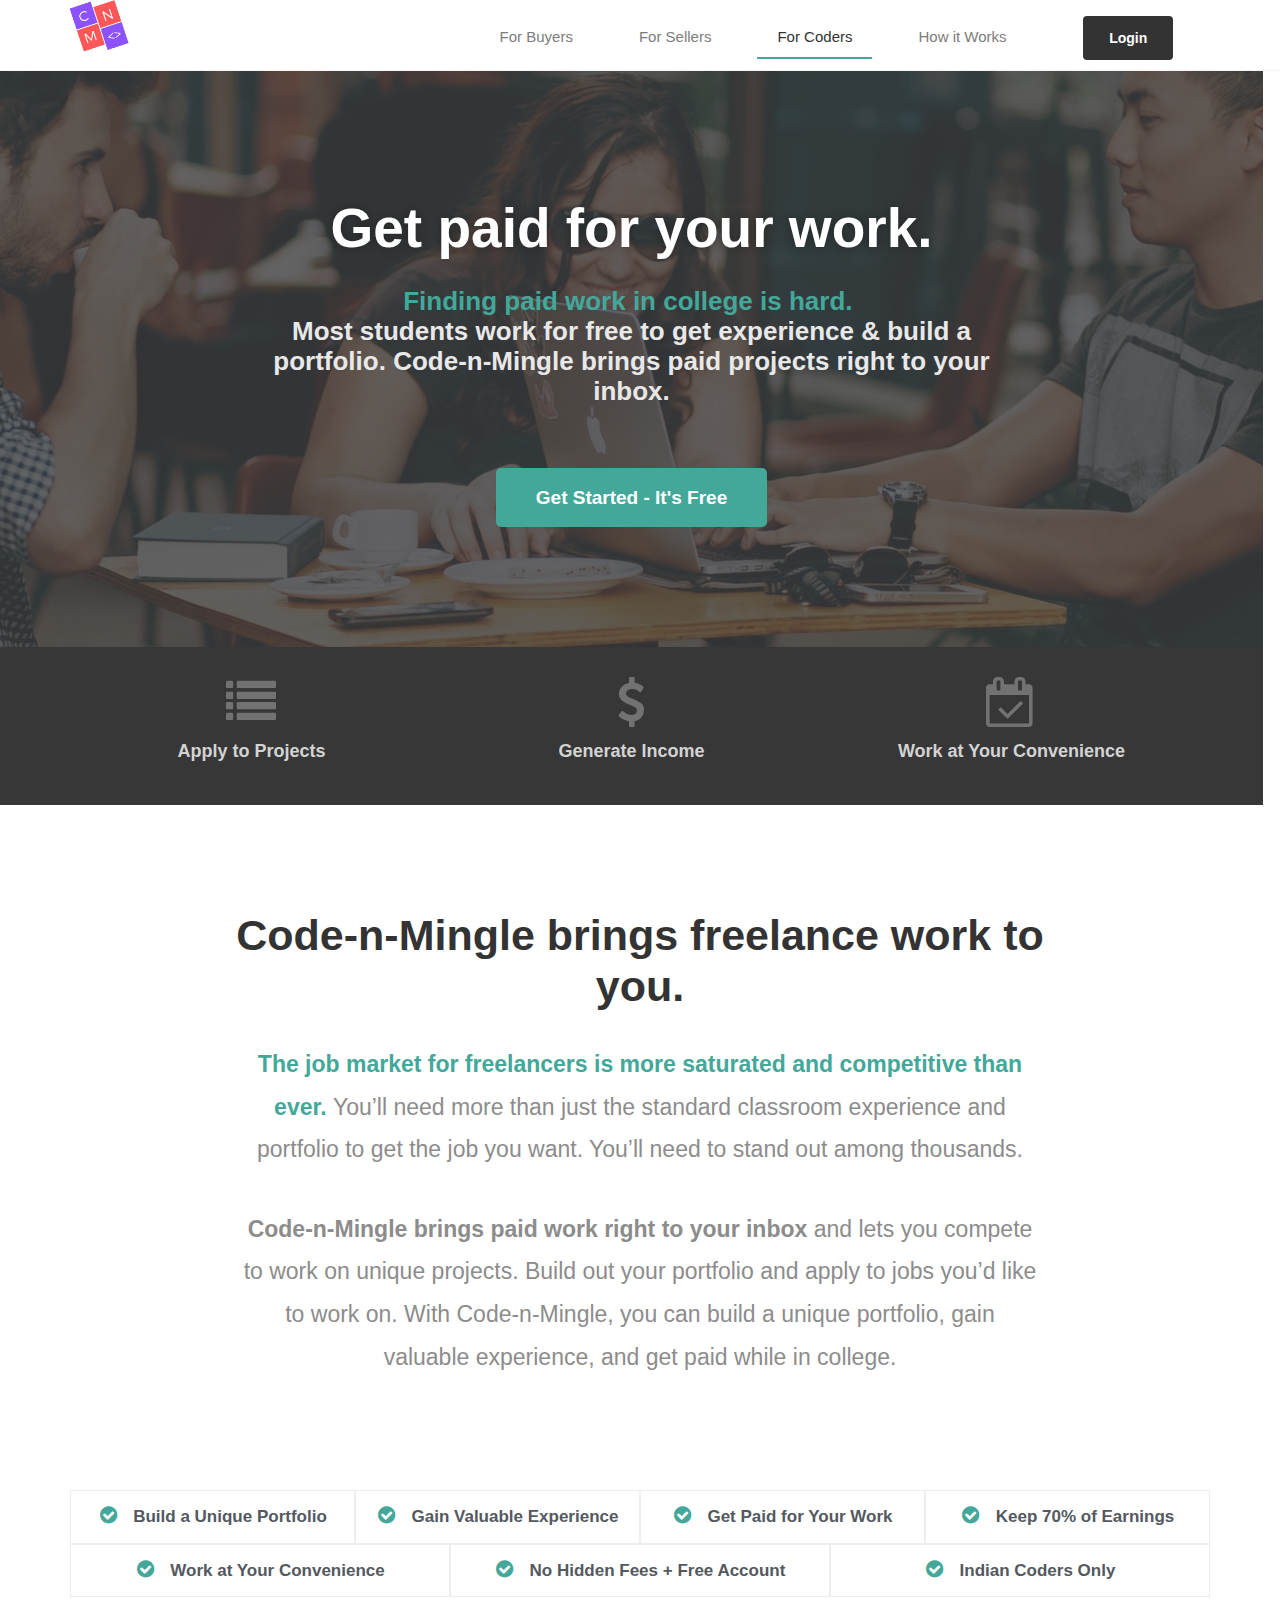
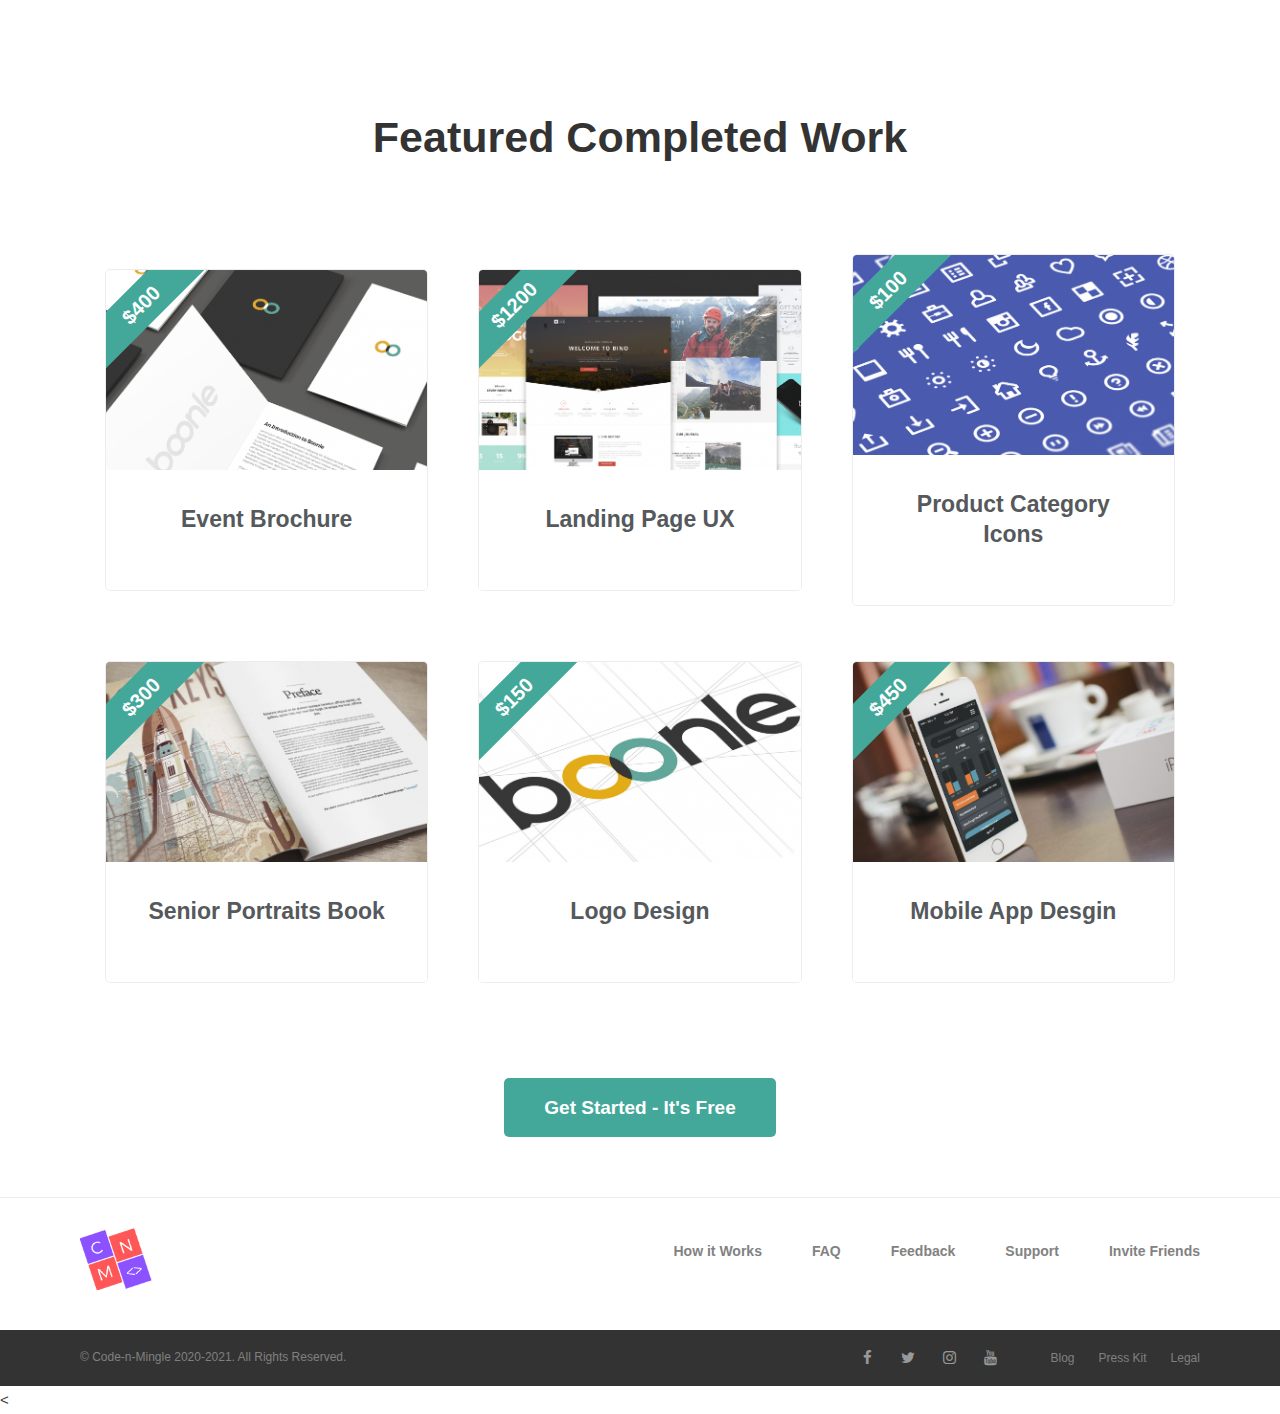
==== coders.html @ a105ee4c "initial commit" ====
<!DOCTYPE html>

<html lang="en">
	<head>
		<meta http-equiv="Content-Type" content="text/html; charset=UTF-8">
        <link rel="stylesheet" href="https://cdnjs.cloudflare.com/ajax/libs/font-awesome/4.7.0/css/font-awesome.min.css">
	
	<meta name="viewport" content="width=device-width, initial-scale=1">
<title>Code-n-Mingle</title>

<style type="text/css">
img.wp-smiley,
img.emoji {
	display: inline !important;
	border: none !important;
	box-shadow: none !important;
	height: 1em !important;
	width: 1em !important;
	margin: 0 .07em !important;
	vertical-align: -0.1em !important;
	background: none !important;
	padding: 0 !important;
}
</style>
<link rel="stylesheet" id="astra-theme-css-css" href="style.min.css" type="text/css" media="all">
<style id="astra-theme-css-inline-css" type="text/css">
html{font-size:93.75%;}a,.page-title{color:#43a89a;}a:hover,a:focus{color:#43a89a;}body,button,input,select,textarea,.ast-button,.ast-custom-button{font-family:-apple-system,BlinkMacSystemFont,Segoe UI,Roboto,Oxygen-Sans,Ubuntu,Cantarell,Helvetica Neue,sans-serif;font-weight:inherit;font-size:15px;font-size:1rem;}blockquote{color:#000000;}.site-title{font-size:35px;font-size:2.3333333333333rem;}.ast-archive-description .ast-archive-title{font-size:40px;font-size:2.6666666666667rem;}.site-header .site-description{font-size:15px;font-size:1rem;}.entry-title{font-size:30px;font-size:2rem;}.comment-reply-title{font-size:24px;font-size:1.6rem;}.ast-comment-list #cancel-comment-reply-link{font-size:15px;font-size:1rem;}h1,.entry-content h1,.entry-content h1 a{font-size:48px;font-size:3.2rem;}h2,.entry-content h2,.entry-content h2 a{font-size:42px;font-size:2.8rem;}h3,.entry-content h3,.entry-content h3 a{font-size:30px;font-size:2rem;}h4,.entry-content h4,.entry-content h4 a{font-size:20px;font-size:1.3333333333333rem;}h5,.entry-content h5,.entry-content h5 a{font-size:18px;font-size:1.2rem;}h6,.entry-content h6,.entry-content h6 a{font-size:15px;font-size:1rem;}.ast-single-post .entry-title,.page-title{font-size:30px;font-size:2rem;}#secondary,#secondary button,#secondary input,#secondary select,#secondary textarea{font-size:15px;font-size:1rem;}::selection{background-color:#eeae31;color:#000000;}body,h1,.entry-title a,.entry-content h1,.entry-content h1 a,h2,.entry-content h2,.entry-content h2 a,h3,.entry-content h3,.entry-content h3 a,h4,.entry-content h4,.entry-content h4 a,h5,.entry-content h5,.entry-content h5 a,h6,.entry-content h6,.entry-content h6 a{color:#3a3a3a;}.tagcloud a:hover,.tagcloud a:focus,.tagcloud a.current-item{color:#000000;border-color:#43a89a;background-color:#43a89a;}.main-header-menu a,.ast-header-custom-item a{color:#3a3a3a;}.main-header-menu li:hover > a,.main-header-menu li:hover > .ast-menu-toggle,.main-header-menu .ast-masthead-custom-menu-items a:hover,.main-header-menu li.focus > a,.main-header-menu li.focus > .ast-menu-toggle,.main-header-menu .current-menu-item > a,.main-header-menu .current-menu-ancestor > a,.main-header-menu .current_page_item > a,.main-header-menu .current-menu-item > .ast-menu-toggle,.main-header-menu .current-menu-ancestor > .ast-menu-toggle,.main-header-menu .current_page_item > .ast-menu-toggle{color:#43a89a;}input:focus,input[type="text"]:focus,input[type="email"]:focus,input[type="url"]:focus,input[type="password"]:focus,input[type="reset"]:focus,input[type="search"]:focus,textarea:focus{border-color:#43a89a;}input[type="radio"]:checked,input[type=reset],input[type="checkbox"]:checked,input[type="checkbox"]:hover:checked,input[type="checkbox"]:focus:checked,input[type=range]::-webkit-slider-thumb{border-color:#43a89a;background-color:#43a89a;box-shadow:none;}.site-footer a:hover + .post-count,.site-footer a:focus + .post-count{background:#43a89a;border-color:#43a89a;}.footer-adv .footer-adv-overlay{border-top-style:solid;border-top-color:#7a7a7a;}.ast-comment-meta{line-height:1.666666667;font-size:12px;font-size:0.8rem;}.single .nav-links .nav-previous,.single .nav-links .nav-next,.single .ast-author-details .author-title,.ast-comment-meta{color:#43a89a;}.entry-meta,.entry-meta *{line-height:1.45;color:#43a89a;}.entry-meta a:hover,.entry-meta a:hover *,.entry-meta a:focus,.entry-meta a:focus *{color:#43a89a;}.ast-404-layout-1 .ast-404-text{font-size:200px;font-size:13.333333333333rem;}.widget-title{font-size:21px;font-size:1.4rem;color:#3a3a3a;}#cat option,.secondary .calendar_wrap thead a,.secondary .calendar_wrap thead a:visited{color:#43a89a;}.secondary .calendar_wrap #today,.ast-progress-val span{background:#43a89a;}.secondary a:hover + .post-count,.secondary a:focus + .post-count{background:#43a89a;border-color:#43a89a;}.calendar_wrap #today > a{color:#000000;}.ast-pagination a,.page-links .page-link,.single .post-navigation a{color:#43a89a;}.ast-pagination a:hover,.ast-pagination a:focus,.ast-pagination > span:hover:not(.dots),.ast-pagination > span.current,.page-links > .page-link,.page-links .page-link:hover,.post-navigation a:hover{color:#43a89a;}.ast-header-break-point .ast-mobile-menu-buttons-minimal.menu-toggle{background:transparent;color:#eeae31;}.ast-header-break-point .ast-mobile-menu-buttons-outline.menu-toggle{background:transparent;border:1px solid #eeae31;color:#eeae31;}.ast-header-break-point .ast-mobile-menu-buttons-fill.menu-toggle{background:#eeae31;}.menu-toggle,button,.ast-button,.ast-custom-button,.button,input#submit,input[type="button"],input[type="submit"],input[type="reset"]{color:#000000;border-color:#eeae31;background-color:#eeae31;border-radius:2px;padding-top:10px;padding-right:40px;padding-bottom:10px;padding-left:40px;font-family:inherit;font-weight:inherit;}button:focus,.menu-toggle:hover,button:hover,.ast-button:hover,.button:hover,input[type=reset]:hover,input[type=reset]:focus,input#submit:hover,input#submit:focus,input[type="button"]:hover,input[type="button"]:focus,input[type="submit"]:hover,input[type="submit"]:focus{color:#000000;background-color:#43a89a;border-color:#43a89a;}@media (min-width:545px){.ast-page-builder-template .comments-area,.single.ast-page-builder-template .entry-header,.single.ast-page-builder-template .post-navigation{max-width:1240px;margin-left:auto;margin-right:auto;}}@media (max-width:768px){.ast-archive-description .ast-archive-title{font-size:40px;}.entry-title{font-size:30px;}h1,.entry-content h1,.entry-content h1 a{font-size:30px;}h2,.entry-content h2,.entry-content h2 a{font-size:25px;}h3,.entry-content h3,.entry-content h3 a{font-size:20px;}.ast-single-post .entry-title,.page-title{font-size:30px;}}@media (max-width:544px){.ast-archive-description .ast-archive-title{font-size:40px;}.entry-title{font-size:30px;}h1,.entry-content h1,.entry-content h1 a{font-size:30px;}h2,.entry-content h2,.entry-content h2 a{font-size:25px;}h3,.entry-content h3,.entry-content h3 a{font-size:20px;}.ast-single-post .entry-title,.page-title{font-size:30px;}}@media (max-width:768px){html{font-size:85.5%;}}@media (max-width:544px){html{font-size:85.5%;}}@media (min-width:769px){.ast-container{max-width:1240px;}}@font-face {font-family: "Astra";src: url() format("woff"),url() format("truetype"),url() format("svg");font-weight: normal;font-style: normal;font-display: fallback;}@media (max-width:921px) {.main-header-bar .main-header-bar-navigation{display:none;}}.ast-desktop .main-header-menu.submenu-with-border .sub-menu,.ast-desktop .main-header-menu.submenu-with-border .children,.ast-desktop .main-header-menu.submenu-with-border .astra-full-megamenu-wrapper{border-color:#eaeaea;}.ast-desktop .main-header-menu.submenu-with-border .sub-menu,.ast-desktop .main-header-menu.submenu-with-border .children{border-top-width:1px;border-right-width:1px;border-left-width:1px;border-bottom-width:1px;border-style:solid;}.ast-desktop .main-header-menu.submenu-with-border .sub-menu .sub-menu,.ast-desktop .main-header-menu.submenu-with-border .children .children{top:-1px;}.ast-desktop .main-header-menu.submenu-with-border .sub-menu a,.ast-desktop .main-header-menu.submenu-with-border .children a{border-bottom-width:1px;border-style:solid;border-color:#eaeaea;}@media (min-width:769px){.main-header-menu .sub-menu li.ast-left-align-sub-menu:hover > ul,.main-header-menu .sub-menu li.ast-left-align-sub-menu.focus > ul{margin-left:-2px;}}@media (max-width:920px){.ast-404-layout-1 .ast-404-text{font-size:100px;font-size:6.6666666666667rem;}}.ast-breadcrumbs .trail-browse,.ast-breadcrumbs .trail-items,.ast-breadcrumbs .trail-items li{display:inline-block;margin:0;padding:0;border:none;background:inherit;text-indent:0;}.ast-breadcrumbs .trail-browse{font-size:inherit;font-style:inherit;font-weight:inherit;color:inherit;}.ast-breadcrumbs .trail-items{list-style:none;}.trail-items li::after{padding:0 0.3em;content:"\00bb";}.trail-items li:last-of-type::after{display:none;}.ast-header-break-point .site-header{border-bottom-width:0;}@media (min-width:769px){.main-header-bar{border-bottom-width:0;}}.ast-flex{-webkit-align-content:center;-ms-flex-line-pack:center;align-content:center;-webkit-box-align:center;-webkit-align-items:center;-moz-box-align:center;-ms-flex-align:center;align-items:center;}.main-header-bar{padding:1em 0;}.ast-site-identity{padding:0;}.header-main-layout-1 .ast-flex.main-header-container, .header-main-layout-3 .ast-flex.main-header-container{-webkit-align-content:center;-ms-flex-line-pack:center;align-content:center;-webkit-box-align:center;-webkit-align-items:center;-moz-box-align:center;-ms-flex-align:center;align-items:center;}.header-main-layout-1 .ast-flex.main-header-container, .header-main-layout-3 .ast-flex.main-header-container{-webkit-align-content:center;-ms-flex-line-pack:center;align-content:center;-webkit-box-align:center;-webkit-align-items:center;-moz-box-align:center;-ms-flex-align:center;align-items:center;}
</style>
<link rel="stylesheet" id="elementor-icons-css" href="elementor-icons.min.css" type="text/css" media="all">
<link rel="stylesheet" id="font-awesome-css" href="font-awesome.min.css" type="text/css" media="all">
<link rel="stylesheet" id="elementor-animations-css" href="animations.min.css" type="text/css" media="all">
<link rel="stylesheet" id="elementor-frontend-css" href="frontend.min.css" type="text/css" media="all">
<link rel="stylesheet" id="elementor-pro-css" href="frontend.min(1).css" type="text/css" media="all">
<link rel="stylesheet" id="elementor-global-css" href="global.css" type="text/css" media="all">
<link rel="stylesheet" id="elementor-post-55-css" href="post-55.css" type="text/css" media="all">
<link rel="stylesheet" id="elementor-post-23-css" href="post-23.css" type="text/css" media="all">
<link rel="stylesheet" id="elementor-post-16-css" href="post-16.css" type="text/css" media="all">
<link rel="stylesheet" id="google-fonts-1-css" href="css" type="text/css" media="all">



		<style type="text/css">.recentcomments a{display:inline !important;padding:0 !important;margin:0 !important;}</style>
		
</head>

<body itemtype="https://schema.org/WebPage" itemscope="itemscope" class="page-template-default page page-id-55 page-parent wp-custom-logo ast-desktop ast-page-builder-template ast-no-sidebar astra-2.3.5 ast-header-custom-item-inside ast-single-post ast-inherit-site-logo-transparent elementor-default elementor-page elementor-page-55" data-elementor-device-mode="desktop" style="">

<div class="hfeed site" id="page">
	<a class="skip-link screen-reader-text" href="">Skip to content</a>

	
			<div data-elementor-type="header" data-elementor-id="23" class="elementor elementor-23 elementor-bc-flex-widget  elementor-type-header elementor-location-header" data-elementor-settings="[]">
			<div class="elementor-inner">
				<div class="elementor-section-wrap">
							<div class="elementor-element elementor-element-bc4217e elementor-section-boxed elementor-section-height-default elementor-section-height-default elementor-section elementor-top-section" data-id="bc4217e" data-element_type="section">
						<div class="elementor-container elementor-column-gap-default">
				<div class="elementor-row">
				<div class="elementor-element elementor-element-89db0c1 elementor-column elementor-col-33 elementor-top-column" data-id="89db0c1" data-element_type="column">
			<div class="elementor-column-wrap  elementor-element-populated">
					<div class="elementor-widget-wrap">
				<div class="elementor-element elementor-element-41ece009 elementor-widget elementor-widget-theme-site-logo elementor-widget-image" data-id="41ece009" data-element_type="widget" data-widget_type="theme-site-logo.default">
				<div class="elementor-widget-container">
					<div class="elementor-image">
											<a href="" data-elementor-open-lightbox="">
							<img width="760" height="200" src="logo.png" class="attachment-full size-full" alt="" srcset="" sizes="(max-width: 760px) 100vw, 760px">								</a>
											</div>
				</div>
				</div>
						</div>
			</div>
		</div>
				<div class="elementor-element elementor-element-3541005 elementor-column elementor-col-33 elementor-top-column" data-id="3541005" data-element_type="column">
			<div class="elementor-column-wrap  elementor-element-populated">
					<div class="elementor-widget-wrap">
				<div class="elementor-element elementor-element-51d01b0b elementor-nav-menu__align-right elementor-nav-menu--stretch elementor-nav-menu__text-align-center elementor-nav-menu--indicator-classic elementor-nav-menu--dropdown-tablet elementor-nav-menu--toggle elementor-nav-menu--burger elementor-widget elementor-widget-nav-menu" data-id="51d01b0b" data-element_type="widget" data-settings="{&quot;full_width&quot;:&quot;stretch&quot;,&quot;layout&quot;:&quot;horizontal&quot;,&quot;toggle&quot;:&quot;burger&quot;}" data-widget_type="nav-menu.default">
				<div class="elementor-widget-container">
						<nav class="elementor-nav-menu--main elementor-nav-menu__container elementor-nav-menu--layout-horizontal e--pointer-underline e--animation-fade"><ul id="menu-1-51d01b0b" class="elementor-nav-menu" data-smartmenus-id="16104832314109946"><li class="menu-item menu-item-type-post_type menu-item-object-page menu-item-home menu-item-30"><a href="index.html" class="elementor-item">For Buyers</a></li>
<li class="menu-item menu-item-type-custom menu-item-object-custom menu-item-82"><a href="" class="elementor-item">For Sellers</a></li>
<li class="menu-item menu-item-type-post_type menu-item-object-page current-menu-item page_item page-item-55 current_page_item menu-item-77"><a href="coders.html" class="elementor-item  elementor-item-active">For Coders</a></li>
<li class="menu-item menu-item-type-post_type menu-item-object-page menu-item-81"><a href="" class="elementor-item">How it Works</a></li>
</ul></nav>
					<div class="elementor-menu-toggle" style="">
			<i class="eicon" aria-hidden="true"></i>
		</div>
		<nav class="elementor-nav-menu--dropdown elementor-nav-menu__container" style="top: 71px; width: 1263px; left: 0px;"><ul id="menu-2-51d01b0b" class="elementor-nav-menu" data-smartmenus-id="16104832314134497"><li class="menu-item menu-item-type-post_type menu-item-object-page menu-item-home menu-item-30"><a href="index.html" class="elementor-item">For Buyers</a></li>
<li class="menu-item menu-item-type-custom menu-item-object-custom menu-item-82"><a href="" class="elementor-item">For Sellers</a></li>
<li class="menu-item menu-item-type-post_type menu-item-object-page current-menu-item page_item page-item-55 current_page_item menu-item-77"><a href="" class="elementor-item  elementor-item-active">For Coders</a></li>
<li class="menu-item menu-item-type-post_type menu-item-object-page menu-item-81"><a href="" class="elementor-item">How it Works</a></li>
</ul></nav>
				</div>
				</div>
						</div>
			</div>
		</div>
				<div class="elementor-element elementor-element-b5196b0 elementor-column elementor-col-33 elementor-top-column" data-id="b5196b0" data-element_type="column">
			<div class="elementor-column-wrap  elementor-element-populated">
					<div class="elementor-widget-wrap">
				<div class="elementor-element elementor-element-735de47a elementor-align-center elementor-mobile-align-justify elementor-widget elementor-widget-button" data-id="735de47a" data-element_type="widget" data-widget_type="button.default">
				<div class="elementor-widget-container">
					<div class="elementor-button-wrapper">
			<a href="login.html" class="elementor-button-link elementor-button elementor-size-md" role="button" id="login">
						<span class="elementor-button-content-wrapper">
						<span class="elementor-button-text">Login</span>
		</span>
					</a>
		</div>
				</div>
				</div>
						</div>
			</div>
		</div>
						</div>
			</div>
		</div>
						</div>
			</div>
		</div>
		
	
	
	<div id="content" class="site-content">

		<div class="ast-container">

		

	<div id="primary" class="content-area primary">

		
					<main id="main" class="site-main">

				
					
					

<article class="post-55 page type-page status-publish ast-article-single" id="post-55" itemtype="https://schema.org/CreativeWork" itemscope="itemscope">

	
	<header class="entry-header ast-header-without-markup">

		
			</header><!-- .entry-header -->

	<div class="entry-content clear" itemprop="text">

		
				<div data-elementor-type="post" data-elementor-id="55" class="elementor elementor-55" data-elementor-settings="[]">
			<div class="elementor-inner">
				<div class="elementor-section-wrap">
							<section class="elementor-element elementor-element-5160c76d elementor-section-stretched elementor-section-boxed elementor-section-height-default elementor-section-height-default elementor-section elementor-top-section" data-id="5160c76d" data-element_type="section" data-settings="{&quot;background_background&quot;:&quot;classic&quot;,&quot;stretch_section&quot;:&quot;section-stretched&quot;}" style="width: 1263px; left: 0px;">
							<div class="elementor-background-overlay"></div>
							<div class="elementor-container elementor-column-gap-default">
				<div class="elementor-row">
				<div class="elementor-element elementor-element-4c84e654 elementor-column elementor-col-100 elementor-top-column" data-id="4c84e654" data-element_type="column">
			<div class="elementor-column-wrap  elementor-element-populated">
					<div class="elementor-widget-wrap">
				<div class="elementor-element elementor-element-4baf0929 elementor-widget elementor-widget-spacer" data-id="4baf0929" data-element_type="widget" data-widget_type="spacer.default">
				<div class="elementor-widget-container">
					<div class="elementor-spacer">
			<div class="elementor-spacer-inner"></div>
		</div>
				</div>
				</div>
				<div class="elementor-element elementor-element-5e895e6a elementor-widget elementor-widget-heading" data-id="5e895e6a" data-element_type="widget" data-widget_type="heading.default">
				<div class="elementor-widget-container">
			<h1 class="elementor-heading-title elementor-size-default">Get paid for your work.</h1>		</div>
				</div>
				<section class="elementor-element elementor-element-11e22a75 elementor-section-boxed elementor-section-height-default elementor-section-height-default elementor-section elementor-inner-section" data-id="11e22a75" data-element_type="section">
						<div class="elementor-container elementor-column-gap-default">
				<div class="elementor-row">
				<div class="elementor-element elementor-element-9f87cc6 elementor-column elementor-col-100 elementor-inner-column" data-id="9f87cc6" data-element_type="column">
			<div class="elementor-column-wrap  elementor-element-populated">
					<div class="elementor-widget-wrap">
				<div class="elementor-element elementor-element-45050d28 elementor-widget elementor-widget-text-editor" data-id="45050d28" data-element_type="widget" data-widget_type="text-editor.default">
				<div class="elementor-widget-container">
					<div class="elementor-text-editor elementor-clearfix"><p><span style="color: #43a89a;">Finding paid work in college is hard.</span>&nbsp;<br>Most students work for free to get experience &amp; build a portfolio. Code-n-Mingle brings paid projects right to your inbox.</p></div>
				</div>
				</div>
				<div class="elementor-element elementor-element-15661cf9 elementor-align-center elementor-widget elementor-widget-button" data-id="15661cf9" data-element_type="widget" data-widget_type="button.default">
				<div class="elementor-widget-container">
					<div class="elementor-button-wrapper">
			<a href="" class="elementor-button-link elementor-button elementor-size-lg" role="button">
						<span class="elementor-button-content-wrapper">
						<span class="elementor-button-text">Get Started - It's Free</span>
		</span>
					</a>
		</div>
				</div>
				</div>
						</div>
			</div>
		</div>
						</div>
			</div>
		</section>
				<div class="elementor-element elementor-element-60f44992 elementor-widget elementor-widget-spacer" data-id="60f44992" data-element_type="widget" data-widget_type="spacer.default">
				<div class="elementor-widget-container">
					<div class="elementor-spacer">
			<div class="elementor-spacer-inner"></div>
		</div>
				</div>
				</div>
						</div>
			</div>
		</div>
						</div>
			</div>
		</section>
				<section class="elementor-element elementor-element-563c65f4 elementor-section-stretched elementor-section-boxed elementor-section-height-default elementor-section-height-default elementor-section elementor-top-section" data-id="563c65f4" data-element_type="section" data-settings="{&quot;background_background&quot;:&quot;classic&quot;,&quot;stretch_section&quot;:&quot;section-stretched&quot;}" style="width: 1263px; left: 0px;">
							<div class="elementor-background-overlay"></div>
							<div class="elementor-container elementor-column-gap-default">
				<div class="elementor-row">
				<div class="elementor-element elementor-element-5475ffd elementor-column elementor-col-33 elementor-top-column" data-id="5475ffd" data-element_type="column">
			<div class="elementor-column-wrap  elementor-element-populated">
					<div class="elementor-widget-wrap">
				<div class="elementor-element elementor-element-20a7ed59 elementor-view-default elementor-position-top elementor-vertical-align-top elementor-widget elementor-widget-icon-box" data-id="20a7ed59" data-element_type="widget" data-widget_type="icon-box.default">
				<div class="elementor-widget-container">
					<div class="elementor-icon-box-wrapper">
					<div class="elementor-icon-box-icon">
				<span class="elementor-icon elementor-animation-">
				<i class="fa fa-list" aria-hidden="true"></i>
				</span>
			</div>
						<div class="elementor-icon-box-content">
				<h3 class="elementor-icon-box-title">
					<span>Apply to Projects</span>
				</h3>
				<p class="elementor-icon-box-description"></p>
			</div>
		</div>
				</div>
				</div>
						</div>
			</div>
		</div>
				<div class="elementor-element elementor-element-77d177ef elementor-column elementor-col-33 elementor-top-column" data-id="77d177ef" data-element_type="column">
			<div class="elementor-column-wrap  elementor-element-populated">
					<div class="elementor-widget-wrap">
				<div class="elementor-element elementor-element-79974dfa elementor-view-default elementor-position-top elementor-vertical-align-top elementor-widget elementor-widget-icon-box" data-id="79974dfa" data-element_type="widget" data-widget_type="icon-box.default">
				<div class="elementor-widget-container">
					<div class="elementor-icon-box-wrapper">
					<div class="elementor-icon-box-icon">
				<span class="elementor-icon elementor-animation-">
				<i class="fa fa-dollar" aria-hidden="true"></i>
				</span>
			</div>
						<div class="elementor-icon-box-content">
				<h3 class="elementor-icon-box-title">
					<span>Generate Income</span>
				</h3>
				<p class="elementor-icon-box-description"></p>
			</div>
		</div>
				</div>
				</div>
						</div>
			</div>
		</div>
				<div class="elementor-element elementor-element-591fb89e elementor-column elementor-col-33 elementor-top-column" data-id="591fb89e" data-element_type="column">
			<div class="elementor-column-wrap  elementor-element-populated">
					<div class="elementor-widget-wrap">
				<div class="elementor-element elementor-element-3462cfbb elementor-view-default elementor-position-top elementor-vertical-align-top elementor-widget elementor-widget-icon-box" data-id="3462cfbb" data-element_type="widget" data-widget_type="icon-box.default">
				<div class="elementor-widget-container">
					<div class="elementor-icon-box-wrapper">
					<div class="elementor-icon-box-icon">
				<span class="elementor-icon elementor-animation-">
				<i class="fa fa-calendar-check-o" aria-hidden="true"></i>
				</span>
			</div>
						<div class="elementor-icon-box-content">
				<h3 class="elementor-icon-box-title">
					<span>Work at Your Convenience</span>
				</h3>
				<p class="elementor-icon-box-description"></p>
			</div>
		</div>
				</div>
				</div>
						</div>
			</div>
		</div>
						</div>
			</div>
		</section>
				<section class="elementor-element elementor-element-1717b296 elementor-section-boxed elementor-section-height-default elementor-section-height-default elementor-section elementor-top-section" data-id="1717b296" data-element_type="section" data-settings="{&quot;background_background&quot;:&quot;classic&quot;}">
							<div class="elementor-background-overlay"></div>
							<div class="elementor-container elementor-column-gap-default">
				<div class="elementor-row">
				<div class="elementor-element elementor-element-629f70b2 elementor-column elementor-col-100 elementor-top-column" data-id="629f70b2" data-element_type="column">
			<div class="elementor-column-wrap  elementor-element-populated">
					<div class="elementor-widget-wrap">
				<div class="elementor-element elementor-element-1d360f16 elementor-widget elementor-widget-spacer" data-id="1d360f16" data-element_type="widget" data-widget_type="spacer.default">
				<div class="elementor-widget-container">
					<div class="elementor-spacer">
			<div class="elementor-spacer-inner"></div>
		</div>
				</div>
				</div>
				<div class="elementor-element elementor-element-5cf5c881 elementor-widget elementor-widget-heading" data-id="5cf5c881" data-element_type="widget" data-widget_type="heading.default">
				<div class="elementor-widget-container">
			<h2 class="elementor-heading-title elementor-size-default">Code-n-Mingle brings freelance work to you.</h2>		</div>
				</div>
				<section class="elementor-element elementor-element-4b0160cb elementor-section-boxed elementor-section-height-default elementor-section-height-default elementor-section elementor-inner-section" data-id="4b0160cb" data-element_type="section">
						<div class="elementor-container elementor-column-gap-default">
				<div class="elementor-row">
				<div class="elementor-element elementor-element-1569db6d elementor-column elementor-col-100 elementor-inner-column" data-id="1569db6d" data-element_type="column">
			<div class="elementor-column-wrap  elementor-element-populated">
					<div class="elementor-widget-wrap">
				<div class="elementor-element elementor-element-29a679eb elementor-widget elementor-widget-text-editor" data-id="29a679eb" data-element_type="widget" data-widget_type="text-editor.default">
				<div class="elementor-widget-container">
					<div class="elementor-text-editor elementor-clearfix"><p><strong><span class="colored"><span style="color: #43a89a;">The job market for freelancers is more saturated and competitive than ever.</span>&nbsp;</span></strong>You’ll need more than just the standard classroom experience and portfolio to get the job you want. You’ll need to stand out among thousands.</p><p><b>Code-n-Mingle brings paid work right to your inbox</b>&nbsp;and lets you compete to work on unique projects. Build out your portfolio and apply to jobs you’d like to work on. With Code-n-Mingle, you can build a unique portfolio, gain valuable experience, and get paid while in college.</p></div>
				</div>
				</div>
				<div class="elementor-element elementor-element-a72ba46 elementor-widget elementor-widget-spacer" data-id="a72ba46" data-element_type="widget" data-widget_type="spacer.default">
				<div class="elementor-widget-container">
					<div class="elementor-spacer">
			<div class="elementor-spacer-inner"></div>
		</div>
				</div>
				</div>
						</div>
			</div>
		</div>
						</div>
			</div>
		</section>
						</div>
			</div>
		</div>
						</div>
			</div>
		</section>
				<section class="elementor-element elementor-element-46d6b873 elementor-section-full_width elementor-section-height-default elementor-section-height-default elementor-section elementor-top-section" data-id="46d6b873" data-element_type="section" data-settings="{&quot;background_background&quot;:&quot;classic&quot;}">
							<div class="elementor-background-overlay"></div>
							<div class="elementor-container elementor-column-gap-default">
				<div class="elementor-row">
				<div class="elementor-element elementor-element-5b6036b8 elementor-column elementor-col-100 elementor-top-column" data-id="5b6036b8" data-element_type="column">
			<div class="elementor-column-wrap  elementor-element-populated">
					<div class="elementor-widget-wrap">
				<section class="elementor-element elementor-element-d0174b7 elementor-section-boxed elementor-section-height-default elementor-section-height-default elementor-section elementor-inner-section" data-id="d0174b7" data-element_type="section">
						<div class="elementor-container elementor-column-gap-default">
				<div class="elementor-row">
				<div class="elementor-element elementor-element-25df9800 elementor-column elementor-col-25 elementor-inner-column" data-id="25df9800" data-element_type="column">
			<div class="elementor-column-wrap  elementor-element-populated">
					<div class="elementor-widget-wrap">
				<div class="elementor-element elementor-element-5d5b80b6 elementor-align-center elementor-icon-list--layout-traditional elementor-widget elementor-widget-icon-list" data-id="5d5b80b6" data-element_type="widget" data-widget_type="icon-list.default">
				<div class="elementor-widget-container">
					<ul class="elementor-icon-list-items">
							<li class="elementor-icon-list-item">
											<span class="elementor-icon-list-icon">
							<i class="fa fa-check-circle" aria-hidden="true"></i>
						</span>
										<span class="elementor-icon-list-text">Build a Unique Portfolio</span>
									</li>
						</ul>
				</div>
				</div>
						</div>
			</div>
		</div>
				<div class="elementor-element elementor-element-d715beb elementor-column elementor-col-25 elementor-inner-column" data-id="d715beb" data-element_type="column">
			<div class="elementor-column-wrap  elementor-element-populated">
					<div class="elementor-widget-wrap">
				<div class="elementor-element elementor-element-caf92d5 elementor-align-center elementor-icon-list--layout-traditional elementor-widget elementor-widget-icon-list" data-id="caf92d5" data-element_type="widget" data-widget_type="icon-list.default">
				<div class="elementor-widget-container">
					<ul class="elementor-icon-list-items">
							<li class="elementor-icon-list-item">
											<span class="elementor-icon-list-icon">
							<i class="fa fa-check-circle" aria-hidden="true"></i>
						</span>
										<span class="elementor-icon-list-text">Gain Valuable Experience</span>
									</li>
						</ul>
				</div>
				</div>
						</div>
			</div>
		</div>
				<div class="elementor-element elementor-element-78cb37a elementor-column elementor-col-25 elementor-inner-column" data-id="78cb37a" data-element_type="column">
			<div class="elementor-column-wrap  elementor-element-populated">
					<div class="elementor-widget-wrap">
				<div class="elementor-element elementor-element-af11f60 elementor-align-center elementor-icon-list--layout-traditional elementor-widget elementor-widget-icon-list" data-id="af11f60" data-element_type="widget" data-widget_type="icon-list.default">
				<div class="elementor-widget-container">
					<ul class="elementor-icon-list-items">
							<li class="elementor-icon-list-item">
											<span class="elementor-icon-list-icon">
							<i class="fa fa-check-circle" aria-hidden="true"></i>
						</span>
										<span class="elementor-icon-list-text">Get Paid for Your Work</span>
									</li>
						</ul>
				</div>
				</div>
						</div>
			</div>
		</div>
				<div class="elementor-element elementor-element-ff2fb92 elementor-column elementor-col-25 elementor-inner-column" data-id="ff2fb92" data-element_type="column">
			<div class="elementor-column-wrap  elementor-element-populated">
					<div class="elementor-widget-wrap">
				<div class="elementor-element elementor-element-919a8da elementor-align-center elementor-icon-list--layout-traditional elementor-widget elementor-widget-icon-list" data-id="919a8da" data-element_type="widget" data-widget_type="icon-list.default">
				<div class="elementor-widget-container">
					<ul class="elementor-icon-list-items">
							<li class="elementor-icon-list-item">
											<span class="elementor-icon-list-icon">
							<i class="fa fa-check-circle" aria-hidden="true"></i>
						</span>
										<span class="elementor-icon-list-text">Keep 70% of Earnings</span>
									</li>
						</ul>
				</div>
				</div>
						</div>
			</div>
		</div>
						</div>
			</div>
		</section>
				<section class="elementor-element elementor-element-b9c0a12 elementor-section-boxed elementor-section-height-default elementor-section-height-default elementor-section elementor-inner-section" data-id="b9c0a12" data-element_type="section">
						<div class="elementor-container elementor-column-gap-default">
				<div class="elementor-row">
				<div class="elementor-element elementor-element-609b601 elementor-column elementor-col-33 elementor-inner-column" data-id="609b601" data-element_type="column">
			<div class="elementor-column-wrap  elementor-element-populated">
					<div class="elementor-widget-wrap">
				<div class="elementor-element elementor-element-e38ca28 elementor-align-center elementor-icon-list--layout-traditional elementor-widget elementor-widget-icon-list" data-id="e38ca28" data-element_type="widget" data-widget_type="icon-list.default">
				<div class="elementor-widget-container">
					<ul class="elementor-icon-list-items">
							<li class="elementor-icon-list-item">
											<span class="elementor-icon-list-icon">
							<i class="fa fa-check-circle" aria-hidden="true"></i>
						</span>
										<span class="elementor-icon-list-text">Work at Your Convenience</span>
									</li>
						</ul>
				</div>
				</div>
						</div>
			</div>
		</div>
				<div class="elementor-element elementor-element-91f7ca6 elementor-column elementor-col-33 elementor-inner-column" data-id="91f7ca6" data-element_type="column">
			<div class="elementor-column-wrap  elementor-element-populated">
					<div class="elementor-widget-wrap">
				<div class="elementor-element elementor-element-b629b5e elementor-align-center elementor-icon-list--layout-traditional elementor-widget elementor-widget-icon-list" data-id="b629b5e" data-element_type="widget" data-widget_type="icon-list.default">
				<div class="elementor-widget-container">
					<ul class="elementor-icon-list-items">
							<li class="elementor-icon-list-item">
											<span class="elementor-icon-list-icon">
							<i class="fa fa-check-circle" aria-hidden="true"></i>
						</span>
										<span class="elementor-icon-list-text">No Hidden Fees + Free Account</span>
									</li>
						</ul>
				</div>
				</div>
						</div>
			</div>
		</div>
				<div class="elementor-element elementor-element-af0e548 elementor-column elementor-col-33 elementor-inner-column" data-id="af0e548" data-element_type="column">
			<div class="elementor-column-wrap  elementor-element-populated">
					<div class="elementor-widget-wrap">
				<div class="elementor-element elementor-element-5f0ae02 elementor-align-center elementor-icon-list--layout-traditional elementor-widget elementor-widget-icon-list" data-id="5f0ae02" data-element_type="widget" data-widget_type="icon-list.default">
				<div class="elementor-widget-container">
					<ul class="elementor-icon-list-items">
							<li class="elementor-icon-list-item">
											<span class="elementor-icon-list-icon">
							<i class="fa fa-check-circle" aria-hidden="true"></i>
						</span>
										<span class="elementor-icon-list-text">Indian Coders Only</span>
									</li>
						</ul>
				</div>
				</div>
						</div>
			</div>
		</div>
						</div>
			</div>
		</section>
				<div class="elementor-element elementor-element-4ac6deb9 elementor-widget elementor-widget-spacer" data-id="4ac6deb9" data-element_type="widget" data-widget_type="spacer.default">
				<div class="elementor-widget-container">
					<div class="elementor-spacer">
			<div class="elementor-spacer-inner"></div>
		</div>
				</div>
				</div>
						</div>
			</div>
		</div>
						</div>
			</div>
		</section>
				<section class="elementor-element elementor-element-4c5581b6 elementor-section-boxed elementor-section-height-default elementor-section-height-default elementor-section elementor-top-section" data-id="4c5581b6" data-element_type="section" data-settings="{&quot;background_background&quot;:&quot;classic&quot;}">
							<div class="elementor-background-overlay"></div>
							<div class="elementor-container elementor-column-gap-default">
				<div class="elementor-row">
				<div class="elementor-element elementor-element-57280cbe elementor-column elementor-col-100 elementor-top-column" data-id="57280cbe" data-element_type="column">
			<div class="elementor-column-wrap  elementor-element-populated">
					<div class="elementor-widget-wrap">
				<div class="elementor-element elementor-element-4e7e2bdd elementor-widget elementor-widget-heading" data-id="4e7e2bdd" data-element_type="widget" data-widget_type="heading.default">
				<div class="elementor-widget-container">
			<h2 class="elementor-heading-title elementor-size-default">Featured Completed Work</h2>		</div>
				</div>
				<section class="elementor-element elementor-element-d07ead6 elementor-section-boxed elementor-section-height-default elementor-section-height-default elementor-section elementor-inner-section" data-id="d07ead6" data-element_type="section">
						<div class="elementor-container elementor-column-gap-default">
				<div class="elementor-row">
				<div class="elementor-element elementor-element-47825a1 elementor-column elementor-col-33 elementor-inner-column" data-id="47825a1" data-element_type="column">
			<div class="elementor-column-wrap  elementor-element-populated">
					<div class="elementor-widget-wrap">
				<div class="elementor-element elementor-element-bac298c elementor-cta--layout-image-above elementor-cta--valign-middle elementor-cta--skin-classic elementor-animated-content elementor-widget elementor-widget-call-to-action" data-id="bac298c" data-element_type="widget" data-widget_type="call-to-action.default">
				<div class="elementor-widget-container">
					<div class="elementor-cta">
					<div class="elementor-cta__bg-wrapper">
				<div class="elementor-cta__bg elementor-bg" style="background-image: url(flyers-brochures-hero-1024x417.png);"></div>
				<div class="elementor-cta__bg-overlay"></div>
			</div>
							<div class="elementor-cta__content">
				
									<h2 class="elementor-cta__title elementor-cta__content-item elementor-content-item">
						Event Brochure					</h2>
				
				
							</div>
							<div class="elementor-ribbon elementor-ribbon-left">
				<div class="elementor-ribbon-inner">$400</div>
			</div>
				</div>
				</div>
				</div>
						</div>
			</div>
		</div>
				<div class="elementor-element elementor-element-910495d elementor-column elementor-col-33 elementor-inner-column" data-id="910495d" data-element_type="column">
			<div class="elementor-column-wrap  elementor-element-populated">
					<div class="elementor-widget-wrap">
				<div class="elementor-element elementor-element-d72428a elementor-cta--layout-image-above elementor-cta--valign-middle elementor-cta--skin-classic elementor-animated-content elementor-widget elementor-widget-call-to-action" data-id="d72428a" data-element_type="widget" data-widget_type="call-to-action.default">
				<div class="elementor-widget-container">
					<div class="elementor-cta">
					<div class="elementor-cta__bg-wrapper">
				<div class="elementor-cta__bg elementor-bg" style="background-image: url(landing-pages-hero-1024x417.png);"></div>
				<div class="elementor-cta__bg-overlay"></div>
			</div>
							<div class="elementor-cta__content">
				
									<h2 class="elementor-cta__title elementor-cta__content-item elementor-content-item">
						Landing Page UX					</h2>
				
				
							</div>
							<div class="elementor-ribbon elementor-ribbon-left">
				<div class="elementor-ribbon-inner">$1200</div>
			</div>
				</div>
				</div>
				</div>
						</div>
			</div>
		</div>
				<div class="elementor-element elementor-element-71296b3 elementor-column elementor-col-33 elementor-inner-column" data-id="71296b3" data-element_type="column">
			<div class="elementor-column-wrap  elementor-element-populated">
					<div class="elementor-widget-wrap">
				<div class="elementor-element elementor-element-e87f85f elementor-cta--layout-image-above elementor-cta--valign-middle elementor-cta--skin-classic elementor-animated-content elementor-widget elementor-widget-call-to-action" data-id="e87f85f" data-element_type="widget" data-widget_type="call-to-action.default">
				<div class="elementor-widget-container">
					<div class="elementor-cta">
					<div class="elementor-cta__bg-wrapper">
				<div class="elementor-cta__bg elementor-bg" style="background-image: url(icon-set-hero-1024x417.png);"></div>
				<div class="elementor-cta__bg-overlay"></div>
			</div>
							<div class="elementor-cta__content">
				
									<h2 class="elementor-cta__title elementor-cta__content-item elementor-content-item">
						Product Category Icons					</h2>
				
				
							</div>
							<div class="elementor-ribbon elementor-ribbon-left">
				<div class="elementor-ribbon-inner">$100</div>
			</div>
				</div>
				</div>
				</div>
						</div>
			</div>
		</div>
						</div>
			</div>
		</section>
				<section class="elementor-element elementor-element-cd87bce elementor-section-boxed elementor-section-height-default elementor-section-height-default elementor-section elementor-inner-section" data-id="cd87bce" data-element_type="section">
						<div class="elementor-container elementor-column-gap-default">
				<div class="elementor-row">
				<div class="elementor-element elementor-element-3fb852e elementor-column elementor-col-33 elementor-inner-column" data-id="3fb852e" data-element_type="column">
			<div class="elementor-column-wrap  elementor-element-populated">
					<div class="elementor-widget-wrap">
				<div class="elementor-element elementor-element-256da36 elementor-cta--layout-image-above elementor-cta--valign-middle elementor-cta--skin-classic elementor-animated-content elementor-widget elementor-widget-call-to-action" data-id="256da36" data-element_type="widget" data-widget_type="call-to-action.default">
				<div class="elementor-widget-container">
					<div class="elementor-cta">
					<div class="elementor-cta__bg-wrapper">
				<div class="elementor-cta__bg elementor-bg" style="background-image: url(ebooks-hero-1024x417.png);"></div>
				<div class="elementor-cta__bg-overlay"></div>
			</div>
							<div class="elementor-cta__content">
				
									<h2 class="elementor-cta__title elementor-cta__content-item elementor-content-item">
						Senior Portraits Book					</h2>
				
				
							</div>
							<div class="elementor-ribbon elementor-ribbon-left">
				<div class="elementor-ribbon-inner">$300</div>
			</div>
				</div>
				</div>
				</div>
						</div>
			</div>
		</div>
				<div class="elementor-element elementor-element-8daf72d elementor-column elementor-col-33 elementor-inner-column" data-id="8daf72d" data-element_type="column">
			<div class="elementor-column-wrap  elementor-element-populated">
					<div class="elementor-widget-wrap">
				<div class="elementor-element elementor-element-d68bf21 elementor-cta--layout-image-above elementor-cta--valign-middle elementor-cta--skin-classic elementor-animated-content elementor-widget elementor-widget-call-to-action" data-id="d68bf21" data-element_type="widget" data-widget_type="call-to-action.default">
				<div class="elementor-widget-container">
					<div class="elementor-cta">
					<div class="elementor-cta__bg-wrapper">
				<div class="elementor-cta__bg elementor-bg" style="background-image: url(logo-hero-1024x417.png);"></div>
				<div class="elementor-cta__bg-overlay"></div>
			</div>
							<div class="elementor-cta__content">
				
									<h2 class="elementor-cta__title elementor-cta__content-item elementor-content-item">
						Logo Design					</h2>
				
				
							</div>
							<div class="elementor-ribbon elementor-ribbon-left">
				<div class="elementor-ribbon-inner">$150</div>
			</div>
				</div>
				</div>
				</div>
						</div>
			</div>
		</div>
				<div class="elementor-element elementor-element-c33920e elementor-column elementor-col-33 elementor-inner-column" data-id="c33920e" data-element_type="column">
			<div class="elementor-column-wrap  elementor-element-populated">
					<div class="elementor-widget-wrap">
				<div class="elementor-element elementor-element-4695f24 elementor-cta--layout-image-above elementor-cta--valign-middle elementor-cta--skin-classic elementor-animated-content elementor-widget elementor-widget-call-to-action" data-id="4695f24" data-element_type="widget" data-widget_type="call-to-action.default">
				<div class="elementor-widget-container">
					<div class="elementor-cta">
					<div class="elementor-cta__bg-wrapper">
				<div class="elementor-cta__bg elementor-bg" style="background-image: url(mobile-app-mockup-hero-1024x417.png);"></div>
				<div class="elementor-cta__bg-overlay"></div>
			</div>
							<div class="elementor-cta__content">
				
									<h2 class="elementor-cta__title elementor-cta__content-item elementor-content-item">
						Mobile App Desgin					</h2>
				
				
							</div>
							<div class="elementor-ribbon elementor-ribbon-left">
				<div class="elementor-ribbon-inner">$450</div>
			</div>
				</div>
				</div>
				</div>
						</div>
			</div>
		</div>
						</div>
			</div>
		</section>
						</div>
			</div>
		</div>
						</div>
			</div>
		</section>
				<section class="elementor-element elementor-element-067c135 elementor-section-boxed elementor-section-height-default elementor-section-height-default elementor-section elementor-top-section" data-id="067c135" data-element_type="section">
						<div class="elementor-container elementor-column-gap-default">
				<div class="elementor-row">
				<div class="elementor-element elementor-element-5a29622 elementor-column elementor-col-100 elementor-top-column" data-id="5a29622" data-element_type="column">
			<div class="elementor-column-wrap  elementor-element-populated">
					<div class="elementor-widget-wrap">
				<div class="elementor-element elementor-element-9849afc elementor-align-center elementor-widget elementor-widget-button" data-id="9849afc" data-element_type="widget" data-widget_type="button.default">
				<div class="elementor-widget-container">
					<div class="elementor-button-wrapper">
			<a href="" class="elementor-button-link elementor-button elementor-size-lg" role="button">
						<span class="elementor-button-content-wrapper">
						<span class="elementor-button-text">Get Started - It's Free</span>
		</span>
					</a>
		</div>
				</div>
				</div>
						</div>
			</div>
		</div>
						</div>
			</div>
		</section>
						</div>
			</div>
		</div>
		
		
		
	</div><!-- .entry-content .clear -->

	
	
</article><!-- #post-## -->


					
					
				
			</main><!-- #main -->
			
		
	</div><!-- #primary -->


			
			</div> <!-- ast-container -->

		</div><!-- #content -->

		
		
				<div data-elementor-type="footer" data-elementor-id="16" class="elementor elementor-16  elementor-type-footer elementor-location-footer" data-elementor-settings="[]">
			<div class="elementor-inner">
				<div class="elementor-section-wrap">
							<section class="elementor-element elementor-element-112d410c elementor-section-content-middle elementor-section-boxed elementor-section-height-default elementor-section-height-default elementor-section elementor-top-section" data-id="112d410c" data-element_type="section" data-settings="{&quot;background_background&quot;:&quot;classic&quot;}">
						<div class="elementor-container elementor-column-gap-no">
				<div class="elementor-row">
				<div class="elementor-element elementor-element-71252b7e elementor-column elementor-col-100 elementor-top-column" data-id="71252b7e" data-element_type="column">
			<div class="elementor-column-wrap  elementor-element-populated">
					<div class="elementor-widget-wrap">
				<section class="elementor-element elementor-element-524c6d8e elementor-section-boxed elementor-section-height-default elementor-section-height-default elementor-section elementor-inner-section" data-id="524c6d8e" data-element_type="section">
						<div class="elementor-container elementor-column-gap-default">
				<div class="elementor-row">
				<div class="elementor-element elementor-element-2699410a elementor-column elementor-col-50 elementor-inner-column" data-id="2699410a" data-element_type="column">
			<div class="elementor-column-wrap  elementor-element-populated">
					<div class="elementor-widget-wrap">
				<div class="elementor-element elementor-element-70464382 elementor-widget elementor-widget-image" data-id="70464382" data-element_type="widget" data-widget_type="image.default">
				<div class="elementor-widget-container">
					<div class="elementor-image">
											<a href="" data-elementor-open-lightbox="">
							<img width="760" height="200" src="logo.png" class="attachment-large size-large" alt="" srcset="" sizes="(max-width: 760px) 100vw, 760px">								</a>
											</div>
				</div>
				</div>
						</div>
			</div>
		</div>
				<div class="elementor-element elementor-element-43cd130d elementor-column elementor-col-50 elementor-inner-column" data-id="43cd130d" data-element_type="column">
			<div class="elementor-column-wrap  elementor-element-populated">
					<div class="elementor-widget-wrap">
				<div class="elementor-element elementor-element-40c8abf0 elementor-icon-list--layout-inline elementor-align-right elementor-mobile-align-center elementor-hidden-phone elementor-widget elementor-widget-icon-list" data-id="40c8abf0" data-element_type="widget" data-widget_type="icon-list.default">
				<div class="elementor-widget-container">
					<ul class="elementor-icon-list-items elementor-inline-items">
							<li class="elementor-icon-list-item">
					<a href="">					<span class="elementor-icon-list-text">How it Works</span>
											</a>
									</li>
								<li class="elementor-icon-list-item">
					<a href="">					<span class="elementor-icon-list-text">FAQ</span>
											</a>
									</li>
								<li class="elementor-icon-list-item">
					<a href="" target="_blank">					<span class="elementor-icon-list-text">Feedback</span>
											</a>
									</li>
								<li class="elementor-icon-list-item">
					<a href="" target="_blank">					<span class="elementor-icon-list-text">Support</span>
											</a>
									</li>
								<li class="elementor-icon-list-item">
					<a href="">					<span class="elementor-icon-list-text">Invite Friends</span>
											</a>
									</li>
						</ul>
				</div>
				</div>
						</div>
			</div>
		</div>
						</div>
			</div>
		</section>
						</div>
			</div>
		</div>
						</div>
			</div>
		</section>
				<section class="elementor-element elementor-element-253180f0 elementor-section-content-middle elementor-section-boxed elementor-section-height-default elementor-section-height-default elementor-section elementor-top-section" data-id="253180f0" data-element_type="section" data-settings="{&quot;background_background&quot;:&quot;classic&quot;}">
						<div class="elementor-container elementor-column-gap-no">
				<div class="elementor-row">
				<div class="elementor-element elementor-element-604064a5 elementor-column elementor-col-100 elementor-top-column" data-id="604064a5" data-element_type="column">
			<div class="elementor-column-wrap  elementor-element-populated">
					<div class="elementor-widget-wrap">
				<section class="elementor-element elementor-element-5b8fa951 elementor-section-boxed elementor-section-height-default elementor-section-height-default elementor-section elementor-inner-section" data-id="5b8fa951" data-element_type="section">
						<div class="elementor-container elementor-column-gap-default">
				<div class="elementor-row">
				<div class="elementor-element elementor-element-70e126fb elementor-column elementor-col-33 elementor-inner-column" data-id="70e126fb" data-element_type="column">
			<div class="elementor-column-wrap  elementor-element-populated">
					<div class="elementor-widget-wrap">
				<div class="elementor-element elementor-element-62945c5b elementor-widget elementor-widget-heading" data-id="62945c5b" data-element_type="widget" data-widget_type="heading.default">
				<div class="elementor-widget-container">
			<div class="elementor-heading-title elementor-size-default">© Code-n-Mingle 2020-2021. All Rights Reserved.</div>		</div>
				</div>
						</div>
			</div>
		</div>
				<div class="elementor-element elementor-element-4c5a690a elementor-column elementor-col-33 elementor-inner-column" data-id="4c5a690a" data-element_type="column">
			<div class="elementor-column-wrap  elementor-element-populated">
					<div class="elementor-widget-wrap">
				<div class="elementor-element elementor-element-5433749c elementor-shape-circle elementor-widget elementor-widget-social-icons" data-id="5433749c" data-element_type="widget" data-widget_type="social-icons.default">
				<div class="elementor-widget-container">
					<div class="elementor-social-icons-wrapper">
							<a class="elementor-icon elementor-social-icon elementor-social-icon-facebook" href="" target="_blank">
					<span class="elementor-screen-only">Facebook</span>
					<i class="fa fa-facebook"></i>
				</a>
							<a class="elementor-icon elementor-social-icon elementor-social-icon-twitter" href="" target="_blank">
					<span class="elementor-screen-only">Twitter</span>
					<i class="fa fa-twitter"></i>
				</a>
							<a class="elementor-icon elementor-social-icon elementor-social-icon-instagram" href="" target="_blank">
					<span class="elementor-screen-only">Instagram</span>
					<i class="fa fa-instagram"></i>
				</a>
							<a class="elementor-icon elementor-social-icon elementor-social-icon-youtube" href="" target="_blank">
					<span class="elementor-screen-only">Youtube</span>
					<i class="fa fa-youtube"></i>
				</a>
					</div>
				</div>
				</div>
						</div>
			</div>
		</div>
				<div class="elementor-element elementor-element-379279f6 elementor-column elementor-col-33 elementor-inner-column" data-id="379279f6" data-element_type="column">
			<div class="elementor-column-wrap  elementor-element-populated">
					<div class="elementor-widget-wrap">
				<div class="elementor-element elementor-element-1cc1efe8 elementor-icon-list--layout-inline elementor-align-right elementor-mobile-align-center elementor-widget elementor-widget-icon-list" data-id="1cc1efe8" data-element_type="widget" data-widget_type="icon-list.default">
				<div class="elementor-widget-container">
					<ul class="elementor-icon-list-items elementor-inline-items">
							<li class="elementor-icon-list-item">
					<a href="" target="_blank">					<span class="elementor-icon-list-text">Blog</span>
											</a>
									</li>
								<li class="elementor-icon-list-item">
					<a href="" target="_blank">					<span class="elementor-icon-list-text">Press Kit</span>
											</a>
									</li>
								<li class="elementor-icon-list-item">
					<a href="">					<span class="elementor-icon-list-text">Legal</span>
											</a>
									</li>
						</ul>
				</div>
				</div>
						</div>
			</div>
		</div>
						</div>
			</div>
		</section>
						</div>
			</div>
		</div>
						</div>
			</div>
		</section>
						</div>
			</div>
		</div>
		
		
	</div><!-- #page -->

	
	
<
<iframe id="intercom-frame" style="position: absolute !important; opacity: 0 !important; width: 1px !important; height: 1px !important; top: 0 !important; left: 0 !important; border: none !important; display: block !important; z-index: -1 !important; pointer-events: none;" aria-hidden="true" tabindex="-1" title="Intercom" src="saved_resource.html"></iframe><div class="intercom-lightweight-app" aria-live="polite"><style id="intercom-lightweight-app-style" type="text/css">
  @keyframes intercom-lightweight-app-launcher {
    from {
      opacity: 0;
      transform: scale(0.5);
    }
    to {
      opacity: 1;
      transform: scale(1);
    }
  }

  @keyframes intercom-lightweight-app-gradient {
    from {
      opacity: 0;
    }
    to {
      opacity: 1;
    }
  }

  @keyframes intercom-lightweight-app-messenger {
    from {
      opacity: 0;
      transform: translateY(20px);
    }
    to {
      opacity: 1;
      transform: translateY(0);
    }
  }

  .intercom-lightweight-app {
    position: fixed;
    z-index: 2147483001;
    width: 0;
    height: 0;
    font-family: intercom-font, "Helvetica Neue", "Apple Color Emoji", Helvetica, Arial, sans-serif;
  }

  .intercom-lightweight-app-gradient {
    position: fixed;
    z-index: 2147483002;
    width: 500px;
    height: 500px;
    bottom: 0;
    right: 0;
    pointer-events: none;
    background: radial-gradient(
      ellipse at bottom right,
      rgba(29, 39, 54, 0.16) 0%,
      rgba(29, 39, 54, 0) 72%);
    animation: intercom-lightweight-app-gradient 200ms ease-out;
  }

  .intercom-lightweight-app-launcher {
    position: fixed;
    z-index: 2147483003;
    bottom: 20px;
    right: 20px;
    width: 60px;
    height: 60px;
    border-radius: 50%;
    background: #28a69b;
    cursor: pointer;
    box-shadow: 0 1px 6px 0 rgba(0, 0, 0, 0.06), 0 2px 32px 0 rgba(0, 0, 0, 0.16);
    animation: intercom-lightweight-app-launcher 250ms ease;
  }

  .intercom-lightweight-app-launcher:focus {
    outline: none;
    
  }

  .intercom-lightweight-app-launcher-icon {
    display: flex;
    align-items: center;
    justify-content: center;
    position: absolute;
    top: 0;
    left: 0;
    width: 60px;
    height: 60px;
    transition: transform 100ms linear, opacity 80ms linear;
  }

  .intercom-lightweight-app-launcher-icon-open {
    
        opacity: 1;
        transform: rotate(0deg) scale(1);
      
  }

  .intercom-lightweight-app-launcher-icon-open svg {
    width: 28px;
    height: 32px;
  }

  .intercom-lightweight-app-launcher-icon-open svg path {
    fill: rgb(255, 255, 255);
  }

  .intercom-lightweight-app-launcher-icon-self-serve {
    
        opacity: 1;
        transform: rotate(0deg) scale(1);
      
  }

  .intercom-lightweight-app-launcher-icon-self-serve svg {
    height: 56px;
  }

  .intercom-lightweight-app-launcher-icon-self-serve svg path {
    fill: rgb(255, 255, 255);
  }

  .intercom-lightweight-app-launcher-custom-icon-open {
    max-height: 36px;
    max-width: 36px;
    
        opacity: 1;
        transform: rotate(0deg) scale(1);
      
  }

  .intercom-lightweight-app-launcher-icon-minimize {
    
        opacity: 0;
        transform: rotate(-60deg) scale(0);
      
  }

  .intercom-lightweight-app-launcher-icon-minimize svg {
    width: 16px;
  }

  .intercom-lightweight-app-launcher-icon-minimize svg path {
    fill: rgb(255, 255, 255);
  }

  .intercom-lightweight-app-messenger {
    position: fixed;
    z-index: 2147483003;
    overflow: hidden;
    background-color: white;
    animation: intercom-lightweight-app-messenger 250ms ease-out;
    
        width: 376px;
        height: calc(100% - 40px);
        max-height: 704px;
        min-height: 250px;
        right: 20px;
        bottom: 20px;
        box-shadow: 0 5px 40px rgba(0,0,0,0.16);
        border-radius: 8px;
      
  }

  .intercom-lightweight-app-messenger-header {
    height: 75px;
    background: linear-gradient(
      135deg,
      rgb(255, 255, 255) 0%,
      rgb(204, 204, 204) 100%
    );
  }

  @media print {
    .intercom-lightweight-app {
      display: none;
    }
  }
</style></div></body></html>
---- style.min.css ----
@charset "UTF-8";a,abbr,acronym,address,applet,big,blockquote,body,caption,cite,code,dd,del,dfn,div,dl,dt,em,fieldset,font,form,h1,h2,h3,h4,h5,h6,html,iframe,ins,kbd,label,legend,li,object,ol,p,pre,q,s,samp,small,span,strike,strong,sub,sup,table,tbody,td,tfoot,th,thead,tr,tt,ul,var{border:0;font-size:100%;font-style:inherit;font-weight:inherit;margin:0;outline:0;padding:0;vertical-align:baseline}html{-webkit-text-size-adjust:100%;-ms-text-size-adjust:100%}body{margin:0}article,aside,details,figcaption,figure,footer,header,main,menu,nav,section,summary{display:block}audio,canvas,progress,video{display:inline-block;vertical-align:baseline}audio:not([controls]){display:none;height:0}[hidden],template{display:none}a{background-color:transparent}a:active{outline:0}a,a:focus,a:hover,a:visited{text-decoration:none}abbr[title]{border-bottom:1px dotted}b,strong{font-weight:700}dfn{font-style:italic}mark{background:#ff0;color:#000}small{font-size:80%}sub,sup{font-size:75%;line-height:0;position:relative;vertical-align:baseline}sup{top:-.5em}sub{bottom:-.25em}img{border:0}svg:not(:root){overflow:hidden}figure{margin:0}hr{box-sizing:content-box;height:0}pre{overflow:auto}code,kbd,pre,samp{font-size:1em}button,input,optgroup,select,textarea{color:inherit;font:inherit;margin:0}button{overflow:visible}button,select{text-transform:none}button,html input[type=button],input[type=reset],input[type=submit]{-webkit-appearance:button;cursor:pointer}button[disabled],html input[disabled]{cursor:default}button::-moz-focus-inner,input::-moz-focus-inner{border:0;padding:0}input{line-height:normal}input[type=checkbox],input[type=radio]{box-sizing:border-box;padding:0}input[type=number]::-webkit-inner-spin-button,input[type=number]::-webkit-outer-spin-button{height:auto}input[type=search]{-webkit-appearance:textfield;box-sizing:content-box}#comments .submit,.search .search-submit{padding:10px 15px;border-radius:2px;line-height:1.85714285714286;border:0}input[type=search]::-webkit-search-cancel-button,input[type=search]::-webkit-search-decoration{-webkit-appearance:none}fieldset{border:1px solid #eaeaea;margin:0 0;padding:.35em .625em .75em}legend{border:0;padding:0}fieldset legend{margin-bottom:1.5em;padding:0 .5em}textarea{overflow:auto}optgroup{font-weight:700}table{border-collapse:collapse;border-spacing:0}td,th{padding:0}/*!
 * Bootstrap v4.0.0-alpha.2 (https://getbootstrap.com)
 */.ast-container{margin-left:auto;margin-right:auto;padding-left:20px;padding-right:20px}.ast-container::after{content:"";display:table;clear:both}@media (min-width:544px){.ast-container{max-width:100%}}@media (min-width:768px){.ast-container{max-width:100%}}@media (min-width:992px){.ast-container{max-width:100%}}@media (min-width:1200px){.ast-container{max-width:100%}}.ast-container-fluid{margin-left:auto;margin-right:auto;padding-left:20px;padding-right:20px}.ast-container-fluid::after{content:"";display:table;clear:both}.ast-row{margin-left:-20px;margin-right:-20px}.ast-row::after{content:"";display:table;clear:both}.ast-col-lg-1,.ast-col-lg-10,.ast-col-lg-11,.ast-col-lg-12,.ast-col-lg-2,.ast-col-lg-3,.ast-col-lg-4,.ast-col-lg-5,.ast-col-lg-6,.ast-col-lg-7,.ast-col-lg-8,.ast-col-lg-9,.ast-col-md-1,.ast-col-md-10,.ast-col-md-11,.ast-col-md-12,.ast-col-md-2,.ast-col-md-3,.ast-col-md-4,.ast-col-md-5,.ast-col-md-6,.ast-col-md-7,.ast-col-md-8,.ast-col-md-9,.ast-col-sm-1,.ast-col-sm-10,.ast-col-sm-11,.ast-col-sm-12,.ast-col-sm-2,.ast-col-sm-3,.ast-col-sm-4,.ast-col-sm-5,.ast-col-sm-6,.ast-col-sm-7,.ast-col-sm-8,.ast-col-sm-9,.ast-col-xl-1,.ast-col-xl-10,.ast-col-xl-11,.ast-col-xl-12,.ast-col-xl-2,.ast-col-xl-3,.ast-col-xl-4,.ast-col-xl-5,.ast-col-xl-6,.ast-col-xl-7,.ast-col-xl-8,.ast-col-xl-9,.ast-col-xs-1,.ast-col-xs-10,.ast-col-xs-11,.ast-col-xs-12,.ast-col-xs-2,.ast-col-xs-3,.ast-col-xs-4,.ast-col-xs-5,.ast-col-xs-6,.ast-col-xs-7,.ast-col-xs-8,.ast-col-xs-9{position:relative;min-height:1px;padding-left:20px;padding-right:20px}.ast-col-xs-1,.ast-col-xs-10,.ast-col-xs-11,.ast-col-xs-12,.ast-col-xs-2,.ast-col-xs-3,.ast-col-xs-4,.ast-col-xs-5,.ast-col-xs-6,.ast-col-xs-7,.ast-col-xs-8,.ast-col-xs-9{float:left}.ast-col-xs-1{width:8.3333333333%}.ast-col-xs-2{width:16.6666666667%}.ast-col-xs-3{width:25%}.ast-col-xs-4{width:33.3333333333%}.ast-col-xs-5{width:41.6666666667%}.ast-col-xs-6{width:50%}.ast-col-xs-7{width:58.3333333333%}.ast-col-xs-8{width:66.6666666667%}.ast-col-xs-9{width:75%}.ast-col-xs-10{width:83.3333333333%}.ast-col-xs-11{width:91.6666666667%}.ast-col-xs-12{width:100%}.ast-col-xs-pull-0{right:auto}.ast-col-xs-pull-1{right:8.3333333333%}.ast-col-xs-pull-2{right:16.6666666667%}.ast-col-xs-pull-3{right:25%}.ast-col-xs-pull-4{right:33.3333333333%}.ast-col-xs-pull-5{right:41.6666666667%}.ast-col-xs-pull-6{right:50%}.ast-col-xs-pull-7{right:58.3333333333%}.ast-col-xs-pull-8{right:66.6666666667%}.ast-col-xs-pull-9{right:75%}.ast-col-xs-pull-10{right:83.3333333333%}.ast-col-xs-pull-11{right:91.6666666667%}.ast-col-xs-pull-12{right:100%}.ast-col-xs-push-0{left:auto}.ast-col-xs-push-1{left:8.3333333333%}.ast-col-xs-push-2{left:16.6666666667%}.ast-col-xs-push-3{left:25%}.ast-col-xs-push-4{left:33.3333333333%}.ast-col-xs-push-5{left:41.6666666667%}.ast-col-xs-push-6{left:50%}.ast-col-xs-push-7{left:58.3333333333%}.ast-col-xs-push-8{left:66.6666666667%}.ast-col-xs-push-9{left:75%}.ast-col-xs-push-10{left:83.3333333333%}.ast-col-xs-push-11{left:91.6666666667%}.ast-col-xs-push-12{left:100%}.ast-col-xs-offset-0{margin-left:0}.ast-col-xs-offset-1{margin-left:8.3333333333%}.ast-col-xs-offset-2{margin-left:16.6666666667%}.ast-col-xs-offset-3{margin-left:25%}.ast-col-xs-offset-4{margin-left:33.3333333333%}.ast-col-xs-offset-5{margin-left:41.6666666667%}.ast-col-xs-offset-6{margin-left:50%}.ast-col-xs-offset-7{margin-left:58.3333333333%}.ast-col-xs-offset-8{margin-left:66.6666666667%}.ast-col-xs-offset-9{margin-left:75%}.ast-col-xs-offset-10{margin-left:83.3333333333%}.ast-col-xs-offset-11{margin-left:91.6666666667%}.ast-col-xs-offset-12{margin-left:100%}@media (min-width:544px){.ast-col-sm-1,.ast-col-sm-10,.ast-col-sm-11,.ast-col-sm-12,.ast-col-sm-2,.ast-col-sm-3,.ast-col-sm-4,.ast-col-sm-5,.ast-col-sm-6,.ast-col-sm-7,.ast-col-sm-8,.ast-col-sm-9{float:left}.ast-col-sm-1{width:8.3333333333%}.ast-col-sm-2{width:16.6666666667%}.ast-col-sm-3{width:25%}.ast-col-sm-4{width:33.3333333333%}.ast-col-sm-5{width:41.6666666667%}.ast-col-sm-6{width:50%}.ast-col-sm-7{width:58.3333333333%}.ast-col-sm-8{width:66.6666666667%}.ast-col-sm-9{width:75%}.ast-col-sm-10{width:83.3333333333%}.ast-col-sm-11{width:91.6666666667%}.ast-col-sm-12{width:100%}.ast-col-sm-pull-0{right:auto}.ast-col-sm-pull-1{right:8.3333333333%}.ast-col-sm-pull-2{right:16.6666666667%}.ast-col-sm-pull-3{right:25%}.ast-col-sm-pull-4{right:33.3333333333%}.ast-col-sm-pull-5{right:41.6666666667%}.ast-col-sm-pull-6{right:50%}.ast-col-sm-pull-7{right:58.3333333333%}.ast-col-sm-pull-8{right:66.6666666667%}.ast-col-sm-pull-9{right:75%}.ast-col-sm-pull-10{right:83.3333333333%}.ast-col-sm-pull-11{right:91.6666666667%}.ast-col-sm-pull-12{right:100%}.ast-col-sm-push-0{left:auto}.ast-col-sm-push-1{left:8.3333333333%}.ast-col-sm-push-2{left:16.6666666667%}.ast-col-sm-push-3{left:25%}.ast-col-sm-push-4{left:33.3333333333%}.ast-col-sm-push-5{left:41.6666666667%}.ast-col-sm-push-6{left:50%}.ast-col-sm-push-7{left:58.3333333333%}.ast-col-sm-push-8{left:66.6666666667%}.ast-col-sm-push-9{left:75%}.ast-col-sm-push-10{left:83.3333333333%}.ast-col-sm-push-11{left:91.6666666667%}.ast-col-sm-push-12{left:100%}.ast-col-sm-offset-0{margin-left:0}.ast-col-sm-offset-1{margin-left:8.3333333333%}.ast-col-sm-offset-2{margin-left:16.6666666667%}.ast-col-sm-offset-3{margin-left:25%}.ast-col-sm-offset-4{margin-left:33.3333333333%}.ast-col-sm-offset-5{margin-left:41.6666666667%}.ast-col-sm-offset-6{margin-left:50%}.ast-col-sm-offset-7{margin-left:58.3333333333%}.ast-col-sm-offset-8{margin-left:66.6666666667%}.ast-col-sm-offset-9{margin-left:75%}.ast-col-sm-offset-10{margin-left:83.3333333333%}.ast-col-sm-offset-11{margin-left:91.6666666667%}.ast-col-sm-offset-12{margin-left:100%}}@media (min-width:768px){.ast-col-md-1,.ast-col-md-10,.ast-col-md-11,.ast-col-md-12,.ast-col-md-2,.ast-col-md-3,.ast-col-md-4,.ast-col-md-5,.ast-col-md-6,.ast-col-md-7,.ast-col-md-8,.ast-col-md-9{float:left}.ast-col-md-1{width:8.3333333333%}.ast-col-md-2{width:16.6666666667%}.ast-col-md-3{width:25%}.ast-col-md-4{width:33.3333333333%}.ast-col-md-5{width:41.6666666667%}.ast-col-md-6{width:50%}.ast-col-md-7{width:58.3333333333%}.ast-col-md-8{width:66.6666666667%}.ast-col-md-9{width:75%}.ast-col-md-10{width:83.3333333333%}.ast-col-md-11{width:91.6666666667%}.ast-col-md-12{width:100%}.ast-col-md-pull-0{right:auto}.ast-col-md-pull-1{right:8.3333333333%}.ast-col-md-pull-2{right:16.6666666667%}.ast-col-md-pull-3{right:25%}.ast-col-md-pull-4{right:33.3333333333%}.ast-col-md-pull-5{right:41.6666666667%}.ast-col-md-pull-6{right:50%}.ast-col-md-pull-7{right:58.3333333333%}.ast-col-md-pull-8{right:66.6666666667%}.ast-col-md-pull-9{right:75%}.ast-col-md-pull-10{right:83.3333333333%}.ast-col-md-pull-11{right:91.6666666667%}.ast-col-md-pull-12{right:100%}.ast-col-md-push-0{left:auto}.ast-col-md-push-1{left:8.3333333333%}.ast-col-md-push-2{left:16.6666666667%}.ast-col-md-push-3{left:25%}.ast-col-md-push-4{left:33.3333333333%}.ast-col-md-push-5{left:41.6666666667%}.ast-col-md-push-6{left:50%}.ast-col-md-push-7{left:58.3333333333%}.ast-col-md-push-8{left:66.6666666667%}.ast-col-md-push-9{left:75%}.ast-col-md-push-10{left:83.3333333333%}.ast-col-md-push-11{left:91.6666666667%}.ast-col-md-push-12{left:100%}.ast-col-md-offset-0{margin-left:0}.ast-col-md-offset-1{margin-left:8.3333333333%}.ast-col-md-offset-2{margin-left:16.6666666667%}.ast-col-md-offset-3{margin-left:25%}.ast-col-md-offset-4{margin-left:33.3333333333%}.ast-col-md-offset-5{margin-left:41.6666666667%}.ast-col-md-offset-6{margin-left:50%}.ast-col-md-offset-7{margin-left:58.3333333333%}.ast-col-md-offset-8{margin-left:66.6666666667%}.ast-col-md-offset-9{margin-left:75%}.ast-col-md-offset-10{margin-left:83.3333333333%}.ast-col-md-offset-11{margin-left:91.6666666667%}.ast-col-md-offset-12{margin-left:100%}}@media (min-width:992px){.ast-col-lg-1,.ast-col-lg-10,.ast-col-lg-11,.ast-col-lg-12,.ast-col-lg-2,.ast-col-lg-3,.ast-col-lg-4,.ast-col-lg-5,.ast-col-lg-6,.ast-col-lg-7,.ast-col-lg-8,.ast-col-lg-9{float:left}.ast-col-lg-1{width:8.3333333333%}.ast-col-lg-2{width:16.6666666667%}.ast-col-lg-3{width:25%}.ast-col-lg-4{width:33.3333333333%}.ast-col-lg-5{width:41.6666666667%}.ast-col-lg-6{width:50%}.ast-col-lg-7{width:58.3333333333%}.ast-col-lg-8{width:66.6666666667%}.ast-col-lg-9{width:75%}.ast-col-lg-10{width:83.3333333333%}.ast-col-lg-11{width:91.6666666667%}.ast-col-lg-12{width:100%}.ast-col-lg-pull-0{right:auto}.ast-col-lg-pull-1{right:8.3333333333%}.ast-col-lg-pull-2{right:16.6666666667%}.ast-col-lg-pull-3{right:25%}.ast-col-lg-pull-4{right:33.3333333333%}.ast-col-lg-pull-5{right:41.6666666667%}.ast-col-lg-pull-6{right:50%}.ast-col-lg-pull-7{right:58.3333333333%}.ast-col-lg-pull-8{right:66.6666666667%}.ast-col-lg-pull-9{right:75%}.ast-col-lg-pull-10{right:83.3333333333%}.ast-col-lg-pull-11{right:91.6666666667%}.ast-col-lg-pull-12{right:100%}.ast-col-lg-push-0{left:auto}.ast-col-lg-push-1{left:8.3333333333%}.ast-col-lg-push-2{left:16.6666666667%}.ast-col-lg-push-3{left:25%}.ast-col-lg-push-4{left:33.3333333333%}.ast-col-lg-push-5{left:41.6666666667%}.ast-col-lg-push-6{left:50%}.ast-col-lg-push-7{left:58.3333333333%}.ast-col-lg-push-8{left:66.6666666667%}.ast-col-lg-push-9{left:75%}.ast-col-lg-push-10{left:83.3333333333%}.ast-col-lg-push-11{left:91.6666666667%}.ast-col-lg-push-12{left:100%}.ast-col-lg-offset-0{margin-left:0}.ast-col-lg-offset-1{margin-left:8.3333333333%}.ast-col-lg-offset-2{margin-left:16.6666666667%}.ast-col-lg-offset-3{margin-left:25%}.ast-col-lg-offset-4{margin-left:33.3333333333%}.ast-col-lg-offset-5{margin-left:41.6666666667%}.ast-col-lg-offset-6{margin-left:50%}.ast-col-lg-offset-7{margin-left:58.3333333333%}.ast-col-lg-offset-8{margin-left:66.6666666667%}.ast-col-lg-offset-9{margin-left:75%}.ast-col-lg-offset-10{margin-left:83.3333333333%}.ast-col-lg-offset-11{margin-left:91.6666666667%}.ast-col-lg-offset-12{margin-left:100%}}@media (min-width:1200px){.ast-col-xl-1,.ast-col-xl-10,.ast-col-xl-11,.ast-col-xl-12,.ast-col-xl-2,.ast-col-xl-3,.ast-col-xl-4,.ast-col-xl-5,.ast-col-xl-6,.ast-col-xl-7,.ast-col-xl-8,.ast-col-xl-9{float:left}.ast-col-xl-1{width:8.3333333333%}.ast-col-xl-2{width:16.6666666667%}.ast-col-xl-3{width:25%}.ast-col-xl-4{width:33.3333333333%}.ast-col-xl-5{width:41.6666666667%}.ast-col-xl-6{width:50%}.ast-col-xl-7{width:58.3333333333%}.ast-col-xl-8{width:66.6666666667%}.ast-col-xl-9{width:75%}.ast-col-xl-10{width:83.3333333333%}.ast-col-xl-11{width:91.6666666667%}.ast-col-xl-12{width:100%}.ast-col-xl-pull-0{right:auto}.ast-col-xl-pull-1{right:8.3333333333%}.ast-col-xl-pull-2{right:16.6666666667%}.ast-col-xl-pull-3{right:25%}.ast-col-xl-pull-4{right:33.3333333333%}.ast-col-xl-pull-5{right:41.6666666667%}.ast-col-xl-pull-6{right:50%}.ast-col-xl-pull-7{right:58.3333333333%}.ast-col-xl-pull-8{right:66.6666666667%}.ast-col-xl-pull-9{right:75%}.ast-col-xl-pull-10{right:83.3333333333%}.ast-col-xl-pull-11{right:91.6666666667%}.ast-col-xl-pull-12{right:100%}.ast-col-xl-push-0{left:auto}.ast-col-xl-push-1{left:8.3333333333%}.ast-col-xl-push-2{left:16.6666666667%}.ast-col-xl-push-3{left:25%}.ast-col-xl-push-4{left:33.3333333333%}.ast-col-xl-push-5{left:41.6666666667%}.ast-col-xl-push-6{left:50%}.ast-col-xl-push-7{left:58.3333333333%}.ast-col-xl-push-8{left:66.6666666667%}.ast-col-xl-push-9{left:75%}.ast-col-xl-push-10{left:83.3333333333%}.ast-col-xl-push-11{left:91.6666666667%}.ast-col-xl-push-12{left:100%}.ast-col-xl-offset-0{margin-left:0}.ast-col-xl-offset-1{margin-left:8.3333333333%}.ast-col-xl-offset-2{margin-left:16.6666666667%}.ast-col-xl-offset-3{margin-left:25%}.ast-col-xl-offset-4{margin-left:33.3333333333%}.ast-col-xl-offset-5{margin-left:41.6666666667%}.ast-col-xl-offset-6{margin-left:50%}.ast-col-xl-offset-7{margin-left:58.3333333333%}.ast-col-xl-offset-8{margin-left:66.6666666667%}.ast-col-xl-offset-9{margin-left:75%}.ast-col-xl-offset-10{margin-left:83.3333333333%}.ast-col-xl-offset-11{margin-left:91.6666666667%}.ast-col-xl-offset-12{margin-left:100%}}h1,h2,h3,h4,h5,h6{clear:both}.entry-content h1,h1{color:#808285;font-size:2em;line-height:1.2}.entry-content h2,h2{color:#808285;font-size:1.7em;line-height:1.3}.entry-content h3,h3{color:#808285;font-size:1.5em;line-height:1.4}.entry-content h4,h4{color:#808285;line-height:1.5;font-size:1.3em}.entry-content h5,h5{color:#808285;line-height:1.6;font-size:1.2em}.entry-content h6,h6{color:#808285;line-height:1.7;font-size:1.1em}html{box-sizing:border-box}*,:after,:before{box-sizing:inherit}body{color:#808285;background:#fff;font-style:normal}ol,ul{margin:0 0 1.5em 3em}ul{list-style:disc}ol{list-style:decimal}li>ol,li>ul{margin-bottom:0;margin-left:1.5em}dt{font-weight:700}dd{margin:0 1.5em 1.5em}b,strong{font-weight:700}cite,dfn,em,i{font-style:italic}blockquote,q{quotes:"" ""}blockquote:after,blockquote:before,q:after,q:before{content:""}blockquote{border-left:5px solid rgba(0,0,0,.05);padding:20px;font-size:1.2em;font-style:italic;margin:0 0 1.5em;position:relative}blockquote p:last-child{margin:0}address{margin:0 0 1.5em}abbr,acronym{border-bottom:1px dotted #666;cursor:help}pre{background:#eee;font-family:"Courier 10 Pitch",Courier,monospace;margin-bottom:1.6em;overflow:auto;max-width:100%;padding:1.6em}code,kbd,tt,var{font:15px Monaco,Consolas,"Andale Mono","DejaVu Sans Mono",monospace}img{height:auto;max-width:100%}hr{background-color:#ccc;border:0;height:1px;margin-bottom:1.5em}.ast-button,.button,button,input,select,textarea{color:#808285;font-weight:400;font-size:100%;margin:0;vertical-align:baseline}button,input{line-height:normal}big{font-size:125%}ins,mark{background:0 0;text-decoration:none}ol,ul{margin:0 0 1.5em 3em}ul{list-style:disc}ol{list-style:decimal}li>ol,li>ul{margin-bottom:0;margin-left:1.5em}dt{font-weight:700}dd{margin:0 1.5em 1.5em}table,td,th{border:1px solid rgba(0,0,0,.1)}table{border-collapse:separate;border-spacing:0;border-width:1px 0 0 1px;margin:0 0 1.5em;width:100%}th{font-weight:700}td,th{padding:8px;text-align:left;border-width:0 1px 1px 0}.ast-button,.button,button,input[type=button],input[type=reset],input[type=submit]{border:1px solid;border-color:#eaeaea;border-radius:2px;background:#e6e6e6;padding:.6em 1em .4em;color:#fff}.ast-button:focus,.ast-button:hover,.button:focus,.button:hover,button:focus,button:hover,input[type=button]:focus,input[type=button]:hover,input[type=reset]:focus,input[type=reset]:hover,input[type=submit]:focus,input[type=submit]:hover{color:#fff;border-color:#eaeaea}.ast-button:active,.ast-button:focus,.button:active,.button:focus,button:active,button:focus,input[type=button]:active,input[type=button]:focus,input[type=reset]:active,input[type=reset]:focus,input[type=submit]:active,input[type=submit]:focus{border-color:#eaeaea;outline:0}input[type=email],input[type=password],input[type=search],input[type=tel],input[type=text],input[type=url],textarea{color:#666;border:1px solid #ccc;border-radius:2px;-webkit-appearance:none}input[type=email]:focus,input[type=password]:focus,input[type=search]:focus,input[type=tel]:focus,input[type=text]:focus,input[type=url]:focus,textarea:focus{color:#111}textarea{padding-left:3px;width:100%}a{color:#4169e1}a:focus,a:hover{color:#191970}a:focus{outline:thin dotted}a:hover{outline:0}.screen-reader-text{border:0;clip:rect(1px,1px,1px,1px);-webkit-clip-path:inset(50%);clip-path:inset(50%);height:1px;margin:-1px;overflow:hidden;padding:0;position:absolute;width:1px;word-wrap:normal!important}.screen-reader-text:focus{background-color:#f1f1f1;border-radius:2px;box-shadow:0 0 2px 2px rgba(0,0,0,.6);clip:auto!important;color:#21759b;display:block;font-size:12.25px;font-size:.875rem;height:auto;left:5px;line-height:normal;padding:15px 23px 14px;text-decoration:none;top:5px;width:auto;z-index:100000}.alignleft{display:inline;float:left;margin-right:1.5em}.alignright{display:inline;float:right;margin-left:1.5em}.aligncenter{clear:both;text-align:center;display:block;margin-left:auto;margin-right:auto}#primary:after,#primary:before,#secondary:after,#secondary:before,.ast-container:after,.ast-container:before,.ast-row:after,.ast-row:before,.clear:after,.clear:before,.sidebar-main:after,.sidebar-main:before,.site-content:after,.site-content:before,.site-footer:after,.site-footer:before,.site-header:after,.site-header:before,.site-main:after,.site-main:before{content:"";display:table}#primary:after,#secondary:after,.ast-container:after,.ast-row:after,.clear:after,.sidebar-main:after,.site-content:after,.site-footer:after,.site-header:after,.site-main:after{clear:both}.comment-content .wp-smiley,.entry-content .wp-smiley,.page-content .wp-smiley{border:none;margin-bottom:0;margin-top:0;padding:0}embed,iframe,object{max-width:100%}.wp-caption{margin-bottom:1.5em;max-width:100%}.wp-caption img[class*=wp-image-]{display:block;margin-left:auto;margin-right:auto}.wp-caption .wp-caption-text{margin:.8075em 0}.wp-caption-text{text-align:center}.gallery-item{display:inline-block;text-align:center;vertical-align:top;width:100%}.gallery-columns-2 .gallery-item{max-width:50%}.gallery-columns-3 .gallery-item{max-width:33.33%}.gallery-columns-4 .gallery-item{max-width:25%}.gallery-columns-5 .gallery-item{max-width:20%}.gallery-columns-6 .gallery-item{max-width:16.66%}.gallery-columns-7 .gallery-item{max-width:14.28%}.gallery-columns-8 .gallery-item{max-width:12.5%}.gallery-columns-9 .gallery-item{max-width:11.11%}.gallery-caption{display:block}::selection{color:#fff;background:#0274be}body{-webkit-font-smoothing:antialiased;-moz-osx-font-smoothing:grayscale}body:not(.logged-in){position:relative}#page{position:relative}a,a:focus{text-decoration:none}.secondary a *,.site-footer a *,.site-header a *,a{transition:all .2s linear}.capitalize{text-transform:uppercase}img{vertical-align:middle}.entry-content h1,.entry-content h2,.entry-content h3,.entry-content h4,.entry-content h5,.entry-content h6{margin-bottom:20px}p{margin-bottom:1.75em}blockquote{margin:1.5em 1em 1.5em 3em;padding:1.2em;font-size:1.1em;line-height:inherit;position:relative}.ast-button,.button,input[type=button],input[type=submit]{border-radius:0;padding:18px 30px;border:0;box-shadow:none;text-shadow:none}.ast-button:hover,.button:hover,input[type=button]:hover,input[type=submit]:hover{box-shadow:none}.ast-button:active,.ast-button:focus,.button:active,.button:focus,input[type=button]:active,input[type=button]:focus,input[type=submit]:active,input[type=submit]:focus{box-shadow:none}.site-title{font-weight:400}.site-description,.site-title{margin-bottom:0}.site-description a,.site-description:focus a,.site-description:hover a,.site-title a,.site-title:focus a,.site-title:hover a{transition:all .2s linear}.site-title a,.site-title a:focus,.site-title a:hover,.site-title a:visited{color:#222}.site-description a,.site-description a:focus,.site-description a:hover,.site-description a:visited{color:#999}.search-form .search-field{outline:0}.ast-search-menu-icon{position:relative}.ast-header-break-point.ast-header-custom-item-outside .main-header-bar .ast-search-icon{margin-right:1em}.ast-header-break-point.ast-header-custom-item-inside .main-header-bar .main-header-bar-navigation .ast-search-icon{display:none}.ast-header-break-point.ast-header-custom-item-inside .main-header-bar .ast-search-menu-icon .search-field,.ast-header-break-point.ast-header-custom-item-inside .main-header-bar .ast-search-menu-icon.ast-inline-search .search-field{width:100%;padding-right:5.5em}.ast-header-break-point.ast-header-custom-item-inside .main-header-bar .ast-search-menu-icon .search-submit{display:block;position:absolute;height:100%;top:0;right:0;padding:0 1em;border-radius:0}.ast-header-break-point.ast-header-custom-item-inside .main-header-bar .ast-search-menu-icon .search-form{padding:0;display:block;overflow:hidden}.site .skip-link{background-color:#f1f1f1;box-shadow:0 0 1px 1px rgba(0,0,0,.2);color:#21759b;display:block;font-family:Montserrat,"Helvetica Neue",sans-serif;font-size:14px;font-weight:700;left:-9999em;outline:0;padding:15px 23px 14px;text-decoration:none;text-transform:none;top:-9999em}.site .skip-link:focus{clip:auto;height:auto;left:6px;top:7px;width:auto;z-index:100000}.logged-in .site .skip-link{box-shadow:0 0 2px 2px rgba(0,0,0,.2);font-family:"Open Sans",sans-serif}.astra-icon-down_arrow::after{content:"\e900";font-family:Astra}.astra-icon-close::after{content:"\e5cd";font-family:Astra}.astra-icon-drag_handle::after{content:"\e25d";font-family:Astra}.astra-icon-format_align_justify::after{content:"\e235";font-family:Astra}.astra-icon-menu::after{content:"\e5d2";font-family:Astra}.astra-icon-reorder::after{content:"\e8fe";font-family:Astra}.astra-icon-search::after{content:"\e8b6";font-family:Astra}.astra-icon-zoom_in::after{content:"\e56b";font-family:Astra}.astra-icon-check-circle::after{content:"\e901";font-family:Astra}.astra-icon-shopping-cart::after{content:"\f07a";font-family:Astra}.astra-icon-shopping-bag::after{content:"\f290";font-family:Astra}.astra-icon-shopping-basket::after{content:"\f291";font-family:Astra}.astra-icon-circle-o::after{content:"\e903";font-family:Astra}.astra-icon-certificate::after{content:"\e902";font-family:Astra}input,select{line-height:1}.ast-button,.ast-custom-button,body,button,input[type=button],input[type=submit],textarea{line-height:1.85714285714286}.site-title a{line-height:1.2}.site-header .site-description{line-height:1.5}.ast-single-post .entry-title,.ast-single-post .entry-title a{line-height:1.2}.entry-title,.entry-title a{font-weight:400}.ast-social-icons{list-style-type:none;margin:0}.ast-social-icons li{display:inline-block;padding-right:15px}.ast-social-icons li:last-child{padding-right:0}.ast-social-icons a{display:block}.ast-social-icons i{font-style:normal;font-family:fontawesome;font-weight:400}.ast-social-icons i:before{font-weight:400}.single .entry-content .gallery{margin-left:-10px;margin-right:-10px}.gallery-caption{color:#000;padding:10px;border-radius:0 0 2px 2px;border:1px solid #eaeaea;border-top:none;font-size:.9em}.gallery-icon{border-bottom:0;border-radius:2px 2px 0 0;border:1px solid #eaeaea;overflow:hidden}.gallery-item{margin:0;padding:10px;border-radius:2px}.gallery-item:last-child{margin-bottom:2em}.elementor-image-gallery .gallery-icon{border:none}.ast-oembed-container{position:relative;padding-top:56.25%;height:0;overflow:hidden;max-width:100%;height:auto}.ast-oembed-container embed,.ast-oembed-container iframe,.ast-oembed-container object{position:absolute;top:0;left:0;width:100%;height:100%}body .ast-oembed-container *{position:absolute;top:0;left:0;width:100%;height:100%}.hidden{display:none!important}body{background-color:#fff}#page{display:block}#primary,#secondary{display:block;position:relative;float:left;width:100%}#primary{margin:4em 0}#secondary{margin:4em 0 2.5em;word-break:break-word;line-height:2}@media (max-width:768px){#secondary.secondary{padding-top:0}}#secondary li{margin-bottom:.25em}#secondary li:last-child{margin-bottom:0}.ast-separate-container{background-color:#f5f5f5}.ast-separate-container #primary{padding:4em 0;margin:0;border:0}.ast-separate-container .site-main>.ast-row{margin-left:0;margin-right:0}.ast-separate-container .ast-article-post,.ast-separate-container .ast-article-single{background-color:#fff;border-bottom:1px solid #eee;margin:0;padding:5.34em 6.67em}.ast-separate-container .blog-layout-1{padding:0;border-bottom:0}.ast-separate-container .ast-article-single{border-bottom:0}@media (max-width:1200px){.ast-separate-container .ast-article-post,.ast-separate-container .ast-article-single{margin:0;padding:3.34em 2.4em}}@media (max-width:768px){.ast-separate-container .ast-article-post,.ast-separate-container .ast-article-single{padding:1.5em 2.14em}.ast-separate-container #primary,.ast-separate-container #secondary{padding:1.5em 0}.ast-separate-container.ast-right-sidebar #secondary{padding-left:1em}.ast-separate-container.ast-right-sidebar #secondary{padding-right:1em}.ast-separate-container.ast-two-container #secondary{padding-left:0;padding-right:0}}@media (max-width:544px){.ast-separate-container .ast-article-post,.ast-separate-container .ast-article-single{padding:1.5em 1em}.ast-separate-container #content .ast-container{padding-left:.54em;padding-right:.54em}.ast-separate-container #secondary{padding-top:0}}.ast-page-builder-template .hentry{margin:0}.ast-page-builder-template .site-content>.ast-container{max-width:100%;padding:0}.ast-page-builder-template .site-content #primary{padding:0;margin:0}.ast-page-builder-template .no-results{text-align:center;margin:4em auto}.ast-page-builder-template .ast-pagination{padding:2em}.ast-page-builder-template .entry-header{margin-top:4em;margin-left:auto;margin-right:auto;padding-left:20px;padding-right:20px}.ast-page-builder-template .entry-header.ast-no-title.ast-no-thumbnail{margin-top:0}.ast-page-builder-template .entry-header.ast-header-without-markup{margin-top:0;margin-bottom:0}.ast-page-builder-template .entry-header.ast-no-title.ast-no-meta{margin-bottom:0}@media (max-width:768px){.ast-page-builder-template .entry-header{margin-top:1.5em}}@media (max-width:768px){.ast-page-builder-template #secondary{margin-top:1.5em}}.ast-page-builder-template.ast-left-sidebar #secondary{padding-left:20px}@media (max-width:768px){.ast-page-builder-template.ast-left-sidebar #secondary{padding-right:20px}}.ast-page-builder-template.ast-right-sidebar #secondary{padding-right:20px}@media (max-width:768px){.ast-page-builder-template.ast-right-sidebar #secondary{padding-left:20px}}.ast-page-builder-template.single .post-navigation{padding-bottom:2em}.ast-page-builder-template .ast-archive-description{margin-top:4em;margin-left:auto;margin-right:auto;padding-left:20px;padding-right:20px}@media (min-width:993px){.ast-separate-container #primary,.ast-separate-container.ast-left-sidebar #primary,.ast-separate-container.ast-right-sidebar #primary{margin:4em 0;padding:0}.ast-right-sidebar #primary{padding-right:60px}.ast-right-sidebar #secondary{padding-left:60px}.ast-left-sidebar #primary{padding-left:60px}.ast-left-sidebar #secondary{padding-right:60px}}@media (max-width:992px){.ast-separate-container #primary,.ast-separate-container.ast-left-sidebar #primary,.ast-separate-container.ast-right-sidebar #primary{padding-left:0;padding-right:0}.ast-right-sidebar #primary{padding-right:30px}.ast-right-sidebar #secondary{padding-left:30px}.ast-left-sidebar #primary{padding-left:30px}.ast-left-sidebar #secondary{padding-right:30px}}@media (max-width:768px){.ast-right-sidebar #primary{padding-right:0}.ast-right-sidebar #secondary{padding-left:0}.ast-left-sidebar #primary{padding-left:0}.ast-left-sidebar #secondary{padding-right:0}#primary,#secondary{padding:1.5em 0;margin:0}.ast-left-sidebar #content>.ast-container{-js-display:flex;display:flex;flex-direction:column-reverse;width:100%}}@media (min-width:769px){.ast-right-sidebar #primary{border-right:1px solid #eee}.ast-right-sidebar #secondary{border-left:1px solid #eee;margin-left:-1px}.ast-left-sidebar #primary{border-left:1px solid #eee}.ast-left-sidebar #secondary{border-right:1px solid #eee;margin-right:-1px}.ast-separate-container.ast-left-sidebar #primary,.ast-separate-container.ast-right-sidebar #primary{border:0}.ast-separate-container.ast-left-sidebar #secondary,.ast-separate-container.ast-right-sidebar #secondary{border:0;margin-left:auto;margin-right:auto}.ast-separate-container.ast-two-container.ast-right-sidebar #secondary{padding-left:30px;padding-right:0}.ast-separate-container.ast-two-container.ast-left-sidebar #secondary{padding-right:30px;padding-left:0}}.astra-search-icon::before{content:"\e8b6";font-family:Astra;font-style:normal;font-weight:400;text-decoration:inherit;text-align:center;-webkit-font-smoothing:antialiased;-moz-osx-font-smoothing:grayscale}.ast-search-icon .astra-search-icon{font-size:1.3em}.main-navigation{-js-display:inline-flex;display:inline-flex;height:100%}.main-navigation ul{list-style:none;margin:0;padding-left:0;position:relative}.main-header-menu a{text-decoration:none;padding:0 1em;display:inline-block;transition:all .2s linear}.main-header-menu li{position:relative}.main-header-menu li.focus>ul,.main-header-menu li:hover>ul{right:auto;left:0}.main-header-menu .ast-left-align-sub-menu.focus>.sub-menu,.main-header-menu .ast-left-align-sub-menu:hover>.sub-menu{right:0;left:auto}@media (min-width:769px){.main-header-menu .ast-sub-menu-goes-outside.focus>.sub-menu,.main-header-menu .ast-sub-menu-goes-outside:hover>.sub-menu{left:-100%}.main-header-menu .ast-left-align-sub-menu .sub-menu .menu-item.focus>.sub-menu,.main-header-menu .ast-left-align-sub-menu .sub-menu .menu-item:hover>.sub-menu{left:-100%}}.main-header-menu .sub-menu{width:240px;background:#fff;left:-999em;position:absolute;top:100%;z-index:99999}@media (min-width:769px){.main-header-menu .sub-menu li.focus>ul,.main-header-menu .sub-menu li:hover>ul{left:100%;right:auto}.main-header-menu .sub-menu .ast-left-align-sub-menu.focus>.sub-menu,.main-header-menu .sub-menu .ast-left-align-sub-menu:focus * .sub-menu,.main-header-menu .sub-menu .ast-left-align-sub-menu:hover * .sub-menu,.main-header-menu .sub-menu .ast-left-align-sub-menu:hover>.sub-menu{left:-100%}.main-header-menu .sub-menu .main-header-menu .ast-sub-menu-goes-outside.focus>.sub-menu,.main-header-menu .sub-menu .main-header-menu .ast-sub-menu-goes-outside:hover>.sub-menu{left:-100%}}.main-header-menu .sub-menu a{padding:.9em 1em;display:block;word-wrap:break-word}.main-header-menu .sub-menu li.menu-item-has-children>a:after,.main-header-menu .sub-menu li.page_item_has_children>a:after{position:absolute;right:1em;top:50%;transform:translate(0,-50%) rotate(270deg)}.main-header-menu ul ul{top:0}.submenu-with-border .sub-menu{border-width:1px;border-style:solid}.submenu-with-border .sub-menu a{border-width:0 0 1px;border-style:solid}.submenu-with-border .sub-menu .sub-menu{top:-1px}.ast-desktop .submenu-with-border .sub-menu>li:last-child>a{border-bottom-width:0}.ast-header-break-point .main-navigation{padding-left:0}.ast-header-break-point .main-navigation ul .button-custom-menu-item a,.ast-header-break-point .main-navigation ul li a{padding:0 20px;display:inline-block;width:100%;border-bottom-width:1px;border-style:solid;border-color:#eaeaea}.ast-header-break-point .main-navigation ul.children li a,.ast-header-break-point .main-navigation ul.sub-menu li a{padding-left:30px}.ast-header-break-point .main-navigation ul.children li a:before,.ast-header-break-point .main-navigation ul.sub-menu li a:before{content:"\e900";font-family:Astra;font-size:.65em;text-decoration:inherit;display:inline-block;transform:translate(0,-2px) rotateZ(270deg);margin-right:5px}.ast-header-break-point .main-navigation ul.children li li a,.ast-header-break-point .main-navigation ul.sub-menu li li a{padding-left:40px}.ast-header-break-point .main-navigation ul.children li li li a,.ast-header-break-point .main-navigation ul.sub-menu li li li a{padding-left:50px}.ast-header-break-point .main-navigation ul.children li li li li a,.ast-header-break-point .main-navigation ul.sub-menu li li li li a{padding-left:60px}.ast-header-break-point .ast-header-custom-item{background-color:#f9f9f9}.ast-header-break-point .main-header-menu{background-color:#f9f9f9}.ast-header-break-point .main-header-menu ul{background-color:#f9f9f9;position:static;opacity:1;visibility:visible;border:0;width:auto}.ast-header-break-point .main-header-menu .sub-menu .ast-left-align-sub-menu.focus>.sub-menu,.ast-header-break-point .main-header-menu .sub-menu .ast-left-align-sub-menu:hover>.sub-menu{left:0}.ast-header-break-point .main-header-menu .ast-sub-menu-goes-outside.focus>.sub-menu,.ast-header-break-point .main-header-menu .ast-sub-menu-goes-outside:hover>.sub-menu{left:0}.ast-header-break-point .submenu-with-border .sub-menu{border:0}.ast-mobile-menu-buttons{display:none}.ast-button-wrap{display:inline-block}.ast-button-wrap button{box-shadow:none;border:none}.ast-button-wrap .menu-toggle{padding:0;width:2.2em;height:2.1em;font-size:1.5em;font-weight:400;border-radius:2px;-webkit-font-smoothing:antialiased;-moz-osx-font-smoothing:grayscale;border-radius:2px;vertical-align:middle;line-height:1.85714285714286}.ast-button-wrap .menu-toggle.main-header-menu-toggle{padding:0 .5em;width:auto;text-align:center}.ast-button-wrap .menu-toggle.main-header-menu-toggle .mobile-menu{font-size:15px;font-size:1rem;font-weight:600}.ast-button-wrap .menu-toggle .menu-toggle-icon{font-style:normal;display:inline-block;vertical-align:middle;line-height:2.05}.ast-button-wrap .menu-toggle .menu-toggle-icon:before{content:"\e5d2";font-family:Astra;text-decoration:inherit}.ast-button-wrap .menu-toggle.toggled .menu-toggle-icon:before{content:"\e5cd"}.ast-button-wrap .menu-toggle .mobile-menu-wrap{display:inline-block}.main-header-bar-navigation{flex:1}.header-main-layout-1 .ast-main-header-bar-alignment{margin-left:auto}.header-main-layout-3 .ast-main-header-bar-alignment{margin-right:auto}#site-navigation{height:100%}.ast-header-break-point .user-select{clear:both}.ast-header-break-point .ast-mobile-menu-buttons{display:block;align-self:center}.ast-header-break-point .main-header-bar-navigation{flex:auto}.ast-header-break-point .ast-main-header-bar-alignment{display:block;width:100%;flex:auto;order:4}.site-main .comment-navigation,.site-main .post-navigation,.site-main .posts-navigation{margin:0 0 1.5em;overflow:hidden}.comment-navigation .nav-next,.comment-navigation .nav-previous,.post-navigation .nav-next,.post-navigation .nav-previous,.posts-navigation .nav-next,.posts-navigation .nav-previous{width:50%;display:inline-block}.comment-navigation .nav-next,.post-navigation .nav-next,.posts-navigation .nav-next{text-align:right}.main-header-bar{z-index:1}.header-main-layout-1.ast-primary-menu-disabled .ast-masthead-custom-menu-items{text-align:right}.header-main-layout-1 .main-header-bar-navigation{text-align:right}.header-main-layout-1 .main-header-bar-navigation .children,.header-main-layout-1 .main-header-bar-navigation .sub-menu{text-align:left}.header-main-layout-1 .main-navigation{padding-left:15px;vertical-align:top}.header-main-layout-1 .main-header-container{align-items:stretch}.header-main-layout-2 .main-header-container{display:block}.header-main-layout-2 .site-branding{text-align:center;padding-bottom:1em}.header-main-layout-2 .site-title{justify-content:center}.header-main-layout-2 .main-navigation ul{justify-content:center}.header-main-layout-2 .main-header-bar-navigation{text-align:center}.header-main-layout-2 .main-header-bar-navigation .children,.header-main-layout-2 .main-header-bar-navigation .sub-menu{text-align:left}.header-main-layout-2 .ast-header-custom-item{justify-content:center;line-height:1.85714285714286}.header-main-layout-2 .ast-masthead-custom-menu-items{position:relative}.header-main-layout-2 .widget{text-align:center}.ast-header-custom-item-outside .header-main-layout-2 .main-header-container{-js-display:flex;display:flex;justify-content:center}.ast-header-custom-item-outside .header-main-layout-2 .site-branding{flex:0 0 100%}.header-main-layout-3 .ast-site-identity{text-align:right}.header-main-layout-3 .main-header-container{flex-direction:row-reverse;align-items:stretch}.header-main-layout-3 .main-navigation{padding-right:15px}.header-main-layout-3 .main-navigation ul{justify-content:flex-start}.header-main-layout-3 .main-header-bar-navigation{text-align:left}.header-main-layout-3 .ast-header-custom-item{justify-content:flex-start}.header-main-layout-3 .ast-masthead-custom-menu-items{position:relative}.header-main-layout-3 li .ast-search-icon{padding-left:.5em}.header-main-layout-3 .ast-search-menu-icon{left:0;right:0}.header-main-layout-3 li .ast-search-menu-icon{left:1em;right:0}.header-main-layout-3 .main-header-bar .ast-search-menu-icon .search-form{padding:0 0 0 3em}.header-main-layout-3 .main-header-bar .ast-search-menu-icon.slide-search .search-form{left:-1em;right:auto}.ast-header-break-point .header-main-layout-1 .site-branding{padding-right:1em}.ast-header-break-point .header-main-layout-1 .main-header-bar-navigation{text-align:left}.ast-header-break-point .header-main-layout-1 .main-navigation{padding-left:0}.ast-header-break-point .ast-mobile-header-stack .ast-masthead-custom-menu-items{flex:1 1 100%}.ast-header-break-point .ast-mobile-header-stack .site-branding{padding-left:0;padding-right:0;padding-bottom:1em;flex:1 1 100%}.ast-header-break-point .ast-mobile-header-stack .ast-masthead-custom-menu-items,.ast-header-break-point .ast-mobile-header-stack .ast-site-identity,.ast-header-break-point .ast-mobile-header-stack .site-branding,.ast-header-break-point .ast-mobile-header-stack .site-title{justify-content:center;text-align:center}.ast-header-break-point .ast-mobile-header-stack.ast-logo-title-inline .site-title{text-align:left}.ast-header-break-point .ast-mobile-header-stack .ast-mobile-menu-buttons{flex:1 1 100%;text-align:center;justify-content:center}.ast-header-break-point .ast-mobile-header-stack.header-main-layout-3 .main-header-container{flex-direction:initial}.ast-header-break-point .header-main-layout-2 .ast-mobile-menu-buttons{-js-display:flex;display:flex;justify-content:center}.ast-header-break-point .header-main-layout-2 .main-header-bar-navigation,.ast-header-break-point .header-main-layout-2 .widget{text-align:left}.ast-header-break-point.ast-header-custom-item-outside .header-main-layout-3 .main-header-bar .ast-search-icon{margin-right:auto;margin-left:1em}.ast-header-break-point .header-main-layout-3 .main-header-bar .ast-search-menu-icon.slide-search .search-form{right:auto;left:0}.ast-header-break-point .header-main-layout-3.ast-mobile-header-inline .ast-mobile-menu-buttons{justify-content:flex-start}.ast-header-break-point .header-main-layout-3 li .ast-search-menu-icon{left:0}.ast-header-break-point .header-main-layout-3 .site-branding{padding-left:1em;justify-content:flex-end}.ast-header-break-point .header-main-layout-3 .main-navigation{padding-right:0}.ast-logo-title-inline .ast-site-identity{-js-display:inline-flex;display:inline-flex;vertical-align:middle;align-items:center}.ast-logo-title-inline .site-logo-img{padding-right:1em}.ast-logo-title-inline.header-main-layout-2 .site-logo-img+.ast-site-title-wrap .site-title{justify-content:flex-start}@media (max-width:544px){.site-branding img,.site-header .site-logo-img .custom-logo-link img{max-width:100%}.ast-header-custom-item-outside .ast-mobile-header-stack .site-branding{padding-right:0}.ast-header-custom-item-outside .ast-mobile-header-stack .site-title{justify-content:center;text-align:center}.ast-header-break-point .ast-mobile-header-stack .ast-mobile-menu-buttons,.ast-header-break-point .ast-mobile-header-stack .site-branding{justify-content:center;text-align:center;padding-bottom:0}}.ast-header-break-point.ast-header-custom-item-outside .ast-mobile-header-inline .site-branding{text-align:left}.ast-header-break-point.ast-header-custom-item-outside .ast-mobile-header-inline .site-title{justify-content:left}.ast-header-break-point.ast-header-custom-item-outside .header-main-layout-2 .ast-mobile-menu-buttons{padding-bottom:1em}.ast-header-break-point .ast-mobile-header-inline .main-header-container,.ast-header-break-point .ast-mobile-header-stack .main-header-container{-js-display:flex;display:flex}.site-header{z-index:99;position:relative}.main-header-container{position:relative}.main-header-bar-wrap{position:relative}.main-header-bar-wrap .nav-fallback-text{float:right}.main-header-bar{background-color:#fff;border-bottom-color:#eaeaea;border-bottom-style:solid}.ast-header-break-point .main-header-bar{border:0}.ast-header-break-point .nav-fallback-text{float:none}.ast-header-break-point .site-header{border-bottom-color:#eaeaea;border-bottom-style:solid}.ast-header-break-point .ast-header-custom-item{border-top:1px solid #eaeaea}.ast-header-break-point .ast-header-custom-item .ast-masthead-custom-menu-items{padding-left:20px;padding-right:20px;margin-bottom:1em;margin-top:1em}.ast-header-break-point .ast-header-custom-item .widget:last-child{margin-bottom:1em}.main-header-bar{margin-left:auto;margin-right:auto}.site-logo-img img{transition:all .2s linear}.ast-header-widget-area{line-height:1.65}.ast-header-widget-area .no-widget-text,.ast-header-widget-area .widget-title{margin-bottom:0}.ast-header-widget-area .widget{margin:.5em;display:inline-block;vertical-align:middle}.ast-header-widget-area .widget p{margin-bottom:0}.ast-header-widget-area .widget ul{position:static;border:0;width:auto}.ast-header-widget-area .widget ul a{border:0}.ast-header-widget-area .widget.widget_search .search-field,.ast-header-widget-area .widget.widget_search .search-field:focus{padding:10px 45px 10px 15px}.ast-header-widget-area .widget:last-child{margin-bottom:.5em;margin-right:0}.submenu-with-border .ast-header-widget-area .widget ul{position:static;border:0;width:auto}.submenu-with-border .ast-header-widget-area .widget ul a{border:0}.ast-header-break-point .ast-header-widget-area .widget{margin:.5em 0;display:block}.ast-header-custom-item .widget{margin:.5em;display:inline-block;vertical-align:middle}.ast-header-custom-item .widget p{margin-bottom:0}.ast-header-custom-item .widget li{width:auto}.ast-desktop .main-header-menu .astra-full-megamenu-wrapper .sub-menu{box-shadow:none}.ast-desktop .main-header-menu .astra-megamenu .sub-menu{box-shadow:none}.ast-desktop .main-header-menu .sub-menu{box-shadow:0 4px 10px -2px rgba(0,0,0,.1)}.ast-desktop .main-header-menu .astra-full-megamenu-wrapper{box-shadow:0 4px 10px -2px rgba(0,0,0,.1)}.ast-header-custom-item-inside .button-custom-menu-item .menu-link{display:none}.ast-header-custom-item-inside.ast-header-break-point .button-custom-menu-item{padding-left:0;padding-right:0;margin-top:0;margin-bottom:0}.ast-header-custom-item-inside.ast-header-break-point .button-custom-menu-item .ast-custom-button-link{display:none}.ast-header-custom-item-inside.ast-header-break-point .button-custom-menu-item .menu-link{display:block}.button-custom-menu-item .ast-custom-button-link .ast-custom-button{font-size:inherit;font-family:inherit;font-weight:inherit}.button-custom-menu-item .ast-custom-button-link .ast-custom-button:hover{transition:all .1s ease-in-out}.nav-style{display:block;padding:0 15px}.site-branding{line-height:1;align-self:center}.ast-menu-toggle{display:none;background:0 0;color:inherit;border-style:dotted;border-color:transparent}.ast-menu-toggle:focus,.ast-menu-toggle:hover{background:0 0;border-color:inherit;color:inherit}.socil-font{float:left;margin-right:10px}.ast-main-header-nav-open .main-header-bar{padding-bottom:0}.main-header-bar{z-index:4;position:relative;line-height:4}.main-header-bar .main-header-bar-navigation{height:100%}.main-header-bar .main-header-bar-navigation:empty{padding:0}.main-header-bar .main-header-bar-navigation .children,.main-header-bar .main-header-bar-navigation .sub-menu{line-height:1.45}.main-header-bar .main-header-bar-navigation .menu-item-has-children>a:after,.main-header-bar .main-header-bar-navigation .page_item_has_children>a:after{content:"\e900";display:inline-block;font-family:Astra;font-size:9px;font-size:.6rem;font-weight:700;text-rendering:auto;-webkit-font-smoothing:antialiased;-moz-osx-font-smoothing:grayscale;margin-left:10px;line-height:normal}.main-header-bar .main-header-bar-navigation .ast-search-icon{display:block;z-index:4;position:relative}.main-header-bar .main-header-bar-navigation.toggle-on{padding-top:1em}.main-header-bar .ast-search-menu-icon .search-form{background-color:#fff}.ast-flyout-menu-enable .main-header-bar .ast-masthead-custom-menu-items .ast-custom-button-link{border:none}.ast-header-break-point.ast-header-custom-item-inside .main-header-bar .ast-search-menu-icon .search-form{visibility:visible;opacity:1;position:relative;right:auto;top:auto;transform:none}@media (max-width:768px){.ast-mobile-header-stack .main-header-bar .ast-search-menu-icon{display:inline-block}.ast-header-break-point.ast-header-custom-item-outside .ast-mobile-header-stack .main-header-bar .ast-search-icon{margin:0}.ast-header-break-point .main-header-bar .ast-search-menu-icon.slide-search .search-form{right:0}.ast-header-break-point .ast-mobile-header-stack .main-header-bar .ast-search-menu-icon.slide-search .search-form{right:-1em}}.ast-above-header-section .user-select .ast-dropdown-active .slide-search.astra-search-icon,.ast-masthead-custom-menu-items .ast-dropdown-active .slide-search.astra-search-icon,.below-header-user-select .ast-dropdown-active .slide-search.astra-search-icon{color:#757575}.ast-search-menu-icon.slide-search .search-form{-webkit-backface-visibility:visible;backface-visibility:visible;visibility:hidden;opacity:0;transition:all .2s;position:absolute;z-index:3;right:-1em;top:50%;transform:translateY(-50%)}.ast-search-menu-icon.ast-dropdown-active.slide-search .search-form{visibility:visible;opacity:1}.ast-search-menu-icon .search-form{border:1px solid #e7e7e7;line-height:normal;padding:0 3em 0 0;border-radius:2px;display:inline-block;-webkit-backface-visibility:hidden;backface-visibility:hidden;position:relative;color:inherit;background-color:#fff}.ast-search-menu-icon .astra-search-icon{-js-display:flex;display:flex;line-height:normal}.ast-search-menu-icon .astra-search-icon:focus{outline:0}.ast-search-menu-icon .search-field{border:none;background-color:transparent;transition:width .2s;border-radius:inherit;color:inherit;font-size:inherit;width:0;color:#757575}.ast-search-menu-icon .search-submit{display:none;background:0 0;border:none;font-size:1.3em;color:#757575}.ast-search-menu-icon.ast-dropdown-active{visibility:visible;opacity:1;position:relative}.ast-search-menu-icon.ast-dropdown-active .search-field{width:235px}@media (max-width:544px){.ast-search-menu-icon.ast-dropdown-active .search-field{width:170px}}li.ast-masthead-custom-menu-items{padding:0 1em}li.ast-masthead-custom-menu-items a{padding-left:0;padding-right:0;vertical-align:middle}li.ast-masthead-custom-menu-items a,li.ast-masthead-custom-menu-items a:focus,li.ast-masthead-custom-menu-items a:hover{background:0 0}li.ast-masthead-custom-menu-items .ast-search-icon .astra-search-icon{line-height:1}.ast-search-icon{z-index:4;position:relative;line-height:normal}.ast-primary-menu-disabled.ast-mobile-header-inline .ast-masthead-custom-menu-items{text-align:right}.ast-primary-menu-disabled .ast-masthead-custom-menu-items{flex:1}.ast-primary-menu-disabled.header-main-layout-2 .ast-masthead-custom-menu-items{text-align:center}.ast-primary-menu-disabled.header-main-layout-3 .ast-masthead-custom-menu-items{text-align:left}.ast-masthead-custom-menu-items{padding:0 1em}.search-custom-menu-item{position:relative}.custom-mobile-logo-link{display:none}.ast-site-identity{padding:1em 0}.ast-header-break-point .ast-mobile-header-stack .site-description{text-align:center}.ast-header-break-point .ast-mobile-header-stack.ast-logo-title-inline .site-description{text-align:left}.ast-header-break-point.ast-header-custom-item-outside .ast-primary-menu-disabled .ast-mobile-menu-buttons{display:none}.ast-header-break-point .ast-hide-custom-menu-mobile .ast-masthead-custom-menu-items{display:none}.ast-header-break-point .ast-mobile-header-inline .site-branding{text-align:left;padding-bottom:0}.ast-header-break-point .ast-mobile-header-inline.header-main-layout-3 .site-branding{text-align:right}.ast-header-break-point .site-header .main-header-bar-wrap .site-branding{-js-display:flex;display:flex;flex:1;align-self:center}.ast-header-break-point ul li.ast-masthead-custom-menu-items a{padding:0;display:inline-block;width:auto;border:0}.ast-header-break-point li.ast-masthead-custom-menu-items{padding-left:20px;padding-right:20px;margin-bottom:1em;margin-top:1em}.ast-header-break-point .ast-site-identity{width:100%}.ast-header-break-point .main-header-bar-navigation .menu-item-has-children>a:after,.ast-header-break-point .main-header-bar-navigation .page_item_has_children>a:after{display:none}.ast-header-break-point .main-header-bar{display:block;line-height:3}.ast-header-break-point .main-header-bar .main-header-bar-navigation{line-height:3;display:none}.ast-header-break-point .main-header-bar .main-header-bar-navigation .children,.ast-header-break-point .main-header-bar .main-header-bar-navigation .sub-menu{line-height:3}.ast-header-break-point .main-header-bar .main-header-bar-navigation .menu-item-has-children .sub-menu,.ast-header-break-point .main-header-bar .main-header-bar-navigation .page_item_has_children .sub-menu{display:none}.ast-header-break-point .main-header-bar .main-header-bar-navigation .menu-item-has-children>.ast-menu-toggle,.ast-header-break-point .main-header-bar .main-header-bar-navigation .page_item_has_children>.ast-menu-toggle{display:inline-block;position:absolute;font-size:inherit;top:-1px;right:20px;cursor:pointer;-webkit-font-smoothing:antialiased;-moz-osx-font-smoothing:grayscale;padding:0 .907em;font-weight:400;line-height:inherit;transition:all .2s}.ast-header-break-point .main-header-bar .main-header-bar-navigation .menu-item-has-children>.ast-menu-toggle::before,.ast-header-break-point .main-header-bar .main-header-bar-navigation .page_item_has_children>.ast-menu-toggle::before{font-weight:700;content:"\e900";font-family:Astra;text-decoration:inherit;display:inline-block}.ast-header-break-point .main-header-bar .main-header-bar-navigation .ast-submenu-expanded>.ast-menu-toggle::before{transform:rotateX(180deg)}.ast-header-break-point .main-header-bar .main-header-bar-navigation .main-header-menu{border-top-width:1px;border-style:solid;border-color:#eaeaea}.ast-header-break-point.ast-header-custom-item-inside .ast-search-menu-icon{position:relative;display:block;right:auto;transform:none}.ast-header-break-point .main-navigation{display:block;width:100%}.ast-header-break-point .main-navigation ul>li:first-child{border-top:0}.ast-header-break-point .main-navigation ul ul{left:auto;right:auto}.ast-header-break-point .main-navigation li{width:100%}.ast-header-break-point .main-navigation .widget{margin-bottom:1em}.ast-header-break-point .main-navigation .widget li{width:auto}.ast-header-break-point .main-navigation .widget:last-child{margin-bottom:0}.ast-header-break-point .main-header-bar-navigation{width:calc(100% + 40px);margin:0 -20px}.ast-header-break-point .main-header-menu ul ul{top:0}.ast-header-break-point .ast-has-mobile-header-logo .custom-logo-link{display:none}.ast-header-break-point .ast-has-mobile-header-logo .custom-mobile-logo-link{display:inline-block}.ast-header-break-point.ast-mobile-inherit-site-logo .ast-has-mobile-header-logo .astra-logo-svg,.ast-header-break-point.ast-mobile-inherit-site-logo .ast-has-mobile-header-logo .custom-logo-link{display:block}.ast-header-break-point.ast-header-custom-item-outside .ast-mobile-menu-buttons{order:2}.ast-header-break-point.ast-header-custom-item-outside .main-header-bar-navigation{order:3}.ast-header-break-point.ast-header-custom-item-outside .ast-masthead-custom-menu-items{order:1}.ast-header-break-point.ast-header-custom-item-outside .header-main-layout-2 .ast-masthead-custom-menu-items{text-align:center}.ast-header-break-point.ast-header-custom-item-outside .ast-mobile-header-inline .ast-mobile-menu-buttons,.ast-header-break-point.ast-header-custom-item-outside .ast-mobile-header-inline .site-branding{-js-display:flex;display:flex}.ast-header-break-point.ast-header-custom-item-outside.ast-header-custom-item-outside .header-main-layout-2 .ast-mobile-menu-buttons{padding-bottom:0}.ast-header-break-point.ast-header-custom-item-outside .ast-mobile-header-inline .ast-site-identity{width:100%}.ast-header-break-point.ast-header-custom-item-outside .ast-mobile-header-inline.header-main-layout-3 .ast-site-identity{width:auto}.ast-header-break-point.ast-header-custom-item-outside .ast-mobile-header-inline.header-main-layout-2 .site-branding{flex:1 1 auto}@media (max-width:544px){.ast-header-break-point .ast-mobile-header-stack .ast-mobile-menu-buttons{width:100%}.ast-header-break-point .ast-mobile-header-stack .ast-mobile-menu-buttons,.ast-header-break-point .ast-mobile-header-stack .site-branding{justify-content:center}.ast-header-break-point .ast-mobile-header-stack .main-header-bar-wrap .site-branding{flex:1 1 auto}.ast-header-break-point .ast-mobile-header-stack .ast-mobile-menu-buttons{padding-top:.8em}.ast-header-break-point .ast-mobile-header-stack.header-main-layout-2 .ast-mobile-menu-buttons{padding-top:.8em}.ast-header-break-point .ast-mobile-header-stack.header-main-layout-1 .site-branding{padding-bottom:0}.ast-header-custom-item-outside.ast-header-break-point .ast-mobile-header-stack .ast-masthead-custom-menu-items{padding:.8em 1em 0 1em;text-align:center;width:100%}.ast-header-custom-item-outside.ast-header-break-point .ast-mobile-header-stack.header-main-layout-3 .ast-masthead-custom-menu-items,.ast-header-custom-item-outside.ast-header-break-point .ast-mobile-header-stack.header-main-layout-3 .ast-mobile-menu-buttons{padding-top:.8em}}.customize-partial-edit-shortcut-blogname button.customize-partial-edit-shortcut-button{display:none}.ast-site-title-wrap:hover .customize-partial-edit-shortcut-blogname button.customize-partial-edit-shortcut-button{display:inline-block}.customize-partial-edit-shortcut-blogdescription button.customize-partial-edit-shortcut-button{display:none}.ast-site-title-wrap:hover .customize-partial-edit-shortcut-blogdescription button.customize-partial-edit-shortcut-button{display:inline-block}.customize-partial-edit-shortcut-astra-settings-display-site-title button.customize-partial-edit-shortcut-button{display:none}.customize-partial-edit-shortcut-astra-settings-display-site-tagline button.customize-partial-edit-shortcut-button{display:none}.customize-partial-edit-shortcut-custom_logo button.customize-partial-edit-shortcut-button{display:none}.site-logo-img:hover .customize-partial-edit-shortcut-custom_logo button.customize-partial-edit-shortcut-button{display:inline-block}.customize-partial-edit-shortcut-astra-settings-disable-primary-nav button.customize-partial-edit-shortcut-button{display:none}.main-navigation:hover .customize-partial-edit-shortcut-astra-settings-disable-primary-nav button.customize-partial-edit-shortcut-button{display:inline-block}.ast-primary-sticky-header-active .customize-partial-edit-shortcut-astra-settings-header-main-stick .customize-partial-edit-shortcut-button{left:100px}.ast-primary-sticky-header-active.ast-full-width-header .customize-partial-edit-shortcut-astra-settings-header-main-stick .customize-partial-edit-shortcut-button{left:5px}.customize-partial-edit-shortcut-astra-settings-disable-primary-nav .customize-partial-edit-shortcut-button{top:15px}.ast-masthead-custom-menu-items.search-custom-menu-item .customize-partial-edit-shortcut-astra-settings-header-main-rt-section .customize-partial-edit-shortcut-button{left:-30px;top:-7px;display:none}.ast-masthead-custom-menu-items.search-custom-menu-item:hover .customize-partial-edit-shortcut-astra-settings-header-main-rt-section .customize-partial-edit-shortcut-button{display:block}.ast-masthead-custom-menu-items.button-custom-menu-item .customize-partial-edit-shortcut-astra-settings-header-main-rt-section-button-text .customize-partial-edit-shortcut-button{top:-14px;display:none}.ast-masthead-custom-menu-items.button-custom-menu-item:hover .customize-partial-edit-shortcut-astra-settings-header-main-rt-section-button-text .customize-partial-edit-shortcut-button{display:block}.ast-masthead-custom-menu-items.text-html-custom-menu-item .customize-partial-edit-shortcut-astra-settings-header-main-rt-section-html .customize-partial-edit-shortcut-button{left:-30px;top:15px;display:none}.ast-masthead-custom-menu-items.text-html-custom-menu-item:hover .customize-partial-edit-shortcut-astra-settings-header-main-rt-section-html .customize-partial-edit-shortcut-button{display:block}.ast-masthead-custom-menu-items.widget-custom-menu-item{text-align:left}.ast-masthead-custom-menu-items.widget-custom-menu-item .customize-partial-edit-shortcut .customize-partial-edit-shortcut-button{left:-25px;top:-8px;display:none}.ast-masthead-custom-menu-items.widget-custom-menu-item:hover .customize-partial-edit-shortcut .customize-partial-edit-shortcut-button{display:block}.ast-masthead-custom-menu-items.woocommerce-custom-menu-item .customize-partial-edit-shortcut-astra-settings-header-main-rt-section .customize-partial-edit-shortcut-button{top:-20px;left:-25px;display:none}.ast-masthead-custom-menu-items.woocommerce-custom-menu-item:hover .customize-partial-edit-shortcut-astra-settings-header-main-rt-section .customize-partial-edit-shortcut-button{display:block}.ast-below-header .below-header-user-select .ast-search-menu-icon,.ast-below-header .below-header-user-select .ast-site-header-cart,.ast-below-header .below-header-user-select.below-header-widget{text-align:left}.ast-below-header .customize-partial-edit-shortcut{top:1em}.ast-above-header-section .user-select .ast-search-menu-icon{text-align:left}.ast-above-header .customize-partial-edit-shortcut{top:.3em}.ast-above-header-section-1 .ast-above-header-navigation .customize-partial-edit-shortcut-astra-settings-above-header-section-1 .customize-partial-edit-shortcut-button{left:-14px}.ast-above-header-section-1 .ast-search-menu-icon .customize-partial-edit-shortcut-astra-settings-above-header-section-1-search-box-type .customize-partial-edit-shortcut-button{left:-25px;top:-10px}.ast-above-header-section-1.woocommerce-above-header .customize-partial-edit-shortcut-astra-settings-above-header-section-1 .customize-partial-edit-shortcut-button{left:-25px;top:-15px}.ast-above-header-section-1 .customize-partial-edit-shortcut-astra-settings-above-header-section-1-html .customize-partial-edit-shortcut-button{left:-25px}.ast-above-header-section-2 .ast-above-header-navigation .customize-partial-edit-shortcut-astra-settings-above-header-section-2 .customize-partial-edit-shortcut-button{left:-14px}.ast-above-header-section-2 .ast-search-menu-icon .customize-partial-edit-shortcut-astra-settings-above-header-section-2-search-box-type .customize-partial-edit-shortcut-button{top:-10px;left:-25px}.ast-above-header-section-2.woocommerce-above-header .customize-partial-edit-shortcut-astra-settings-above-header-section-2 .customize-partial-edit-shortcut-button{left:-25px}.below-header-section-1.ast-below-header-navigation .customize-partial-edit-shortcut-astra-settings-below-header-section-1 .customize-partial-edit-shortcut-button{left:-14px}.below-header-section-1 .ast-search-menu-icon .customize-partial-edit-shortcut-astra-settings-below-header-section-1-search-box-type .customize-partial-edit-shortcut-button{top:-10px;left:-25px}.below-header-section-1 .ast-site-header-cart .customize-partial-edit-shortcut-astra-settings-below-header-section-1 .customize-partial-edit-shortcut-button{left:-25px}.below-header-section-1 .customize-partial-edit-shortcut-astra-settings-below-header-section-1-html .customize-partial-edit-shortcut-button{left:-25px}.below-header-section-2.ast-below-header-navigation .customize-partial-edit-shortcut-astra-settings-below-header-section-2 .customize-partial-edit-shortcut-button{left:-14px}.below-header-section-2 .ast-search-menu-icon .customize-partial-edit-shortcut-astra-settings-below-header-section-2-search-box-type .customize-partial-edit-shortcut-button{top:-10px;left:-25px}.below-header-section-2 .ast-site-header-cart .customize-partial-edit-shortcut-astra-settings-below-header-section-2 .customize-partial-edit-shortcut-button{left:-25px}.below-header-section-2 .customize-partial-edit-shortcut-astra-settings-below-header-section-2-html .customize-partial-edit-shortcut-button{left:-25px}.customize-partial-edit-shortcut-astra-settings-above-header-layout .customize-partial-edit-shortcut-button,.customize-partial-edit-shortcut-astra-settings-below-header-layout .customize-partial-edit-shortcut-button{left:-60px}.ast-header-break-point .ast-mobile-menu-buttons{text-align:right;-js-display:flex;display:flex;justify-content:flex-end}.ast-header-break-point .ast-mobile-menu-buttons .ast-button-wrap .ast-mobile-menu-buttons-minimal{font-size:1.7em}.sticky{display:block}.hentry{margin:0 0 1.5em}.byline,.updated:not(.published){display:none}.group-blog .byline,.single .byline{display:inline}.page-links{clear:both;margin-top:1em}.page-links a{display:inline-block}.page-links a .page-link{border-color:#eaeaea;background:0 0}.page-links .page-link{padding:0;margin:0 0 .3em .3em;border:2px solid #eaeaea;color:#000;background:0 0;font-size:.8em;width:2.5em;height:2.5em;line-height:calc(2.5em - 4px);display:inline-block;text-align:center;transition:all .2s linear}.page-links .page-link:focus,.page-links .page-link:hover{color:#000}@media (max-width:768px){.page-links .page-link{margin-bottom:6px}}.entry-content>:last-child,.entry-summary>:last-child,.page-content>:last-child{margin-bottom:0}.comment-content a{word-wrap:break-word}.bypostauthor{display:block}.ast-no-sidebar .entry-content .alignfull{margin-left:calc(-50vw + 50%);margin-right:calc(-50vw + 50%);max-width:100vw;width:100vw}.ast-no-sidebar .entry-content .alignfull .alignfull,.ast-no-sidebar .entry-content .alignfull .alignwide{width:100%;margin-left:auto;margin-right:auto}.ast-no-sidebar .entry-content .alignwide{margin-left:-100px;margin-right:-100px;max-width:unset;width:unset}.ast-no-sidebar .entry-content .alignwide .alignfull,.ast-no-sidebar .entry-content .alignwide .alignwide{width:100%;margin-left:auto;margin-right:auto}.ast-no-sidebar .entry-content .wp-block-column .alignfull,.ast-no-sidebar .entry-content .wp-block-column .alignwide{margin-left:auto;margin-right:auto;width:100%}.ast-no-sidebar.ast-separate-container .entry-content .alignfull{margin-left:-6.67em;margin-right:-6.67em;width:auto}@media (max-width:1200px){.ast-no-sidebar.ast-separate-container .entry-content .alignfull{margin-left:-2.4em;margin-right:-2.4em}}@media (max-width:768px){.ast-no-sidebar.ast-separate-container .entry-content .alignfull{margin-left:-2.14em;margin-right:-2.14em}}@media (max-width:544px){.ast-no-sidebar.ast-separate-container .entry-content .alignfull{margin-left:-1em;margin-right:-1em}}.ast-no-sidebar.ast-separate-container .entry-content .alignwide{margin-left:-20px;margin-right:-20px}.ast-no-sidebar.ast-separate-container .entry-content .wp-block-column .alignfull,.ast-no-sidebar.ast-separate-container .entry-content .wp-block-column .alignwide{margin-left:auto;margin-right:auto;width:100%}.blocks-gallery-grid,.wp-block-gallery{margin:0}.wp-block-separator{max-width:100px}.wp-block-separator.is-style-wide{max-width:none}.entry-content .has-2-columns .wp-block-column:first-child{padding-right:10px}.entry-content .has-2-columns .wp-block-column:last-child{padding-left:10px}@media (max-width:782px){.entry-content .wp-block-columns .wp-block-column{flex-basis:100%;margin-left:0}.entry-content .has-2-columns .wp-block-column:first-child{padding-right:0}.entry-content .has-2-columns .wp-block-column:last-child{padding-left:0}}body{overflow-x:hidden}body .entry-content .wp-block-latest-posts{margin-left:0}body .entry-content .wp-block-latest-posts li{list-style:none}.ast-no-sidebar .ast-container .entry-content .wp-block-latest-posts{margin-left:0}.ast-header-break-point .entry-content .alignwide{margin-left:auto;margin-right:auto}.entry-content .blocks-gallery-item img{margin-bottom:auto}.wp-block-pullquote{border-top:4px solid #555d66;border-bottom:4px solid #555d66;color:#40464d}.ast-page-builder-template.ast-no-sidebar .entry-content .alignwide{margin-left:0;margin-right:0}.widget-title{font-weight:400;margin-bottom:1em;line-height:1.5}.widget{margin:0 0 2.8em 0}.widget:last-child{margin-bottom:0}.widget select{max-width:100%}.widget ul{margin:0;list-style-type:none}.widget_nav_menu ul ul.sub-menu{margin-top:.25em}.widget_nav_menu ul ul.sub-menu li{padding-left:20px}.widget_nav_menu ul ul.sub-menu a:after{left:-20px}.widget_nav_menu ul ul.sub-menu ul a:after{left:-40px}.widget_nav_menu ul ul.sub-menu ul ul a:after{left:-60px}.widget_nav_menu li{transition:all .2s linear}.widget_search .search-form{position:relative;padding:0;background:initial;color:inherit}.widget_search .search-form:after{font-family:Astra;font-size:1.2em;font-weight:400;content:"\e8b6";position:absolute;top:50%;right:15px;transform:translate(0,-50%)}.widget_search .search-form>label{position:relative}.widget_search .search-form input[type=submit],.widget_search .search-form input[type=submit]:focus,.widget_search .search-form input[type=submit]:hover{padding:13px 20px;border-radius:2px;border:none;top:0;right:0;position:absolute;color:transparent;background:0 0;max-width:45px;z-index:2}.widget_search .search-form .search-field{background:#fafafa;border-width:1px;border-color:#eaeaea;border-radius:2px}.widget_search .search-field,.widget_search .search-field:focus{width:100%;padding:16px 45px 16px 15px}.widget_archive ul.children,.widget_categories ul.children,.widget_pages ul.children{position:relative;margin-top:5px;width:100%}.widget_archive ul.children li,.widget_categories ul.children li,.widget_pages ul.children li{padding-left:20px}.widget_archive li ul.children a:after,.widget_categories li ul.children a:after,.widget_pages li ul.children a:after{left:-20px}.widget_archive li ul.children ul a:after,.widget_categories li ul.children ul a:after,.widget_pages li ul.children ul a:after{left:-40px}.widget_tag_cloud .tagcloud{margin-top:10px;display:inline-block}.widget_tag_cloud .tagcloud a{border:1px solid #e2e2e2;padding:.5em .9em;display:inline-block;margin-bottom:4px;font-size:14px;margin-right:4px;line-height:1.5;transition:all .2s linear}.widget_calendar table,.widget_calendar td,.widget_calendar th{padding:0;text-align:center}.widget_calendar table,.widget_calendar th{border:none}.widget_calendar td{border-right:none;border-left:none}.widget_calendar caption{line-height:2.7em}.widget_calendar thead{line-height:2.5em}.widget_calendar thead a{color:#0274be;font-size:1rem;vertical-align:middle}.widget_calendar thead td{vertical-align:middle;font-weight:700}.widget_calendar thead>tr>th{line-height:2.5em;border-bottom:2px solid #eaeaea;border-top:2px solid #eaeaea}.widget_calendar tbody{line-height:2.1em;text-align:center}.widget_calendar tbody>tr>td{width:14.2857%}.widget_calendar tbody>tr:first-child>td{padding-top:3px}.widget_calendar #today{background:#0274be}.ast-separate-container.ast-two-container #secondary .widget{background-color:#fff;padding:2em;margin-bottom:2em}@media (min-width:769px){.ast-separate-container.ast-two-container #secondary .widget:last-child{margin-bottom:0}}@media (max-width:544px){.ast-separate-container.ast-two-container #secondary .widget{padding-left:1em;padding-right:1em;margin-bottom:1.5em}}.ast-footer-overlay{background-color:#3a3a3a;padding-top:2em;padding-bottom:2em}@media (min-width:769px){.ast-footer-overlay{padding-top:2.66666em;padding-bottom:2.66666em}}.ast-small-footer{line-height:1.85714285714286;position:relative}.ast-small-footer .nav-menu a{padding:0 .5em}.ast-small-footer .no-widget-text,.ast-small-footer .widget-title{margin-bottom:0}.ast-small-footer .widget{margin-bottom:1em}.ast-small-footer .widget ul{position:static;border:0;width:auto}.ast-small-footer .widget ul a{border:0}.ast-small-footer .widget:last-child{margin-bottom:0}@media (min-width:769px){.ast-small-footer .nav-menu li{margin:0}.ast-small-footer .nav-menu li:first-child a{padding-left:0}.ast-small-footer .nav-menu li:last-child a{padding-right:0}}.ast-footer-site-title .customize-partial-edit-shortcut-button{display:none}.footer-sml-layout-1{text-align:center}.footer-sml-layout-1 .ast-small-footer-section-2{margin-top:1em}.footer-sml-layout-2 .ast-small-footer-section-1,.footer-sml-layout-2 .ast-small-footer-section-2{text-align:center}@media (min-width:769px){.footer-sml-layout-2 .ast-small-footer-section-1{text-align:left}.footer-sml-layout-2 .ast-small-footer-section-1 .menu-item a{padding:0 1em 0 0}.footer-sml-layout-2 .ast-small-footer-section-2{text-align:right}.footer-sml-layout-2 .ast-small-footer-section-2 .menu-item a{padding:0 0 0 1em}}@media (max-width:768px){.ast-header-break-point .footer-sml-layout-2 .ast-small-footer-section-2{margin-top:1em}}@media screen and (min-color-index:0) and (-webkit-min-device-pixel-ratio:0){.ast-small-footer-wrap .ast-row:before{display:block}}.site-footer{color:#fff}.site-footer .widget-title{color:#eaeaea}.site-footer a{color:#eaeaea}.site-footer a:focus,.site-footer a:hover{color:#fff}.site-footer ul{margin:0;list-style-type:none}.site-footer .nav-menu li{display:inline-block}.footer-adv-overlay{background-color:#3a3a3a;padding-top:70px;padding-bottom:70px}.footer-adv p:last-child{margin-bottom:0}.footer-adv .widget_calendar table{margin-bottom:0}@media all and (max-width:768px){.footer-adv-widget-1 .widget:last-child{margin:0 0 2.8em}}.footer-adv .ast-no-widget-row .widget-title{text-transform:capitalize}@media all and (max-width:768px){.footer-adv-layout-4 .footer-adv-widget-2 .widget:last-child,.footer-adv-layout-4 .footer-adv-widget-3 .widget:last-child{margin:0 0 2.8em}}input[type=email],input[type=number],input[type=password],input[type=reset],input[type=search],input[type=tel],input[type=text],input[type=url],select,textarea{color:#666;padding:.75em;height:auto;border-width:1px;border-style:solid;border-color:#eaeaea;border-radius:2px;background:#fafafa;box-shadow:none;box-sizing:border-box;transition:all .2s linear}input[type=email]:focus,input[type=password]:focus,input[type=reset]:focus,input[type=search]:focus,input[type=tel]:focus,input[type=text]:focus,input[type=url]:focus,select:focus,textarea:focus{background-color:#fff;border-color:#eaeaea;box-shadow:none}input[type=button],input[type=button]:focus,input[type=button]:hover,input[type=reset],input[type=reset]:focus,input[type=reset]:hover,input[type=submit],input[type=submit]:focus,input[type=submit]:hover{box-shadow:none}textarea{width:100%}input[type=range]{-webkit-appearance:none;width:100%;margin:5.7px 0;padding:0;border:none}input[type=range]:focus{outline:0}input[type=range]::-webkit-slider-runnable-track{width:100%;height:8.6px;cursor:pointer;box-shadow:2.6px 2.6px .4px #ccc,0 0 2.6px #d9d9d9;background:rgba(255,255,255,.2);border-radius:13.6px;border:0 solid #fff}input[type=range]::-webkit-slider-thumb{box-shadow:0 0 0 rgba(255,221,0,.37),0 0 0 rgba(255,224,26,.37);border:7.9px solid #0274be;height:20px;width:20px;border-radius:50px;background:#0274be;cursor:pointer;-webkit-appearance:none;margin-top:-5.7px}input[type=range]:focus::-webkit-slider-runnable-track{background:rgba(255,255,255,.2)}input[type=range]::-moz-range-track{width:100%;height:8.6px;cursor:pointer;box-shadow:2.6px 2.6px .4px #ccc,0 0 2.6px #d9d9d9;background:rgba(255,255,255,.2);border-radius:13.6px;border:0 solid #fff}input[type=range]::-moz-range-thumb{box-shadow:0 0 0 rgba(255,221,0,.37),0 0 0 rgba(255,224,26,.37);border:7.9px solid #0274be;height:20px;width:20px;border-radius:50px;background:#0274be;cursor:pointer}input[type=range]::-ms-track{width:100%;height:8.6px;cursor:pointer;background:0 0;border-color:transparent;color:transparent}input[type=range]::-ms-fill-lower{background:rgba(199,199,199,.2);border:0 solid #fff;border-radius:27.2px;box-shadow:2.6px 2.6px .4px #ccc,0 0 2.6px #d9d9d9}input[type=range]::-ms-fill-upper{background:rgba(255,255,255,.2);border:0 solid #fff;border-radius:27.2px;box-shadow:2.6px 2.6px .4px #ccc,0 0 2.6px #d9d9d9}input[type=range]::-ms-thumb{box-shadow:0 0 0 rgba(255,221,0,.37),0 0 0 rgba(255,224,26,.37);border:7.9px solid #0274be;height:20px;width:20px;border-radius:50px;background:#0274be;cursor:pointer;height:8.6px}input[type=range]:focus::-ms-fill-lower{background:rgba(255,255,255,.2)}input[type=range]:focus::-ms-fill-upper{background:rgba(255,255,255,.2)}input[type=color]{border:none;width:100px;padding:0;height:30px;cursor:pointer}input[type=color]::-webkit-color-swatch-wrapper{padding:0;border:none}input[type=color]::-webkit-color-swatch{border:none}.page .entry-header{margin-bottom:1.5em}.search .entry-header{margin-bottom:1em}.ast-single-post .entry-header.ast-header-without-markup,.ast-single-post .entry-header.ast-no-title.ast-no-thumbnail{margin-bottom:0}.entry-header{margin-bottom:1em;word-wrap:break-word}.entry-header+.ast-blog-featured-section{margin-top:.5em}.entry-content{word-wrap:break-word}.entry-content p{margin-bottom:1.6em}.read-more{margin-bottom:0}.read-more .ast-right-arrow{font-size:1em}.ast-no-thumb .ast-blog-featured-section{margin-bottom:0}.ast-no-thumb .entry-header+.ast-blog-featured-section{margin-top:0}.ast-blog-featured-section{margin-bottom:1.5em}.ast-blog-featured-section .gallery{margin-bottom:0}.error404 .page-header{margin-bottom:1.5em}.error404 .page-header .page-title{margin-bottom:0}.archive .entry-title,.blog .entry-title,.search .entry-title{line-height:1.3}.archive .format-aside .entry-title,.archive .format-status .entry-title,.blog .format-aside .entry-title,.blog .format-status .entry-title{display:none}.page-title{margin-bottom:1em;font-weight:400}.entry-title{margin-bottom:.2em}.ast-article-post{margin-bottom:2.5em}.ast-article-post:last-child{margin-bottom:0;border-bottom:0}.search .site-content .content-area .search-form{margin-bottom:3em}.blog-layout-1 .post-thumb{padding-left:0;padding-right:0;position:relative}.blog .posted-on{z-index:1}.ast-blog-featured-section .posted-on{width:5.714285714em;height:5.714285714em;padding:.7em}.ast-blog-featured-section .posted-on .date-month,.ast-blog-featured-section .posted-on .date-year{font-size:.8571428571em;line-height:1em}.ast-blog-featured-section .posted-on .date-day{font-size:2.5em;line-height:.9em;font-weight:900;margin:.1em 0}.ast-author-box img.avatar{border-radius:50%;margin:0 0 0 20px}.ast-archive-description{margin-bottom:2.5em;padding-bottom:1.3333em;border-bottom:1px solid #eee}.ast-archive-description .ast-archive-title{margin-bottom:4px;font-size:40px;font-size:2.85714rem;font-weight:300}.ast-archive-description p{margin-bottom:0;font-size:20px;font-size:1.42857rem;line-height:1.65;font-weight:300}@media (min-width:769px){.ast-author-box{-js-display:flex;display:flex}.ast-author-bio{flex:1}}@media (max-width:768px){.ast-author-box img.avatar{margin:20px 0 0 0}}.ast-separate-container .ast-archive-description,.ast-separate-container .ast-author-box{background-color:#eee;padding-bottom:0;border-bottom:0}@media (max-width:1200px){.ast-separate-container .ast-archive-description{margin:0;padding:3.34em 2.4em}}@media (max-width:992px){.ast-separate-container .ast-archive-description{padding:2.14em}}@media (max-width:544px){.ast-separate-container .ast-archive-description{padding:1.5em 1em}}@media (min-width:1201px){.ast-separate-container .ast-archive-description,.ast-separate-container .ast-author-box{margin:0;padding:5em 6.67em 3.33333em}}.single .entry-header{margin-bottom:2em}.single .post-navigation{margin:0;padding:2em 0 0;border-top:1px solid #eee}@media (max-width:768px){.single .post-navigation{padding-top:1.5em}}.single .post-navigation a{margin:2px;display:inline-block;text-align:center;color:#000}@media (min-width:421px){.single .post-navigation .nav-links{-js-display:flex;display:flex}.single .post-navigation .nav-next,.single .post-navigation .nav-previous{flex:auto}}@media (max-width:420px){.single .post-navigation .ast-left-arrow,.single .post-navigation .ast-right-arrow{display:none}.single .post-navigation .nav-next,.single .post-navigation .nav-previous{width:100%}.single .post-navigation .nav-next a,.single .post-navigation .nav-previous a{width:100%}.single .post-navigation .nav-previous{margin-bottom:1em}}.single.ast-page-builder-template .entry-header{padding-left:20px;padding-right:20px}.single .entry-header .ast-single-post-order+.post-thumb img{margin-top:2em;margin-bottom:0}.single .entry-header.ast-no-title .post-thumb+.ast-single-post-order{margin-top:0}.single .entry-header .post-thumb+.ast-single-post-order{margin-top:2em}.single .entry-header .post-thumb img{margin-top:0;margin-bottom:0}.page .has-post-thumbnail .post-thumb img{margin-bottom:1.5em}.post-password-form{text-align:center}@media (max-width:420px){.post-password-form input[type=password]{display:block;margin:10px auto}}.post-password-form input[type=submit]{padding:10px 20px;border-radius:2px}.ast-separate-container .post-navigation{border-top:0;padding-left:3.33333em;padding-right:3.33333em}@media (max-width:420px){.ast-separate-container .post-navigation{padding-left:0;padding-right:0}}@media (max-width:768px){.ast-separate-container .entry-header{margin-bottom:1em}}.ast-page-builder-template.single-post .site-content>.ast-container{max-width:100%}.comments-count-wrapper{padding:2em 0}.comments-count-wrapper .comments-title{font-weight:400;word-wrap:break-word}.ast-comment-list{margin:0;word-wrap:break-word;padding-bottom:.5em;list-style:none}.ast-comment-list li{list-style:none}.ast-comment-list li.depth-1 .ast-comment,.ast-comment-list li.depth-2 .ast-comment{border-bottom:1px solid #eee}.ast-comment-list .children{margin-left:2em}@media (max-width:992px){.ast-comment-list .children{margin-left:1em}}@media (max-width:544px){.ast-comment-list .children{margin-left:.66666em}}.ast-comment-list .comment-respond{padding:1em 0;border-bottom:1px solid #eee}.ast-comment-list .comment-respond .comment-reply-title{margin-top:0;padding-top:0}.ast-comment-list .comment-respond p{margin-bottom:.5em}.ast-comment-list #cancel-comment-reply-link{white-space:nowrap;font-size:15px;font-size:1rem;margin-left:1em}.ast-comment-list .ast-comment-edit-reply-wrap{-js-display:flex;display:flex;justify-content:flex-end}.ast-comment-list .ast-edit-link{flex:1}.ast-comment-list .comment-awaiting-moderation{margin-bottom:0}.ast-comment{padding:1em 0}.ast-comment-avatar-wrap{float:left;clear:right;margin-right:1.33333em}@media (max-width:768px){.ast-comment-avatar-wrap{margin-right:.5em}}.ast-comment-avatar-wrap img{border-radius:50%}@media (max-width:768px){.ast-comment-avatar-wrap img{max-width:2.5em}}.ast-comment-meta-wrap{float:left;clear:right;padding:0 0 1.33333em}.ast-comment-content{clear:both}.ast-comment-cite-wrap{text-align:left}.ast-comment-cite-wrap cite{font-style:normal}.comment-reply-title{padding-top:1em;font-weight:400;line-height:1.65}.ast-comment-meta{margin-bottom:.5em}.ast-comment-time .reply,.ast-comment-time .timendate{margin-right:.5em}.comments-area{border-top:1px solid #eee;margin-top:2em}@media (max-width:768px){.comments-area{margin-top:1.5em}}.comments-area .comment-form-comment{width:100%;border:none;margin:0;padding:0}.comments-area .comment-notes,.comments-area .comment-textarea,.comments-area .form-allowed-tags{margin-bottom:1.5em}.comments-area .form-submit{margin-bottom:0}.comments-area .ast-comment-formwrap input[type=text],.comments-area textarea#comment{width:100%;border-radius:0;vertical-align:middle;margin-bottom:10px}.comments-area .no-comments{margin-top:.5em;margin-bottom:.5em}.comments-area p.logged-in-as{margin-bottom:1em}.comments-area #wp-comment-cookies-consent{margin-right:10px}.ast-separate-container .comments-count-wrapper{background-color:#fff;padding:2em 6.67em 0}@media (max-width:1200px){.ast-separate-container .comments-count-wrapper{padding:2em 3.34em}}@media (max-width:768px){.ast-separate-container .comments-count-wrapper{padding:2em 2.14em}}@media (max-width:544px){.ast-separate-container .comments-count-wrapper{padding:1.5em 1em}}.ast-separate-container .comments-area{border-top:0}.ast-separate-container .ast-comment-list{padding-bottom:0}.ast-separate-container .ast-comment-list li{background-color:#fff}.ast-separate-container .ast-comment-list li.depth-1{padding:4em 6.67em;margin-bottom:2em}@media (max-width:1200px){.ast-separate-container .ast-comment-list li.depth-1{padding:3em 3.34em}}@media (max-width:768px){.ast-separate-container .ast-comment-list li.depth-1{padding:1.5em 2.14em}}@media (max-width:544px){.ast-separate-container .ast-comment-list li.depth-1{padding:1.5em 1em;margin-bottom:1.5em}}.ast-separate-container .ast-comment-list li.depth-1 .ast-comment{border-bottom:0}.ast-separate-container .ast-comment-list li.depth-1 .children li{padding-bottom:0;padding-top:0;margin-bottom:0}.ast-separate-container .ast-comment-list li.depth-1 .ast-comment,.ast-separate-container .ast-comment-list li.depth-2 .ast-comment{border-bottom:0}.ast-separate-container .ast-comment-list .comment-respond{padding-top:0;padding-bottom:1em;background-color:transparent}@media (min-width:769px){.ast-separate-container .ast-comment-list .comment-respond{padding-left:2.66666em;padding-right:2.66666em}}.ast-separate-container .ast-comment-list .pingback p{margin-bottom:0}.ast-separate-container .ast-comment-list .bypostauthor{padding:2em;margin-bottom:1em}@media (max-width:544px){.ast-separate-container .ast-comment-list .bypostauthor{padding:.5em}}.ast-separate-container .ast-comment-list .bypostauthor .bypostauthor{background:0 0;margin-bottom:0;padding-right:0;padding-bottom:0;padding-top:0}.ast-separate-container .ast-comment-list .bypostauthor li{background:0 0;margin-bottom:0;padding:0 0 0 2em}@media (max-width:544px){.ast-separate-container .ast-comment-list .bypostauthor li{padding:0 0 0 .5em}}.ast-separate-container .comment-respond{background-color:#fff;padding:4em 6.67em;border-bottom:0}@media (max-width:1200px){.ast-separate-container .comment-respond{padding:3em 2.34em}}@media (max-width:768px){.ast-separate-container .comment-respond{padding:2em 2.14em}}@media (max-width:544px){.ast-separate-container .comment-respond{padding:1.5em 1em}}.ast-separate-container .comment-reply-title{padding-top:0}.ast-page-builder-template .comments-area{padding-left:20px;padding-right:20px;margin-top:2em;margin-bottom:2em}.ast-pagination .next.page-numbers,.ast-pagination .prev.page-numbers,.post-navigation a{padding:0 1.5em;height:2.33333em;line-height:calc(2.33333em - 3px)}.post-navigation a{background:0 0;font-size:16px;font-size:1.06666rem}.ast-pagination{display:inline-block;width:100%;padding-top:2em}@media (max-width:768px){.ast-pagination{padding-top:1.5em}}@media (min-width:993px){.ast-pagination{padding-left:3.33333em;padding-right:3.33333em}}.ast-pagination .page-numbers{display:inline-block;width:2.33333em;height:2.33333em;font-size:16px;font-size:1.06666rem;line-height:calc(2.33333em - 3px);text-align:center}.ast-pagination .nav-links{display:inline-block;width:100%}@media (max-width:420px){.ast-pagination .next.page-numbers,.ast-pagination .prev.page-numbers{width:100%;text-align:center;margin:0}}.ast-pagination .next.page-numbers,.ast-pagination .next.page-numbers:focus,.ast-pagination .next.page-numbers:visited,.ast-pagination .prev.page-numbers,.ast-pagination .prev.page-numbers:focus,.ast-pagination .prev.page-numbers:visited{display:inline-block;width:auto}@media (min-width:769px){.ast-pagination .next.page-numbers.next,.ast-pagination .next.page-numbers:focus.next,.ast-pagination .next.page-numbers:visited.next,.ast-pagination .prev.page-numbers.next,.ast-pagination .prev.page-numbers:focus.next,.ast-pagination .prev.page-numbers:visited.next{margin-right:0}}.ast-pagination .next.page-numbers.dots,.ast-pagination .next.page-numbers.dots:focus,.ast-pagination .next.page-numbers.dots:hover,.ast-pagination .next.page-numbers:focus.dots,.ast-pagination .next.page-numbers:focus.dots:focus,.ast-pagination .next.page-numbers:focus.dots:hover,.ast-pagination .next.page-numbers:visited.dots,.ast-pagination .next.page-numbers:visited.dots:focus,.ast-pagination .next.page-numbers:visited.dots:hover,.ast-pagination .prev.page-numbers.dots,.ast-pagination .prev.page-numbers.dots:focus,.ast-pagination .prev.page-numbers.dots:hover,.ast-pagination .prev.page-numbers:focus.dots,.ast-pagination .prev.page-numbers:focus.dots:focus,.ast-pagination .prev.page-numbers:focus.dots:hover,.ast-pagination .prev.page-numbers:visited.dots,.ast-pagination .prev.page-numbers:visited.dots:focus,.ast-pagination .prev.page-numbers:visited.dots:hover{border:2px solid #eaeaea;background:0 0}.ast-pagination .next.page-numbers.dots,.ast-pagination .next.page-numbers:focus.dots,.ast-pagination .next.page-numbers:visited.dots,.ast-pagination .prev.page-numbers.dots,.ast-pagination .prev.page-numbers:focus.dots,.ast-pagination .prev.page-numbers:visited.dots{cursor:default}.ast-pagination .next.page-numbers{float:right;text-align:right}@media (max-width:768px){.ast-pagination .next.page-numbers{display:inherit;float:none}.ast-pagination .next.page-numbers .page-navigation{padding-right:0}}@media (max-width:768px){.ast-pagination .prev_next{display:inline-block;width:100%}}.ast-pagination .prev_next .next .ast-right-arrow,.ast-pagination .prev_next .prev .ast-left-arrow{font-size:1em;line-height:1em}@media (max-width:768px){.ast-pagination{text-align:center}.ast-pagination .prev.page-numbers{padding-left:.5em}.ast-pagination .next.page-numbers{padding-right:.5em}}@media (min-width:769px){.ast-pagination .prev_next{float:right}}.ast-404-layout-1{text-align:center;margin:4em auto}.ast-404-layout-1 .page-sub-title{font-size:1.5rem;font-weight:700}.ast-404-layout-1 .widget_search{padding-top:.5em}.ast-404-search{margin-top:1.5em}.ast-404-search .widget_search{max-width:370px;margin:0 auto}.ast-separate-container .error-404,.ast-separate-container .no-results{background-color:#fff}@media (max-width:1200px){.ast-separate-container .ast-404-layout-1,.ast-separate-container .no-results{margin:0;padding:3.34em 2.4em}}@media (max-width:768px){.ast-separate-container .ast-404-layout-1,.ast-separate-container .no-results{padding:1.5em 2.14em}}@media (max-width:544px){.ast-separate-container .ast-404-layout-1,.ast-separate-container .no-results{padding:1.5em 1em}}@media (min-width:1201px){.ast-separate-container .ast-404-layout-1,.ast-separate-container .no-results{margin:0;padding:5.34em 6.67em}}@media (min-width:769px){.error404.ast-separate-container #primary,.search-no-results.ast-separate-container #primary{margin-bottom:4em}}.blog-layout-1{width:100%;display:inline-block;padding-bottom:2em;vertical-align:middle;border-bottom:1px solid #eee}.blog-layout-1 .posted-on{left:0}.blog-layout-1 .post-content,.blog-layout-1 .post-thumb{padding-left:0;padding-right:0}.fl-builder-content{clear:both}.fl-theme-builder-archive .fl-post-column>.hentry,.fl-theme-builder-archive .fl-post-gallery-post.hentry{margin:0}.fl-theme-builder-archive h2.fl-post-feed-title{clear:initial}.ast-fluid-width-layout .fl-row-fixed-width .fl-row-fixed-width{padding-left:0;padding-right:0}.js_active .vc_row{margin-left:auto;margin-right:auto}.js_active .ast-plain-container.ast-single-post #primary,.js_active .ast-plain-container.ast-single-post .hentry{margin:0;padding-top:0;padding-bottom:0}.js_active .ast-plain-container.ast-single-post .entry-header{margin-top:4em}.js_active .ast-plain-container.ast-single-post .entry-header.ast-header-without-markup{margin-top:0;margin-bottom:0}.js_active .ast-plain-container.ast-single-post .entry-header.ast-no-title.ast-no-meta{margin-bottom:0}@media (max-width:768px){.js_active .ast-plain-container.ast-single-post .entry-header{margin-top:1.5em}}@media (max-width:768px){.js_active .ast-plain-container.ast-single-post #secondary{margin-top:1.5em}}.js_active .ast-page-builder-template.ast-left-sidebar .vc_row[data-vc-full-width],.js_active .ast-page-builder-template.ast-right-sidebar .vc_row[data-vc-full-width],.js_active .ast-plain-container.ast-left-sidebar .vc_row[data-vc-full-width],.js_active .ast-plain-container.ast-right-sidebar .vc_row[data-vc-full-width]{max-width:100%;left:0!important}.js_active .ast-left-sidebar .vc_row[data-vc-full-width],.js_active .ast-right-sidebar .vc_row[data-vc-full-width]{max-width:100%;left:0!important;padding-right:0!important;padding-left:0!important}.ast-left-sidebar .elementor-section.elementor-section-stretched,.ast-right-sidebar .elementor-section.elementor-section-stretched{max-width:100%;left:0!important}.elementor-post.elementor-grid-item.hentry{margin-bottom:0}.elementor-page .elementor-element .elementor-wc-products .woocommerce[class*=columns-] ul.products li.product{width:auto;margin:0;float:none}.ast-flex{-js-display:flex;display:flex;flex-wrap:wrap}.ast-flex-1{flex:1}.ast-flex-2{flex:2}.ast-flex-3{flex:3}.ast-flex-4{flex:4}.ast-flex-5{flex:5}.ast-inline-flex{-js-display:inline-flex;display:inline-flex;align-items:center;flex-wrap:wrap;align-content:center}.ast-flex-direction-row{flex-direction:row}.ast-flex-direction-row-reverse{flex-direction:row-reverse}.ast-flex-direction-column{flex-direction:column}.ast-flex-direction-column-reverse{flex-direction:column-reverse}.ast-flex-wrap-nowrap{flex-wrap:nowrap}.ast-flex-wrap-wrap{flex-wrap:wrap}.ast-flex-wrap-wrap-reverse{flex-wrap:wrap-reverse}.ast-justify-content-flex-start{justify-content:flex-start}.ast-justify-content-flex-end{justify-content:flex-end}.ast-justify-content-center{justify-content:center}.ast-justify-content-space-between{justify-content:space-between}.ast-justify-content-space-around{justify-content:space-around}.ast-align-items-flex-start{align-items:flex-start}.ast-align-items-flex-end{align-items:flex-end}.ast-align-items-center{align-items:center}.ast-align-items-baseline{align-items:baseline}.ast-align-items-stretch{align-items:stretch}.ast-align-content-flex-start{align-content:flex-start}.ast-align-content-flex-end{align-content:flex-end}.ast-align-content-center{align-content:center}.ast-align-content-space-between{align-content:space-between}.ast-align-content-space-around{align-content:space-around}.ast-align-content-stretch{align-content:stretch}.ast-order-1{order:1}.ast-order-2{order:2}.ast-order-3{order:3}.ast-order-4{order:4}.ast-order-5{order:5}.ast-flex-grow-1{flex-grow:1}.ast-flex-grow-2{flex-grow:2}.ast-flex-grow-3{flex-grow:3}.ast-flex-grow-4{flex-grow:4}.ast-flex-grow-5{flex-grow:5}.ast-flex-shrink-1{flex-shrink:1}.ast-flex-shrink-2{flex-shrink:2}.ast-flex-shrink-3{flex-shrink:3}.ast-flex-shrink-4{flex-shrink:4}.ast-flex-shrink-5{flex-shrink:5}.ast-align-self-auto{align-self:auto}.ast-align-self-flex-start{align-self:flex-start}.ast-align-self-flex-end{align-self:flex-end}.ast-align-self-center{align-self:center}.ast-align-self-baseline{align-self:baseline}.ast-align-self-stretch{align-self:stretch}
---- elementor-icons.min.css ----
/*! elementor-icons - v4.3.0 - 03-03-2019 */
@font-face{font-family:eicons;src:url(../fonts/eicons.eot?4.3.0);src:url(../fonts/eicons.eot?4.3.0#iefix) format("embedded-opentype"),url(../fonts/eicons.woff2?4.3.0) format("woff2"),url(../fonts/eicons.woff?4.3.0) format("woff"),url(../fonts/eicons.ttf?4.3.0) format("truetype"),url(../fonts/eicons.svg?4.3.0#eicon) format("svg");font-weight:400;font-style:normal}[class*=" eicon-"],[class^=eicon]{display:inline-block;font-family:eicons;font-size:inherit;font-weight:400;font-style:normal;font-variant:normal;line-height:1;text-rendering:auto;-webkit-font-smoothing:antialiased;-moz-osx-font-smoothing:grayscale}@keyframes a{0%{transform:rotate(0deg)}to{transform:rotate(359deg)}}.eicon-animation-spin{animation:a 2s infinite linear}.eicon-elementor:before{content:'\e800'}.eicon-elementor-square:before{content:'\e801'}.eicon-pojome:before{content:'\e802'}.eicon-plus:before{content:'\e803'}.eicon-menu-bar:before{content:'\e804'}.eicon-apps:before{content:'\e805'}.eicon-accordion:before{content:'\e806'}.eicon-alert:before{content:'\e807'}.eicon-animation-text:before{content:'\e808'}.eicon-animation:before{content:'\e809'}.eicon-banner:before{content:'\e810'}.eicon-blockquote:before{content:'\e811'}.eicon-button:before{content:'\e812'}.eicon-call-to-action:before{content:'\e813'}.eicon-captcha:before{content:'\e814'}.eicon-carousel:before{content:'\e815'}.eicon-checkbox:before{content:'\e816'}.eicon-columns:before{content:'\e817'}.eicon-countdown:before{content:'\e818'}.eicon-counter:before{content:'\e819'}.eicon-date:before{content:'\e820'}.eicon-divider-shape:before{content:'\e821'}.eicon-divider:before{content:'\e822'}.eicon-download-button:before{content:'\e823'}.eicon-dual-button:before{content:'\e824'}.eicon-email-field:before{content:'\e825'}.eicon-facebook-comments:before{content:'\e826'}.eicon-facebook-like-box:before{content:'\e827'}.eicon-form-horizontal:before{content:'\e828'}.eicon-form-vertical:before{content:'\e829'}.eicon-gallery-grid:before{content:'\e830'}.eicon-gallery-group:before{content:'\e831'}.eicon-gallery-justified:before{content:'\e832'}.eicon-gallery-masonry:before{content:'\e833'}.eicon-icon-box:before{content:'\e834'}.eicon-image-before-after:before{content:'\e835'}.eicon-image-box:before{content:'\e836'}.eicon-image-hotspot:before{content:'\e837'}.eicon-image-rollover:before{content:'\e838'}.eicon-info-box:before{content:'\e839'}.eicon-inner-section:before{content:'\e840'}.eicon-mailchimp:before{content:'\e841'}.eicon-menu-card:before{content:'\e842'}.eicon-navigation-horizontal:before{content:'\e843'}.eicon-nav-menu:before{content:'\e844'}.eicon-navigation-vertical:before{content:'\e845'}.eicon-number-field:before{content:'\e846'}.eicon-parallax:before{content:'\e847'}.eicon-php7:before{content:'\e848'}.eicon-post-list:before{content:'\e849'}.eicon-post-slider:before{content:'\e850'}.eicon-post:before{content:'\e851'}.eicon-posts-carousel:before{content:'\e852'}.eicon-posts-grid:before{content:'\e853'}.eicon-posts-group:before{content:'\e854'}.eicon-posts-justified:before{content:'\e855'}.eicon-posts-masonry:before{content:'\e856'}.eicon-posts-ticker:before{content:'\e857'}.eicon-price-list:before{content:'\e858'}.eicon-price-table:before{content:'\e859'}.eicon-radio:before{content:'\e860'}.eicon-rtl:before{content:'\e861'}.eicon-scroll:before{content:'\e862'}.eicon-search:before{content:'\e863'}.eicon-select:before{content:'\e864'}.eicon-share:before{content:'\e865'}.eicon-sidebar:before{content:'\e866'}.eicon-skill-bar:before{content:'\e867'}.eicon-slider-3d:before{content:'\e868'}.eicon-slider-album:before{content:'\e869'}.eicon-slider-device:before{content:'\e870'}.eicon-slider-full-screen:before{content:'\e871'}.eicon-slider-push:before{content:'\e872'}.eicon-slider-vertical:before{content:'\e873'}.eicon-slider-video:before{content:'\e874'}.eicon-slideshow:before{content:'\e875'}.eicon-social-icons:before{content:'\e876'}.eicon-spacer:before{content:'\e877'}.eicon-table:before{content:'\e878'}.eicon-tabs:before{content:'\e879'}.eicon-tel-field:before{content:'\e880'}.eicon-text-area:before{content:'\e881'}.eicon-text-field:before{content:'\e882'}.eicon-thumbnails-down:before{content:'\e883'}.eicon-thumbnails-half:before{content:'\e884'}.eicon-thumbnails-right:before{content:'\e885'}.eicon-time-line:before{content:'\e886'}.eicon-toggle:before{content:'\e887'}.eicon-url:before{content:'\e888'}.eicon-type-tool:before{content:'\e889'}.eicon-wordpress:before{content:'\e890'}.eicon-align-left:before{content:'\e891'}.eicon-anchor:before{content:'\e892'}.eicon-bullet-list:before{content:'\e893'}.eicon-coding:before{content:'\e894'}.eicon-favorite:before{content:'\e895'}.eicon-google-maps:before{content:'\e896'}.eicon-image:before{content:'\e897'}.eicon-photo-library:before{content:'\e898'}.eicon-woocommerce:before{content:'\e899'}.eicon-youtube:before{content:'\e900'}.eicon-flip-box:before{content:'\e901'}.eicon-settings:before{content:'\e902'}.eicon-headphones:before{content:'\e903'}.eicon-testimonial:before{content:'\e904'}.eicon-counter-circle:before{content:'\e905'}.eicon-person:before{content:'\e906'}.eicon-chevron-right:before{content:'\e907'}.eicon-chevron-left:before{content:'\e908'}.eicon-close:before{content:'\e909'}.eicon-file-download:before{content:'\e910'}.eicon-save:before{content:'\e911'}.eicon-zoom-in:before{content:'\e912'}.eicon-shortcode:before{content:'\e913'}.eicon-nerd:before{content:'\e914'}.eicon-device-desktop:before{content:'\e915'}.eicon-device-tablet:before{content:'\e916'}.eicon-device-mobile:before{content:'\e917'}.eicon-document-file:before{content:'\e918'}.eicon-folder:before{content:'\e919'}.eicon-hypster:before{content:'\e920'}.eicon-h-align-left:before{content:'\e921'}.eicon-h-align-right:before{content:'\e922'}.eicon-h-align-center:before{content:'\e923'}.eicon-h-align-stretch:before{content:'\e924'}.eicon-v-align-top:before{content:'\e925'}.eicon-v-align-bottom:before{content:'\e926'}.eicon-v-align-middle:before{content:'\e927'}.eicon-v-align-stretch:before{content:'\e928'}.eicon-pro-icon:before{content:'\e929'}.eicon-mail:before{content:'\e930'}.eicon-lock-user:before{content:'\e931'}.eicon-testimonial-carousel:before{content:'\e932'}.eicon-media-carousel:before{content:'\e933'}.eicon-section:before{content:'\e934'}.eicon-column:before{content:'\e935'}.eicon-edit:before{content:'\e936'}.eicon-clone:before{content:'\e937'}.eicon-trash:before{content:'\e938'}.eicon-play:before{content:'\e939'}.eicon-angle-right:before{content:'\e940'}.eicon-angle-left:before{content:'\e941'}.eicon-animated-headline:before{content:'\e942'}.eicon-menu-toggle:before{content:'\e943'}.eicon-fb-embed:before{content:'\e944'}.eicon-fb-feed:before{content:'\e945'}.eicon-twitter-embed:before{content:'\e946'}.eicon-twitter-feed:before{content:'\e947'}.eicon-sync:before{content:'\e948'}.eicon-import-export:before{content:'\e949'}.eicon-check-circle:before{content:'\e950'}.eicon-library-save:before{content:'\e951'}.eicon-library-download:before{content:'\e952'}.eicon-insert:before{content:'\e953'}.eicon-preview:before{content:'\e954'}.eicon-sort-down:before{content:'\e955'}.eicon-sort-up:before{content:'\e956'}.eicon-heading:before{content:'\e957'}.eicon-logo:before{content:'\e958'}.eicon-meta-data:before{content:'\e959'}.eicon-post-content:before{content:'\e960'}.eicon-post-excerpt:before{content:'\e961'}.eicon-post-navigation:before{content:'\e962'}.eicon-yoast:before{content:'\e963'}.eicon-nerd-chuckle:before{content:'\e964'}.eicon-nerd-wink:before{content:'\e965'}.eicon-comments:before{content:'\e966'}.eicon-download-circle-o:before{content:'\e967'}.eicon-library-upload:before{content:'\e968'}.eicon-save-o:before{content:'\e969'}.eicon-upload-circle-o:before{content:'\e970'}.eicon-ellipsis-h:before{content:'\e971'}.eicon-ellipsis-v:before{content:'\e972'}.eicon-arrow-left:before{content:'\e973'}.eicon-arrow-right:before{content:'\e974'}.eicon-arrow-up:before{content:'\e975'}.eicon-arrow-down:before{content:'\e976'}.eicon-play-o:before{content:'\e977'}.eicon-archive-posts:before{content:'\e978'}.eicon-archive-title:before{content:'\e979'}.eicon-featured-image:before{content:'\e980'}.eicon-post-info:before{content:'\e981'}.eicon-post-title:before{content:'\e982'}.eicon-site-logo:before{content:'\e983'}.eicon-site-search:before{content:'\e984'}.eicon-site-title:before{content:'\e985'}.eicon-plus-square:before{content:'\e986'}.eicon-minus-square:before{content:'\e987'}.eicon-cloud-check:before{content:'\e988'}.eicon-drag-n-drop:before{content:'\e989'}.eicon-home-heart:before{content:'\e990'}.eicon-handle:before{content:'\e991'}.eicon-cart:before{content:'\e992'}.eicon-product-add-to-cart:before{content:'\e993'}.eicon-product-breadcrumbs:before{content:'\e994'}.eicon-product-categories:before{content:'\e995'}.eicon-product-description:before{content:'\e996'}.eicon-product-images:before{content:'\e997'}.eicon-product-info:before{content:'\e998'}.eicon-product-meta:before{content:'\e999'}.eicon-product-pages:before{content:'\e1000'}.eicon-product-price:before{content:'\e1001'}.eicon-product-rating:before{content:'\e1002'}.eicon-product-related:before{content:'\e1003'}.eicon-product-stock:before{content:'\e1004'}.eicon-product-tabs:before{content:'\e1005'}.eicon-product-title:before{content:'\e1006'}.eicon-product-upsell:before{content:'\e1007'}.eicon-products:before{content:'\e1008'}.eicon-bag-light:before{content:'\e1009'}.eicon-bag-medium:before{content:'\e1010'}.eicon-bag-solid:before{content:'\e1011'}.eicon-basket-light:before{content:'\e1012'}.eicon-basket-medium:before{content:'\e1013'}.eicon-basket-solid:before{content:'\e1014'}.eicon-cart-light:before{content:'\e1015'}.eicon-cart-medium:before{content:'\e1016'}.eicon-cart-solid:before{content:'\e1017'}.eicon-exchange:before{content:'\e1018'}.eicon-eye:before{content:'\e1019'}.eicon-laptop:before{content:'\e1020'}.eicon-collapse:before{content:'\e1021'}.eicon-expand:before{content:'\e1022'}.eicon-navigator:before{content:'\e1023'}.eicon-plug:before{content:'\e1024'}.eicon-dashboard:before{content:'\e1025'}.eicon-font:before{content:'\e1026'}.eicon-info:before{content:'\e1027'}.eicon-integration:before{content:'\e1028'}.eicon-plus-circle:before{content:'\e1029'}.eicon-rating:before{content:'\e1030'}.eicon-review:before{content:'\e1031'}.eicon-tools:before{content:'\e1032'}.eicon-loading:before{content:'\e1033'}.eicon-sitemap:before{content:'\e1034'}.eicon-click:before{content:'\e1035'}.eicon-clock:before{content:'\e1036'}.eicon-library-open:before{content:'\e1037'}.eicon-warning:before{content:'\e1038'}.eicon-flow:before{content:'\e1039'}.eicon-editor-link:before{content:'\e500'}.eicon-editor-unlink:before{content:'\e501'}.eicon-editor-external-link:before{content:'\e502'}.eicon-editor-close:before{content:'\e503'}.eicon-editor-list-ol:before{content:'\e504'}.eicon-editor-list-ul:before{content:'\e505'}.eicon-editor-bold:before{content:'\e506'}.eicon-editor-italic:before{content:'\e507'}.eicon-editor-underline:before{content:'\e508'}.eicon-editor-paragraph:before{content:'\e509'}.eicon-editor-h1:before{content:'\e510'}.eicon-editor-h2:before{content:'\e511'}.eicon-editor-h3:before{content:'\e512'}.eicon-editor-h4:before{content:'\e513'}.eicon-editor-h5:before{content:'\e514'}.eicon-editor-h6:before{content:'\e515'}.eicon-editor-quote:before{content:'\e516'}.eicon-editor-code:before{content:'\e517'}.eicon-times:before{content:'\e909'}.eicon-floppy-o:before{content:'\e911'}
---- animations.min.css ----
@keyframes bounce{20%,53%,80%,from,to{animation-timing-function:cubic-bezier(.215,.61,.355,1);transform:translate3d(0,0,0)}40%,43%{animation-timing-function:cubic-bezier(.755,.050,.855,.060);transform:translate3d(0,-30px,0)}70%{animation-timing-function:cubic-bezier(.755,.050,.855,.060);transform:translate3d(0,-15px,0)}90%{transform:translate3d(0,-4px,0)}}.bounce{animation-name:bounce;transform-origin:center bottom}@keyframes flash{50%,from,to{opacity:1}25%,75%{opacity:0}}.flash{animation-name:flash}@keyframes pulse{from,to{transform:scale3d(1,1,1)}50%{transform:scale3d(1.05,1.05,1.05)}}.pulse{animation-name:pulse}@keyframes rubberBand{from,to{transform:scale3d(1,1,1)}30%{transform:scale3d(1.25,.75,1)}40%{transform:scale3d(.75,1.25,1)}50%{transform:scale3d(1.15,.85,1)}65%{transform:scale3d(.95,1.05,1)}75%{transform:scale3d(1.05,.95,1)}}.rubberBand{animation-name:rubberBand}@keyframes shake{from,to{transform:translate3d(0,0,0)}10%,30%,50%,70%,90%{transform:translate3d(-10px,0,0)}20%,40%,60%,80%{transform:translate3d(10px,0,0)}}.shake{animation-name:shake}@keyframes headShake{0%{transform:translateX(0)}6.5%{transform:translateX(-6px) rotateY(-9deg)}18.5%{transform:translateX(5px) rotateY(7deg)}31.5%{transform:translateX(-3px) rotateY(-5deg)}43.5%{transform:translateX(2px) rotateY(3deg)}50%{transform:translateX(0)}}.headShake{animation-timing-function:ease-in-out;animation-name:headShake}@keyframes swing{20%{transform:rotate3d(0,0,1,15deg)}40%{transform:rotate3d(0,0,1,-10deg)}60%{transform:rotate3d(0,0,1,5deg)}80%{transform:rotate3d(0,0,1,-5deg)}to{transform:rotate3d(0,0,1,0deg)}}.swing{transform-origin:top center;animation-name:swing}@keyframes tada{from,to{transform:scale3d(1,1,1)}10%,20%{transform:scale3d(.9,.9,.9) rotate3d(0,0,1,-3deg)}30%,50%,70%,90%{transform:scale3d(1.1,1.1,1.1) rotate3d(0,0,1,3deg)}40%,60%,80%{transform:scale3d(1.1,1.1,1.1) rotate3d(0,0,1,-3deg)}}.tada{animation-name:tada}@keyframes wobble{from,to{transform:none}15%{transform:translate3d(-25%,0,0) rotate3d(0,0,1,-5deg)}30%{transform:translate3d(20%,0,0) rotate3d(0,0,1,3deg)}45%{transform:translate3d(-15%,0,0) rotate3d(0,0,1,-3deg)}60%{transform:translate3d(10%,0,0) rotate3d(0,0,1,2deg)}75%{transform:translate3d(-5%,0,0) rotate3d(0,0,1,-1deg)}}.wobble{animation-name:wobble}@keyframes jello{11.1%,from,to{transform:none}22.2%{transform:skewX(-12.5deg) skewY(-12.5deg)}33.3%{transform:skewX(6.25deg) skewY(6.25deg)}44.4%{transform:skewX(-3.125deg) skewY(-3.125deg)}55.5%{transform:skewX(1.5625deg) skewY(1.5625deg)}66.6%{transform:skewX(-.78125deg) skewY(-.78125deg)}77.7%{transform:skewX(.390625deg) skewY(.390625deg)}88.8%{transform:skewX(-.1953125deg) skewY(-.1953125deg)}}.jello{animation-name:jello;transform-origin:center}@keyframes bounceIn{20%,40%,60%,80%,from,to{animation-timing-function:cubic-bezier(.215,.61,.355,1)}0%{opacity:0;transform:scale3d(.3,.3,.3)}20%{transform:scale3d(1.1,1.1,1.1)}40%{transform:scale3d(.9,.9,.9)}60%{opacity:1;transform:scale3d(1.03,1.03,1.03)}80%{transform:scale3d(.97,.97,.97)}to{opacity:1;transform:scale3d(1,1,1)}}.bounceIn{animation-name:bounceIn}@keyframes bounceInDown{60%,75%,90%,from,to{animation-timing-function:cubic-bezier(.215,.61,.355,1)}0%{opacity:0;transform:translate3d(0,-3000px,0)}60%{opacity:1;transform:translate3d(0,25px,0)}75%{transform:translate3d(0,-10px,0)}90%{transform:translate3d(0,5px,0)}to{transform:none}}.bounceInDown{animation-name:bounceInDown}@keyframes bounceInLeft{60%,75%,90%,from,to{animation-timing-function:cubic-bezier(.215,.61,.355,1)}0%{opacity:0;transform:translate3d(-3000px,0,0)}60%{opacity:1;transform:translate3d(25px,0,0)}75%{transform:translate3d(-10px,0,0)}90%{transform:translate3d(5px,0,0)}to{transform:none}}.bounceInLeft{animation-name:bounceInLeft}@keyframes bounceInRight{60%,75%,90%,from,to{animation-timing-function:cubic-bezier(.215,.61,.355,1)}from{opacity:0;transform:translate3d(3000px,0,0)}60%{opacity:1;transform:translate3d(-25px,0,0)}75%{transform:translate3d(10px,0,0)}90%{transform:translate3d(-5px,0,0)}to{transform:none}}.bounceInRight{animation-name:bounceInRight}@keyframes bounceInUp{60%,75%,90%,from,to{animation-timing-function:cubic-bezier(.215,.61,.355,1)}from{opacity:0;transform:translate3d(0,3000px,0)}60%{opacity:1;transform:translate3d(0,-20px,0)}75%{transform:translate3d(0,10px,0)}90%{transform:translate3d(0,-5px,0)}to{transform:translate3d(0,0,0)}}.bounceInUp{animation-name:bounceInUp}@keyframes fadeIn{from{opacity:0}to{opacity:1}}.fadeIn{animation-name:fadeIn}@keyframes fadeInDown{from{opacity:0;transform:translate3d(0,-100%,0)}to{opacity:1;transform:none}}.fadeInDown{animation-name:fadeInDown}@keyframes fadeInLeft{from{opacity:0;transform:translate3d(-100%,0,0)}to{opacity:1;transform:none}}.fadeInLeft{animation-name:fadeInLeft}@keyframes fadeInRight{from{opacity:0;transform:translate3d(100%,0,0)}to{opacity:1;transform:none}}.fadeInRight{animation-name:fadeInRight}@keyframes fadeInUp{from{opacity:0;transform:translate3d(0,100%,0)}to{opacity:1;transform:none}}.fadeInUp{animation-name:fadeInUp}@keyframes lightSpeedIn{from{transform:translate3d(100%,0,0) skewX(-30deg);opacity:0}60%{transform:skewX(20deg);opacity:1}80%{transform:skewX(-5deg);opacity:1}to{transform:none;opacity:1}}.lightSpeedIn{animation-name:lightSpeedIn;animation-timing-function:ease-out}@keyframes rotateIn{from{transform-origin:center;transform:rotate3d(0,0,1,-200deg);opacity:0}to{transform-origin:center;transform:none;opacity:1}}.rotateIn{animation-name:rotateIn}@keyframes rotateInDownLeft{from{transform-origin:left bottom;transform:rotate3d(0,0,1,-45deg);opacity:0}to{transform-origin:left bottom;transform:none;opacity:1}}.rotateInDownLeft{animation-name:rotateInDownLeft}@keyframes rotateInDownRight{from{transform-origin:right bottom;transform:rotate3d(0,0,1,45deg);opacity:0}to{transform-origin:right bottom;transform:none;opacity:1}}.rotateInDownRight{animation-name:rotateInDownRight}@keyframes rotateInUpLeft{from{transform-origin:left bottom;transform:rotate3d(0,0,1,45deg);opacity:0}to{transform-origin:left bottom;transform:none;opacity:1}}.rotateInUpLeft{animation-name:rotateInUpLeft}@keyframes rotateInUpRight{from{transform-origin:right bottom;transform:rotate3d(0,0,1,-90deg);opacity:0}to{transform-origin:right bottom;transform:none;opacity:1}}.rotateInUpRight{animation-name:rotateInUpRight}@keyframes rollIn{from{opacity:0;transform:translate3d(-100%,0,0) rotate3d(0,0,1,-120deg)}to{opacity:1;transform:none}}.rollIn{animation-name:rollIn}@keyframes zoomIn{from{opacity:0;transform:scale3d(.3,.3,.3)}50%{opacity:1}}.zoomIn{animation-name:zoomIn}@keyframes zoomInDown{from{opacity:0;transform:scale3d(.1,.1,.1) translate3d(0,-1000px,0);animation-timing-function:cubic-bezier(.55,.055,.675,.19)}60%{opacity:1;transform:scale3d(.475,.475,.475) translate3d(0,60px,0);animation-timing-function:cubic-bezier(.175,.885,.32,1)}}.zoomInDown{animation-name:zoomInDown}@keyframes zoomInLeft{from{opacity:0;transform:scale3d(.1,.1,.1) translate3d(-1000px,0,0);animation-timing-function:cubic-bezier(.55,.055,.675,.19)}60%{opacity:1;transform:scale3d(.475,.475,.475) translate3d(10px,0,0);animation-timing-function:cubic-bezier(.175,.885,.32,1)}}.zoomInLeft{animation-name:zoomInLeft}@keyframes zoomInRight{from{opacity:0;transform:scale3d(.1,.1,.1) translate3d(1000px,0,0);animation-timing-function:cubic-bezier(.55,.055,.675,.19)}60%{opacity:1;transform:scale3d(.475,.475,.475) translate3d(-10px,0,0);animation-timing-function:cubic-bezier(.175,.885,.32,1)}}.zoomInRight{animation-name:zoomInRight}@keyframes zoomInUp{from{opacity:0;transform:scale3d(.1,.1,.1) translate3d(0,1000px,0);animation-timing-function:cubic-bezier(.55,.055,.675,.19)}60%{opacity:1;transform:scale3d(.475,.475,.475) translate3d(0,-60px,0);animation-timing-function:cubic-bezier(.175,.885,.32,1)}}.zoomInUp{animation-name:zoomInUp}@keyframes slideInDown{from{transform:translate3d(0,-100%,0);visibility:visible}to{transform:translate3d(0,0,0)}}.slideInDown{animation-name:slideInDown}@keyframes slideInLeft{from{transform:translate3d(-100%,0,0);visibility:visible}to{transform:translate3d(0,0,0)}}.slideInLeft{animation-name:slideInLeft}@keyframes slideInRight{from{transform:translate3d(100%,0,0);visibility:visible}to{transform:translate3d(0,0,0)}}.slideInRight{animation-name:slideInRight}@keyframes slideInUp{from{transform:translate3d(0,100%,0);visibility:visible}to{transform:translate3d(0,0,0)}}.slideInUp{animation-name:slideInUp}
.elementor-animation-grow{transition-duration:.3s;transition-property:transform}.elementor-animation-grow:active,.elementor-animation-grow:focus,.elementor-animation-grow:hover{transform:scale(1.1)}.elementor-animation-shrink{transition-duration:.3s;transition-property:transform}.elementor-animation-shrink:active,.elementor-animation-shrink:focus,.elementor-animation-shrink:hover{transform:scale(0.9)}@keyframes elementor-animation-pulse{25%{transform:scale(1.1)}75%{transform:scale(0.9)}}.elementor-animation-pulse:active,.elementor-animation-pulse:focus,.elementor-animation-pulse:hover{animation-name:elementor-animation-pulse;animation-duration:1s;animation-timing-function:linear;animation-iteration-count:infinite}@keyframes elementor-animation-pulse-grow{to{transform:scale(1.1)}}.elementor-animation-pulse-grow:active,.elementor-animation-pulse-grow:focus,.elementor-animation-pulse-grow:hover{animation-name:elementor-animation-pulse-grow;animation-duration:.3s;animation-timing-function:linear;animation-iteration-count:infinite;animation-direction:alternate}@keyframes elementor-animation-pulse-shrink{to{transform:scale(0.9)}}.elementor-animation-pulse-shrink:active,.elementor-animation-pulse-shrink:focus,.elementor-animation-pulse-shrink:hover{animation-name:elementor-animation-pulse-shrink;animation-duration:.3s;animation-timing-function:linear;animation-iteration-count:infinite;animation-direction:alternate}@keyframes elementor-animation-push{50%{transform:scale(0.8)}100%{transform:scale(1)}}.elementor-animation-push:active,.elementor-animation-push:focus,.elementor-animation-push:hover{animation-name:elementor-animation-push;animation-duration:.3s;animation-timing-function:linear;animation-iteration-count:1}@keyframes elementor-animation-pop{50%{transform:scale(1.2)}}.elementor-animation-pop:active,.elementor-animation-pop:focus,.elementor-animation-pop:hover{animation-name:elementor-animation-pop;animation-duration:.3s;animation-timing-function:linear;animation-iteration-count:1}.elementor-animation-bounce-in{transition-duration:.5s}.elementor-animation-bounce-in:active,.elementor-animation-bounce-in:focus,.elementor-animation-bounce-in:hover{transform:scale(1.2);transition-timing-function:cubic-bezier(0.47,2.02,.31,-.36)}.elementor-animation-bounce-out{transition-duration:.5s}.elementor-animation-bounce-out:active,.elementor-animation-bounce-out:focus,.elementor-animation-bounce-out:hover{transform:scale(0.8);transition-timing-function:cubic-bezier(0.47,2.02,.31,-.36)}.elementor-animation-rotate{transition-duration:.3s;transition-property:transform}.elementor-animation-rotate:active,.elementor-animation-rotate:focus,.elementor-animation-rotate:hover{transform:rotate(4deg)}.elementor-animation-grow-rotate{transition-duration:.3s;transition-property:transform}.elementor-animation-grow-rotate:active,.elementor-animation-grow-rotate:focus,.elementor-animation-grow-rotate:hover{transform:scale(1.1) rotate(4deg)}.elementor-animation-float{transition-duration:.3s;transition-property:transform;transition-timing-function:ease-out}.elementor-animation-float:active,.elementor-animation-float:focus,.elementor-animation-float:hover{transform:translateY(-8px)}.elementor-animation-sink{transition-duration:.3s;transition-property:transform;transition-timing-function:ease-out}.elementor-animation-sink:active,.elementor-animation-sink:focus,.elementor-animation-sink:hover{transform:translateY(8px)}@keyframes elementor-animation-bob{0%{transform:translateY(-8px)}50%{transform:translateY(-4px)}100%{transform:translateY(-8px)}}@keyframes elementor-animation-bob-float{100%{transform:translateY(-8px)}}.elementor-animation-bob:active,.elementor-animation-bob:focus,.elementor-animation-bob:hover{animation-name:elementor-animation-bob-float,elementor-animation-bob;animation-duration:.3s,1.5s;animation-delay:0s,.3s;animation-timing-function:ease-out,ease-in-out;animation-iteration-count:1,infinite;animation-fill-mode:forwards;animation-direction:normal,alternate}@keyframes elementor-animation-hang{0%{transform:translateY(8px)}50%{transform:translateY(4px)}100%{transform:translateY(8px)}}@keyframes elementor-animation-hang-sink{100%{transform:translateY(8px)}}.elementor-animation-hang:active,.elementor-animation-hang:focus,.elementor-animation-hang:hover{animation-name:elementor-animation-hang-sink,elementor-animation-hang;animation-duration:.3s,1.5s;animation-delay:0s,.3s;animation-timing-function:ease-out,ease-in-out;animation-iteration-count:1,infinite;animation-fill-mode:forwards;animation-direction:normal,alternate}.elementor-animation-skew{transition-duration:.3s;transition-property:transform}.elementor-animation-skew:active,.elementor-animation-skew:focus,.elementor-animation-skew:hover{transform:skew(-10deg)}.elementor-animation-skew-forward{transition-duration:.3s;transition-property:transform;transform-origin:0 100%}.elementor-animation-skew-forward:active,.elementor-animation-skew-forward:focus,.elementor-animation-skew-forward:hover{transform:skew(-10deg)}.elementor-animation-skew-backward{transition-duration:.3s;transition-property:transform;transform-origin:0 100%}.elementor-animation-skew-backward:active,.elementor-animation-skew-backward:focus,.elementor-animation-skew-backward:hover{transform:skew(10deg)}@keyframes elementor-animation-wobble-vertical{16.65%{transform:translateY(8px)}33.3%{transform:translateY(-6px)}49.95%{transform:translateY(4px)}66.6%{transform:translateY(-2px)}83.25%{transform:translateY(1px)}100%{transform:translateY(0)}}.elementor-animation-wobble-vertical:active,.elementor-animation-wobble-vertical:focus,.elementor-animation-wobble-vertical:hover{animation-name:elementor-animation-wobble-vertical;animation-duration:1s;animation-timing-function:ease-in-out;animation-iteration-count:1}@keyframes elementor-animation-wobble-horizontal{16.65%{transform:translateX(8px)}33.3%{transform:translateX(-6px)}49.95%{transform:translateX(4px)}66.6%{transform:translateX(-2px)}83.25%{transform:translateX(1px)}100%{transform:translateX(0)}}.elementor-animation-wobble-horizontal:active,.elementor-animation-wobble-horizontal:focus,.elementor-animation-wobble-horizontal:hover{animation-name:elementor-animation-wobble-horizontal;animation-duration:1s;animation-timing-function:ease-in-out;animation-iteration-count:1}@keyframes elementor-animation-wobble-to-bottom-right{16.65%{transform:translate(8px,8px)}33.3%{transform:translate(-6px,-6px)}49.95%{transform:translate(4px,4px)}66.6%{transform:translate(-2px,-2px)}83.25%{transform:translate(1px,1px)}100%{transform:translate(0,0)}}.elementor-animation-wobble-to-bottom-right:active,.elementor-animation-wobble-to-bottom-right:focus,.elementor-animation-wobble-to-bottom-right:hover{animation-name:elementor-animation-wobble-to-bottom-right;animation-duration:1s;animation-timing-function:ease-in-out;animation-iteration-count:1}@keyframes elementor-animation-wobble-to-top-right{16.65%{transform:translate(8px,-8px)}33.3%{transform:translate(-6px,6px)}49.95%{transform:translate(4px,-4px)}66.6%{transform:translate(-2px,2px)}83.25%{transform:translate(1px,-1px)}100%{transform:translate(0,0)}}.elementor-animation-wobble-to-top-right:active,.elementor-animation-wobble-to-top-right:focus,.elementor-animation-wobble-to-top-right:hover{animation-name:elementor-animation-wobble-to-top-right;animation-duration:1s;animation-timing-function:ease-in-out;animation-iteration-count:1}@keyframes elementor-animation-wobble-top{16.65%{transform:skew(-12deg)}33.3%{transform:skew(10deg)}49.95%{transform:skew(-6deg)}66.6%{transform:skew(4deg)}83.25%{transform:skew(-2deg)}100%{transform:skew(0)}}.elementor-animation-wobble-top{transform-origin:0 100%}.elementor-animation-wobble-top:active,.elementor-animation-wobble-top:focus,.elementor-animation-wobble-top:hover{animation-name:elementor-animation-wobble-top;animation-duration:1s;animation-timing-function:ease-in-out;animation-iteration-count:1}@keyframes elementor-animation-wobble-bottom{16.65%{transform:skew(-12deg)}33.3%{transform:skew(10deg)}49.95%{transform:skew(-6deg)}66.6%{transform:skew(4deg)}83.25%{transform:skew(-2deg)}100%{transform:skew(0)}}.elementor-animation-wobble-bottom{transform-origin:100% 0}.elementor-animation-wobble-bottom:active,.elementor-animation-wobble-bottom:focus,.elementor-animation-wobble-bottom:hover{animation-name:elementor-animation-wobble-bottom;animation-duration:1s;animation-timing-function:ease-in-out;animation-iteration-count:1}@keyframes elementor-animation-wobble-skew{16.65%{transform:skew(-12deg)}33.3%{transform:skew(10deg)}49.95%{transform:skew(-6deg)}66.6%{transform:skew(4deg)}83.25%{transform:skew(-2deg)}100%{transform:skew(0)}}.elementor-animation-wobble-skew:active,.elementor-animation-wobble-skew:focus,.elementor-animation-wobble-skew:hover{animation-name:elementor-animation-wobble-skew;animation-duration:1s;animation-timing-function:ease-in-out;animation-iteration-count:1}@keyframes elementor-animation-buzz{50%{transform:translateX(3px) rotate(2deg)}100%{transform:translateX(-3px) rotate(-2deg)}}.elementor-animation-buzz:active,.elementor-animation-buzz:focus,.elementor-animation-buzz:hover{animation-name:elementor-animation-buzz;animation-duration:.15s;animation-timing-function:linear;animation-iteration-count:infinite}@keyframes elementor-animation-buzz-out{10%{transform:translateX(3px) rotate(2deg)}20%{transform:translateX(-3px) rotate(-2deg)}30%{transform:translateX(3px) rotate(2deg)}40%{transform:translateX(-3px) rotate(-2deg)}50%{transform:translateX(2px) rotate(1deg)}60%{transform:translateX(-2px) rotate(-1deg)}70%{transform:translateX(2px) rotate(1deg)}80%{transform:translateX(-2px) rotate(-1deg)}90%{transform:translateX(1px) rotate(0)}100%{transform:translateX(-1px) rotate(0)}}.elementor-animation-buzz-out:active,.elementor-animation-buzz-out:focus,.elementor-animation-buzz-out:hover{animation-name:elementor-animation-buzz-out;animation-duration:.75s;animation-timing-function:linear;animation-iteration-count:1}
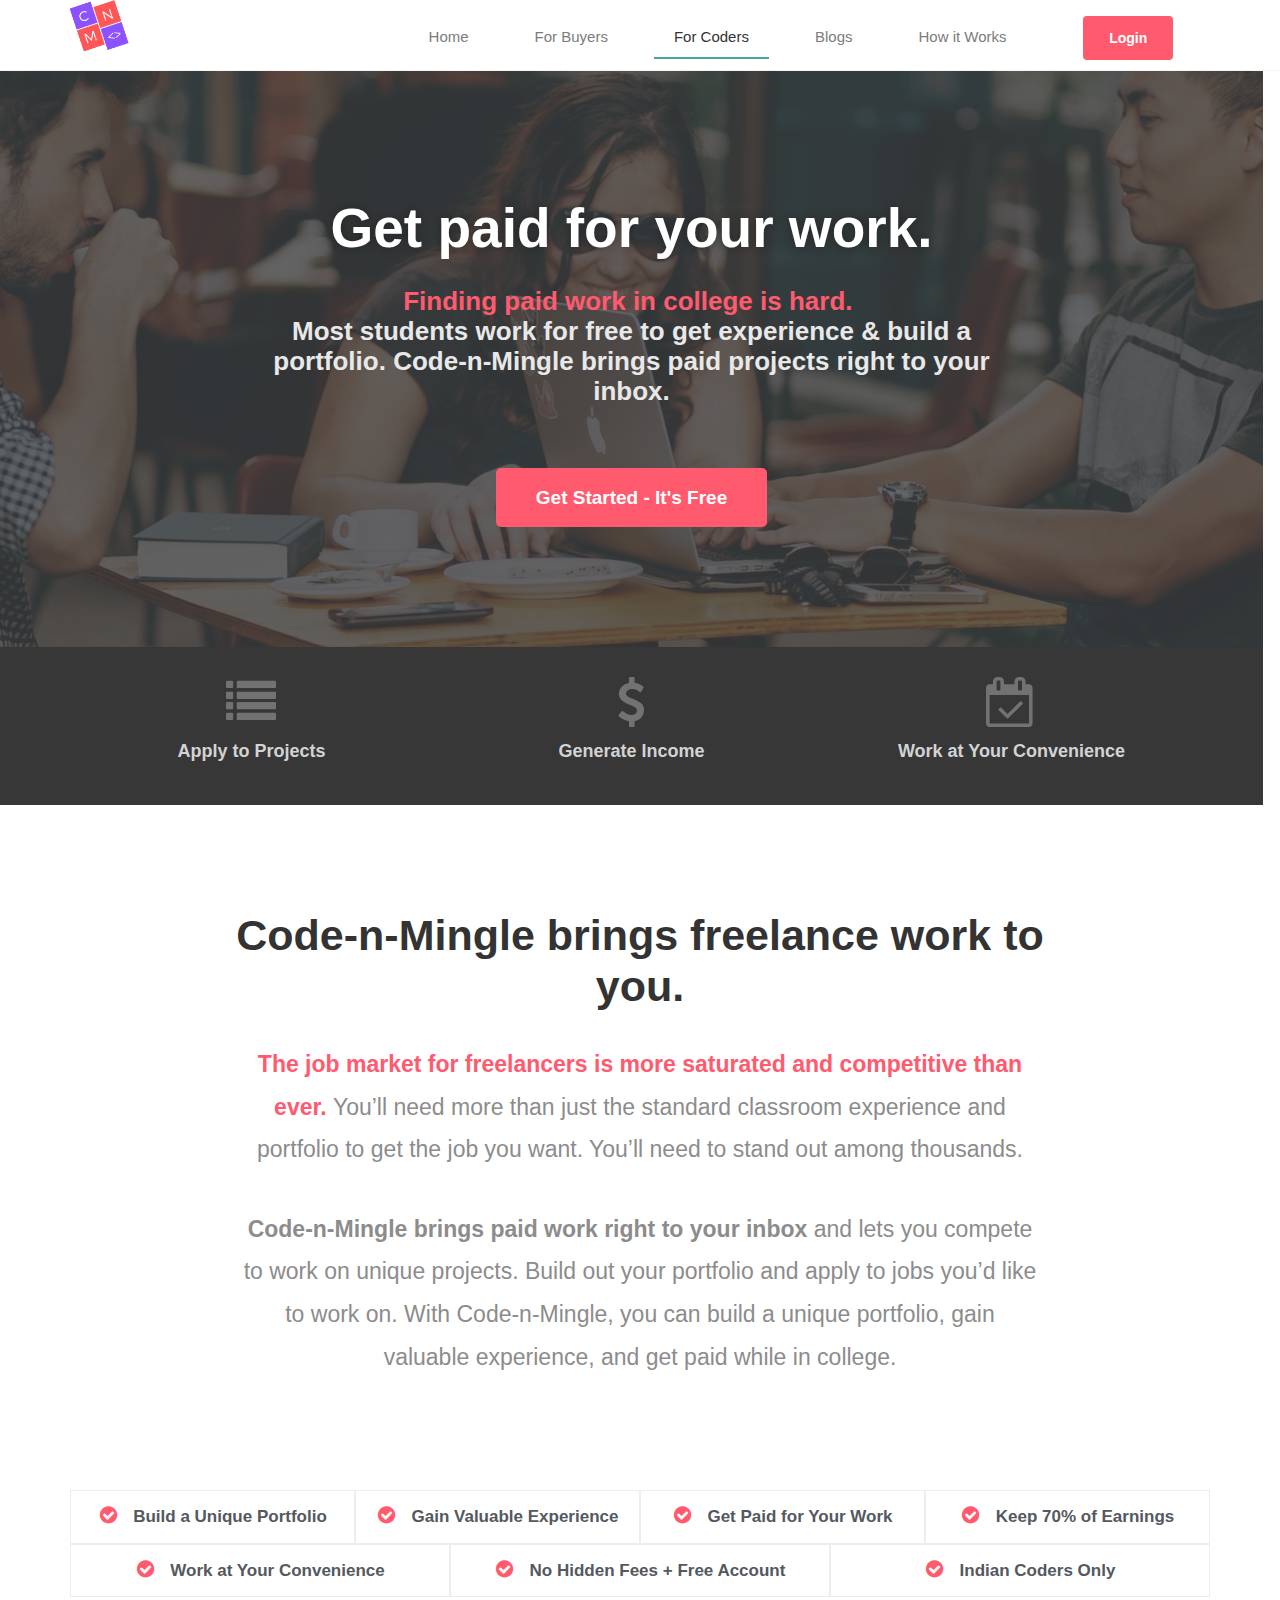
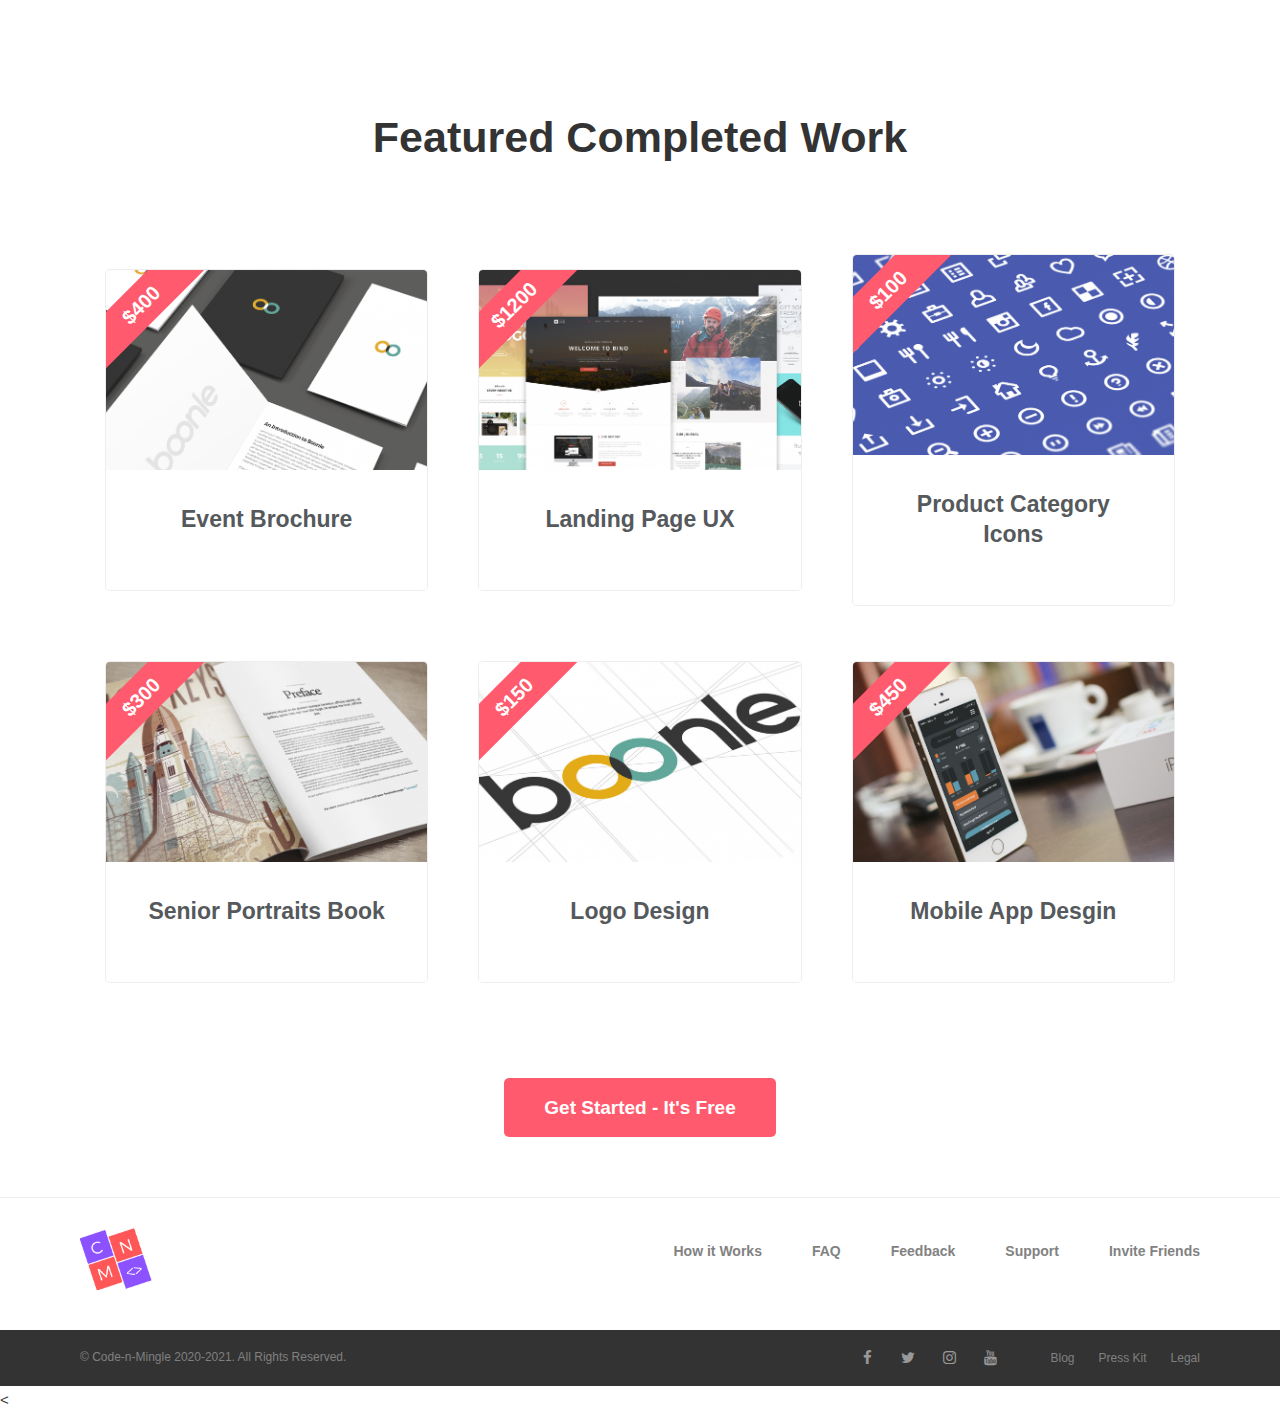
==== commit 9101c4a0: "Edited style" ====
--- a/coders.html
+++ b/coders.html
@@ -1,1058 +1,2237 @@
 <!DOCTYPE html>
 
 <html lang="en">
-	<head>
-		<meta http-equiv="Content-Type" content="text/html; charset=UTF-8">
-        <link rel="stylesheet" href="https://cdnjs.cloudflare.com/ajax/libs/font-awesome/4.7.0/css/font-awesome.min.css">
-	
+
+<head>
+	<meta http-equiv="Content-Type" content="text/html; charset=UTF-8">
+	<link rel="stylesheet" href="https://cdnjs.cloudflare.com/ajax/libs/font-awesome/4.7.0/css/font-awesome.min.css">
+
 	<meta name="viewport" content="width=device-width, initial-scale=1">
-<title>Code-n-Mingle</title>
-
-<style type="text/css">
-img.wp-smiley,
-img.emoji {
-	display: inline !important;
-	border: none !important;
-	box-shadow: none !important;
-	height: 1em !important;
-	width: 1em !important;
-	margin: 0 .07em !important;
-	vertical-align: -0.1em !important;
-	background: none !important;
-	padding: 0 !important;
-}
-</style>
-<link rel="stylesheet" id="astra-theme-css-css" href="style.min.css" type="text/css" media="all">
-<style id="astra-theme-css-inline-css" type="text/css">
-html{font-size:93.75%;}a,.page-title{color:#43a89a;}a:hover,a:focus{color:#43a89a;}body,button,input,select,textarea,.ast-button,.ast-custom-button{font-family:-apple-system,BlinkMacSystemFont,Segoe UI,Roboto,Oxygen-Sans,Ubuntu,Cantarell,Helvetica Neue,sans-serif;font-weight:inherit;font-size:15px;font-size:1rem;}blockquote{color:#000000;}.site-title{font-size:35px;font-size:2.3333333333333rem;}.ast-archive-description .ast-archive-title{font-size:40px;font-size:2.6666666666667rem;}.site-header .site-description{font-size:15px;font-size:1rem;}.entry-title{font-size:30px;font-size:2rem;}.comment-reply-title{font-size:24px;font-size:1.6rem;}.ast-comment-list #cancel-comment-reply-link{font-size:15px;font-size:1rem;}h1,.entry-content h1,.entry-content h1 a{font-size:48px;font-size:3.2rem;}h2,.entry-content h2,.entry-content h2 a{font-size:42px;font-size:2.8rem;}h3,.entry-content h3,.entry-content h3 a{font-size:30px;font-size:2rem;}h4,.entry-content h4,.entry-content h4 a{font-size:20px;font-size:1.3333333333333rem;}h5,.entry-content h5,.entry-content h5 a{font-size:18px;font-size:1.2rem;}h6,.entry-content h6,.entry-content h6 a{font-size:15px;font-size:1rem;}.ast-single-post .entry-title,.page-title{font-size:30px;font-size:2rem;}#secondary,#secondary button,#secondary input,#secondary select,#secondary textarea{font-size:15px;font-size:1rem;}::selection{background-color:#eeae31;color:#000000;}body,h1,.entry-title a,.entry-content h1,.entry-content h1 a,h2,.entry-content h2,.entry-content h2 a,h3,.entry-content h3,.entry-content h3 a,h4,.entry-content h4,.entry-content h4 a,h5,.entry-content h5,.entry-content h5 a,h6,.entry-content h6,.entry-content h6 a{color:#3a3a3a;}.tagcloud a:hover,.tagcloud a:focus,.tagcloud a.current-item{color:#000000;border-color:#43a89a;background-color:#43a89a;}.main-header-menu a,.ast-header-custom-item a{color:#3a3a3a;}.main-header-menu li:hover > a,.main-header-menu li:hover > .ast-menu-toggle,.main-header-menu .ast-masthead-custom-menu-items a:hover,.main-header-menu li.focus > a,.main-header-menu li.focus > .ast-menu-toggle,.main-header-menu .current-menu-item > a,.main-header-menu .current-menu-ancestor > a,.main-header-menu .current_page_item > a,.main-header-menu .current-menu-item > .ast-menu-toggle,.main-header-menu .current-menu-ancestor > .ast-menu-toggle,.main-header-menu .current_page_item > .ast-menu-toggle{color:#43a89a;}input:focus,input[type="text"]:focus,input[type="email"]:focus,input[type="url"]:focus,input[type="password"]:focus,input[type="reset"]:focus,input[type="search"]:focus,textarea:focus{border-color:#43a89a;}input[type="radio"]:checked,input[type=reset],input[type="checkbox"]:checked,input[type="checkbox"]:hover:checked,input[type="checkbox"]:focus:checked,input[type=range]::-webkit-slider-thumb{border-color:#43a89a;background-color:#43a89a;box-shadow:none;}.site-footer a:hover + .post-count,.site-footer a:focus + .post-count{background:#43a89a;border-color:#43a89a;}.footer-adv .footer-adv-overlay{border-top-style:solid;border-top-color:#7a7a7a;}.ast-comment-meta{line-height:1.666666667;font-size:12px;font-size:0.8rem;}.single .nav-links .nav-previous,.single .nav-links .nav-next,.single .ast-author-details .author-title,.ast-comment-meta{color:#43a89a;}.entry-meta,.entry-meta *{line-height:1.45;color:#43a89a;}.entry-meta a:hover,.entry-meta a:hover *,.entry-meta a:focus,.entry-meta a:focus *{color:#43a89a;}.ast-404-layout-1 .ast-404-text{font-size:200px;font-size:13.333333333333rem;}.widget-title{font-size:21px;font-size:1.4rem;color:#3a3a3a;}#cat option,.secondary .calendar_wrap thead a,.secondary .calendar_wrap thead a:visited{color:#43a89a;}.secondary .calendar_wrap #today,.ast-progress-val span{background:#43a89a;}.secondary a:hover + .post-count,.secondary a:focus + .post-count{background:#43a89a;border-color:#43a89a;}.calendar_wrap #today > a{color:#000000;}.ast-pagination a,.page-links .page-link,.single .post-navigation a{color:#43a89a;}.ast-pagination a:hover,.ast-pagination a:focus,.ast-pagination > span:hover:not(.dots),.ast-pagination > span.current,.page-links > .page-link,.page-links .page-link:hover,.post-navigation a:hover{color:#43a89a;}.ast-header-break-point .ast-mobile-menu-buttons-minimal.menu-toggle{background:transparent;color:#eeae31;}.ast-header-break-point .ast-mobile-menu-buttons-outline.menu-toggle{background:transparent;border:1px solid #eeae31;color:#eeae31;}.ast-header-break-point .ast-mobile-menu-buttons-fill.menu-toggle{background:#eeae31;}.menu-toggle,button,.ast-button,.ast-custom-button,.button,input#submit,input[type="button"],input[type="submit"],input[type="reset"]{color:#000000;border-color:#eeae31;background-color:#eeae31;border-radius:2px;padding-top:10px;padding-right:40px;padding-bottom:10px;padding-left:40px;font-family:inherit;font-weight:inherit;}button:focus,.menu-toggle:hover,button:hover,.ast-button:hover,.button:hover,input[type=reset]:hover,input[type=reset]:focus,input#submit:hover,input#submit:focus,input[type="button"]:hover,input[type="button"]:focus,input[type="submit"]:hover,input[type="submit"]:focus{color:#000000;background-color:#43a89a;border-color:#43a89a;}@media (min-width:545px){.ast-page-builder-template .comments-area,.single.ast-page-builder-template .entry-header,.single.ast-page-builder-template .post-navigation{max-width:1240px;margin-left:auto;margin-right:auto;}}@media (max-width:768px){.ast-archive-description .ast-archive-title{font-size:40px;}.entry-title{font-size:30px;}h1,.entry-content h1,.entry-content h1 a{font-size:30px;}h2,.entry-content h2,.entry-content h2 a{font-size:25px;}h3,.entry-content h3,.entry-content h3 a{font-size:20px;}.ast-single-post .entry-title,.page-title{font-size:30px;}}@media (max-width:544px){.ast-archive-description .ast-archive-title{font-size:40px;}.entry-title{font-size:30px;}h1,.entry-content h1,.entry-content h1 a{font-size:30px;}h2,.entry-content h2,.entry-content h2 a{font-size:25px;}h3,.entry-content h3,.entry-content h3 a{font-size:20px;}.ast-single-post .entry-title,.page-title{font-size:30px;}}@media (max-width:768px){html{font-size:85.5%;}}@media (max-width:544px){html{font-size:85.5%;}}@media (min-width:769px){.ast-container{max-width:1240px;}}@font-face {font-family: "Astra";src: url() format("woff"),url() format("truetype"),url() format("svg");font-weight: normal;font-style: normal;font-display: fallback;}@media (max-width:921px) {.main-header-bar .main-header-bar-navigation{display:none;}}.ast-desktop .main-header-menu.submenu-with-border .sub-menu,.ast-desktop .main-header-menu.submenu-with-border .children,.ast-desktop .main-header-menu.submenu-with-border .astra-full-megamenu-wrapper{border-color:#eaeaea;}.ast-desktop .main-header-menu.submenu-with-border .sub-menu,.ast-desktop .main-header-menu.submenu-with-border .children{border-top-width:1px;border-right-width:1px;border-left-width:1px;border-bottom-width:1px;border-style:solid;}.ast-desktop .main-header-menu.submenu-with-border .sub-menu .sub-menu,.ast-desktop .main-header-menu.submenu-with-border .children .children{top:-1px;}.ast-desktop .main-header-menu.submenu-with-border .sub-menu a,.ast-desktop .main-header-menu.submenu-with-border .children a{border-bottom-width:1px;border-style:solid;border-color:#eaeaea;}@media (min-width:769px){.main-header-menu .sub-menu li.ast-left-align-sub-menu:hover > ul,.main-header-menu .sub-menu li.ast-left-align-sub-menu.focus > ul{margin-left:-2px;}}@media (max-width:920px){.ast-404-layout-1 .ast-404-text{font-size:100px;font-size:6.6666666666667rem;}}.ast-breadcrumbs .trail-browse,.ast-breadcrumbs .trail-items,.ast-breadcrumbs .trail-items li{display:inline-block;margin:0;padding:0;border:none;background:inherit;text-indent:0;}.ast-breadcrumbs .trail-browse{font-size:inherit;font-style:inherit;font-weight:inherit;color:inherit;}.ast-breadcrumbs .trail-items{list-style:none;}.trail-items li::after{padding:0 0.3em;content:"\00bb";}.trail-items li:last-of-type::after{display:none;}.ast-header-break-point .site-header{border-bottom-width:0;}@media (min-width:769px){.main-header-bar{border-bottom-width:0;}}.ast-flex{-webkit-align-content:center;-ms-flex-line-pack:center;align-content:center;-webkit-box-align:center;-webkit-align-items:center;-moz-box-align:center;-ms-flex-align:center;align-items:center;}.main-header-bar{padding:1em 0;}.ast-site-identity{padding:0;}.header-main-layout-1 .ast-flex.main-header-container, .header-main-layout-3 .ast-flex.main-header-container{-webkit-align-content:center;-ms-flex-line-pack:center;align-content:center;-webkit-box-align:center;-webkit-align-items:center;-moz-box-align:center;-ms-flex-align:center;align-items:center;}.header-main-layout-1 .ast-flex.main-header-container, .header-main-layout-3 .ast-flex.main-header-container{-webkit-align-content:center;-ms-flex-line-pack:center;align-content:center;-webkit-box-align:center;-webkit-align-items:center;-moz-box-align:center;-ms-flex-align:center;align-items:center;}
-</style>
-<link rel="stylesheet" id="elementor-icons-css" href="elementor-icons.min.css" type="text/css" media="all">
-<link rel="stylesheet" id="font-awesome-css" href="font-awesome.min.css" type="text/css" media="all">
-<link rel="stylesheet" id="elementor-animations-css" href="animations.min.css" type="text/css" media="all">
-<link rel="stylesheet" id="elementor-frontend-css" href="frontend.min.css" type="text/css" media="all">
-<link rel="stylesheet" id="elementor-pro-css" href="frontend.min(1).css" type="text/css" media="all">
-<link rel="stylesheet" id="elementor-global-css" href="global.css" type="text/css" media="all">
-<link rel="stylesheet" id="elementor-post-55-css" href="post-55.css" type="text/css" media="all">
-<link rel="stylesheet" id="elementor-post-23-css" href="post-23.css" type="text/css" media="all">
-<link rel="stylesheet" id="elementor-post-16-css" href="post-16.css" type="text/css" media="all">
-<link rel="stylesheet" id="google-fonts-1-css" href="css" type="text/css" media="all">
-
-
-
-		<style type="text/css">.recentcomments a{display:inline !important;padding:0 !important;margin:0 !important;}</style>
-		
+	<title>Code-n-Mingle</title>
+
+	<style type="text/css">
+		img.wp-smiley,
+		img.emoji {
+			display: inline !important;
+			border: none !important;
+			box-shadow: none !important;
+			height: 1em !important;
+			width: 1em !important;
+			margin: 0 .07em !important;
+			vertical-align: -0.1em !important;
+			background: none !important;
+			padding: 0 !important;
+		}
+	</style>
+	<link rel="stylesheet" id="astra-theme-css-css" href="style.min.css" type="text/css" media="all">
+	<style id="astra-theme-css-inline-css" type="text/css">
+		html {
+			font-size: 93.75%;
+		}
+
+		a,
+		.page-title {
+			color: #ff5a6e;
+		}
+
+		a:hover,
+		a:focus {
+			color: #ff5a6e;
+		}
+
+		body,
+		button,
+		input,
+		select,
+		textarea,
+		.ast-button,
+		.ast-custom-button {
+			font-family: -apple-system, BlinkMacSystemFont, Segoe UI, Roboto, Oxygen-Sans, Ubuntu, Cantarell, Helvetica Neue, sans-serif;
+			font-weight: inherit;
+			font-size: 15px;
+			font-size: 1rem;
+		}
+
+		blockquote {
+			color: #000000;
+		}
+
+		.site-title {
+			font-size: 35px;
+			font-size: 2.3333333333333rem;
+		}
+
+		.ast-archive-description .ast-archive-title {
+			font-size: 40px;
+			font-size: 2.6666666666667rem;
+		}
+
+		.site-header .site-description {
+			font-size: 15px;
+			font-size: 1rem;
+		}
+
+		.entry-title {
+			font-size: 30px;
+			font-size: 2rem;
+		}
+
+		.comment-reply-title {
+			font-size: 24px;
+			font-size: 1.6rem;
+		}
+
+		.ast-comment-list #cancel-comment-reply-link {
+			font-size: 15px;
+			font-size: 1rem;
+		}
+
+		h1,
+		.entry-content h1,
+		.entry-content h1 a {
+			font-size: 48px;
+			font-size: 3.2rem;
+		}
+
+		h2,
+		.entry-content h2,
+		.entry-content h2 a {
+			font-size: 42px;
+			font-size: 2.8rem;
+		}
+
+		h3,
+		.entry-content h3,
+		.entry-content h3 a {
+			font-size: 30px;
+			font-size: 2rem;
+		}
+
+		h4,
+		.entry-content h4,
+		.entry-content h4 a {
+			font-size: 20px;
+			font-size: 1.3333333333333rem;
+		}
+
+		h5,
+		.entry-content h5,
+		.entry-content h5 a {
+			font-size: 18px;
+			font-size: 1.2rem;
+		}
+
+		h6,
+		.entry-content h6,
+		.entry-content h6 a {
+			font-size: 15px;
+			font-size: 1rem;
+		}
+
+		.ast-single-post .entry-title,
+		.page-title {
+			font-size: 30px;
+			font-size: 2rem;
+		}
+
+		#secondary,
+		#secondary button,
+		#secondary input,
+		#secondary select,
+		#secondary textarea {
+			font-size: 15px;
+			font-size: 1rem;
+		}
+
+		::selection {
+			background-color: #eeae31;
+			color: #000000;
+		}
+
+		body,
+		h1,
+		.entry-title a,
+		.entry-content h1,
+		.entry-content h1 a,
+		h2,
+		.entry-content h2,
+		.entry-content h2 a,
+		h3,
+		.entry-content h3,
+		.entry-content h3 a,
+		h4,
+		.entry-content h4,
+		.entry-content h4 a,
+		h5,
+		.entry-content h5,
+		.entry-content h5 a,
+		h6,
+		.entry-content h6,
+		.entry-content h6 a {
+			color: #3a3a3a;
+		}
+
+		.tagcloud a:hover,
+		.tagcloud a:focus,
+		.tagcloud a.current-item {
+			color: #000000;
+			border-color: #ff5a6e;
+			background-color: #ff5a6e;
+		}
+
+		.main-header-menu a,
+		.ast-header-custom-item a {
+			color: #3a3a3a;
+		}
+
+		.main-header-menu li:hover>a,
+		.main-header-menu li:hover>.ast-menu-toggle,
+		.main-header-menu .ast-masthead-custom-menu-items a:hover,
+		.main-header-menu li.focus>a,
+		.main-header-menu li.focus>.ast-menu-toggle,
+		.main-header-menu .current-menu-item>a,
+		.main-header-menu .current-menu-ancestor>a,
+		.main-header-menu .current_page_item>a,
+		.main-header-menu .current-menu-item>.ast-menu-toggle,
+		.main-header-menu .current-menu-ancestor>.ast-menu-toggle,
+		.main-header-menu .current_page_item>.ast-menu-toggle {
+			color: #ff5a6e;
+		}
+
+		input:focus,
+		input[type="text"]:focus,
+		input[type="email"]:focus,
+		input[type="url"]:focus,
+		input[type="password"]:focus,
+		input[type="reset"]:focus,
+		input[type="search"]:focus,
+		textarea:focus {
+			border-color: #ff5a6e;
+		}
+
+		input[type="radio"]:checked,
+		input[type=reset],
+		input[type="checkbox"]:checked,
+		input[type="checkbox"]:hover:checked,
+		input[type="checkbox"]:focus:checked,
+		input[type=range]::-webkit-slider-thumb {
+			border-color: #ff5a6e;
+			background-color: #ff5a6e;
+			box-shadow: none;
+		}
+
+		.site-footer a:hover+.post-count,
+		.site-footer a:focus+.post-count {
+			background: #ff5a6e;
+			border-color: #ff5a6e;
+		}
+
+		.footer-adv .footer-adv-overlay {
+			border-top-style: solid;
+			border-top-color: #7a7a7a;
+		}
+
+		.ast-comment-meta {
+			line-height: 1.666666667;
+			font-size: 12px;
+			font-size: 0.8rem;
+		}
+
+		.single .nav-links .nav-previous,
+		.single .nav-links .nav-next,
+		.single .ast-author-details .author-title,
+		.ast-comment-meta {
+			color: #ff5a6e;
+		}
+
+		.entry-meta,
+		.entry-meta * {
+			line-height: 1.45;
+			color: #ff5a6e;
+		}
+
+		.entry-meta a:hover,
+		.entry-meta a:hover *,
+		.entry-meta a:focus,
+		.entry-meta a:focus * {
+			color: #ff5a6e;
+		}
+
+		.ast-404-layout-1 .ast-404-text {
+			font-size: 200px;
+			font-size: 13.333333333333rem;
+		}
+
+		.widget-title {
+			font-size: 21px;
+			font-size: 1.4rem;
+			color: #3a3a3a;
+		}
+
+		#cat option,
+		.secondary .calendar_wrap thead a,
+		.secondary .calendar_wrap thead a:visited {
+			color: #ff5a6e;
+		}
+
+		.secondary .calendar_wrap #today,
+		.ast-progress-val span {
+			background: #ff5a6e;
+		}
+
+		.secondary a:hover+.post-count,
+		.secondary a:focus+.post-count {
+			background: #ff5a6e;
+			border-color: #ff5a6e;
+		}
+
+		.calendar_wrap #today>a {
+			color: #000000;
+		}
+
+		.ast-pagination a,
+		.page-links .page-link,
+		.single .post-navigation a {
+			color: #ff5a6e;
+		}
+
+		.ast-pagination a:hover,
+		.ast-pagination a:focus,
+		.ast-pagination>span:hover:not(.dots),
+		.ast-pagination>span.current,
+		.page-links>.page-link,
+		.page-links .page-link:hover,
+		.post-navigation a:hover {
+			color: #ff5a6e;
+		}
+
+		.ast-header-break-point .ast-mobile-menu-buttons-minimal.menu-toggle {
+			background: transparent;
+			color: #eeae31;
+		}
+
+		.ast-header-break-point .ast-mobile-menu-buttons-outline.menu-toggle {
+			background: transparent;
+			border: 1px solid #eeae31;
+			color: #eeae31;
+		}
+
+		.ast-header-break-point .ast-mobile-menu-buttons-fill.menu-toggle {
+			background: #eeae31;
+		}
+
+		.menu-toggle,
+		button,
+		.ast-button,
+		.ast-custom-button,
+		.button,
+		input#submit,
+		input[type="button"],
+		input[type="submit"],
+		input[type="reset"] {
+			color: #000000;
+			border-color: #eeae31;
+			background-color: #eeae31;
+			border-radius: 2px;
+			padding-top: 10px;
+			padding-right: 40px;
+			padding-bottom: 10px;
+			padding-left: 40px;
+			font-family: inherit;
+			font-weight: inherit;
+		}
+
+		button:focus,
+		.menu-toggle:hover,
+		button:hover,
+		.ast-button:hover,
+		.button:hover,
+		input[type=reset]:hover,
+		input[type=reset]:focus,
+		input#submit:hover,
+		input#submit:focus,
+		input[type="button"]:hover,
+		input[type="button"]:focus,
+		input[type="submit"]:hover,
+		input[type="submit"]:focus {
+			color: #000000;
+			background-color: #ff5a6e;
+			border-color: #ff5a6e;
+		}
+
+		@media (min-width:545px) {
+
+			.ast-page-builder-template .comments-area,
+			.single.ast-page-builder-template .entry-header,
+			.single.ast-page-builder-template .post-navigation {
+				max-width: 1240px;
+				margin-left: auto;
+				margin-right: auto;
+			}
+		}
+
+		@media (max-width:768px) {
+			.ast-archive-description .ast-archive-title {
+				font-size: 40px;
+			}
+
+			.entry-title {
+				font-size: 30px;
+			}
+
+			h1,
+			.entry-content h1,
+			.entry-content h1 a {
+				font-size: 30px;
+			}
+
+			h2,
+			.entry-content h2,
+			.entry-content h2 a {
+				font-size: 25px;
+			}
+
+			h3,
+			.entry-content h3,
+			.entry-content h3 a {
+				font-size: 20px;
+			}
+
+			.ast-single-post .entry-title,
+			.page-title {
+				font-size: 30px;
+			}
+		}
+
+		@media (max-width:544px) {
+			.ast-archive-description .ast-archive-title {
+				font-size: 40px;
+			}
+
+			.entry-title {
+				font-size: 30px;
+			}
+
+			h1,
+			.entry-content h1,
+			.entry-content h1 a {
+				font-size: 30px;
+			}
+
+			h2,
+			.entry-content h2,
+			.entry-content h2 a {
+				font-size: 25px;
+			}
+
+			h3,
+			.entry-content h3,
+			.entry-content h3 a {
+				font-size: 20px;
+			}
+
+			.ast-single-post .entry-title,
+			.page-title {
+				font-size: 30px;
+			}
+		}
+
+		@media (max-width:768px) {
+			html {
+				font-size: 85.5%;
+			}
+		}
+
+		@media (max-width:544px) {
+			html {
+				font-size: 85.5%;
+			}
+		}
+
+		@media (min-width:769px) {
+			.ast-container {
+				max-width: 1240px;
+			}
+		}
+
+		@font-face {
+			font-family: "Astra";
+			src: url() format("woff"), url() format("truetype"), url() format("svg");
+			font-weight: normal;
+			font-style: normal;
+			font-display: fallback;
+		}
+
+		@media (max-width:921px) {
+			.main-header-bar .main-header-bar-navigation {
+				display: none;
+			}
+		}
+
+		.ast-desktop .main-header-menu.submenu-with-border .sub-menu,
+		.ast-desktop .main-header-menu.submenu-with-border .children,
+		.ast-desktop .main-header-menu.submenu-with-border .astra-full-megamenu-wrapper {
+			border-color: #eaeaea;
+		}
+
+		.ast-desktop .main-header-menu.submenu-with-border .sub-menu,
+		.ast-desktop .main-header-menu.submenu-with-border .children {
+			border-top-width: 1px;
+			border-right-width: 1px;
+			border-left-width: 1px;
+			border-bottom-width: 1px;
+			border-style: solid;
+		}
+
+		.ast-desktop .main-header-menu.submenu-with-border .sub-menu .sub-menu,
+		.ast-desktop .main-header-menu.submenu-with-border .children .children {
+			top: -1px;
+		}
+
+		.ast-desktop .main-header-menu.submenu-with-border .sub-menu a,
+		.ast-desktop .main-header-menu.submenu-with-border .children a {
+			border-bottom-width: 1px;
+			border-style: solid;
+			border-color: #eaeaea;
+		}
+
+		@media (min-width:769px) {
+
+			.main-header-menu .sub-menu li.ast-left-align-sub-menu:hover>ul,
+			.main-header-menu .sub-menu li.ast-left-align-sub-menu.focus>ul {
+				margin-left: -2px;
+			}
+		}
+
+		@media (max-width:920px) {
+			.ast-404-layout-1 .ast-404-text {
+				font-size: 100px;
+				font-size: 6.6666666666667rem;
+			}
+		}
+
+		.ast-breadcrumbs .trail-browse,
+		.ast-breadcrumbs .trail-items,
+		.ast-breadcrumbs .trail-items li {
+			display: inline-block;
+			margin: 0;
+			padding: 0;
+			border: none;
+			background: inherit;
+			text-indent: 0;
+		}
+
+		.ast-breadcrumbs .trail-browse {
+			font-size: inherit;
+			font-style: inherit;
+			font-weight: inherit;
+			color: inherit;
+		}
+
+		.ast-breadcrumbs .trail-items {
+			list-style: none;
+		}
+
+		.trail-items li::after {
+			padding: 0 0.3em;
+			content: "\00bb";
+		}
+
+		.trail-items li:last-of-type::after {
+			display: none;
+		}
+
+		.ast-header-break-point .site-header {
+			border-bottom-width: 0;
+		}
+
+		@media (min-width:769px) {
+			.main-header-bar {
+				border-bottom-width: 0;
+			}
+		}
+
+		.ast-flex {
+			-webkit-align-content: center;
+			-ms-flex-line-pack: center;
+			align-content: center;
+			-webkit-box-align: center;
+			-webkit-align-items: center;
+			-moz-box-align: center;
+			-ms-flex-align: center;
+			align-items: center;
+		}
+
+		.main-header-bar {
+			padding: 1em 0;
+		}
+
+		.ast-site-identity {
+			padding: 0;
+		}
+
+		.header-main-layout-1 .ast-flex.main-header-container,
+		.header-main-layout-3 .ast-flex.main-header-container {
+			-webkit-align-content: center;
+			-ms-flex-line-pack: center;
+			align-content: center;
+			-webkit-box-align: center;
+			-webkit-align-items: center;
+			-moz-box-align: center;
+			-ms-flex-align: center;
+			align-items: center;
+		}
+
+		.header-main-layout-1 .ast-flex.main-header-container,
+		.header-main-layout-3 .ast-flex.main-header-container {
+			-webkit-align-content: center;
+			-ms-flex-line-pack: center;
+			align-content: center;
+			-webkit-box-align: center;
+			-webkit-align-items: center;
+			-moz-box-align: center;
+			-ms-flex-align: center;
+			align-items: center;
+		}
+	</style>
+	<link rel="stylesheet" id="elementor-icons-css" href="elementor-icons.min.css" type="text/css" media="all">
+	<link rel="stylesheet" id="font-awesome-css" href="font-awesome.min.css" type="text/css" media="all">
+	<link rel="stylesheet" id="elementor-animations-css" href="animations.min.css" type="text/css" media="all">
+	<link rel="stylesheet" id="elementor-frontend-css" href="frontend.min.css" type="text/css" media="all">
+	<link rel="stylesheet" id="elementor-pro-css" href="frontend.min(1).css" type="text/css" media="all">
+	<link rel="stylesheet" id="elementor-global-css" href="global.css" type="text/css" media="all">
+	<link rel="stylesheet" id="elementor-post-55-css" href="post-55.css" type="text/css" media="all">
+	<link rel="stylesheet" id="elementor-post-23-css" href="post-23.css" type="text/css" media="all">
+	<link rel="stylesheet" id="elementor-post-16-css" href="post-16.css" type="text/css" media="all">
+	<link rel="stylesheet" id="google-fonts-1-css" href="css" type="text/css" media="all">
+
+
+
+	<style type="text/css">
+		.recentcomments a {
+			display: inline !important;
+			padding: 0 !important;
+			margin: 0 !important;
+		}
+	</style>
+
 </head>
 
-<body itemtype="https://schema.org/WebPage" itemscope="itemscope" class="page-template-default page page-id-55 page-parent wp-custom-logo ast-desktop ast-page-builder-template ast-no-sidebar astra-2.3.5 ast-header-custom-item-inside ast-single-post ast-inherit-site-logo-transparent elementor-default elementor-page elementor-page-55" data-elementor-device-mode="desktop" style="">
-
-<div class="hfeed site" id="page">
-	<a class="skip-link screen-reader-text" href="">Skip to content</a>
-
-	
-			<div data-elementor-type="header" data-elementor-id="23" class="elementor elementor-23 elementor-bc-flex-widget  elementor-type-header elementor-location-header" data-elementor-settings="[]">
+<body itemtype="https://schema.org/WebPage" itemscope="itemscope"
+	class="page-template-default page page-id-55 page-parent wp-custom-logo ast-desktop ast-page-builder-template ast-no-sidebar astra-2.3.5 ast-header-custom-item-inside ast-single-post ast-inherit-site-logo-transparent elementor-default elementor-page elementor-page-55"
+	data-elementor-device-mode="desktop" style="">
+
+	<div class="hfeed site" id="page">
+		<a class="skip-link screen-reader-text" href="">Skip to content</a>
+
+
+		<div data-elementor-type="header" data-elementor-id="23"
+			class="elementor elementor-23 elementor-bc-flex-widget  elementor-type-header elementor-location-header"
+			data-elementor-settings="[]">
 			<div class="elementor-inner">
 				<div class="elementor-section-wrap">
-							<div class="elementor-element elementor-element-bc4217e elementor-section-boxed elementor-section-height-default elementor-section-height-default elementor-section elementor-top-section" data-id="bc4217e" data-element_type="section">
+					<div class="elementor-element elementor-element-bc4217e elementor-section-boxed elementor-section-height-default elementor-section-height-default elementor-section elementor-top-section"
+						data-id="bc4217e" data-element_type="section">
 						<div class="elementor-container elementor-column-gap-default">
-				<div class="elementor-row">
-				<div class="elementor-element elementor-element-89db0c1 elementor-column elementor-col-33 elementor-top-column" data-id="89db0c1" data-element_type="column">
-			<div class="elementor-column-wrap  elementor-element-populated">
-					<div class="elementor-widget-wrap">
-				<div class="elementor-element elementor-element-41ece009 elementor-widget elementor-widget-theme-site-logo elementor-widget-image" data-id="41ece009" data-element_type="widget" data-widget_type="theme-site-logo.default">
-				<div class="elementor-widget-container">
-					<div class="elementor-image">
-											<a href="" data-elementor-open-lightbox="">
-							<img width="760" height="200" src="logo.png" class="attachment-full size-full" alt="" srcset="" sizes="(max-width: 760px) 100vw, 760px">								</a>
+							<div class="elementor-row">
+								<div class="elementor-element elementor-element-89db0c1 elementor-column elementor-col-33 elementor-top-column"
+									data-id="89db0c1" data-element_type="column">
+									<div class="elementor-column-wrap  elementor-element-populated">
+										<div class="elementor-widget-wrap">
+											<div class="elementor-element elementor-element-41ece009 elementor-widget elementor-widget-theme-site-logo elementor-widget-image"
+												data-id="41ece009" data-element_type="widget"
+												data-widget_type="theme-site-logo.default">
+												<div class="elementor-widget-container">
+													<div class="elementor-image">
+														<a href="" data-elementor-open-lightbox="">
+															<img width="760" height="200" src="logo.png"
+																class="attachment-full size-full" alt="" srcset=""
+																sizes="(max-width: 760px) 100vw, 760px"> </a>
+													</div>
+												</div>
 											</div>
+										</div>
+									</div>
+								</div>
+								<div class="elementor-element elementor-element-3541005 elementor-column elementor-col-33 elementor-top-column"
+									data-id="3541005" data-element_type="column">
+									<div class="elementor-column-wrap  elementor-element-populated">
+										<div class="elementor-widget-wrap">
+											<div class="elementor-element elementor-element-51d01b0b elementor-nav-menu__align-right elementor-nav-menu--stretch elementor-nav-menu__text-align-center elementor-nav-menu--indicator-classic elementor-nav-menu--dropdown-tablet elementor-nav-menu--toggle elementor-nav-menu--burger elementor-widget elementor-widget-nav-menu"
+												data-id="51d01b0b" data-element_type="widget"
+												data-settings="{&quot;full_width&quot;:&quot;stretch&quot;,&quot;layout&quot;:&quot;horizontal&quot;,&quot;toggle&quot;:&quot;burger&quot;}"
+												data-widget_type="nav-menu.default">
+												<div class="elementor-widget-container">
+													<nav
+														class="elementor-nav-menu--main elementor-nav-menu__container elementor-nav-menu--layout-horizontal e--pointer-underline e--animation-fade">
+														<ul id="menu-1-51d01b0b" class="elementor-nav-menu"
+															data-smartmenus-id="16104832314109946">
+															<li
+																class="menu-item menu-item-type-custom menu-item-object-custom menu-item-82">
+																<a href="" class="elementor-item">Home</a></li>
+															<li
+																class="menu-item menu-item-type-post_type menu-item-object-page menu-item-home menu-item-30">
+																<a href="index.html" class="elementor-item">For
+																	Buyers</a></li>
+															
+															<li
+																class="menu-item menu-item-type-post_type menu-item-object-page current-menu-item page_item page-item-55 current_page_item menu-item-77">
+																<a href="coders.html"
+																	class="elementor-item  elementor-item-active">For
+																	Coders</a></li>
+															<li
+																class="menu-item menu-item-type-post_type menu-item-object-page menu-item-77">
+																<a href="" class="elementor-item">Blogs</a>
+															</li>
+															<li
+																class="menu-item menu-item-type-post_type menu-item-object-page menu-item-81">
+																<a href="" class="elementor-item">How it Works</a></li>
+														</ul>
+													</nav>
+													<div class="elementor-menu-toggle" style="">
+														<i class="eicon" aria-hidden="true"></i>
+													</div>
+													<nav class="elementor-nav-menu--dropdown elementor-nav-menu__container"
+														style="top: 71px; width: 1263px; left: 0px;">
+														<ul id="menu-2-51d01b0b" class="elementor-nav-menu"
+															data-smartmenus-id="16104832314134497">
+															<li
+																class="menu-item menu-item-type-custom menu-item-object-custom menu-item-82">
+																<a href="" class="elementor-item">Home</a></li>
+															<li
+																class="menu-item menu-item-type-post_type menu-item-object-page menu-item-home menu-item-30">
+																<a href="index.html" class="elementor-item">For
+																	Buyers</a></li>
+															
+															<li
+																class="menu-item menu-item-type-post_type menu-item-object-page current-menu-item page_item page-item-55 current_page_item menu-item-77">
+																<a href=""
+																	class="elementor-item  elementor-item-active">For
+																	Coders</a></li>
+															<li
+																class="menu-item menu-item-type-post_type menu-item-object-page menu-item-77">
+																<a href="" class="elementor-item">Blogs</a>
+															</li>
+															<li
+																class="menu-item menu-item-type-post_type menu-item-object-page menu-item-81">
+																<a href="" class="elementor-item">How it Works</a></li>
+														</ul>
+													</nav>
+												</div>
+											</div>
+										</div>
+									</div>
+								</div>
+								<div class="elementor-element elementor-element-b5196b0 elementor-column elementor-col-33 elementor-top-column"
+									data-id="b5196b0" data-element_type="column">
+									<div class="elementor-column-wrap  elementor-element-populated">
+										<div class="elementor-widget-wrap">
+											<div class="elementor-element elementor-element-735de47a elementor-align-center elementor-mobile-align-justify elementor-widget elementor-widget-button"
+												data-id="735de47a" data-element_type="widget"
+												data-widget_type="button.default">
+												<div class="elementor-widget-container">
+													<div class="elementor-button-wrapper">
+														<a href="./login page/login.html"
+															class="elementor-button-link elementor-button elementor-size-md"
+															role="button" id="login">
+															<span class="elementor-button-content-wrapper">
+																<span class="elementor-button-text">Login</span>
+															</span>
+														</a>
+													</div>
+												</div>
+											</div>
+										</div>
+									</div>
+								</div>
+							</div>
+						</div>
+					</div>
 				</div>
-				</div>
-						</div>
 			</div>
 		</div>
-				<div class="elementor-element elementor-element-3541005 elementor-column elementor-col-33 elementor-top-column" data-id="3541005" data-element_type="column">
-			<div class="elementor-column-wrap  elementor-element-populated">
-					<div class="elementor-widget-wrap">
-				<div class="elementor-element elementor-element-51d01b0b elementor-nav-menu__align-right elementor-nav-menu--stretch elementor-nav-menu__text-align-center elementor-nav-menu--indicator-classic elementor-nav-menu--dropdown-tablet elementor-nav-menu--toggle elementor-nav-menu--burger elementor-widget elementor-widget-nav-menu" data-id="51d01b0b" data-element_type="widget" data-settings="{&quot;full_width&quot;:&quot;stretch&quot;,&quot;layout&quot;:&quot;horizontal&quot;,&quot;toggle&quot;:&quot;burger&quot;}" data-widget_type="nav-menu.default">
-				<div class="elementor-widget-container">
-						<nav class="elementor-nav-menu--main elementor-nav-menu__container elementor-nav-menu--layout-horizontal e--pointer-underline e--animation-fade"><ul id="menu-1-51d01b0b" class="elementor-nav-menu" data-smartmenus-id="16104832314109946"><li class="menu-item menu-item-type-post_type menu-item-object-page menu-item-home menu-item-30"><a href="index.html" class="elementor-item">For Buyers</a></li>
-<li class="menu-item menu-item-type-custom menu-item-object-custom menu-item-82"><a href="" class="elementor-item">For Sellers</a></li>
-<li class="menu-item menu-item-type-post_type menu-item-object-page current-menu-item page_item page-item-55 current_page_item menu-item-77"><a href="coders.html" class="elementor-item  elementor-item-active">For Coders</a></li>
-<li class="menu-item menu-item-type-post_type menu-item-object-page menu-item-81"><a href="" class="elementor-item">How it Works</a></li>
-</ul></nav>
-					<div class="elementor-menu-toggle" style="">
-			<i class="eicon" aria-hidden="true"></i>
-		</div>
-		<nav class="elementor-nav-menu--dropdown elementor-nav-menu__container" style="top: 71px; width: 1263px; left: 0px;"><ul id="menu-2-51d01b0b" class="elementor-nav-menu" data-smartmenus-id="16104832314134497"><li class="menu-item menu-item-type-post_type menu-item-object-page menu-item-home menu-item-30"><a href="index.html" class="elementor-item">For Buyers</a></li>
-<li class="menu-item menu-item-type-custom menu-item-object-custom menu-item-82"><a href="" class="elementor-item">For Sellers</a></li>
-<li class="menu-item menu-item-type-post_type menu-item-object-page current-menu-item page_item page-item-55 current_page_item menu-item-77"><a href="" class="elementor-item  elementor-item-active">For Coders</a></li>
-<li class="menu-item menu-item-type-post_type menu-item-object-page menu-item-81"><a href="" class="elementor-item">How it Works</a></li>
-</ul></nav>
+
+
+
+		<div id="content" class="site-content">
+
+			<div class="ast-container">
+
+
+
+				<div id="primary" class="content-area primary">
+
+
+					<main id="main" class="site-main">
+
+
+
+
+
+						<article class="post-55 page type-page status-publish ast-article-single" id="post-55"
+							itemtype="https://schema.org/CreativeWork" itemscope="itemscope">
+
+
+							<header class="entry-header ast-header-without-markup">
+
+
+							</header><!-- .entry-header -->
+
+							<div class="entry-content clear" itemprop="text">
+
+
+								<div data-elementor-type="post" data-elementor-id="55" class="elementor elementor-55"
+									data-elementor-settings="[]">
+									<div class="elementor-inner">
+										<div class="elementor-section-wrap">
+											<section
+												class="elementor-element elementor-element-5160c76d elementor-section-stretched elementor-section-boxed elementor-section-height-default elementor-section-height-default elementor-section elementor-top-section"
+												data-id="5160c76d" data-element_type="section"
+												data-settings="{&quot;background_background&quot;:&quot;classic&quot;,&quot;stretch_section&quot;:&quot;section-stretched&quot;}"
+												style="width: 1263px; left: 0px;">
+												<div class="elementor-background-overlay"></div>
+												<div class="elementor-container elementor-column-gap-default">
+													<div class="elementor-row">
+														<div class="elementor-element elementor-element-4c84e654 elementor-column elementor-col-100 elementor-top-column"
+															data-id="4c84e654" data-element_type="column">
+															<div
+																class="elementor-column-wrap  elementor-element-populated">
+																<div class="elementor-widget-wrap">
+																	<div class="elementor-element elementor-element-4baf0929 elementor-widget elementor-widget-spacer"
+																		data-id="4baf0929" data-element_type="widget"
+																		data-widget_type="spacer.default">
+																		<div class="elementor-widget-container">
+																			<div class="elementor-spacer">
+																				<div class="elementor-spacer-inner">
+																				</div>
+																			</div>
+																		</div>
+																	</div>
+																	<div class="elementor-element elementor-element-5e895e6a elementor-widget elementor-widget-heading"
+																		data-id="5e895e6a" data-element_type="widget"
+																		data-widget_type="heading.default">
+																		<div class="elementor-widget-container">
+																			<h1
+																				class="elementor-heading-title elementor-size-default">
+																				Get paid for your work.</h1>
+																		</div>
+																	</div>
+																	<section
+																		class="elementor-element elementor-element-11e22a75 elementor-section-boxed elementor-section-height-default elementor-section-height-default elementor-section elementor-inner-section"
+																		data-id="11e22a75" data-element_type="section">
+																		<div
+																			class="elementor-container elementor-column-gap-default">
+																			<div class="elementor-row">
+																				<div class="elementor-element elementor-element-9f87cc6 elementor-column elementor-col-100 elementor-inner-column"
+																					data-id="9f87cc6"
+																					data-element_type="column">
+																					<div
+																						class="elementor-column-wrap  elementor-element-populated">
+																						<div
+																							class="elementor-widget-wrap">
+																							<div class="elementor-element elementor-element-45050d28 elementor-widget elementor-widget-text-editor"
+																								data-id="45050d28"
+																								data-element_type="widget"
+																								data-widget_type="text-editor.default">
+																								<div
+																									class="elementor-widget-container">
+																									<div
+																										class="elementor-text-editor elementor-clearfix">
+																										<p><span
+																												style="color: #ff5a6e;">Finding
+																												paid
+																												work in
+																												college
+																												is
+																												hard.</span>&nbsp;<br>Most
+																											students
+																											work for
+																											free to get
+																											experience
+																											&amp; build
+																											a portfolio.
+																											Code-n-Mingle
+																											brings paid
+																											projects
+																											right to
+																											your inbox.
+																										</p>
+																									</div>
+																								</div>
+																							</div>
+																							<div class="elementor-element elementor-element-15661cf9 elementor-align-center elementor-widget elementor-widget-button"
+																								data-id="15661cf9"
+																								data-element_type="widget"
+																								data-widget_type="button.default">
+																								<div
+																									class="elementor-widget-container">
+																									<div
+																										class="elementor-button-wrapper">
+																										<a href=""
+																											class="elementor-button-link elementor-button elementor-size-lg"
+																											role="button">
+																											<span
+																												class="elementor-button-content-wrapper">
+																												<span
+																													class="elementor-button-text">Get
+																													Started
+																													-
+																													It's
+																													Free</span>
+																											</span>
+																										</a>
+																									</div>
+																								</div>
+																							</div>
+																						</div>
+																					</div>
+																				</div>
+																			</div>
+																		</div>
+																	</section>
+																	<div class="elementor-element elementor-element-60f44992 elementor-widget elementor-widget-spacer"
+																		data-id="60f44992" data-element_type="widget"
+																		data-widget_type="spacer.default">
+																		<div class="elementor-widget-container">
+																			<div class="elementor-spacer">
+																				<div class="elementor-spacer-inner">
+																				</div>
+																			</div>
+																		</div>
+																	</div>
+																</div>
+															</div>
+														</div>
+													</div>
+												</div>
+											</section>
+											<section
+												class="elementor-element elementor-element-563c65f4 elementor-section-stretched elementor-section-boxed elementor-section-height-default elementor-section-height-default elementor-section elementor-top-section"
+												data-id="563c65f4" data-element_type="section"
+												data-settings="{&quot;background_background&quot;:&quot;classic&quot;,&quot;stretch_section&quot;:&quot;section-stretched&quot;}"
+												style="width: 1263px; left: 0px;">
+												<div class="elementor-background-overlay"></div>
+												<div class="elementor-container elementor-column-gap-default">
+													<div class="elementor-row">
+														<div class="elementor-element elementor-element-5475ffd elementor-column elementor-col-33 elementor-top-column"
+															data-id="5475ffd" data-element_type="column">
+															<div
+																class="elementor-column-wrap  elementor-element-populated">
+																<div class="elementor-widget-wrap">
+																	<div class="elementor-element elementor-element-20a7ed59 elementor-view-default elementor-position-top elementor-vertical-align-top elementor-widget elementor-widget-icon-box"
+																		data-id="20a7ed59" data-element_type="widget"
+																		data-widget_type="icon-box.default">
+																		<div class="elementor-widget-container">
+																			<div class="elementor-icon-box-wrapper">
+																				<div class="elementor-icon-box-icon">
+																					<span
+																						class="elementor-icon elementor-animation-">
+																						<i class="fa fa-list"
+																							aria-hidden="true"></i>
+																					</span>
+																				</div>
+																				<div class="elementor-icon-box-content">
+																					<h3
+																						class="elementor-icon-box-title">
+																						<span>Apply to Projects</span>
+																					</h3>
+																					<p
+																						class="elementor-icon-box-description">
+																					</p>
+																				</div>
+																			</div>
+																		</div>
+																	</div>
+																</div>
+															</div>
+														</div>
+														<div class="elementor-element elementor-element-77d177ef elementor-column elementor-col-33 elementor-top-column"
+															data-id="77d177ef" data-element_type="column">
+															<div
+																class="elementor-column-wrap  elementor-element-populated">
+																<div class="elementor-widget-wrap">
+																	<div class="elementor-element elementor-element-79974dfa elementor-view-default elementor-position-top elementor-vertical-align-top elementor-widget elementor-widget-icon-box"
+																		data-id="79974dfa" data-element_type="widget"
+																		data-widget_type="icon-box.default">
+																		<div class="elementor-widget-container">
+																			<div class="elementor-icon-box-wrapper">
+																				<div class="elementor-icon-box-icon">
+																					<span
+																						class="elementor-icon elementor-animation-">
+																						<i class="fa fa-dollar"
+																							aria-hidden="true"></i>
+																					</span>
+																				</div>
+																				<div class="elementor-icon-box-content">
+																					<h3
+																						class="elementor-icon-box-title">
+																						<span>Generate Income</span>
+																					</h3>
+																					<p
+																						class="elementor-icon-box-description">
+																					</p>
+																				</div>
+																			</div>
+																		</div>
+																	</div>
+																</div>
+															</div>
+														</div>
+														<div class="elementor-element elementor-element-591fb89e elementor-column elementor-col-33 elementor-top-column"
+															data-id="591fb89e" data-element_type="column">
+															<div
+																class="elementor-column-wrap  elementor-element-populated">
+																<div class="elementor-widget-wrap">
+																	<div class="elementor-element elementor-element-3462cfbb elementor-view-default elementor-position-top elementor-vertical-align-top elementor-widget elementor-widget-icon-box"
+																		data-id="3462cfbb" data-element_type="widget"
+																		data-widget_type="icon-box.default">
+																		<div class="elementor-widget-container">
+																			<div class="elementor-icon-box-wrapper">
+																				<div class="elementor-icon-box-icon">
+																					<span
+																						class="elementor-icon elementor-animation-">
+																						<i class="fa fa-calendar-check-o"
+																							aria-hidden="true"></i>
+																					</span>
+																				</div>
+																				<div class="elementor-icon-box-content">
+																					<h3
+																						class="elementor-icon-box-title">
+																						<span>Work at Your
+																							Convenience</span>
+																					</h3>
+																					<p
+																						class="elementor-icon-box-description">
+																					</p>
+																				</div>
+																			</div>
+																		</div>
+																	</div>
+																</div>
+															</div>
+														</div>
+													</div>
+												</div>
+											</section>
+											<section
+												class="elementor-element elementor-element-1717b296 elementor-section-boxed elementor-section-height-default elementor-section-height-default elementor-section elementor-top-section"
+												data-id="1717b296" data-element_type="section"
+												data-settings="{&quot;background_background&quot;:&quot;classic&quot;}">
+												<div class="elementor-background-overlay"></div>
+												<div class="elementor-container elementor-column-gap-default">
+													<div class="elementor-row">
+														<div class="elementor-element elementor-element-629f70b2 elementor-column elementor-col-100 elementor-top-column"
+															data-id="629f70b2" data-element_type="column">
+															<div
+																class="elementor-column-wrap  elementor-element-populated">
+																<div class="elementor-widget-wrap">
+																	<div class="elementor-element elementor-element-1d360f16 elementor-widget elementor-widget-spacer"
+																		data-id="1d360f16" data-element_type="widget"
+																		data-widget_type="spacer.default">
+																		<div class="elementor-widget-container">
+																			<div class="elementor-spacer">
+																				<div class="elementor-spacer-inner">
+																				</div>
+																			</div>
+																		</div>
+																	</div>
+																	<div class="elementor-element elementor-element-5cf5c881 elementor-widget elementor-widget-heading"
+																		data-id="5cf5c881" data-element_type="widget"
+																		data-widget_type="heading.default">
+																		<div class="elementor-widget-container">
+																			<h2
+																				class="elementor-heading-title elementor-size-default">
+																				Code-n-Mingle brings freelance work to
+																				you.</h2>
+																		</div>
+																	</div>
+																	<section
+																		class="elementor-element elementor-element-4b0160cb elementor-section-boxed elementor-section-height-default elementor-section-height-default elementor-section elementor-inner-section"
+																		data-id="4b0160cb" data-element_type="section">
+																		<div
+																			class="elementor-container elementor-column-gap-default">
+																			<div class="elementor-row">
+																				<div class="elementor-element elementor-element-1569db6d elementor-column elementor-col-100 elementor-inner-column"
+																					data-id="1569db6d"
+																					data-element_type="column">
+																					<div
+																						class="elementor-column-wrap  elementor-element-populated">
+																						<div
+																							class="elementor-widget-wrap">
+																							<div class="elementor-element elementor-element-29a679eb elementor-widget elementor-widget-text-editor"
+																								data-id="29a679eb"
+																								data-element_type="widget"
+																								data-widget_type="text-editor.default">
+																								<div
+																									class="elementor-widget-container">
+																									<div
+																										class="elementor-text-editor elementor-clearfix">
+																										<p><strong><span
+																													class="colored"><span
+																														style="color: #ff5a6e;">The
+																														job
+																														market
+																														for
+																														freelancers
+																														is
+																														more
+																														saturated
+																														and
+																														competitive
+																														than
+																														ever.</span>&nbsp;</span></strong>You’ll
+																											need more
+																											than just
+																											the standard
+																											classroom
+																											experience
+																											and
+																											portfolio to
+																											get the job
+																											you want.
+																											You’ll need
+																											to stand out
+																											among
+																											thousands.
+																										</p>
+																										<p><b>Code-n-Mingle
+																												brings
+																												paid
+																												work
+																												right to
+																												your
+																												inbox</b>&nbsp;and
+																											lets you
+																											compete to
+																											work on
+																											unique
+																											projects.
+																											Build out
+																											your
+																											portfolio
+																											and apply to
+																											jobs you’d
+																											like to work
+																											on. With
+																											Code-n-Mingle,
+																											you can
+																											build a
+																											unique
+																											portfolio,
+																											gain
+																											valuable
+																											experience,
+																											and get paid
+																											while in
+																											college.</p>
+																									</div>
+																								</div>
+																							</div>
+																							<div class="elementor-element elementor-element-a72ba46 elementor-widget elementor-widget-spacer"
+																								data-id="a72ba46"
+																								data-element_type="widget"
+																								data-widget_type="spacer.default">
+																								<div
+																									class="elementor-widget-container">
+																									<div
+																										class="elementor-spacer">
+																										<div
+																											class="elementor-spacer-inner">
+																										</div>
+																									</div>
+																								</div>
+																							</div>
+																						</div>
+																					</div>
+																				</div>
+																			</div>
+																		</div>
+																	</section>
+																</div>
+															</div>
+														</div>
+													</div>
+												</div>
+											</section>
+											<section
+												class="elementor-element elementor-element-46d6b873 elementor-section-full_width elementor-section-height-default elementor-section-height-default elementor-section elementor-top-section"
+												data-id="46d6b873" data-element_type="section"
+												data-settings="{&quot;background_background&quot;:&quot;classic&quot;}">
+												<div class="elementor-background-overlay"></div>
+												<div class="elementor-container elementor-column-gap-default">
+													<div class="elementor-row">
+														<div class="elementor-element elementor-element-5b6036b8 elementor-column elementor-col-100 elementor-top-column"
+															data-id="5b6036b8" data-element_type="column">
+															<div
+																class="elementor-column-wrap  elementor-element-populated">
+																<div class="elementor-widget-wrap">
+																	<section
+																		class="elementor-element elementor-element-d0174b7 elementor-section-boxed elementor-section-height-default elementor-section-height-default elementor-section elementor-inner-section"
+																		data-id="d0174b7" data-element_type="section">
+																		<div
+																			class="elementor-container elementor-column-gap-default">
+																			<div class="elementor-row">
+																				<div class="elementor-element elementor-element-25df9800 elementor-column elementor-col-25 elementor-inner-column"
+																					data-id="25df9800"
+																					data-element_type="column">
+																					<div
+																						class="elementor-column-wrap  elementor-element-populated">
+																						<div
+																							class="elementor-widget-wrap">
+																							<div class="elementor-element elementor-element-5d5b80b6 elementor-align-center elementor-icon-list--layout-traditional elementor-widget elementor-widget-icon-list"
+																								data-id="5d5b80b6"
+																								data-element_type="widget"
+																								data-widget_type="icon-list.default">
+																								<div
+																									class="elementor-widget-container">
+																									<ul
+																										class="elementor-icon-list-items">
+																										<li
+																											class="elementor-icon-list-item">
+																											<span
+																												class="elementor-icon-list-icon">
+																												<i class="fa fa-check-circle"
+																													aria-hidden="true"></i>
+																											</span>
+																											<span
+																												class="elementor-icon-list-text">Build
+																												a Unique
+																												Portfolio</span>
+																										</li>
+																									</ul>
+																								</div>
+																							</div>
+																						</div>
+																					</div>
+																				</div>
+																				<div class="elementor-element elementor-element-d715beb elementor-column elementor-col-25 elementor-inner-column"
+																					data-id="d715beb"
+																					data-element_type="column">
+																					<div
+																						class="elementor-column-wrap  elementor-element-populated">
+																						<div
+																							class="elementor-widget-wrap">
+																							<div class="elementor-element elementor-element-caf92d5 elementor-align-center elementor-icon-list--layout-traditional elementor-widget elementor-widget-icon-list"
+																								data-id="caf92d5"
+																								data-element_type="widget"
+																								data-widget_type="icon-list.default">
+																								<div
+																									class="elementor-widget-container">
+																									<ul
+																										class="elementor-icon-list-items">
+																										<li
+																											class="elementor-icon-list-item">
+																											<span
+																												class="elementor-icon-list-icon">
+																												<i class="fa fa-check-circle"
+																													aria-hidden="true"></i>
+																											</span>
+																											<span
+																												class="elementor-icon-list-text">Gain
+																												Valuable
+																												Experience</span>
+																										</li>
+																									</ul>
+																								</div>
+																							</div>
+																						</div>
+																					</div>
+																				</div>
+																				<div class="elementor-element elementor-element-78cb37a elementor-column elementor-col-25 elementor-inner-column"
+																					data-id="78cb37a"
+																					data-element_type="column">
+																					<div
+																						class="elementor-column-wrap  elementor-element-populated">
+																						<div
+																							class="elementor-widget-wrap">
+																							<div class="elementor-element elementor-element-af11f60 elementor-align-center elementor-icon-list--layout-traditional elementor-widget elementor-widget-icon-list"
+																								data-id="af11f60"
+																								data-element_type="widget"
+																								data-widget_type="icon-list.default">
+																								<div
+																									class="elementor-widget-container">
+																									<ul
+																										class="elementor-icon-list-items">
+																										<li
+																											class="elementor-icon-list-item">
+																											<span
+																												class="elementor-icon-list-icon">
+																												<i class="fa fa-check-circle"
+																													aria-hidden="true"></i>
+																											</span>
+																											<span
+																												class="elementor-icon-list-text">Get
+																												Paid for
+																												Your
+																												Work</span>
+																										</li>
+																									</ul>
+																								</div>
+																							</div>
+																						</div>
+																					</div>
+																				</div>
+																				<div class="elementor-element elementor-element-ff2fb92 elementor-column elementor-col-25 elementor-inner-column"
+																					data-id="ff2fb92"
+																					data-element_type="column">
+																					<div
+																						class="elementor-column-wrap  elementor-element-populated">
+																						<div
+																							class="elementor-widget-wrap">
+																							<div class="elementor-element elementor-element-919a8da elementor-align-center elementor-icon-list--layout-traditional elementor-widget elementor-widget-icon-list"
+																								data-id="919a8da"
+																								data-element_type="widget"
+																								data-widget_type="icon-list.default">
+																								<div
+																									class="elementor-widget-container">
+																									<ul
+																										class="elementor-icon-list-items">
+																										<li
+																											class="elementor-icon-list-item">
+																											<span
+																												class="elementor-icon-list-icon">
+																												<i class="fa fa-check-circle"
+																													aria-hidden="true"></i>
+																											</span>
+																											<span
+																												class="elementor-icon-list-text">Keep
+																												70% of
+																												Earnings</span>
+																										</li>
+																									</ul>
+																								</div>
+																							</div>
+																						</div>
+																					</div>
+																				</div>
+																			</div>
+																		</div>
+																	</section>
+																	<section
+																		class="elementor-element elementor-element-b9c0a12 elementor-section-boxed elementor-section-height-default elementor-section-height-default elementor-section elementor-inner-section"
+																		data-id="b9c0a12" data-element_type="section">
+																		<div
+																			class="elementor-container elementor-column-gap-default">
+																			<div class="elementor-row">
+																				<div class="elementor-element elementor-element-609b601 elementor-column elementor-col-33 elementor-inner-column"
+																					data-id="609b601"
+																					data-element_type="column">
+																					<div
+																						class="elementor-column-wrap  elementor-element-populated">
+																						<div
+																							class="elementor-widget-wrap">
+																							<div class="elementor-element elementor-element-e38ca28 elementor-align-center elementor-icon-list--layout-traditional elementor-widget elementor-widget-icon-list"
+																								data-id="e38ca28"
+																								data-element_type="widget"
+																								data-widget_type="icon-list.default">
+																								<div
+																									class="elementor-widget-container">
+																									<ul
+																										class="elementor-icon-list-items">
+																										<li
+																											class="elementor-icon-list-item">
+																											<span
+																												class="elementor-icon-list-icon">
+																												<i class="fa fa-check-circle"
+																													aria-hidden="true"></i>
+																											</span>
+																											<span
+																												class="elementor-icon-list-text">Work
+																												at Your
+																												Convenience</span>
+																										</li>
+																									</ul>
+																								</div>
+																							</div>
+																						</div>
+																					</div>
+																				</div>
+																				<div class="elementor-element elementor-element-91f7ca6 elementor-column elementor-col-33 elementor-inner-column"
+																					data-id="91f7ca6"
+																					data-element_type="column">
+																					<div
+																						class="elementor-column-wrap  elementor-element-populated">
+																						<div
+																							class="elementor-widget-wrap">
+																							<div class="elementor-element elementor-element-b629b5e elementor-align-center elementor-icon-list--layout-traditional elementor-widget elementor-widget-icon-list"
+																								data-id="b629b5e"
+																								data-element_type="widget"
+																								data-widget_type="icon-list.default">
+																								<div
+																									class="elementor-widget-container">
+																									<ul
+																										class="elementor-icon-list-items">
+																										<li
+																											class="elementor-icon-list-item">
+																											<span
+																												class="elementor-icon-list-icon">
+																												<i class="fa fa-check-circle"
+																													aria-hidden="true"></i>
+																											</span>
+																											<span
+																												class="elementor-icon-list-text">No
+																												Hidden
+																												Fees +
+																												Free
+																												Account</span>
+																										</li>
+																									</ul>
+																								</div>
+																							</div>
+																						</div>
+																					</div>
+																				</div>
+																				<div class="elementor-element elementor-element-af0e548 elementor-column elementor-col-33 elementor-inner-column"
+																					data-id="af0e548"
+																					data-element_type="column">
+																					<div
+																						class="elementor-column-wrap  elementor-element-populated">
+																						<div
+																							class="elementor-widget-wrap">
+																							<div class="elementor-element elementor-element-5f0ae02 elementor-align-center elementor-icon-list--layout-traditional elementor-widget elementor-widget-icon-list"
+																								data-id="5f0ae02"
+																								data-element_type="widget"
+																								data-widget_type="icon-list.default">
+																								<div
+																									class="elementor-widget-container">
+																									<ul
+																										class="elementor-icon-list-items">
+																										<li
+																											class="elementor-icon-list-item">
+																											<span
+																												class="elementor-icon-list-icon">
+																												<i class="fa fa-check-circle"
+																													aria-hidden="true"></i>
+																											</span>
+																											<span
+																												class="elementor-icon-list-text">Indian
+																												Coders
+																												Only</span>
+																										</li>
+																									</ul>
+																								</div>
+																							</div>
+																						</div>
+																					</div>
+																				</div>
+																			</div>
+																		</div>
+																	</section>
+																	<div class="elementor-element elementor-element-4ac6deb9 elementor-widget elementor-widget-spacer"
+																		data-id="4ac6deb9" data-element_type="widget"
+																		data-widget_type="spacer.default">
+																		<div class="elementor-widget-container">
+																			<div class="elementor-spacer">
+																				<div class="elementor-spacer-inner">
+																				</div>
+																			</div>
+																		</div>
+																	</div>
+																</div>
+															</div>
+														</div>
+													</div>
+												</div>
+											</section>
+											<section
+												class="elementor-element elementor-element-4c5581b6 elementor-section-boxed elementor-section-height-default elementor-section-height-default elementor-section elementor-top-section"
+												data-id="4c5581b6" data-element_type="section"
+												data-settings="{&quot;background_background&quot;:&quot;classic&quot;}">
+												<div class="elementor-background-overlay"></div>
+												<div class="elementor-container elementor-column-gap-default">
+													<div class="elementor-row">
+														<div class="elementor-element elementor-element-57280cbe elementor-column elementor-col-100 elementor-top-column"
+															data-id="57280cbe" data-element_type="column">
+															<div
+																class="elementor-column-wrap  elementor-element-populated">
+																<div class="elementor-widget-wrap">
+																	<div class="elementor-element elementor-element-4e7e2bdd elementor-widget elementor-widget-heading"
+																		data-id="4e7e2bdd" data-element_type="widget"
+																		data-widget_type="heading.default">
+																		<div class="elementor-widget-container">
+																			<h2
+																				class="elementor-heading-title elementor-size-default">
+																				Featured Completed Work</h2>
+																		</div>
+																	</div>
+																	<section
+																		class="elementor-element elementor-element-d07ead6 elementor-section-boxed elementor-section-height-default elementor-section-height-default elementor-section elementor-inner-section"
+																		data-id="d07ead6" data-element_type="section">
+																		<div
+																			class="elementor-container elementor-column-gap-default">
+																			<div class="elementor-row">
+																				<div class="elementor-element elementor-element-47825a1 elementor-column elementor-col-33 elementor-inner-column"
+																					data-id="47825a1"
+																					data-element_type="column">
+																					<div
+																						class="elementor-column-wrap  elementor-element-populated">
+																						<div
+																							class="elementor-widget-wrap">
+																							<div class="elementor-element elementor-element-bac298c elementor-cta--layout-image-above elementor-cta--valign-middle elementor-cta--skin-classic elementor-animated-content elementor-widget elementor-widget-call-to-action"
+																								data-id="bac298c"
+																								data-element_type="widget"
+																								data-widget_type="call-to-action.default">
+																								<div
+																									class="elementor-widget-container">
+																									<div
+																										class="elementor-cta">
+																										<div
+																											class="elementor-cta__bg-wrapper">
+																											<div class="elementor-cta__bg elementor-bg"
+																												style="background-image: url(flyers-brochures-hero-1024x417.png);">
+																											</div>
+																											<div
+																												class="elementor-cta__bg-overlay">
+																											</div>
+																										</div>
+																										<div
+																											class="elementor-cta__content">
+
+																											<h2
+																												class="elementor-cta__title elementor-cta__content-item elementor-content-item">
+																												Event
+																												Brochure
+																											</h2>
+
+
+																										</div>
+																										<div
+																											class="elementor-ribbon elementor-ribbon-left">
+																											<div
+																												class="elementor-ribbon-inner">
+																												$400
+																											</div>
+																										</div>
+																									</div>
+																								</div>
+																							</div>
+																						</div>
+																					</div>
+																				</div>
+																				<div class="elementor-element elementor-element-910495d elementor-column elementor-col-33 elementor-inner-column"
+																					data-id="910495d"
+																					data-element_type="column">
+																					<div
+																						class="elementor-column-wrap  elementor-element-populated">
+																						<div
+																							class="elementor-widget-wrap">
+																							<div class="elementor-element elementor-element-d72428a elementor-cta--layout-image-above elementor-cta--valign-middle elementor-cta--skin-classic elementor-animated-content elementor-widget elementor-widget-call-to-action"
+																								data-id="d72428a"
+																								data-element_type="widget"
+																								data-widget_type="call-to-action.default">
+																								<div
+																									class="elementor-widget-container">
+																									<div
+																										class="elementor-cta">
+																										<div
+																											class="elementor-cta__bg-wrapper">
+																											<div class="elementor-cta__bg elementor-bg"
+																												style="background-image: url(landing-pages-hero-1024x417.png);">
+																											</div>
+																											<div
+																												class="elementor-cta__bg-overlay">
+																											</div>
+																										</div>
+																										<div
+																											class="elementor-cta__content">
+
+																											<h2
+																												class="elementor-cta__title elementor-cta__content-item elementor-content-item">
+																												Landing
+																												Page UX
+																											</h2>
+
+
+																										</div>
+																										<div
+																											class="elementor-ribbon elementor-ribbon-left">
+																											<div
+																												class="elementor-ribbon-inner">
+																												$1200
+																											</div>
+																										</div>
+																									</div>
+																								</div>
+																							</div>
+																						</div>
+																					</div>
+																				</div>
+																				<div class="elementor-element elementor-element-71296b3 elementor-column elementor-col-33 elementor-inner-column"
+																					data-id="71296b3"
+																					data-element_type="column">
+																					<div
+																						class="elementor-column-wrap  elementor-element-populated">
+																						<div
+																							class="elementor-widget-wrap">
+																							<div class="elementor-element elementor-element-e87f85f elementor-cta--layout-image-above elementor-cta--valign-middle elementor-cta--skin-classic elementor-animated-content elementor-widget elementor-widget-call-to-action"
+																								data-id="e87f85f"
+																								data-element_type="widget"
+																								data-widget_type="call-to-action.default">
+																								<div
+																									class="elementor-widget-container">
+																									<div
+																										class="elementor-cta">
+																										<div
+																											class="elementor-cta__bg-wrapper">
+																											<div class="elementor-cta__bg elementor-bg"
+																												style="background-image: url(icon-set-hero-1024x417.png);">
+																											</div>
+																											<div
+																												class="elementor-cta__bg-overlay">
+																											</div>
+																										</div>
+																										<div
+																											class="elementor-cta__content">
+
+																											<h2
+																												class="elementor-cta__title elementor-cta__content-item elementor-content-item">
+																												Product
+																												Category
+																												Icons
+																											</h2>
+
+
+																										</div>
+																										<div
+																											class="elementor-ribbon elementor-ribbon-left">
+																											<div
+																												class="elementor-ribbon-inner">
+																												$100
+																											</div>
+																										</div>
+																									</div>
+																								</div>
+																							</div>
+																						</div>
+																					</div>
+																				</div>
+																			</div>
+																		</div>
+																	</section>
+																	<section
+																		class="elementor-element elementor-element-cd87bce elementor-section-boxed elementor-section-height-default elementor-section-height-default elementor-section elementor-inner-section"
+																		data-id="cd87bce" data-element_type="section">
+																		<div
+																			class="elementor-container elementor-column-gap-default">
+																			<div class="elementor-row">
+																				<div class="elementor-element elementor-element-3fb852e elementor-column elementor-col-33 elementor-inner-column"
+																					data-id="3fb852e"
+																					data-element_type="column">
+																					<div
+																						class="elementor-column-wrap  elementor-element-populated">
+																						<div
+																							class="elementor-widget-wrap">
+																							<div class="elementor-element elementor-element-256da36 elementor-cta--layout-image-above elementor-cta--valign-middle elementor-cta--skin-classic elementor-animated-content elementor-widget elementor-widget-call-to-action"
+																								data-id="256da36"
+																								data-element_type="widget"
+																								data-widget_type="call-to-action.default">
+																								<div
+																									class="elementor-widget-container">
+																									<div
+																										class="elementor-cta">
+																										<div
+																											class="elementor-cta__bg-wrapper">
+																											<div class="elementor-cta__bg elementor-bg"
+																												style="background-image: url(ebooks-hero-1024x417.png);">
+																											</div>
+																											<div
+																												class="elementor-cta__bg-overlay">
+																											</div>
+																										</div>
+																										<div
+																											class="elementor-cta__content">
+
+																											<h2
+																												class="elementor-cta__title elementor-cta__content-item elementor-content-item">
+																												Senior
+																												Portraits
+																												Book
+																											</h2>
+
+
+																										</div>
+																										<div
+																											class="elementor-ribbon elementor-ribbon-left">
+																											<div
+																												class="elementor-ribbon-inner">
+																												$300
+																											</div>
+																										</div>
+																									</div>
+																								</div>
+																							</div>
+																						</div>
+																					</div>
+																				</div>
+																				<div class="elementor-element elementor-element-8daf72d elementor-column elementor-col-33 elementor-inner-column"
+																					data-id="8daf72d"
+																					data-element_type="column">
+																					<div
+																						class="elementor-column-wrap  elementor-element-populated">
+																						<div
+																							class="elementor-widget-wrap">
+																							<div class="elementor-element elementor-element-d68bf21 elementor-cta--layout-image-above elementor-cta--valign-middle elementor-cta--skin-classic elementor-animated-content elementor-widget elementor-widget-call-to-action"
+																								data-id="d68bf21"
+																								data-element_type="widget"
+																								data-widget_type="call-to-action.default">
+																								<div
+																									class="elementor-widget-container">
+																									<div
+																										class="elementor-cta">
+																										<div
+																											class="elementor-cta__bg-wrapper">
+																											<div class="elementor-cta__bg elementor-bg"
+																												style="background-image: url(logo-hero-1024x417.png);">
+																											</div>
+																											<div
+																												class="elementor-cta__bg-overlay">
+																											</div>
+																										</div>
+																										<div
+																											class="elementor-cta__content">
+
+																											<h2
+																												class="elementor-cta__title elementor-cta__content-item elementor-content-item">
+																												Logo
+																												Design
+																											</h2>
+
+
+																										</div>
+																										<div
+																											class="elementor-ribbon elementor-ribbon-left">
+																											<div
+																												class="elementor-ribbon-inner">
+																												$150
+																											</div>
+																										</div>
+																									</div>
+																								</div>
+																							</div>
+																						</div>
+																					</div>
+																				</div>
+																				<div class="elementor-element elementor-element-c33920e elementor-column elementor-col-33 elementor-inner-column"
+																					data-id="c33920e"
+																					data-element_type="column">
+																					<div
+																						class="elementor-column-wrap  elementor-element-populated">
+																						<div
+																							class="elementor-widget-wrap">
+																							<div class="elementor-element elementor-element-4695f24 elementor-cta--layout-image-above elementor-cta--valign-middle elementor-cta--skin-classic elementor-animated-content elementor-widget elementor-widget-call-to-action"
+																								data-id="4695f24"
+																								data-element_type="widget"
+																								data-widget_type="call-to-action.default">
+																								<div
+																									class="elementor-widget-container">
+																									<div
+																										class="elementor-cta">
+																										<div
+																											class="elementor-cta__bg-wrapper">
+																											<div class="elementor-cta__bg elementor-bg"
+																												style="background-image: url(mobile-app-mockup-hero-1024x417.png);">
+																											</div>
+																											<div
+																												class="elementor-cta__bg-overlay">
+																											</div>
+																										</div>
+																										<div
+																											class="elementor-cta__content">
+
+																											<h2
+																												class="elementor-cta__title elementor-cta__content-item elementor-content-item">
+																												Mobile
+																												App
+																												Desgin
+																											</h2>
+
+
+																										</div>
+																										<div
+																											class="elementor-ribbon elementor-ribbon-left">
+																											<div
+																												class="elementor-ribbon-inner">
+																												$450
+																											</div>
+																										</div>
+																									</div>
+																								</div>
+																							</div>
+																						</div>
+																					</div>
+																				</div>
+																			</div>
+																		</div>
+																	</section>
+																</div>
+															</div>
+														</div>
+													</div>
+												</div>
+											</section>
+											<section
+												class="elementor-element elementor-element-067c135 elementor-section-boxed elementor-section-height-default elementor-section-height-default elementor-section elementor-top-section"
+												data-id="067c135" data-element_type="section">
+												<div class="elementor-container elementor-column-gap-default">
+													<div class="elementor-row">
+														<div class="elementor-element elementor-element-5a29622 elementor-column elementor-col-100 elementor-top-column"
+															data-id="5a29622" data-element_type="column">
+															<div
+																class="elementor-column-wrap  elementor-element-populated">
+																<div class="elementor-widget-wrap">
+																	<div class="elementor-element elementor-element-9849afc elementor-align-center elementor-widget elementor-widget-button"
+																		data-id="9849afc" data-element_type="widget"
+																		data-widget_type="button.default">
+																		<div class="elementor-widget-container">
+																			<div class="elementor-button-wrapper">
+																				<a href=""
+																					class="elementor-button-link elementor-button elementor-size-lg"
+																					role="button">
+																					<span
+																						class="elementor-button-content-wrapper">
+																						<span
+																							class="elementor-button-text">Get
+																							Started - It's Free</span>
+																					</span>
+																				</a>
+																			</div>
+																		</div>
+																	</div>
+																</div>
+															</div>
+														</div>
+													</div>
+												</div>
+											</section>
+										</div>
+									</div>
+								</div>
+
+
+
+							</div><!-- .entry-content .clear -->
+
+
+
+						</article><!-- #post-## -->
+
+
+
+
+
+					</main><!-- #main -->
+
+
+				</div><!-- #primary -->
+
+
+
+			</div> <!-- ast-container -->
+
+		</div><!-- #content -->
+
+
+
+		<div data-elementor-type="footer" data-elementor-id="16"
+			class="elementor elementor-16  elementor-type-footer elementor-location-footer"
+			data-elementor-settings="[]">
+			<div class="elementor-inner">
+				<div class="elementor-section-wrap">
+					<section
+						class="elementor-element elementor-element-112d410c elementor-section-content-middle elementor-section-boxed elementor-section-height-default elementor-section-height-default elementor-section elementor-top-section"
+						data-id="112d410c" data-element_type="section"
+						data-settings="{&quot;background_background&quot;:&quot;classic&quot;}">
+						<div class="elementor-container elementor-column-gap-no">
+							<div class="elementor-row">
+								<div class="elementor-element elementor-element-71252b7e elementor-column elementor-col-100 elementor-top-column"
+									data-id="71252b7e" data-element_type="column">
+									<div class="elementor-column-wrap  elementor-element-populated">
+										<div class="elementor-widget-wrap">
+											<section
+												class="elementor-element elementor-element-524c6d8e elementor-section-boxed elementor-section-height-default elementor-section-height-default elementor-section elementor-inner-section"
+												data-id="524c6d8e" data-element_type="section">
+												<div class="elementor-container elementor-column-gap-default">
+													<div class="elementor-row">
+														<div class="elementor-element elementor-element-2699410a elementor-column elementor-col-50 elementor-inner-column"
+															data-id="2699410a" data-element_type="column">
+															<div
+																class="elementor-column-wrap  elementor-element-populated">
+																<div class="elementor-widget-wrap">
+																	<div class="elementor-element elementor-element-70464382 elementor-widget elementor-widget-image"
+																		data-id="70464382" data-element_type="widget"
+																		data-widget_type="image.default">
+																		<div class="elementor-widget-container">
+																			<div class="elementor-image">
+																				<a href=""
+																					data-elementor-open-lightbox="">
+																					<img width="760" height="200"
+																						src="logo.png"
+																						class="attachment-large size-large"
+																						alt="" srcset=""
+																						sizes="(max-width: 760px) 100vw, 760px">
+																				</a>
+																			</div>
+																		</div>
+																	</div>
+																</div>
+															</div>
+														</div>
+														<div class="elementor-element elementor-element-43cd130d elementor-column elementor-col-50 elementor-inner-column"
+															data-id="43cd130d" data-element_type="column">
+															<div
+																class="elementor-column-wrap  elementor-element-populated">
+																<div class="elementor-widget-wrap">
+																	<div class="elementor-element elementor-element-40c8abf0 elementor-icon-list--layout-inline elementor-align-right elementor-mobile-align-center elementor-hidden-phone elementor-widget elementor-widget-icon-list"
+																		data-id="40c8abf0" data-element_type="widget"
+																		data-widget_type="icon-list.default">
+																		<div class="elementor-widget-container">
+																			<ul
+																				class="elementor-icon-list-items elementor-inline-items">
+																				<li class="elementor-icon-list-item">
+																					<a href=""> <span
+																							class="elementor-icon-list-text">How
+																							it Works</span>
+																					</a>
+																				</li>
+																				<li class="elementor-icon-list-item">
+																					<a href=""> <span
+																							class="elementor-icon-list-text">FAQ</span>
+																					</a>
+																				</li>
+																				<li class="elementor-icon-list-item">
+																					<a href="" target="_blank"> <span
+																							class="elementor-icon-list-text">Feedback</span>
+																					</a>
+																				</li>
+																				<li class="elementor-icon-list-item">
+																					<a href="" target="_blank"> <span
+																							class="elementor-icon-list-text">Support</span>
+																					</a>
+																				</li>
+																				<li class="elementor-icon-list-item">
+																					<a href=""> <span
+																							class="elementor-icon-list-text">Invite
+																							Friends</span>
+																					</a>
+																				</li>
+																			</ul>
+																		</div>
+																	</div>
+																</div>
+															</div>
+														</div>
+													</div>
+												</div>
+											</section>
+										</div>
+									</div>
+								</div>
+							</div>
+						</div>
+					</section>
+					<section
+						class="elementor-element elementor-element-253180f0 elementor-section-content-middle elementor-section-boxed elementor-section-height-default elementor-section-height-default elementor-section elementor-top-section"
+						data-id="253180f0" data-element_type="section"
+						data-settings="{&quot;background_background&quot;:&quot;classic&quot;}">
+						<div class="elementor-container elementor-column-gap-no">
+							<div class="elementor-row">
+								<div class="elementor-element elementor-element-604064a5 elementor-column elementor-col-100 elementor-top-column"
+									data-id="604064a5" data-element_type="column">
+									<div class="elementor-column-wrap  elementor-element-populated">
+										<div class="elementor-widget-wrap">
+											<section
+												class="elementor-element elementor-element-5b8fa951 elementor-section-boxed elementor-section-height-default elementor-section-height-default elementor-section elementor-inner-section"
+												data-id="5b8fa951" data-element_type="section">
+												<div class="elementor-container elementor-column-gap-default">
+													<div class="elementor-row">
+														<div class="elementor-element elementor-element-70e126fb elementor-column elementor-col-33 elementor-inner-column"
+															data-id="70e126fb" data-element_type="column">
+															<div
+																class="elementor-column-wrap  elementor-element-populated">
+																<div class="elementor-widget-wrap">
+																	<div class="elementor-element elementor-element-62945c5b elementor-widget elementor-widget-heading"
+																		data-id="62945c5b" data-element_type="widget"
+																		data-widget_type="heading.default">
+																		<div class="elementor-widget-container">
+																			<div
+																				class="elementor-heading-title elementor-size-default">
+																				© Code-n-Mingle 2020-2021. All Rights
+																				Reserved.</div>
+																		</div>
+																	</div>
+																</div>
+															</div>
+														</div>
+														<div class="elementor-element elementor-element-4c5a690a elementor-column elementor-col-33 elementor-inner-column"
+															data-id="4c5a690a" data-element_type="column">
+															<div
+																class="elementor-column-wrap  elementor-element-populated">
+																<div class="elementor-widget-wrap">
+																	<div class="elementor-element elementor-element-5433749c elementor-shape-circle elementor-widget elementor-widget-social-icons"
+																		data-id="5433749c" data-element_type="widget"
+																		data-widget_type="social-icons.default">
+																		<div class="elementor-widget-container">
+																			<div class="elementor-social-icons-wrapper">
+																				<a class="elementor-icon elementor-social-icon elementor-social-icon-facebook"
+																					href="" target="_blank">
+																					<span
+																						class="elementor-screen-only">Facebook</span>
+																					<i class="fa fa-facebook"></i>
+																				</a>
+																				<a class="elementor-icon elementor-social-icon elementor-social-icon-twitter"
+																					href="" target="_blank">
+																					<span
+																						class="elementor-screen-only">Twitter</span>
+																					<i class="fa fa-twitter"></i>
+																				</a>
+																				<a class="elementor-icon elementor-social-icon elementor-social-icon-instagram"
+																					href="" target="_blank">
+																					<span
+																						class="elementor-screen-only">Instagram</span>
+																					<i class="fa fa-instagram"></i>
+																				</a>
+																				<a class="elementor-icon elementor-social-icon elementor-social-icon-youtube"
+																					href="" target="_blank">
+																					<span
+																						class="elementor-screen-only">Youtube</span>
+																					<i class="fa fa-youtube"></i>
+																				</a>
+																			</div>
+																		</div>
+																	</div>
+																</div>
+															</div>
+														</div>
+														<div class="elementor-element elementor-element-379279f6 elementor-column elementor-col-33 elementor-inner-column"
+															data-id="379279f6" data-element_type="column">
+															<div
+																class="elementor-column-wrap  elementor-element-populated">
+																<div class="elementor-widget-wrap">
+																	<div class="elementor-element elementor-element-1cc1efe8 elementor-icon-list--layout-inline elementor-align-right elementor-mobile-align-center elementor-widget elementor-widget-icon-list"
+																		data-id="1cc1efe8" data-element_type="widget"
+																		data-widget_type="icon-list.default">
+																		<div class="elementor-widget-container">
+																			<ul
+																				class="elementor-icon-list-items elementor-inline-items">
+																				<li class="elementor-icon-list-item">
+																					<a href="" target="_blank"> <span
+																							class="elementor-icon-list-text">Blog</span>
+																					</a>
+																				</li>
+																				<li class="elementor-icon-list-item">
+																					<a href="" target="_blank"> <span
+																							class="elementor-icon-list-text">Press
+																							Kit</span>
+																					</a>
+																				</li>
+																				<li class="elementor-icon-list-item">
+																					<a href=""> <span
+																							class="elementor-icon-list-text">Legal</span>
+																					</a>
+																				</li>
+																			</ul>
+																		</div>
+																	</div>
+																</div>
+															</div>
+														</div>
+													</div>
+												</div>
+											</section>
+										</div>
+									</div>
+								</div>
+							</div>
+						</div>
+					</section>
 				</div>
-				</div>
-						</div>
 			</div>
 		</div>
-				<div class="elementor-element elementor-element-b5196b0 elementor-column elementor-col-33 elementor-top-column" data-id="b5196b0" data-element_type="column">
-			<div class="elementor-column-wrap  elementor-element-populated">
-					<div class="elementor-widget-wrap">
-				<div class="elementor-element elementor-element-735de47a elementor-align-center elementor-mobile-align-justify elementor-widget elementor-widget-button" data-id="735de47a" data-element_type="widget" data-widget_type="button.default">
-				<div class="elementor-widget-container">
-					<div class="elementor-button-wrapper">
-			<a href="login.html" class="elementor-button-link elementor-button elementor-size-md" role="button" id="login">
-						<span class="elementor-button-content-wrapper">
-						<span class="elementor-button-text">Login</span>
-		</span>
-					</a>
+
+
+	</div><!-- #page -->
+
+
+
+	< <iframe id="intercom-frame"
+		style="position: absolute !important; opacity: 0 !important; width: 1px !important; height: 1px !important; top: 0 !important; left: 0 !important; border: none !important; display: block !important; z-index: -1 !important; pointer-events: none;"
+		aria-hidden="true" tabindex="-1" title="Intercom" src="saved_resource.html"></iframe>
+		<div class="intercom-lightweight-app" aria-live="polite">
+			<style id="intercom-lightweight-app-style" type="text/css">
+				@keyframes intercom-lightweight-app-launcher {
+					from {
+						opacity: 0;
+						transform: scale(0.5);
+					}
+
+					to {
+						opacity: 1;
+						transform: scale(1);
+					}
+				}
+
+				@keyframes intercom-lightweight-app-gradient {
+					from {
+						opacity: 0;
+					}
+
+					to {
+						opacity: 1;
+					}
+				}
+
+				@keyframes intercom-lightweight-app-messenger {
+					from {
+						opacity: 0;
+						transform: translateY(20px);
+					}
+
+					to {
+						opacity: 1;
+						transform: translateY(0);
+					}
+				}
+
+				.intercom-lightweight-app {
+					position: fixed;
+					z-index: 2147483001;
+					width: 0;
+					height: 0;
+					font-family: intercom-font, "Helvetica Neue", "Apple Color Emoji", Helvetica, Arial, sans-serif;
+				}
+
+				.intercom-lightweight-app-gradient {
+					position: fixed;
+					z-index: 2147483002;
+					width: 500px;
+					height: 500px;
+					bottom: 0;
+					right: 0;
+					pointer-events: none;
+					background: radial-gradient(ellipse at bottom right,
+							rgba(29, 39, 54, 0.16) 0%,
+							rgba(29, 39, 54, 0) 72%);
+					animation: intercom-lightweight-app-gradient 200ms ease-out;
+				}
+
+				.intercom-lightweight-app-launcher {
+					position: fixed;
+					z-index: 2147483003;
+					bottom: 20px;
+					right: 20px;
+					width: 60px;
+					height: 60px;
+					border-radius: 50%;
+					background: #28a69b;
+					cursor: pointer;
+					box-shadow: 0 1px 6px 0 rgba(0, 0, 0, 0.06), 0 2px 32px 0 rgba(0, 0, 0, 0.16);
+					animation: intercom-lightweight-app-launcher 250ms ease;
+				}
+
+				.intercom-lightweight-app-launcher:focus {
+					outline: none;
+
+				}
+
+				.intercom-lightweight-app-launcher-icon {
+					display: flex;
+					align-items: center;
+					justify-content: center;
+					position: absolute;
+					top: 0;
+					left: 0;
+					width: 60px;
+					height: 60px;
+					transition: transform 100ms linear, opacity 80ms linear;
+				}
+
+				.intercom-lightweight-app-launcher-icon-open {
+
+					opacity: 1;
+					transform: rotate(0deg) scale(1);
+
+				}
+
+				.intercom-lightweight-app-launcher-icon-open svg {
+					width: 28px;
+					height: 32px;
+				}
+
+				.intercom-lightweight-app-launcher-icon-open svg path {
+					fill: rgb(255, 255, 255);
+				}
+
+				.intercom-lightweight-app-launcher-icon-self-serve {
+
+					opacity: 1;
+					transform: rotate(0deg) scale(1);
+
+				}
+
+				.intercom-lightweight-app-launcher-icon-self-serve svg {
+					height: 56px;
+				}
+
+				.intercom-lightweight-app-launcher-icon-self-serve svg path {
+					fill: rgb(255, 255, 255);
+				}
+
+				.intercom-lightweight-app-launcher-custom-icon-open {
+					max-height: 36px;
+					max-width: 36px;
+
+					opacity: 1;
+					transform: rotate(0deg) scale(1);
+
+				}
+
+				.intercom-lightweight-app-launcher-icon-minimize {
+
+					opacity: 0;
+					transform: rotate(-60deg) scale(0);
+
+				}
+
+				.intercom-lightweight-app-launcher-icon-minimize svg {
+					width: 16px;
+				}
+
+				.intercom-lightweight-app-launcher-icon-minimize svg path {
+					fill: rgb(255, 255, 255);
+				}
+
+				.intercom-lightweight-app-messenger {
+					position: fixed;
+					z-index: 2147483003;
+					overflow: hidden;
+					background-color: white;
+					animation: intercom-lightweight-app-messenger 250ms ease-out;
+
+					width: 376px;
+					height: calc(100% - 40px);
+					max-height: 704px;
+					min-height: 250px;
+					right: 20px;
+					bottom: 20px;
+					box-shadow: 0 5px 40px rgba(0, 0, 0, 0.16);
+					border-radius: 8px;
+
+				}
+
+				.intercom-lightweight-app-messenger-header {
+					height: 75px;
+					background: linear-gradient(135deg,
+							rgb(255, 255, 255) 0%,
+							rgb(204, 204, 204) 100%);
+				}
+
+				@media print {
+					.intercom-lightweight-app {
+						display: none;
+					}
+				}
+			</style>
 		</div>
-				</div>
-				</div>
-						</div>
-			</div>
-		</div>
-						</div>
-			</div>
-		</div>
-						</div>
-			</div>
-		</div>
-		
-	
-	
-	<div id="content" class="site-content">
-
-		<div class="ast-container">
-
-		
-
-	<div id="primary" class="content-area primary">
-
-		
-					<main id="main" class="site-main">
-
-				
-					
-					
-
-<article class="post-55 page type-page status-publish ast-article-single" id="post-55" itemtype="https://schema.org/CreativeWork" itemscope="itemscope">
-
-	
-	<header class="entry-header ast-header-without-markup">
-
-		
-			</header><!-- .entry-header -->
-
-	<div class="entry-content clear" itemprop="text">
-
-		
-				<div data-elementor-type="post" data-elementor-id="55" class="elementor elementor-55" data-elementor-settings="[]">
-			<div class="elementor-inner">
-				<div class="elementor-section-wrap">
-							<section class="elementor-element elementor-element-5160c76d elementor-section-stretched elementor-section-boxed elementor-section-height-default elementor-section-height-default elementor-section elementor-top-section" data-id="5160c76d" data-element_type="section" data-settings="{&quot;background_background&quot;:&quot;classic&quot;,&quot;stretch_section&quot;:&quot;section-stretched&quot;}" style="width: 1263px; left: 0px;">
-							<div class="elementor-background-overlay"></div>
-							<div class="elementor-container elementor-column-gap-default">
-				<div class="elementor-row">
-				<div class="elementor-element elementor-element-4c84e654 elementor-column elementor-col-100 elementor-top-column" data-id="4c84e654" data-element_type="column">
-			<div class="elementor-column-wrap  elementor-element-populated">
-					<div class="elementor-widget-wrap">
-				<div class="elementor-element elementor-element-4baf0929 elementor-widget elementor-widget-spacer" data-id="4baf0929" data-element_type="widget" data-widget_type="spacer.default">
-				<div class="elementor-widget-container">
-					<div class="elementor-spacer">
-			<div class="elementor-spacer-inner"></div>
-		</div>
-				</div>
-				</div>
-				<div class="elementor-element elementor-element-5e895e6a elementor-widget elementor-widget-heading" data-id="5e895e6a" data-element_type="widget" data-widget_type="heading.default">
-				<div class="elementor-widget-container">
-			<h1 class="elementor-heading-title elementor-size-default">Get paid for your work.</h1>		</div>
-				</div>
-				<section class="elementor-element elementor-element-11e22a75 elementor-section-boxed elementor-section-height-default elementor-section-height-default elementor-section elementor-inner-section" data-id="11e22a75" data-element_type="section">
-						<div class="elementor-container elementor-column-gap-default">
-				<div class="elementor-row">
-				<div class="elementor-element elementor-element-9f87cc6 elementor-column elementor-col-100 elementor-inner-column" data-id="9f87cc6" data-element_type="column">
-			<div class="elementor-column-wrap  elementor-element-populated">
-					<div class="elementor-widget-wrap">
-				<div class="elementor-element elementor-element-45050d28 elementor-widget elementor-widget-text-editor" data-id="45050d28" data-element_type="widget" data-widget_type="text-editor.default">
-				<div class="elementor-widget-container">
-					<div class="elementor-text-editor elementor-clearfix"><p><span style="color: #43a89a;">Finding paid work in college is hard.</span>&nbsp;<br>Most students work for free to get experience &amp; build a portfolio. Code-n-Mingle brings paid projects right to your inbox.</p></div>
-				</div>
-				</div>
-				<div class="elementor-element elementor-element-15661cf9 elementor-align-center elementor-widget elementor-widget-button" data-id="15661cf9" data-element_type="widget" data-widget_type="button.default">
-				<div class="elementor-widget-container">
-					<div class="elementor-button-wrapper">
-			<a href="" class="elementor-button-link elementor-button elementor-size-lg" role="button">
-						<span class="elementor-button-content-wrapper">
-						<span class="elementor-button-text">Get Started - It's Free</span>
-		</span>
-					</a>
-		</div>
-				</div>
-				</div>
-						</div>
-			</div>
-		</div>
-						</div>
-			</div>
-		</section>
-				<div class="elementor-element elementor-element-60f44992 elementor-widget elementor-widget-spacer" data-id="60f44992" data-element_type="widget" data-widget_type="spacer.default">
-				<div class="elementor-widget-container">
-					<div class="elementor-spacer">
-			<div class="elementor-spacer-inner"></div>
-		</div>
-				</div>
-				</div>
-						</div>
-			</div>
-		</div>
-						</div>
-			</div>
-		</section>
-				<section class="elementor-element elementor-element-563c65f4 elementor-section-stretched elementor-section-boxed elementor-section-height-default elementor-section-height-default elementor-section elementor-top-section" data-id="563c65f4" data-element_type="section" data-settings="{&quot;background_background&quot;:&quot;classic&quot;,&quot;stretch_section&quot;:&quot;section-stretched&quot;}" style="width: 1263px; left: 0px;">
-							<div class="elementor-background-overlay"></div>
-							<div class="elementor-container elementor-column-gap-default">
-				<div class="elementor-row">
-				<div class="elementor-element elementor-element-5475ffd elementor-column elementor-col-33 elementor-top-column" data-id="5475ffd" data-element_type="column">
-			<div class="elementor-column-wrap  elementor-element-populated">
-					<div class="elementor-widget-wrap">
-				<div class="elementor-element elementor-element-20a7ed59 elementor-view-default elementor-position-top elementor-vertical-align-top elementor-widget elementor-widget-icon-box" data-id="20a7ed59" data-element_type="widget" data-widget_type="icon-box.default">
-				<div class="elementor-widget-container">
-					<div class="elementor-icon-box-wrapper">
-					<div class="elementor-icon-box-icon">
-				<span class="elementor-icon elementor-animation-">
-				<i class="fa fa-list" aria-hidden="true"></i>
-				</span>
-			</div>
-						<div class="elementor-icon-box-content">
-				<h3 class="elementor-icon-box-title">
-					<span>Apply to Projects</span>
-				</h3>
-				<p class="elementor-icon-box-description"></p>
-			</div>
-		</div>
-				</div>
-				</div>
-						</div>
-			</div>
-		</div>
-				<div class="elementor-element elementor-element-77d177ef elementor-column elementor-col-33 elementor-top-column" data-id="77d177ef" data-element_type="column">
-			<div class="elementor-column-wrap  elementor-element-populated">
-					<div class="elementor-widget-wrap">
-				<div class="elementor-element elementor-element-79974dfa elementor-view-default elementor-position-top elementor-vertical-align-top elementor-widget elementor-widget-icon-box" data-id="79974dfa" data-element_type="widget" data-widget_type="icon-box.default">
-				<div class="elementor-widget-container">
-					<div class="elementor-icon-box-wrapper">
-					<div class="elementor-icon-box-icon">
-				<span class="elementor-icon elementor-animation-">
-				<i class="fa fa-dollar" aria-hidden="true"></i>
-				</span>
-			</div>
-						<div class="elementor-icon-box-content">
-				<h3 class="elementor-icon-box-title">
-					<span>Generate Income</span>
-				</h3>
-				<p class="elementor-icon-box-description"></p>
-			</div>
-		</div>
-				</div>
-				</div>
-						</div>
-			</div>
-		</div>
-				<div class="elementor-element elementor-element-591fb89e elementor-column elementor-col-33 elementor-top-column" data-id="591fb89e" data-element_type="column">
-			<div class="elementor-column-wrap  elementor-element-populated">
-					<div class="elementor-widget-wrap">
-				<div class="elementor-element elementor-element-3462cfbb elementor-view-default elementor-position-top elementor-vertical-align-top elementor-widget elementor-widget-icon-box" data-id="3462cfbb" data-element_type="widget" data-widget_type="icon-box.default">
-				<div class="elementor-widget-container">
-					<div class="elementor-icon-box-wrapper">
-					<div class="elementor-icon-box-icon">
-				<span class="elementor-icon elementor-animation-">
-				<i class="fa fa-calendar-check-o" aria-hidden="true"></i>
-				</span>
-			</div>
-						<div class="elementor-icon-box-content">
-				<h3 class="elementor-icon-box-title">
-					<span>Work at Your Convenience</span>
-				</h3>
-				<p class="elementor-icon-box-description"></p>
-			</div>
-		</div>
-				</div>
-				</div>
-						</div>
-			</div>
-		</div>
-						</div>
-			</div>
-		</section>
-				<section class="elementor-element elementor-element-1717b296 elementor-section-boxed elementor-section-height-default elementor-section-height-default elementor-section elementor-top-section" data-id="1717b296" data-element_type="section" data-settings="{&quot;background_background&quot;:&quot;classic&quot;}">
-							<div class="elementor-background-overlay"></div>
-							<div class="elementor-container elementor-column-gap-default">
-				<div class="elementor-row">
-				<div class="elementor-element elementor-element-629f70b2 elementor-column elementor-col-100 elementor-top-column" data-id="629f70b2" data-element_type="column">
-			<div class="elementor-column-wrap  elementor-element-populated">
-					<div class="elementor-widget-wrap">
-				<div class="elementor-element elementor-element-1d360f16 elementor-widget elementor-widget-spacer" data-id="1d360f16" data-element_type="widget" data-widget_type="spacer.default">
-				<div class="elementor-widget-container">
-					<div class="elementor-spacer">
-			<div class="elementor-spacer-inner"></div>
-		</div>
-				</div>
-				</div>
-				<div class="elementor-element elementor-element-5cf5c881 elementor-widget elementor-widget-heading" data-id="5cf5c881" data-element_type="widget" data-widget_type="heading.default">
-				<div class="elementor-widget-container">
-			<h2 class="elementor-heading-title elementor-size-default">Code-n-Mingle brings freelance work to you.</h2>		</div>
-				</div>
-				<section class="elementor-element elementor-element-4b0160cb elementor-section-boxed elementor-section-height-default elementor-section-height-default elementor-section elementor-inner-section" data-id="4b0160cb" data-element_type="section">
-						<div class="elementor-container elementor-column-gap-default">
-				<div class="elementor-row">
-				<div class="elementor-element elementor-element-1569db6d elementor-column elementor-col-100 elementor-inner-column" data-id="1569db6d" data-element_type="column">
-			<div class="elementor-column-wrap  elementor-element-populated">
-					<div class="elementor-widget-wrap">
-				<div class="elementor-element elementor-element-29a679eb elementor-widget elementor-widget-text-editor" data-id="29a679eb" data-element_type="widget" data-widget_type="text-editor.default">
-				<div class="elementor-widget-container">
-					<div class="elementor-text-editor elementor-clearfix"><p><strong><span class="colored"><span style="color: #43a89a;">The job market for freelancers is more saturated and competitive than ever.</span>&nbsp;</span></strong>You’ll need more than just the standard classroom experience and portfolio to get the job you want. You’ll need to stand out among thousands.</p><p><b>Code-n-Mingle brings paid work right to your inbox</b>&nbsp;and lets you compete to work on unique projects. Build out your portfolio and apply to jobs you’d like to work on. With Code-n-Mingle, you can build a unique portfolio, gain valuable experience, and get paid while in college.</p></div>
-				</div>
-				</div>
-				<div class="elementor-element elementor-element-a72ba46 elementor-widget elementor-widget-spacer" data-id="a72ba46" data-element_type="widget" data-widget_type="spacer.default">
-				<div class="elementor-widget-container">
-					<div class="elementor-spacer">
-			<div class="elementor-spacer-inner"></div>
-		</div>
-				</div>
-				</div>
-						</div>
-			</div>
-		</div>
-						</div>
-			</div>
-		</section>
-						</div>
-			</div>
-		</div>
-						</div>
-			</div>
-		</section>
-				<section class="elementor-element elementor-element-46d6b873 elementor-section-full_width elementor-section-height-default elementor-section-height-default elementor-section elementor-top-section" data-id="46d6b873" data-element_type="section" data-settings="{&quot;background_background&quot;:&quot;classic&quot;}">
-							<div class="elementor-background-overlay"></div>
-							<div class="elementor-container elementor-column-gap-default">
-				<div class="elementor-row">
-				<div class="elementor-element elementor-element-5b6036b8 elementor-column elementor-col-100 elementor-top-column" data-id="5b6036b8" data-element_type="column">
-			<div class="elementor-column-wrap  elementor-element-populated">
-					<div class="elementor-widget-wrap">
-				<section class="elementor-element elementor-element-d0174b7 elementor-section-boxed elementor-section-height-default elementor-section-height-default elementor-section elementor-inner-section" data-id="d0174b7" data-element_type="section">
-						<div class="elementor-container elementor-column-gap-default">
-				<div class="elementor-row">
-				<div class="elementor-element elementor-element-25df9800 elementor-column elementor-col-25 elementor-inner-column" data-id="25df9800" data-element_type="column">
-			<div class="elementor-column-wrap  elementor-element-populated">
-					<div class="elementor-widget-wrap">
-				<div class="elementor-element elementor-element-5d5b80b6 elementor-align-center elementor-icon-list--layout-traditional elementor-widget elementor-widget-icon-list" data-id="5d5b80b6" data-element_type="widget" data-widget_type="icon-list.default">
-				<div class="elementor-widget-container">
-					<ul class="elementor-icon-list-items">
-							<li class="elementor-icon-list-item">
-											<span class="elementor-icon-list-icon">
-							<i class="fa fa-check-circle" aria-hidden="true"></i>
-						</span>
-										<span class="elementor-icon-list-text">Build a Unique Portfolio</span>
-									</li>
-						</ul>
-				</div>
-				</div>
-						</div>
-			</div>
-		</div>
-				<div class="elementor-element elementor-element-d715beb elementor-column elementor-col-25 elementor-inner-column" data-id="d715beb" data-element_type="column">
-			<div class="elementor-column-wrap  elementor-element-populated">
-					<div class="elementor-widget-wrap">
-				<div class="elementor-element elementor-element-caf92d5 elementor-align-center elementor-icon-list--layout-traditional elementor-widget elementor-widget-icon-list" data-id="caf92d5" data-element_type="widget" data-widget_type="icon-list.default">
-				<div class="elementor-widget-container">
-					<ul class="elementor-icon-list-items">
-							<li class="elementor-icon-list-item">
-											<span class="elementor-icon-list-icon">
-							<i class="fa fa-check-circle" aria-hidden="true"></i>
-						</span>
-										<span class="elementor-icon-list-text">Gain Valuable Experience</span>
-									</li>
-						</ul>
-				</div>
-				</div>
-						</div>
-			</div>
-		</div>
-				<div class="elementor-element elementor-element-78cb37a elementor-column elementor-col-25 elementor-inner-column" data-id="78cb37a" data-element_type="column">
-			<div class="elementor-column-wrap  elementor-element-populated">
-					<div class="elementor-widget-wrap">
-				<div class="elementor-element elementor-element-af11f60 elementor-align-center elementor-icon-list--layout-traditional elementor-widget elementor-widget-icon-list" data-id="af11f60" data-element_type="widget" data-widget_type="icon-list.default">
-				<div class="elementor-widget-container">
-					<ul class="elementor-icon-list-items">
-							<li class="elementor-icon-list-item">
-											<span class="elementor-icon-list-icon">
-							<i class="fa fa-check-circle" aria-hidden="true"></i>
-						</span>
-										<span class="elementor-icon-list-text">Get Paid for Your Work</span>
-									</li>
-						</ul>
-				</div>
-				</div>
-						</div>
-			</div>
-		</div>
-				<div class="elementor-element elementor-element-ff2fb92 elementor-column elementor-col-25 elementor-inner-column" data-id="ff2fb92" data-element_type="column">
-			<div class="elementor-column-wrap  elementor-element-populated">
-					<div class="elementor-widget-wrap">
-				<div class="elementor-element elementor-element-919a8da elementor-align-center elementor-icon-list--layout-traditional elementor-widget elementor-widget-icon-list" data-id="919a8da" data-element_type="widget" data-widget_type="icon-list.default">
-				<div class="elementor-widget-container">
-					<ul class="elementor-icon-list-items">
-							<li class="elementor-icon-list-item">
-											<span class="elementor-icon-list-icon">
-							<i class="fa fa-check-circle" aria-hidden="true"></i>
-						</span>
-										<span class="elementor-icon-list-text">Keep 70% of Earnings</span>
-									</li>
-						</ul>
-				</div>
-				</div>
-						</div>
-			</div>
-		</div>
-						</div>
-			</div>
-		</section>
-				<section class="elementor-element elementor-element-b9c0a12 elementor-section-boxed elementor-section-height-default elementor-section-height-default elementor-section elementor-inner-section" data-id="b9c0a12" data-element_type="section">
-						<div class="elementor-container elementor-column-gap-default">
-				<div class="elementor-row">
-				<div class="elementor-element elementor-element-609b601 elementor-column elementor-col-33 elementor-inner-column" data-id="609b601" data-element_type="column">
-			<div class="elementor-column-wrap  elementor-element-populated">
-					<div class="elementor-widget-wrap">
-				<div class="elementor-element elementor-element-e38ca28 elementor-align-center elementor-icon-list--layout-traditional elementor-widget elementor-widget-icon-list" data-id="e38ca28" data-element_type="widget" data-widget_type="icon-list.default">
-				<div class="elementor-widget-container">
-					<ul class="elementor-icon-list-items">
-							<li class="elementor-icon-list-item">
-											<span class="elementor-icon-list-icon">
-							<i class="fa fa-check-circle" aria-hidden="true"></i>
-						</span>
-										<span class="elementor-icon-list-text">Work at Your Convenience</span>
-									</li>
-						</ul>
-				</div>
-				</div>
-						</div>
-			</div>
-		</div>
-				<div class="elementor-element elementor-element-91f7ca6 elementor-column elementor-col-33 elementor-inner-column" data-id="91f7ca6" data-element_type="column">
-			<div class="elementor-column-wrap  elementor-element-populated">
-					<div class="elementor-widget-wrap">
-				<div class="elementor-element elementor-element-b629b5e elementor-align-center elementor-icon-list--layout-traditional elementor-widget elementor-widget-icon-list" data-id="b629b5e" data-element_type="widget" data-widget_type="icon-list.default">
-				<div class="elementor-widget-container">
-					<ul class="elementor-icon-list-items">
-							<li class="elementor-icon-list-item">
-											<span class="elementor-icon-list-icon">
-							<i class="fa fa-check-circle" aria-hidden="true"></i>
-						</span>
-										<span class="elementor-icon-list-text">No Hidden Fees + Free Account</span>
-									</li>
-						</ul>
-				</div>
-				</div>
-						</div>
-			</div>
-		</div>
-				<div class="elementor-element elementor-element-af0e548 elementor-column elementor-col-33 elementor-inner-column" data-id="af0e548" data-element_type="column">
-			<div class="elementor-column-wrap  elementor-element-populated">
-					<div class="elementor-widget-wrap">
-				<div class="elementor-element elementor-element-5f0ae02 elementor-align-center elementor-icon-list--layout-traditional elementor-widget elementor-widget-icon-list" data-id="5f0ae02" data-element_type="widget" data-widget_type="icon-list.default">
-				<div class="elementor-widget-container">
-					<ul class="elementor-icon-list-items">
-							<li class="elementor-icon-list-item">
-											<span class="elementor-icon-list-icon">
-							<i class="fa fa-check-circle" aria-hidden="true"></i>
-						</span>
-										<span class="elementor-icon-list-text">Indian Coders Only</span>
-									</li>
-						</ul>
-				</div>
-				</div>
-						</div>
-			</div>
-		</div>
-						</div>
-			</div>
-		</section>
-				<div class="elementor-element elementor-element-4ac6deb9 elementor-widget elementor-widget-spacer" data-id="4ac6deb9" data-element_type="widget" data-widget_type="spacer.default">
-				<div class="elementor-widget-container">
-					<div class="elementor-spacer">
-			<div class="elementor-spacer-inner"></div>
-		</div>
-				</div>
-				</div>
-						</div>
-			</div>
-		</div>
-						</div>
-			</div>
-		</section>
-				<section class="elementor-element elementor-element-4c5581b6 elementor-section-boxed elementor-section-height-default elementor-section-height-default elementor-section elementor-top-section" data-id="4c5581b6" data-element_type="section" data-settings="{&quot;background_background&quot;:&quot;classic&quot;}">
-							<div class="elementor-background-overlay"></div>
-							<div class="elementor-container elementor-column-gap-default">
-				<div class="elementor-row">
-				<div class="elementor-element elementor-element-57280cbe elementor-column elementor-col-100 elementor-top-column" data-id="57280cbe" data-element_type="column">
-			<div class="elementor-column-wrap  elementor-element-populated">
-					<div class="elementor-widget-wrap">
-				<div class="elementor-element elementor-element-4e7e2bdd elementor-widget elementor-widget-heading" data-id="4e7e2bdd" data-element_type="widget" data-widget_type="heading.default">
-				<div class="elementor-widget-container">
-			<h2 class="elementor-heading-title elementor-size-default">Featured Completed Work</h2>		</div>
-				</div>
-				<section class="elementor-element elementor-element-d07ead6 elementor-section-boxed elementor-section-height-default elementor-section-height-default elementor-section elementor-inner-section" data-id="d07ead6" data-element_type="section">
-						<div class="elementor-container elementor-column-gap-default">
-				<div class="elementor-row">
-				<div class="elementor-element elementor-element-47825a1 elementor-column elementor-col-33 elementor-inner-column" data-id="47825a1" data-element_type="column">
-			<div class="elementor-column-wrap  elementor-element-populated">
-					<div class="elementor-widget-wrap">
-				<div class="elementor-element elementor-element-bac298c elementor-cta--layout-image-above elementor-cta--valign-middle elementor-cta--skin-classic elementor-animated-content elementor-widget elementor-widget-call-to-action" data-id="bac298c" data-element_type="widget" data-widget_type="call-to-action.default">
-				<div class="elementor-widget-container">
-					<div class="elementor-cta">
-					<div class="elementor-cta__bg-wrapper">
-				<div class="elementor-cta__bg elementor-bg" style="background-image: url(flyers-brochures-hero-1024x417.png);"></div>
-				<div class="elementor-cta__bg-overlay"></div>
-			</div>
-							<div class="elementor-cta__content">
-				
-									<h2 class="elementor-cta__title elementor-cta__content-item elementor-content-item">
-						Event Brochure					</h2>
-				
-				
-							</div>
-							<div class="elementor-ribbon elementor-ribbon-left">
-				<div class="elementor-ribbon-inner">$400</div>
-			</div>
-				</div>
-				</div>
-				</div>
-						</div>
-			</div>
-		</div>
-				<div class="elementor-element elementor-element-910495d elementor-column elementor-col-33 elementor-inner-column" data-id="910495d" data-element_type="column">
-			<div class="elementor-column-wrap  elementor-element-populated">
-					<div class="elementor-widget-wrap">
-				<div class="elementor-element elementor-element-d72428a elementor-cta--layout-image-above elementor-cta--valign-middle elementor-cta--skin-classic elementor-animated-content elementor-widget elementor-widget-call-to-action" data-id="d72428a" data-element_type="widget" data-widget_type="call-to-action.default">
-				<div class="elementor-widget-container">
-					<div class="elementor-cta">
-					<div class="elementor-cta__bg-wrapper">
-				<div class="elementor-cta__bg elementor-bg" style="background-image: url(landing-pages-hero-1024x417.png);"></div>
-				<div class="elementor-cta__bg-overlay"></div>
-			</div>
-							<div class="elementor-cta__content">
-				
-									<h2 class="elementor-cta__title elementor-cta__content-item elementor-content-item">
-						Landing Page UX					</h2>
-				
-				
-							</div>
-							<div class="elementor-ribbon elementor-ribbon-left">
-				<div class="elementor-ribbon-inner">$1200</div>
-			</div>
-				</div>
-				</div>
-				</div>
-						</div>
-			</div>
-		</div>
-				<div class="elementor-element elementor-element-71296b3 elementor-column elementor-col-33 elementor-inner-column" data-id="71296b3" data-element_type="column">
-			<div class="elementor-column-wrap  elementor-element-populated">
-					<div class="elementor-widget-wrap">
-				<div class="elementor-element elementor-element-e87f85f elementor-cta--layout-image-above elementor-cta--valign-middle elementor-cta--skin-classic elementor-animated-content elementor-widget elementor-widget-call-to-action" data-id="e87f85f" data-element_type="widget" data-widget_type="call-to-action.default">
-				<div class="elementor-widget-container">
-					<div class="elementor-cta">
-					<div class="elementor-cta__bg-wrapper">
-				<div class="elementor-cta__bg elementor-bg" style="background-image: url(icon-set-hero-1024x417.png);"></div>
-				<div class="elementor-cta__bg-overlay"></div>
-			</div>
-							<div class="elementor-cta__content">
-				
-									<h2 class="elementor-cta__title elementor-cta__content-item elementor-content-item">
-						Product Category Icons					</h2>
-				
-				
-							</div>
-							<div class="elementor-ribbon elementor-ribbon-left">
-				<div class="elementor-ribbon-inner">$100</div>
-			</div>
-				</div>
-				</div>
-				</div>
-						</div>
-			</div>
-		</div>
-						</div>
-			</div>
-		</section>
-				<section class="elementor-element elementor-element-cd87bce elementor-section-boxed elementor-section-height-default elementor-section-height-default elementor-section elementor-inner-section" data-id="cd87bce" data-element_type="section">
-						<div class="elementor-container elementor-column-gap-default">
-				<div class="elementor-row">
-				<div class="elementor-element elementor-element-3fb852e elementor-column elementor-col-33 elementor-inner-column" data-id="3fb852e" data-element_type="column">
-			<div class="elementor-column-wrap  elementor-element-populated">
-					<div class="elementor-widget-wrap">
-				<div class="elementor-element elementor-element-256da36 elementor-cta--layout-image-above elementor-cta--valign-middle elementor-cta--skin-classic elementor-animated-content elementor-widget elementor-widget-call-to-action" data-id="256da36" data-element_type="widget" data-widget_type="call-to-action.default">
-				<div class="elementor-widget-container">
-					<div class="elementor-cta">
-					<div class="elementor-cta__bg-wrapper">
-				<div class="elementor-cta__bg elementor-bg" style="background-image: url(ebooks-hero-1024x417.png);"></div>
-				<div class="elementor-cta__bg-overlay"></div>
-			</div>
-							<div class="elementor-cta__content">
-				
-									<h2 class="elementor-cta__title elementor-cta__content-item elementor-content-item">
-						Senior Portraits Book					</h2>
-				
-				
-							</div>
-							<div class="elementor-ribbon elementor-ribbon-left">
-				<div class="elementor-ribbon-inner">$300</div>
-			</div>
-				</div>
-				</div>
-				</div>
-						</div>
-			</div>
-		</div>
-				<div class="elementor-element elementor-element-8daf72d elementor-column elementor-col-33 elementor-inner-column" data-id="8daf72d" data-element_type="column">
-			<div class="elementor-column-wrap  elementor-element-populated">
-					<div class="elementor-widget-wrap">
-				<div class="elementor-element elementor-element-d68bf21 elementor-cta--layout-image-above elementor-cta--valign-middle elementor-cta--skin-classic elementor-animated-content elementor-widget elementor-widget-call-to-action" data-id="d68bf21" data-element_type="widget" data-widget_type="call-to-action.default">
-				<div class="elementor-widget-container">
-					<div class="elementor-cta">
-					<div class="elementor-cta__bg-wrapper">
-				<div class="elementor-cta__bg elementor-bg" style="background-image: url(logo-hero-1024x417.png);"></div>
-				<div class="elementor-cta__bg-overlay"></div>
-			</div>
-							<div class="elementor-cta__content">
-				
-									<h2 class="elementor-cta__title elementor-cta__content-item elementor-content-item">
-						Logo Design					</h2>
-				
-				
-							</div>
-							<div class="elementor-ribbon elementor-ribbon-left">
-				<div class="elementor-ribbon-inner">$150</div>
-			</div>
-				</div>
-				</div>
-				</div>
-						</div>
-			</div>
-		</div>
-				<div class="elementor-element elementor-element-c33920e elementor-column elementor-col-33 elementor-inner-column" data-id="c33920e" data-element_type="column">
-			<div class="elementor-column-wrap  elementor-element-populated">
-					<div class="elementor-widget-wrap">
-				<div class="elementor-element elementor-element-4695f24 elementor-cta--layout-image-above elementor-cta--valign-middle elementor-cta--skin-classic elementor-animated-content elementor-widget elementor-widget-call-to-action" data-id="4695f24" data-element_type="widget" data-widget_type="call-to-action.default">
-				<div class="elementor-widget-container">
-					<div class="elementor-cta">
-					<div class="elementor-cta__bg-wrapper">
-				<div class="elementor-cta__bg elementor-bg" style="background-image: url(mobile-app-mockup-hero-1024x417.png);"></div>
-				<div class="elementor-cta__bg-overlay"></div>
-			</div>
-							<div class="elementor-cta__content">
-				
-									<h2 class="elementor-cta__title elementor-cta__content-item elementor-content-item">
-						Mobile App Desgin					</h2>
-				
-				
-							</div>
-							<div class="elementor-ribbon elementor-ribbon-left">
-				<div class="elementor-ribbon-inner">$450</div>
-			</div>
-				</div>
-				</div>
-				</div>
-						</div>
-			</div>
-		</div>
-						</div>
-			</div>
-		</section>
-						</div>
-			</div>
-		</div>
-						</div>
-			</div>
-		</section>
-				<section class="elementor-element elementor-element-067c135 elementor-section-boxed elementor-section-height-default elementor-section-height-default elementor-section elementor-top-section" data-id="067c135" data-element_type="section">
-						<div class="elementor-container elementor-column-gap-default">
-				<div class="elementor-row">
-				<div class="elementor-element elementor-element-5a29622 elementor-column elementor-col-100 elementor-top-column" data-id="5a29622" data-element_type="column">
-			<div class="elementor-column-wrap  elementor-element-populated">
-					<div class="elementor-widget-wrap">
-				<div class="elementor-element elementor-element-9849afc elementor-align-center elementor-widget elementor-widget-button" data-id="9849afc" data-element_type="widget" data-widget_type="button.default">
-				<div class="elementor-widget-container">
-					<div class="elementor-button-wrapper">
-			<a href="" class="elementor-button-link elementor-button elementor-size-lg" role="button">
-						<span class="elementor-button-content-wrapper">
-						<span class="elementor-button-text">Get Started - It's Free</span>
-		</span>
-					</a>
-		</div>
-				</div>
-				</div>
-						</div>
-			</div>
-		</div>
-						</div>
-			</div>
-		</section>
-						</div>
-			</div>
-		</div>
-		
-		
-		
-	</div><!-- .entry-content .clear -->
-
-	
-	
-</article><!-- #post-## -->
-
-
-					
-					
-				
-			</main><!-- #main -->
-			
-		
-	</div><!-- #primary -->
-
-
-			
-			</div> <!-- ast-container -->
-
-		</div><!-- #content -->
-
-		
-		
-				<div data-elementor-type="footer" data-elementor-id="16" class="elementor elementor-16  elementor-type-footer elementor-location-footer" data-elementor-settings="[]">
-			<div class="elementor-inner">
-				<div class="elementor-section-wrap">
-							<section class="elementor-element elementor-element-112d410c elementor-section-content-middle elementor-section-boxed elementor-section-height-default elementor-section-height-default elementor-section elementor-top-section" data-id="112d410c" data-element_type="section" data-settings="{&quot;background_background&quot;:&quot;classic&quot;}">
-						<div class="elementor-container elementor-column-gap-no">
-				<div class="elementor-row">
-				<div class="elementor-element elementor-element-71252b7e elementor-column elementor-col-100 elementor-top-column" data-id="71252b7e" data-element_type="column">
-			<div class="elementor-column-wrap  elementor-element-populated">
-					<div class="elementor-widget-wrap">
-				<section class="elementor-element elementor-element-524c6d8e elementor-section-boxed elementor-section-height-default elementor-section-height-default elementor-section elementor-inner-section" data-id="524c6d8e" data-element_type="section">
-						<div class="elementor-container elementor-column-gap-default">
-				<div class="elementor-row">
-				<div class="elementor-element elementor-element-2699410a elementor-column elementor-col-50 elementor-inner-column" data-id="2699410a" data-element_type="column">
-			<div class="elementor-column-wrap  elementor-element-populated">
-					<div class="elementor-widget-wrap">
-				<div class="elementor-element elementor-element-70464382 elementor-widget elementor-widget-image" data-id="70464382" data-element_type="widget" data-widget_type="image.default">
-				<div class="elementor-widget-container">
-					<div class="elementor-image">
-											<a href="" data-elementor-open-lightbox="">
-							<img width="760" height="200" src="logo.png" class="attachment-large size-large" alt="" srcset="" sizes="(max-width: 760px) 100vw, 760px">								</a>
-											</div>
-				</div>
-				</div>
-						</div>
-			</div>
-		</div>
-				<div class="elementor-element elementor-element-43cd130d elementor-column elementor-col-50 elementor-inner-column" data-id="43cd130d" data-element_type="column">
-			<div class="elementor-column-wrap  elementor-element-populated">
-					<div class="elementor-widget-wrap">
-				<div class="elementor-element elementor-element-40c8abf0 elementor-icon-list--layout-inline elementor-align-right elementor-mobile-align-center elementor-hidden-phone elementor-widget elementor-widget-icon-list" data-id="40c8abf0" data-element_type="widget" data-widget_type="icon-list.default">
-				<div class="elementor-widget-container">
-					<ul class="elementor-icon-list-items elementor-inline-items">
-							<li class="elementor-icon-list-item">
-					<a href="">					<span class="elementor-icon-list-text">How it Works</span>
-											</a>
-									</li>
-								<li class="elementor-icon-list-item">
-					<a href="">					<span class="elementor-icon-list-text">FAQ</span>
-											</a>
-									</li>
-								<li class="elementor-icon-list-item">
-					<a href="" target="_blank">					<span class="elementor-icon-list-text">Feedback</span>
-											</a>
-									</li>
-								<li class="elementor-icon-list-item">
-					<a href="" target="_blank">					<span class="elementor-icon-list-text">Support</span>
-											</a>
-									</li>
-								<li class="elementor-icon-list-item">
-					<a href="">					<span class="elementor-icon-list-text">Invite Friends</span>
-											</a>
-									</li>
-						</ul>
-				</div>
-				</div>
-						</div>
-			</div>
-		</div>
-						</div>
-			</div>
-		</section>
-						</div>
-			</div>
-		</div>
-						</div>
-			</div>
-		</section>
-				<section class="elementor-element elementor-element-253180f0 elementor-section-content-middle elementor-section-boxed elementor-section-height-default elementor-section-height-default elementor-section elementor-top-section" data-id="253180f0" data-element_type="section" data-settings="{&quot;background_background&quot;:&quot;classic&quot;}">
-						<div class="elementor-container elementor-column-gap-no">
-				<div class="elementor-row">
-				<div class="elementor-element elementor-element-604064a5 elementor-column elementor-col-100 elementor-top-column" data-id="604064a5" data-element_type="column">
-			<div class="elementor-column-wrap  elementor-element-populated">
-					<div class="elementor-widget-wrap">
-				<section class="elementor-element elementor-element-5b8fa951 elementor-section-boxed elementor-section-height-default elementor-section-height-default elementor-section elementor-inner-section" data-id="5b8fa951" data-element_type="section">
-						<div class="elementor-container elementor-column-gap-default">
-				<div class="elementor-row">
-				<div class="elementor-element elementor-element-70e126fb elementor-column elementor-col-33 elementor-inner-column" data-id="70e126fb" data-element_type="column">
-			<div class="elementor-column-wrap  elementor-element-populated">
-					<div class="elementor-widget-wrap">
-				<div class="elementor-element elementor-element-62945c5b elementor-widget elementor-widget-heading" data-id="62945c5b" data-element_type="widget" data-widget_type="heading.default">
-				<div class="elementor-widget-container">
-			<div class="elementor-heading-title elementor-size-default">© Code-n-Mingle 2020-2021. All Rights Reserved.</div>		</div>
-				</div>
-						</div>
-			</div>
-		</div>
-				<div class="elementor-element elementor-element-4c5a690a elementor-column elementor-col-33 elementor-inner-column" data-id="4c5a690a" data-element_type="column">
-			<div class="elementor-column-wrap  elementor-element-populated">
-					<div class="elementor-widget-wrap">
-				<div class="elementor-element elementor-element-5433749c elementor-shape-circle elementor-widget elementor-widget-social-icons" data-id="5433749c" data-element_type="widget" data-widget_type="social-icons.default">
-				<div class="elementor-widget-container">
-					<div class="elementor-social-icons-wrapper">
-							<a class="elementor-icon elementor-social-icon elementor-social-icon-facebook" href="" target="_blank">
-					<span class="elementor-screen-only">Facebook</span>
-					<i class="fa fa-facebook"></i>
-				</a>
-							<a class="elementor-icon elementor-social-icon elementor-social-icon-twitter" href="" target="_blank">
-					<span class="elementor-screen-only">Twitter</span>
-					<i class="fa fa-twitter"></i>
-				</a>
-							<a class="elementor-icon elementor-social-icon elementor-social-icon-instagram" href="" target="_blank">
-					<span class="elementor-screen-only">Instagram</span>
-					<i class="fa fa-instagram"></i>
-				</a>
-							<a class="elementor-icon elementor-social-icon elementor-social-icon-youtube" href="" target="_blank">
-					<span class="elementor-screen-only">Youtube</span>
-					<i class="fa fa-youtube"></i>
-				</a>
-					</div>
-				</div>
-				</div>
-						</div>
-			</div>
-		</div>
-				<div class="elementor-element elementor-element-379279f6 elementor-column elementor-col-33 elementor-inner-column" data-id="379279f6" data-element_type="column">
-			<div class="elementor-column-wrap  elementor-element-populated">
-					<div class="elementor-widget-wrap">
-				<div class="elementor-element elementor-element-1cc1efe8 elementor-icon-list--layout-inline elementor-align-right elementor-mobile-align-center elementor-widget elementor-widget-icon-list" data-id="1cc1efe8" data-element_type="widget" data-widget_type="icon-list.default">
-				<div class="elementor-widget-container">
-					<ul class="elementor-icon-list-items elementor-inline-items">
-							<li class="elementor-icon-list-item">
-					<a href="" target="_blank">					<span class="elementor-icon-list-text">Blog</span>
-											</a>
-									</li>
-								<li class="elementor-icon-list-item">
-					<a href="" target="_blank">					<span class="elementor-icon-list-text">Press Kit</span>
-											</a>
-									</li>
-								<li class="elementor-icon-list-item">
-					<a href="">					<span class="elementor-icon-list-text">Legal</span>
-											</a>
-									</li>
-						</ul>
-				</div>
-				</div>
-						</div>
-			</div>
-		</div>
-						</div>
-			</div>
-		</section>
-						</div>
-			</div>
-		</div>
-						</div>
-			</div>
-		</section>
-						</div>
-			</div>
-		</div>
-		
-		
-	</div><!-- #page -->
-
-	
-	
-<
-<iframe id="intercom-frame" style="position: absolute !important; opacity: 0 !important; width: 1px !important; height: 1px !important; top: 0 !important; left: 0 !important; border: none !important; display: block !important; z-index: -1 !important; pointer-events: none;" aria-hidden="true" tabindex="-1" title="Intercom" src="saved_resource.html"></iframe><div class="intercom-lightweight-app" aria-live="polite"><style id="intercom-lightweight-app-style" type="text/css">
-  @keyframes intercom-lightweight-app-launcher {
-    from {
-      opacity: 0;
-      transform: scale(0.5);
-    }
-    to {
-      opacity: 1;
-      transform: scale(1);
-    }
-  }
-
-  @keyframes intercom-lightweight-app-gradient {
-    from {
-      opacity: 0;
-    }
-    to {
-      opacity: 1;
-    }
-  }
-
-  @keyframes intercom-lightweight-app-messenger {
-    from {
-      opacity: 0;
-      transform: translateY(20px);
-    }
-    to {
-      opacity: 1;
-      transform: translateY(0);
-    }
-  }
-
-  .intercom-lightweight-app {
-    position: fixed;
-    z-index: 2147483001;
-    width: 0;
-    height: 0;
-    font-family: intercom-font, "Helvetica Neue", "Apple Color Emoji", Helvetica, Arial, sans-serif;
-  }
-
-  .intercom-lightweight-app-gradient {
-    position: fixed;
-    z-index: 2147483002;
-    width: 500px;
-    height: 500px;
-    bottom: 0;
-    right: 0;
-    pointer-events: none;
-    background: radial-gradient(
-      ellipse at bottom right,
-      rgba(29, 39, 54, 0.16) 0%,
-      rgba(29, 39, 54, 0) 72%);
-    animation: intercom-lightweight-app-gradient 200ms ease-out;
-  }
-
-  .intercom-lightweight-app-launcher {
-    position: fixed;
-    z-index: 2147483003;
-    bottom: 20px;
-    right: 20px;
-    width: 60px;
-    height: 60px;
-    border-radius: 50%;
-    background: #28a69b;
-    cursor: pointer;
-    box-shadow: 0 1px 6px 0 rgba(0, 0, 0, 0.06), 0 2px 32px 0 rgba(0, 0, 0, 0.16);
-    animation: intercom-lightweight-app-launcher 250ms ease;
-  }
-
-  .intercom-lightweight-app-launcher:focus {
-    outline: none;
-    
-  }
-
-  .intercom-lightweight-app-launcher-icon {
-    display: flex;
-    align-items: center;
-    justify-content: center;
-    position: absolute;
-    top: 0;
-    left: 0;
-    width: 60px;
-    height: 60px;
-    transition: transform 100ms linear, opacity 80ms linear;
-  }
-
-  .intercom-lightweight-app-launcher-icon-open {
-    
-        opacity: 1;
-        transform: rotate(0deg) scale(1);
-      
-  }
-
-  .intercom-lightweight-app-launcher-icon-open svg {
-    width: 28px;
-    height: 32px;
-  }
-
-  .intercom-lightweight-app-launcher-icon-open svg path {
-    fill: rgb(255, 255, 255);
-  }
-
-  .intercom-lightweight-app-launcher-icon-self-serve {
-    
-        opacity: 1;
-        transform: rotate(0deg) scale(1);
-      
-  }
-
-  .intercom-lightweight-app-launcher-icon-self-serve svg {
-    height: 56px;
-  }
-
-  .intercom-lightweight-app-launcher-icon-self-serve svg path {
-    fill: rgb(255, 255, 255);
-  }
-
-  .intercom-lightweight-app-launcher-custom-icon-open {
-    max-height: 36px;
-    max-width: 36px;
-    
-        opacity: 1;
-        transform: rotate(0deg) scale(1);
-      
-  }
-
-  .intercom-lightweight-app-launcher-icon-minimize {
-    
-        opacity: 0;
-        transform: rotate(-60deg) scale(0);
-      
-  }
-
-  .intercom-lightweight-app-launcher-icon-minimize svg {
-    width: 16px;
-  }
-
-  .intercom-lightweight-app-launcher-icon-minimize svg path {
-    fill: rgb(255, 255, 255);
-  }
-
-  .intercom-lightweight-app-messenger {
-    position: fixed;
-    z-index: 2147483003;
-    overflow: hidden;
-    background-color: white;
-    animation: intercom-lightweight-app-messenger 250ms ease-out;
-    
-        width: 376px;
-        height: calc(100% - 40px);
-        max-height: 704px;
-        min-height: 250px;
-        right: 20px;
-        bottom: 20px;
-        box-shadow: 0 5px 40px rgba(0,0,0,0.16);
-        border-radius: 8px;
-      
-  }
-
-  .intercom-lightweight-app-messenger-header {
-    height: 75px;
-    background: linear-gradient(
-      135deg,
-      rgb(255, 255, 255) 0%,
-      rgb(204, 204, 204) 100%
-    );
-  }
-
-  @media print {
-    .intercom-lightweight-app {
-      display: none;
-    }
-  }
-</style></div></body></html>+</body>
+
+</html>--- a/style.min.css
+++ b/style.min.css
@@ -1,3 +1,6212 @@
-@charset "UTF-8";a,abbr,acronym,address,applet,big,blockquote,body,caption,cite,code,dd,del,dfn,div,dl,dt,em,fieldset,font,form,h1,h2,h3,h4,h5,h6,html,iframe,ins,kbd,label,legend,li,object,ol,p,pre,q,s,samp,small,span,strike,strong,sub,sup,table,tbody,td,tfoot,th,thead,tr,tt,ul,var{border:0;font-size:100%;font-style:inherit;font-weight:inherit;margin:0;outline:0;padding:0;vertical-align:baseline}html{-webkit-text-size-adjust:100%;-ms-text-size-adjust:100%}body{margin:0}article,aside,details,figcaption,figure,footer,header,main,menu,nav,section,summary{display:block}audio,canvas,progress,video{display:inline-block;vertical-align:baseline}audio:not([controls]){display:none;height:0}[hidden],template{display:none}a{background-color:transparent}a:active{outline:0}a,a:focus,a:hover,a:visited{text-decoration:none}abbr[title]{border-bottom:1px dotted}b,strong{font-weight:700}dfn{font-style:italic}mark{background:#ff0;color:#000}small{font-size:80%}sub,sup{font-size:75%;line-height:0;position:relative;vertical-align:baseline}sup{top:-.5em}sub{bottom:-.25em}img{border:0}svg:not(:root){overflow:hidden}figure{margin:0}hr{box-sizing:content-box;height:0}pre{overflow:auto}code,kbd,pre,samp{font-size:1em}button,input,optgroup,select,textarea{color:inherit;font:inherit;margin:0}button{overflow:visible}button,select{text-transform:none}button,html input[type=button],input[type=reset],input[type=submit]{-webkit-appearance:button;cursor:pointer}button[disabled],html input[disabled]{cursor:default}button::-moz-focus-inner,input::-moz-focus-inner{border:0;padding:0}input{line-height:normal}input[type=checkbox],input[type=radio]{box-sizing:border-box;padding:0}input[type=number]::-webkit-inner-spin-button,input[type=number]::-webkit-outer-spin-button{height:auto}input[type=search]{-webkit-appearance:textfield;box-sizing:content-box}#comments .submit,.search .search-submit{padding:10px 15px;border-radius:2px;line-height:1.85714285714286;border:0}input[type=search]::-webkit-search-cancel-button,input[type=search]::-webkit-search-decoration{-webkit-appearance:none}fieldset{border:1px solid #eaeaea;margin:0 0;padding:.35em .625em .75em}legend{border:0;padding:0}fieldset legend{margin-bottom:1.5em;padding:0 .5em}textarea{overflow:auto}optgroup{font-weight:700}table{border-collapse:collapse;border-spacing:0}td,th{padding:0}/*!
+@charset "UTF-8";
+
+a,
+abbr,
+acronym,
+address,
+applet,
+big,
+blockquote,
+body,
+caption,
+cite,
+code,
+dd,
+del,
+dfn,
+div,
+dl,
+dt,
+em,
+fieldset,
+font,
+form,
+h1,
+h2,
+h3,
+h4,
+h5,
+h6,
+html,
+iframe,
+ins,
+kbd,
+label,
+legend,
+li,
+object,
+ol,
+p,
+pre,
+q,
+s,
+samp,
+small,
+span,
+strike,
+strong,
+sub,
+sup,
+table,
+tbody,
+td,
+tfoot,
+th,
+thead,
+tr,
+tt,
+ul,
+var {
+    border: 0;
+    font-size: 100%;
+    font-style: inherit;
+    font-weight: inherit;
+    margin: 0;
+    outline: 0;
+    padding: 0;
+    vertical-align: baseline
+}
+
+html {
+    -webkit-text-size-adjust: 100%;
+    -ms-text-size-adjust: 100%
+}
+
+body {
+    margin: 0
+}
+
+article,
+aside,
+details,
+figcaption,
+figure,
+footer,
+header,
+main,
+menu,
+nav,
+section,
+summary {
+    display: block
+}
+
+audio,
+canvas,
+progress,
+video {
+    display: inline-block;
+    vertical-align: baseline
+}
+
+audio:not([controls]) {
+    display: none;
+    height: 0
+}
+
+[hidden],
+template {
+    display: none
+}
+
+a {
+    background-color: transparent
+}
+
+a:active {
+    outline: 0
+}
+
+a,
+a:focus,
+a:hover,
+a:visited {
+    text-decoration: none
+}
+
+abbr[title] {
+    border-bottom: 1px dotted
+}
+
+b,
+strong {
+    font-weight: 700
+}
+
+dfn {
+    font-style: italic
+}
+
+mark {
+    background: #ff0;
+    color: #000
+}
+
+small {
+    font-size: 80%
+}
+
+sub,
+sup {
+    font-size: 75%;
+    line-height: 0;
+    position: relative;
+    vertical-align: baseline
+}
+
+sup {
+    top: -.5em
+}
+
+sub {
+    bottom: -.25em
+}
+
+img {
+    border: 0
+}
+
+svg:not(:root) {
+    overflow: hidden
+}
+
+figure {
+    margin: 0
+}
+
+hr {
+    box-sizing: content-box;
+    height: 0
+}
+
+pre {
+    overflow: auto
+}
+
+code,
+kbd,
+pre,
+samp {
+    font-size: 1em
+}
+
+button,
+input,
+optgroup,
+select,
+textarea {
+    color: inherit;
+    font: inherit;
+    margin: 0
+}
+
+button {
+    overflow: visible
+}
+
+button,
+select {
+    text-transform: none
+}
+
+button,
+html input[type=button],
+input[type=reset],
+input[type=submit] {
+    -webkit-appearance: button;
+    cursor: pointer
+}
+
+button[disabled],
+html input[disabled] {
+    cursor: default
+}
+
+button::-moz-focus-inner,
+input::-moz-focus-inner {
+    border: 0;
+    padding: 0
+}
+
+input {
+    line-height: normal
+}
+
+input[type=checkbox],
+input[type=radio] {
+    box-sizing: border-box;
+    padding: 0
+}
+
+input[type=number]::-webkit-inner-spin-button,
+input[type=number]::-webkit-outer-spin-button {
+    height: auto
+}
+
+input[type=search] {
+    -webkit-appearance: textfield;
+    box-sizing: content-box
+}
+
+#comments .submit,
+.search .search-submit {
+    padding: 10px 15px;
+    border-radius: 2px;
+    line-height: 1.85714285714286;
+    border: 0
+}
+
+input[type=search]::-webkit-search-cancel-button,
+input[type=search]::-webkit-search-decoration {
+    -webkit-appearance: none
+}
+
+fieldset {
+    border: 1px solid #eaeaea;
+    margin: 0 0;
+    padding: .35em .625em .75em
+}
+
+legend {
+    border: 0;
+    padding: 0
+}
+
+fieldset legend {
+    margin-bottom: 1.5em;
+    padding: 0 .5em
+}
+
+textarea {
+    overflow: auto
+}
+
+optgroup {
+    font-weight: 700
+}
+
+table {
+    border-collapse: collapse;
+    border-spacing: 0
+}
+
+td,
+th {
+    padding: 0
+}
+
+/*!
  * Bootstrap v4.0.0-alpha.2 (https://getbootstrap.com)
- */.ast-container{margin-left:auto;margin-right:auto;padding-left:20px;padding-right:20px}.ast-container::after{content:"";display:table;clear:both}@media (min-width:544px){.ast-container{max-width:100%}}@media (min-width:768px){.ast-container{max-width:100%}}@media (min-width:992px){.ast-container{max-width:100%}}@media (min-width:1200px){.ast-container{max-width:100%}}.ast-container-fluid{margin-left:auto;margin-right:auto;padding-left:20px;padding-right:20px}.ast-container-fluid::after{content:"";display:table;clear:both}.ast-row{margin-left:-20px;margin-right:-20px}.ast-row::after{content:"";display:table;clear:both}.ast-col-lg-1,.ast-col-lg-10,.ast-col-lg-11,.ast-col-lg-12,.ast-col-lg-2,.ast-col-lg-3,.ast-col-lg-4,.ast-col-lg-5,.ast-col-lg-6,.ast-col-lg-7,.ast-col-lg-8,.ast-col-lg-9,.ast-col-md-1,.ast-col-md-10,.ast-col-md-11,.ast-col-md-12,.ast-col-md-2,.ast-col-md-3,.ast-col-md-4,.ast-col-md-5,.ast-col-md-6,.ast-col-md-7,.ast-col-md-8,.ast-col-md-9,.ast-col-sm-1,.ast-col-sm-10,.ast-col-sm-11,.ast-col-sm-12,.ast-col-sm-2,.ast-col-sm-3,.ast-col-sm-4,.ast-col-sm-5,.ast-col-sm-6,.ast-col-sm-7,.ast-col-sm-8,.ast-col-sm-9,.ast-col-xl-1,.ast-col-xl-10,.ast-col-xl-11,.ast-col-xl-12,.ast-col-xl-2,.ast-col-xl-3,.ast-col-xl-4,.ast-col-xl-5,.ast-col-xl-6,.ast-col-xl-7,.ast-col-xl-8,.ast-col-xl-9,.ast-col-xs-1,.ast-col-xs-10,.ast-col-xs-11,.ast-col-xs-12,.ast-col-xs-2,.ast-col-xs-3,.ast-col-xs-4,.ast-col-xs-5,.ast-col-xs-6,.ast-col-xs-7,.ast-col-xs-8,.ast-col-xs-9{position:relative;min-height:1px;padding-left:20px;padding-right:20px}.ast-col-xs-1,.ast-col-xs-10,.ast-col-xs-11,.ast-col-xs-12,.ast-col-xs-2,.ast-col-xs-3,.ast-col-xs-4,.ast-col-xs-5,.ast-col-xs-6,.ast-col-xs-7,.ast-col-xs-8,.ast-col-xs-9{float:left}.ast-col-xs-1{width:8.3333333333%}.ast-col-xs-2{width:16.6666666667%}.ast-col-xs-3{width:25%}.ast-col-xs-4{width:33.3333333333%}.ast-col-xs-5{width:41.6666666667%}.ast-col-xs-6{width:50%}.ast-col-xs-7{width:58.3333333333%}.ast-col-xs-8{width:66.6666666667%}.ast-col-xs-9{width:75%}.ast-col-xs-10{width:83.3333333333%}.ast-col-xs-11{width:91.6666666667%}.ast-col-xs-12{width:100%}.ast-col-xs-pull-0{right:auto}.ast-col-xs-pull-1{right:8.3333333333%}.ast-col-xs-pull-2{right:16.6666666667%}.ast-col-xs-pull-3{right:25%}.ast-col-xs-pull-4{right:33.3333333333%}.ast-col-xs-pull-5{right:41.6666666667%}.ast-col-xs-pull-6{right:50%}.ast-col-xs-pull-7{right:58.3333333333%}.ast-col-xs-pull-8{right:66.6666666667%}.ast-col-xs-pull-9{right:75%}.ast-col-xs-pull-10{right:83.3333333333%}.ast-col-xs-pull-11{right:91.6666666667%}.ast-col-xs-pull-12{right:100%}.ast-col-xs-push-0{left:auto}.ast-col-xs-push-1{left:8.3333333333%}.ast-col-xs-push-2{left:16.6666666667%}.ast-col-xs-push-3{left:25%}.ast-col-xs-push-4{left:33.3333333333%}.ast-col-xs-push-5{left:41.6666666667%}.ast-col-xs-push-6{left:50%}.ast-col-xs-push-7{left:58.3333333333%}.ast-col-xs-push-8{left:66.6666666667%}.ast-col-xs-push-9{left:75%}.ast-col-xs-push-10{left:83.3333333333%}.ast-col-xs-push-11{left:91.6666666667%}.ast-col-xs-push-12{left:100%}.ast-col-xs-offset-0{margin-left:0}.ast-col-xs-offset-1{margin-left:8.3333333333%}.ast-col-xs-offset-2{margin-left:16.6666666667%}.ast-col-xs-offset-3{margin-left:25%}.ast-col-xs-offset-4{margin-left:33.3333333333%}.ast-col-xs-offset-5{margin-left:41.6666666667%}.ast-col-xs-offset-6{margin-left:50%}.ast-col-xs-offset-7{margin-left:58.3333333333%}.ast-col-xs-offset-8{margin-left:66.6666666667%}.ast-col-xs-offset-9{margin-left:75%}.ast-col-xs-offset-10{margin-left:83.3333333333%}.ast-col-xs-offset-11{margin-left:91.6666666667%}.ast-col-xs-offset-12{margin-left:100%}@media (min-width:544px){.ast-col-sm-1,.ast-col-sm-10,.ast-col-sm-11,.ast-col-sm-12,.ast-col-sm-2,.ast-col-sm-3,.ast-col-sm-4,.ast-col-sm-5,.ast-col-sm-6,.ast-col-sm-7,.ast-col-sm-8,.ast-col-sm-9{float:left}.ast-col-sm-1{width:8.3333333333%}.ast-col-sm-2{width:16.6666666667%}.ast-col-sm-3{width:25%}.ast-col-sm-4{width:33.3333333333%}.ast-col-sm-5{width:41.6666666667%}.ast-col-sm-6{width:50%}.ast-col-sm-7{width:58.3333333333%}.ast-col-sm-8{width:66.6666666667%}.ast-col-sm-9{width:75%}.ast-col-sm-10{width:83.3333333333%}.ast-col-sm-11{width:91.6666666667%}.ast-col-sm-12{width:100%}.ast-col-sm-pull-0{right:auto}.ast-col-sm-pull-1{right:8.3333333333%}.ast-col-sm-pull-2{right:16.6666666667%}.ast-col-sm-pull-3{right:25%}.ast-col-sm-pull-4{right:33.3333333333%}.ast-col-sm-pull-5{right:41.6666666667%}.ast-col-sm-pull-6{right:50%}.ast-col-sm-pull-7{right:58.3333333333%}.ast-col-sm-pull-8{right:66.6666666667%}.ast-col-sm-pull-9{right:75%}.ast-col-sm-pull-10{right:83.3333333333%}.ast-col-sm-pull-11{right:91.6666666667%}.ast-col-sm-pull-12{right:100%}.ast-col-sm-push-0{left:auto}.ast-col-sm-push-1{left:8.3333333333%}.ast-col-sm-push-2{left:16.6666666667%}.ast-col-sm-push-3{left:25%}.ast-col-sm-push-4{left:33.3333333333%}.ast-col-sm-push-5{left:41.6666666667%}.ast-col-sm-push-6{left:50%}.ast-col-sm-push-7{left:58.3333333333%}.ast-col-sm-push-8{left:66.6666666667%}.ast-col-sm-push-9{left:75%}.ast-col-sm-push-10{left:83.3333333333%}.ast-col-sm-push-11{left:91.6666666667%}.ast-col-sm-push-12{left:100%}.ast-col-sm-offset-0{margin-left:0}.ast-col-sm-offset-1{margin-left:8.3333333333%}.ast-col-sm-offset-2{margin-left:16.6666666667%}.ast-col-sm-offset-3{margin-left:25%}.ast-col-sm-offset-4{margin-left:33.3333333333%}.ast-col-sm-offset-5{margin-left:41.6666666667%}.ast-col-sm-offset-6{margin-left:50%}.ast-col-sm-offset-7{margin-left:58.3333333333%}.ast-col-sm-offset-8{margin-left:66.6666666667%}.ast-col-sm-offset-9{margin-left:75%}.ast-col-sm-offset-10{margin-left:83.3333333333%}.ast-col-sm-offset-11{margin-left:91.6666666667%}.ast-col-sm-offset-12{margin-left:100%}}@media (min-width:768px){.ast-col-md-1,.ast-col-md-10,.ast-col-md-11,.ast-col-md-12,.ast-col-md-2,.ast-col-md-3,.ast-col-md-4,.ast-col-md-5,.ast-col-md-6,.ast-col-md-7,.ast-col-md-8,.ast-col-md-9{float:left}.ast-col-md-1{width:8.3333333333%}.ast-col-md-2{width:16.6666666667%}.ast-col-md-3{width:25%}.ast-col-md-4{width:33.3333333333%}.ast-col-md-5{width:41.6666666667%}.ast-col-md-6{width:50%}.ast-col-md-7{width:58.3333333333%}.ast-col-md-8{width:66.6666666667%}.ast-col-md-9{width:75%}.ast-col-md-10{width:83.3333333333%}.ast-col-md-11{width:91.6666666667%}.ast-col-md-12{width:100%}.ast-col-md-pull-0{right:auto}.ast-col-md-pull-1{right:8.3333333333%}.ast-col-md-pull-2{right:16.6666666667%}.ast-col-md-pull-3{right:25%}.ast-col-md-pull-4{right:33.3333333333%}.ast-col-md-pull-5{right:41.6666666667%}.ast-col-md-pull-6{right:50%}.ast-col-md-pull-7{right:58.3333333333%}.ast-col-md-pull-8{right:66.6666666667%}.ast-col-md-pull-9{right:75%}.ast-col-md-pull-10{right:83.3333333333%}.ast-col-md-pull-11{right:91.6666666667%}.ast-col-md-pull-12{right:100%}.ast-col-md-push-0{left:auto}.ast-col-md-push-1{left:8.3333333333%}.ast-col-md-push-2{left:16.6666666667%}.ast-col-md-push-3{left:25%}.ast-col-md-push-4{left:33.3333333333%}.ast-col-md-push-5{left:41.6666666667%}.ast-col-md-push-6{left:50%}.ast-col-md-push-7{left:58.3333333333%}.ast-col-md-push-8{left:66.6666666667%}.ast-col-md-push-9{left:75%}.ast-col-md-push-10{left:83.3333333333%}.ast-col-md-push-11{left:91.6666666667%}.ast-col-md-push-12{left:100%}.ast-col-md-offset-0{margin-left:0}.ast-col-md-offset-1{margin-left:8.3333333333%}.ast-col-md-offset-2{margin-left:16.6666666667%}.ast-col-md-offset-3{margin-left:25%}.ast-col-md-offset-4{margin-left:33.3333333333%}.ast-col-md-offset-5{margin-left:41.6666666667%}.ast-col-md-offset-6{margin-left:50%}.ast-col-md-offset-7{margin-left:58.3333333333%}.ast-col-md-offset-8{margin-left:66.6666666667%}.ast-col-md-offset-9{margin-left:75%}.ast-col-md-offset-10{margin-left:83.3333333333%}.ast-col-md-offset-11{margin-left:91.6666666667%}.ast-col-md-offset-12{margin-left:100%}}@media (min-width:992px){.ast-col-lg-1,.ast-col-lg-10,.ast-col-lg-11,.ast-col-lg-12,.ast-col-lg-2,.ast-col-lg-3,.ast-col-lg-4,.ast-col-lg-5,.ast-col-lg-6,.ast-col-lg-7,.ast-col-lg-8,.ast-col-lg-9{float:left}.ast-col-lg-1{width:8.3333333333%}.ast-col-lg-2{width:16.6666666667%}.ast-col-lg-3{width:25%}.ast-col-lg-4{width:33.3333333333%}.ast-col-lg-5{width:41.6666666667%}.ast-col-lg-6{width:50%}.ast-col-lg-7{width:58.3333333333%}.ast-col-lg-8{width:66.6666666667%}.ast-col-lg-9{width:75%}.ast-col-lg-10{width:83.3333333333%}.ast-col-lg-11{width:91.6666666667%}.ast-col-lg-12{width:100%}.ast-col-lg-pull-0{right:auto}.ast-col-lg-pull-1{right:8.3333333333%}.ast-col-lg-pull-2{right:16.6666666667%}.ast-col-lg-pull-3{right:25%}.ast-col-lg-pull-4{right:33.3333333333%}.ast-col-lg-pull-5{right:41.6666666667%}.ast-col-lg-pull-6{right:50%}.ast-col-lg-pull-7{right:58.3333333333%}.ast-col-lg-pull-8{right:66.6666666667%}.ast-col-lg-pull-9{right:75%}.ast-col-lg-pull-10{right:83.3333333333%}.ast-col-lg-pull-11{right:91.6666666667%}.ast-col-lg-pull-12{right:100%}.ast-col-lg-push-0{left:auto}.ast-col-lg-push-1{left:8.3333333333%}.ast-col-lg-push-2{left:16.6666666667%}.ast-col-lg-push-3{left:25%}.ast-col-lg-push-4{left:33.3333333333%}.ast-col-lg-push-5{left:41.6666666667%}.ast-col-lg-push-6{left:50%}.ast-col-lg-push-7{left:58.3333333333%}.ast-col-lg-push-8{left:66.6666666667%}.ast-col-lg-push-9{left:75%}.ast-col-lg-push-10{left:83.3333333333%}.ast-col-lg-push-11{left:91.6666666667%}.ast-col-lg-push-12{left:100%}.ast-col-lg-offset-0{margin-left:0}.ast-col-lg-offset-1{margin-left:8.3333333333%}.ast-col-lg-offset-2{margin-left:16.6666666667%}.ast-col-lg-offset-3{margin-left:25%}.ast-col-lg-offset-4{margin-left:33.3333333333%}.ast-col-lg-offset-5{margin-left:41.6666666667%}.ast-col-lg-offset-6{margin-left:50%}.ast-col-lg-offset-7{margin-left:58.3333333333%}.ast-col-lg-offset-8{margin-left:66.6666666667%}.ast-col-lg-offset-9{margin-left:75%}.ast-col-lg-offset-10{margin-left:83.3333333333%}.ast-col-lg-offset-11{margin-left:91.6666666667%}.ast-col-lg-offset-12{margin-left:100%}}@media (min-width:1200px){.ast-col-xl-1,.ast-col-xl-10,.ast-col-xl-11,.ast-col-xl-12,.ast-col-xl-2,.ast-col-xl-3,.ast-col-xl-4,.ast-col-xl-5,.ast-col-xl-6,.ast-col-xl-7,.ast-col-xl-8,.ast-col-xl-9{float:left}.ast-col-xl-1{width:8.3333333333%}.ast-col-xl-2{width:16.6666666667%}.ast-col-xl-3{width:25%}.ast-col-xl-4{width:33.3333333333%}.ast-col-xl-5{width:41.6666666667%}.ast-col-xl-6{width:50%}.ast-col-xl-7{width:58.3333333333%}.ast-col-xl-8{width:66.6666666667%}.ast-col-xl-9{width:75%}.ast-col-xl-10{width:83.3333333333%}.ast-col-xl-11{width:91.6666666667%}.ast-col-xl-12{width:100%}.ast-col-xl-pull-0{right:auto}.ast-col-xl-pull-1{right:8.3333333333%}.ast-col-xl-pull-2{right:16.6666666667%}.ast-col-xl-pull-3{right:25%}.ast-col-xl-pull-4{right:33.3333333333%}.ast-col-xl-pull-5{right:41.6666666667%}.ast-col-xl-pull-6{right:50%}.ast-col-xl-pull-7{right:58.3333333333%}.ast-col-xl-pull-8{right:66.6666666667%}.ast-col-xl-pull-9{right:75%}.ast-col-xl-pull-10{right:83.3333333333%}.ast-col-xl-pull-11{right:91.6666666667%}.ast-col-xl-pull-12{right:100%}.ast-col-xl-push-0{left:auto}.ast-col-xl-push-1{left:8.3333333333%}.ast-col-xl-push-2{left:16.6666666667%}.ast-col-xl-push-3{left:25%}.ast-col-xl-push-4{left:33.3333333333%}.ast-col-xl-push-5{left:41.6666666667%}.ast-col-xl-push-6{left:50%}.ast-col-xl-push-7{left:58.3333333333%}.ast-col-xl-push-8{left:66.6666666667%}.ast-col-xl-push-9{left:75%}.ast-col-xl-push-10{left:83.3333333333%}.ast-col-xl-push-11{left:91.6666666667%}.ast-col-xl-push-12{left:100%}.ast-col-xl-offset-0{margin-left:0}.ast-col-xl-offset-1{margin-left:8.3333333333%}.ast-col-xl-offset-2{margin-left:16.6666666667%}.ast-col-xl-offset-3{margin-left:25%}.ast-col-xl-offset-4{margin-left:33.3333333333%}.ast-col-xl-offset-5{margin-left:41.6666666667%}.ast-col-xl-offset-6{margin-left:50%}.ast-col-xl-offset-7{margin-left:58.3333333333%}.ast-col-xl-offset-8{margin-left:66.6666666667%}.ast-col-xl-offset-9{margin-left:75%}.ast-col-xl-offset-10{margin-left:83.3333333333%}.ast-col-xl-offset-11{margin-left:91.6666666667%}.ast-col-xl-offset-12{margin-left:100%}}h1,h2,h3,h4,h5,h6{clear:both}.entry-content h1,h1{color:#808285;font-size:2em;line-height:1.2}.entry-content h2,h2{color:#808285;font-size:1.7em;line-height:1.3}.entry-content h3,h3{color:#808285;font-size:1.5em;line-height:1.4}.entry-content h4,h4{color:#808285;line-height:1.5;font-size:1.3em}.entry-content h5,h5{color:#808285;line-height:1.6;font-size:1.2em}.entry-content h6,h6{color:#808285;line-height:1.7;font-size:1.1em}html{box-sizing:border-box}*,:after,:before{box-sizing:inherit}body{color:#808285;background:#fff;font-style:normal}ol,ul{margin:0 0 1.5em 3em}ul{list-style:disc}ol{list-style:decimal}li>ol,li>ul{margin-bottom:0;margin-left:1.5em}dt{font-weight:700}dd{margin:0 1.5em 1.5em}b,strong{font-weight:700}cite,dfn,em,i{font-style:italic}blockquote,q{quotes:"" ""}blockquote:after,blockquote:before,q:after,q:before{content:""}blockquote{border-left:5px solid rgba(0,0,0,.05);padding:20px;font-size:1.2em;font-style:italic;margin:0 0 1.5em;position:relative}blockquote p:last-child{margin:0}address{margin:0 0 1.5em}abbr,acronym{border-bottom:1px dotted #666;cursor:help}pre{background:#eee;font-family:"Courier 10 Pitch",Courier,monospace;margin-bottom:1.6em;overflow:auto;max-width:100%;padding:1.6em}code,kbd,tt,var{font:15px Monaco,Consolas,"Andale Mono","DejaVu Sans Mono",monospace}img{height:auto;max-width:100%}hr{background-color:#ccc;border:0;height:1px;margin-bottom:1.5em}.ast-button,.button,button,input,select,textarea{color:#808285;font-weight:400;font-size:100%;margin:0;vertical-align:baseline}button,input{line-height:normal}big{font-size:125%}ins,mark{background:0 0;text-decoration:none}ol,ul{margin:0 0 1.5em 3em}ul{list-style:disc}ol{list-style:decimal}li>ol,li>ul{margin-bottom:0;margin-left:1.5em}dt{font-weight:700}dd{margin:0 1.5em 1.5em}table,td,th{border:1px solid rgba(0,0,0,.1)}table{border-collapse:separate;border-spacing:0;border-width:1px 0 0 1px;margin:0 0 1.5em;width:100%}th{font-weight:700}td,th{padding:8px;text-align:left;border-width:0 1px 1px 0}.ast-button,.button,button,input[type=button],input[type=reset],input[type=submit]{border:1px solid;border-color:#eaeaea;border-radius:2px;background:#e6e6e6;padding:.6em 1em .4em;color:#fff}.ast-button:focus,.ast-button:hover,.button:focus,.button:hover,button:focus,button:hover,input[type=button]:focus,input[type=button]:hover,input[type=reset]:focus,input[type=reset]:hover,input[type=submit]:focus,input[type=submit]:hover{color:#fff;border-color:#eaeaea}.ast-button:active,.ast-button:focus,.button:active,.button:focus,button:active,button:focus,input[type=button]:active,input[type=button]:focus,input[type=reset]:active,input[type=reset]:focus,input[type=submit]:active,input[type=submit]:focus{border-color:#eaeaea;outline:0}input[type=email],input[type=password],input[type=search],input[type=tel],input[type=text],input[type=url],textarea{color:#666;border:1px solid #ccc;border-radius:2px;-webkit-appearance:none}input[type=email]:focus,input[type=password]:focus,input[type=search]:focus,input[type=tel]:focus,input[type=text]:focus,input[type=url]:focus,textarea:focus{color:#111}textarea{padding-left:3px;width:100%}a{color:#4169e1}a:focus,a:hover{color:#191970}a:focus{outline:thin dotted}a:hover{outline:0}.screen-reader-text{border:0;clip:rect(1px,1px,1px,1px);-webkit-clip-path:inset(50%);clip-path:inset(50%);height:1px;margin:-1px;overflow:hidden;padding:0;position:absolute;width:1px;word-wrap:normal!important}.screen-reader-text:focus{background-color:#f1f1f1;border-radius:2px;box-shadow:0 0 2px 2px rgba(0,0,0,.6);clip:auto!important;color:#21759b;display:block;font-size:12.25px;font-size:.875rem;height:auto;left:5px;line-height:normal;padding:15px 23px 14px;text-decoration:none;top:5px;width:auto;z-index:100000}.alignleft{display:inline;float:left;margin-right:1.5em}.alignright{display:inline;float:right;margin-left:1.5em}.aligncenter{clear:both;text-align:center;display:block;margin-left:auto;margin-right:auto}#primary:after,#primary:before,#secondary:after,#secondary:before,.ast-container:after,.ast-container:before,.ast-row:after,.ast-row:before,.clear:after,.clear:before,.sidebar-main:after,.sidebar-main:before,.site-content:after,.site-content:before,.site-footer:after,.site-footer:before,.site-header:after,.site-header:before,.site-main:after,.site-main:before{content:"";display:table}#primary:after,#secondary:after,.ast-container:after,.ast-row:after,.clear:after,.sidebar-main:after,.site-content:after,.site-footer:after,.site-header:after,.site-main:after{clear:both}.comment-content .wp-smiley,.entry-content .wp-smiley,.page-content .wp-smiley{border:none;margin-bottom:0;margin-top:0;padding:0}embed,iframe,object{max-width:100%}.wp-caption{margin-bottom:1.5em;max-width:100%}.wp-caption img[class*=wp-image-]{display:block;margin-left:auto;margin-right:auto}.wp-caption .wp-caption-text{margin:.8075em 0}.wp-caption-text{text-align:center}.gallery-item{display:inline-block;text-align:center;vertical-align:top;width:100%}.gallery-columns-2 .gallery-item{max-width:50%}.gallery-columns-3 .gallery-item{max-width:33.33%}.gallery-columns-4 .gallery-item{max-width:25%}.gallery-columns-5 .gallery-item{max-width:20%}.gallery-columns-6 .gallery-item{max-width:16.66%}.gallery-columns-7 .gallery-item{max-width:14.28%}.gallery-columns-8 .gallery-item{max-width:12.5%}.gallery-columns-9 .gallery-item{max-width:11.11%}.gallery-caption{display:block}::selection{color:#fff;background:#0274be}body{-webkit-font-smoothing:antialiased;-moz-osx-font-smoothing:grayscale}body:not(.logged-in){position:relative}#page{position:relative}a,a:focus{text-decoration:none}.secondary a *,.site-footer a *,.site-header a *,a{transition:all .2s linear}.capitalize{text-transform:uppercase}img{vertical-align:middle}.entry-content h1,.entry-content h2,.entry-content h3,.entry-content h4,.entry-content h5,.entry-content h6{margin-bottom:20px}p{margin-bottom:1.75em}blockquote{margin:1.5em 1em 1.5em 3em;padding:1.2em;font-size:1.1em;line-height:inherit;position:relative}.ast-button,.button,input[type=button],input[type=submit]{border-radius:0;padding:18px 30px;border:0;box-shadow:none;text-shadow:none}.ast-button:hover,.button:hover,input[type=button]:hover,input[type=submit]:hover{box-shadow:none}.ast-button:active,.ast-button:focus,.button:active,.button:focus,input[type=button]:active,input[type=button]:focus,input[type=submit]:active,input[type=submit]:focus{box-shadow:none}.site-title{font-weight:400}.site-description,.site-title{margin-bottom:0}.site-description a,.site-description:focus a,.site-description:hover a,.site-title a,.site-title:focus a,.site-title:hover a{transition:all .2s linear}.site-title a,.site-title a:focus,.site-title a:hover,.site-title a:visited{color:#222}.site-description a,.site-description a:focus,.site-description a:hover,.site-description a:visited{color:#999}.search-form .search-field{outline:0}.ast-search-menu-icon{position:relative}.ast-header-break-point.ast-header-custom-item-outside .main-header-bar .ast-search-icon{margin-right:1em}.ast-header-break-point.ast-header-custom-item-inside .main-header-bar .main-header-bar-navigation .ast-search-icon{display:none}.ast-header-break-point.ast-header-custom-item-inside .main-header-bar .ast-search-menu-icon .search-field,.ast-header-break-point.ast-header-custom-item-inside .main-header-bar .ast-search-menu-icon.ast-inline-search .search-field{width:100%;padding-right:5.5em}.ast-header-break-point.ast-header-custom-item-inside .main-header-bar .ast-search-menu-icon .search-submit{display:block;position:absolute;height:100%;top:0;right:0;padding:0 1em;border-radius:0}.ast-header-break-point.ast-header-custom-item-inside .main-header-bar .ast-search-menu-icon .search-form{padding:0;display:block;overflow:hidden}.site .skip-link{background-color:#f1f1f1;box-shadow:0 0 1px 1px rgba(0,0,0,.2);color:#21759b;display:block;font-family:Montserrat,"Helvetica Neue",sans-serif;font-size:14px;font-weight:700;left:-9999em;outline:0;padding:15px 23px 14px;text-decoration:none;text-transform:none;top:-9999em}.site .skip-link:focus{clip:auto;height:auto;left:6px;top:7px;width:auto;z-index:100000}.logged-in .site .skip-link{box-shadow:0 0 2px 2px rgba(0,0,0,.2);font-family:"Open Sans",sans-serif}.astra-icon-down_arrow::after{content:"\e900";font-family:Astra}.astra-icon-close::after{content:"\e5cd";font-family:Astra}.astra-icon-drag_handle::after{content:"\e25d";font-family:Astra}.astra-icon-format_align_justify::after{content:"\e235";font-family:Astra}.astra-icon-menu::after{content:"\e5d2";font-family:Astra}.astra-icon-reorder::after{content:"\e8fe";font-family:Astra}.astra-icon-search::after{content:"\e8b6";font-family:Astra}.astra-icon-zoom_in::after{content:"\e56b";font-family:Astra}.astra-icon-check-circle::after{content:"\e901";font-family:Astra}.astra-icon-shopping-cart::after{content:"\f07a";font-family:Astra}.astra-icon-shopping-bag::after{content:"\f290";font-family:Astra}.astra-icon-shopping-basket::after{content:"\f291";font-family:Astra}.astra-icon-circle-o::after{content:"\e903";font-family:Astra}.astra-icon-certificate::after{content:"\e902";font-family:Astra}input,select{line-height:1}.ast-button,.ast-custom-button,body,button,input[type=button],input[type=submit],textarea{line-height:1.85714285714286}.site-title a{line-height:1.2}.site-header .site-description{line-height:1.5}.ast-single-post .entry-title,.ast-single-post .entry-title a{line-height:1.2}.entry-title,.entry-title a{font-weight:400}.ast-social-icons{list-style-type:none;margin:0}.ast-social-icons li{display:inline-block;padding-right:15px}.ast-social-icons li:last-child{padding-right:0}.ast-social-icons a{display:block}.ast-social-icons i{font-style:normal;font-family:fontawesome;font-weight:400}.ast-social-icons i:before{font-weight:400}.single .entry-content .gallery{margin-left:-10px;margin-right:-10px}.gallery-caption{color:#000;padding:10px;border-radius:0 0 2px 2px;border:1px solid #eaeaea;border-top:none;font-size:.9em}.gallery-icon{border-bottom:0;border-radius:2px 2px 0 0;border:1px solid #eaeaea;overflow:hidden}.gallery-item{margin:0;padding:10px;border-radius:2px}.gallery-item:last-child{margin-bottom:2em}.elementor-image-gallery .gallery-icon{border:none}.ast-oembed-container{position:relative;padding-top:56.25%;height:0;overflow:hidden;max-width:100%;height:auto}.ast-oembed-container embed,.ast-oembed-container iframe,.ast-oembed-container object{position:absolute;top:0;left:0;width:100%;height:100%}body .ast-oembed-container *{position:absolute;top:0;left:0;width:100%;height:100%}.hidden{display:none!important}body{background-color:#fff}#page{display:block}#primary,#secondary{display:block;position:relative;float:left;width:100%}#primary{margin:4em 0}#secondary{margin:4em 0 2.5em;word-break:break-word;line-height:2}@media (max-width:768px){#secondary.secondary{padding-top:0}}#secondary li{margin-bottom:.25em}#secondary li:last-child{margin-bottom:0}.ast-separate-container{background-color:#f5f5f5}.ast-separate-container #primary{padding:4em 0;margin:0;border:0}.ast-separate-container .site-main>.ast-row{margin-left:0;margin-right:0}.ast-separate-container .ast-article-post,.ast-separate-container .ast-article-single{background-color:#fff;border-bottom:1px solid #eee;margin:0;padding:5.34em 6.67em}.ast-separate-container .blog-layout-1{padding:0;border-bottom:0}.ast-separate-container .ast-article-single{border-bottom:0}@media (max-width:1200px){.ast-separate-container .ast-article-post,.ast-separate-container .ast-article-single{margin:0;padding:3.34em 2.4em}}@media (max-width:768px){.ast-separate-container .ast-article-post,.ast-separate-container .ast-article-single{padding:1.5em 2.14em}.ast-separate-container #primary,.ast-separate-container #secondary{padding:1.5em 0}.ast-separate-container.ast-right-sidebar #secondary{padding-left:1em}.ast-separate-container.ast-right-sidebar #secondary{padding-right:1em}.ast-separate-container.ast-two-container #secondary{padding-left:0;padding-right:0}}@media (max-width:544px){.ast-separate-container .ast-article-post,.ast-separate-container .ast-article-single{padding:1.5em 1em}.ast-separate-container #content .ast-container{padding-left:.54em;padding-right:.54em}.ast-separate-container #secondary{padding-top:0}}.ast-page-builder-template .hentry{margin:0}.ast-page-builder-template .site-content>.ast-container{max-width:100%;padding:0}.ast-page-builder-template .site-content #primary{padding:0;margin:0}.ast-page-builder-template .no-results{text-align:center;margin:4em auto}.ast-page-builder-template .ast-pagination{padding:2em}.ast-page-builder-template .entry-header{margin-top:4em;margin-left:auto;margin-right:auto;padding-left:20px;padding-right:20px}.ast-page-builder-template .entry-header.ast-no-title.ast-no-thumbnail{margin-top:0}.ast-page-builder-template .entry-header.ast-header-without-markup{margin-top:0;margin-bottom:0}.ast-page-builder-template .entry-header.ast-no-title.ast-no-meta{margin-bottom:0}@media (max-width:768px){.ast-page-builder-template .entry-header{margin-top:1.5em}}@media (max-width:768px){.ast-page-builder-template #secondary{margin-top:1.5em}}.ast-page-builder-template.ast-left-sidebar #secondary{padding-left:20px}@media (max-width:768px){.ast-page-builder-template.ast-left-sidebar #secondary{padding-right:20px}}.ast-page-builder-template.ast-right-sidebar #secondary{padding-right:20px}@media (max-width:768px){.ast-page-builder-template.ast-right-sidebar #secondary{padding-left:20px}}.ast-page-builder-template.single .post-navigation{padding-bottom:2em}.ast-page-builder-template .ast-archive-description{margin-top:4em;margin-left:auto;margin-right:auto;padding-left:20px;padding-right:20px}@media (min-width:993px){.ast-separate-container #primary,.ast-separate-container.ast-left-sidebar #primary,.ast-separate-container.ast-right-sidebar #primary{margin:4em 0;padding:0}.ast-right-sidebar #primary{padding-right:60px}.ast-right-sidebar #secondary{padding-left:60px}.ast-left-sidebar #primary{padding-left:60px}.ast-left-sidebar #secondary{padding-right:60px}}@media (max-width:992px){.ast-separate-container #primary,.ast-separate-container.ast-left-sidebar #primary,.ast-separate-container.ast-right-sidebar #primary{padding-left:0;padding-right:0}.ast-right-sidebar #primary{padding-right:30px}.ast-right-sidebar #secondary{padding-left:30px}.ast-left-sidebar #primary{padding-left:30px}.ast-left-sidebar #secondary{padding-right:30px}}@media (max-width:768px){.ast-right-sidebar #primary{padding-right:0}.ast-right-sidebar #secondary{padding-left:0}.ast-left-sidebar #primary{padding-left:0}.ast-left-sidebar #secondary{padding-right:0}#primary,#secondary{padding:1.5em 0;margin:0}.ast-left-sidebar #content>.ast-container{-js-display:flex;display:flex;flex-direction:column-reverse;width:100%}}@media (min-width:769px){.ast-right-sidebar #primary{border-right:1px solid #eee}.ast-right-sidebar #secondary{border-left:1px solid #eee;margin-left:-1px}.ast-left-sidebar #primary{border-left:1px solid #eee}.ast-left-sidebar #secondary{border-right:1px solid #eee;margin-right:-1px}.ast-separate-container.ast-left-sidebar #primary,.ast-separate-container.ast-right-sidebar #primary{border:0}.ast-separate-container.ast-left-sidebar #secondary,.ast-separate-container.ast-right-sidebar #secondary{border:0;margin-left:auto;margin-right:auto}.ast-separate-container.ast-two-container.ast-right-sidebar #secondary{padding-left:30px;padding-right:0}.ast-separate-container.ast-two-container.ast-left-sidebar #secondary{padding-right:30px;padding-left:0}}.astra-search-icon::before{content:"\e8b6";font-family:Astra;font-style:normal;font-weight:400;text-decoration:inherit;text-align:center;-webkit-font-smoothing:antialiased;-moz-osx-font-smoothing:grayscale}.ast-search-icon .astra-search-icon{font-size:1.3em}.main-navigation{-js-display:inline-flex;display:inline-flex;height:100%}.main-navigation ul{list-style:none;margin:0;padding-left:0;position:relative}.main-header-menu a{text-decoration:none;padding:0 1em;display:inline-block;transition:all .2s linear}.main-header-menu li{position:relative}.main-header-menu li.focus>ul,.main-header-menu li:hover>ul{right:auto;left:0}.main-header-menu .ast-left-align-sub-menu.focus>.sub-menu,.main-header-menu .ast-left-align-sub-menu:hover>.sub-menu{right:0;left:auto}@media (min-width:769px){.main-header-menu .ast-sub-menu-goes-outside.focus>.sub-menu,.main-header-menu .ast-sub-menu-goes-outside:hover>.sub-menu{left:-100%}.main-header-menu .ast-left-align-sub-menu .sub-menu .menu-item.focus>.sub-menu,.main-header-menu .ast-left-align-sub-menu .sub-menu .menu-item:hover>.sub-menu{left:-100%}}.main-header-menu .sub-menu{width:240px;background:#fff;left:-999em;position:absolute;top:100%;z-index:99999}@media (min-width:769px){.main-header-menu .sub-menu li.focus>ul,.main-header-menu .sub-menu li:hover>ul{left:100%;right:auto}.main-header-menu .sub-menu .ast-left-align-sub-menu.focus>.sub-menu,.main-header-menu .sub-menu .ast-left-align-sub-menu:focus * .sub-menu,.main-header-menu .sub-menu .ast-left-align-sub-menu:hover * .sub-menu,.main-header-menu .sub-menu .ast-left-align-sub-menu:hover>.sub-menu{left:-100%}.main-header-menu .sub-menu .main-header-menu .ast-sub-menu-goes-outside.focus>.sub-menu,.main-header-menu .sub-menu .main-header-menu .ast-sub-menu-goes-outside:hover>.sub-menu{left:-100%}}.main-header-menu .sub-menu a{padding:.9em 1em;display:block;word-wrap:break-word}.main-header-menu .sub-menu li.menu-item-has-children>a:after,.main-header-menu .sub-menu li.page_item_has_children>a:after{position:absolute;right:1em;top:50%;transform:translate(0,-50%) rotate(270deg)}.main-header-menu ul ul{top:0}.submenu-with-border .sub-menu{border-width:1px;border-style:solid}.submenu-with-border .sub-menu a{border-width:0 0 1px;border-style:solid}.submenu-with-border .sub-menu .sub-menu{top:-1px}.ast-desktop .submenu-with-border .sub-menu>li:last-child>a{border-bottom-width:0}.ast-header-break-point .main-navigation{padding-left:0}.ast-header-break-point .main-navigation ul .button-custom-menu-item a,.ast-header-break-point .main-navigation ul li a{padding:0 20px;display:inline-block;width:100%;border-bottom-width:1px;border-style:solid;border-color:#eaeaea}.ast-header-break-point .main-navigation ul.children li a,.ast-header-break-point .main-navigation ul.sub-menu li a{padding-left:30px}.ast-header-break-point .main-navigation ul.children li a:before,.ast-header-break-point .main-navigation ul.sub-menu li a:before{content:"\e900";font-family:Astra;font-size:.65em;text-decoration:inherit;display:inline-block;transform:translate(0,-2px) rotateZ(270deg);margin-right:5px}.ast-header-break-point .main-navigation ul.children li li a,.ast-header-break-point .main-navigation ul.sub-menu li li a{padding-left:40px}.ast-header-break-point .main-navigation ul.children li li li a,.ast-header-break-point .main-navigation ul.sub-menu li li li a{padding-left:50px}.ast-header-break-point .main-navigation ul.children li li li li a,.ast-header-break-point .main-navigation ul.sub-menu li li li li a{padding-left:60px}.ast-header-break-point .ast-header-custom-item{background-color:#f9f9f9}.ast-header-break-point .main-header-menu{background-color:#f9f9f9}.ast-header-break-point .main-header-menu ul{background-color:#f9f9f9;position:static;opacity:1;visibility:visible;border:0;width:auto}.ast-header-break-point .main-header-menu .sub-menu .ast-left-align-sub-menu.focus>.sub-menu,.ast-header-break-point .main-header-menu .sub-menu .ast-left-align-sub-menu:hover>.sub-menu{left:0}.ast-header-break-point .main-header-menu .ast-sub-menu-goes-outside.focus>.sub-menu,.ast-header-break-point .main-header-menu .ast-sub-menu-goes-outside:hover>.sub-menu{left:0}.ast-header-break-point .submenu-with-border .sub-menu{border:0}.ast-mobile-menu-buttons{display:none}.ast-button-wrap{display:inline-block}.ast-button-wrap button{box-shadow:none;border:none}.ast-button-wrap .menu-toggle{padding:0;width:2.2em;height:2.1em;font-size:1.5em;font-weight:400;border-radius:2px;-webkit-font-smoothing:antialiased;-moz-osx-font-smoothing:grayscale;border-radius:2px;vertical-align:middle;line-height:1.85714285714286}.ast-button-wrap .menu-toggle.main-header-menu-toggle{padding:0 .5em;width:auto;text-align:center}.ast-button-wrap .menu-toggle.main-header-menu-toggle .mobile-menu{font-size:15px;font-size:1rem;font-weight:600}.ast-button-wrap .menu-toggle .menu-toggle-icon{font-style:normal;display:inline-block;vertical-align:middle;line-height:2.05}.ast-button-wrap .menu-toggle .menu-toggle-icon:before{content:"\e5d2";font-family:Astra;text-decoration:inherit}.ast-button-wrap .menu-toggle.toggled .menu-toggle-icon:before{content:"\e5cd"}.ast-button-wrap .menu-toggle .mobile-menu-wrap{display:inline-block}.main-header-bar-navigation{flex:1}.header-main-layout-1 .ast-main-header-bar-alignment{margin-left:auto}.header-main-layout-3 .ast-main-header-bar-alignment{margin-right:auto}#site-navigation{height:100%}.ast-header-break-point .user-select{clear:both}.ast-header-break-point .ast-mobile-menu-buttons{display:block;align-self:center}.ast-header-break-point .main-header-bar-navigation{flex:auto}.ast-header-break-point .ast-main-header-bar-alignment{display:block;width:100%;flex:auto;order:4}.site-main .comment-navigation,.site-main .post-navigation,.site-main .posts-navigation{margin:0 0 1.5em;overflow:hidden}.comment-navigation .nav-next,.comment-navigation .nav-previous,.post-navigation .nav-next,.post-navigation .nav-previous,.posts-navigation .nav-next,.posts-navigation .nav-previous{width:50%;display:inline-block}.comment-navigation .nav-next,.post-navigation .nav-next,.posts-navigation .nav-next{text-align:right}.main-header-bar{z-index:1}.header-main-layout-1.ast-primary-menu-disabled .ast-masthead-custom-menu-items{text-align:right}.header-main-layout-1 .main-header-bar-navigation{text-align:right}.header-main-layout-1 .main-header-bar-navigation .children,.header-main-layout-1 .main-header-bar-navigation .sub-menu{text-align:left}.header-main-layout-1 .main-navigation{padding-left:15px;vertical-align:top}.header-main-layout-1 .main-header-container{align-items:stretch}.header-main-layout-2 .main-header-container{display:block}.header-main-layout-2 .site-branding{text-align:center;padding-bottom:1em}.header-main-layout-2 .site-title{justify-content:center}.header-main-layout-2 .main-navigation ul{justify-content:center}.header-main-layout-2 .main-header-bar-navigation{text-align:center}.header-main-layout-2 .main-header-bar-navigation .children,.header-main-layout-2 .main-header-bar-navigation .sub-menu{text-align:left}.header-main-layout-2 .ast-header-custom-item{justify-content:center;line-height:1.85714285714286}.header-main-layout-2 .ast-masthead-custom-menu-items{position:relative}.header-main-layout-2 .widget{text-align:center}.ast-header-custom-item-outside .header-main-layout-2 .main-header-container{-js-display:flex;display:flex;justify-content:center}.ast-header-custom-item-outside .header-main-layout-2 .site-branding{flex:0 0 100%}.header-main-layout-3 .ast-site-identity{text-align:right}.header-main-layout-3 .main-header-container{flex-direction:row-reverse;align-items:stretch}.header-main-layout-3 .main-navigation{padding-right:15px}.header-main-layout-3 .main-navigation ul{justify-content:flex-start}.header-main-layout-3 .main-header-bar-navigation{text-align:left}.header-main-layout-3 .ast-header-custom-item{justify-content:flex-start}.header-main-layout-3 .ast-masthead-custom-menu-items{position:relative}.header-main-layout-3 li .ast-search-icon{padding-left:.5em}.header-main-layout-3 .ast-search-menu-icon{left:0;right:0}.header-main-layout-3 li .ast-search-menu-icon{left:1em;right:0}.header-main-layout-3 .main-header-bar .ast-search-menu-icon .search-form{padding:0 0 0 3em}.header-main-layout-3 .main-header-bar .ast-search-menu-icon.slide-search .search-form{left:-1em;right:auto}.ast-header-break-point .header-main-layout-1 .site-branding{padding-right:1em}.ast-header-break-point .header-main-layout-1 .main-header-bar-navigation{text-align:left}.ast-header-break-point .header-main-layout-1 .main-navigation{padding-left:0}.ast-header-break-point .ast-mobile-header-stack .ast-masthead-custom-menu-items{flex:1 1 100%}.ast-header-break-point .ast-mobile-header-stack .site-branding{padding-left:0;padding-right:0;padding-bottom:1em;flex:1 1 100%}.ast-header-break-point .ast-mobile-header-stack .ast-masthead-custom-menu-items,.ast-header-break-point .ast-mobile-header-stack .ast-site-identity,.ast-header-break-point .ast-mobile-header-stack .site-branding,.ast-header-break-point .ast-mobile-header-stack .site-title{justify-content:center;text-align:center}.ast-header-break-point .ast-mobile-header-stack.ast-logo-title-inline .site-title{text-align:left}.ast-header-break-point .ast-mobile-header-stack .ast-mobile-menu-buttons{flex:1 1 100%;text-align:center;justify-content:center}.ast-header-break-point .ast-mobile-header-stack.header-main-layout-3 .main-header-container{flex-direction:initial}.ast-header-break-point .header-main-layout-2 .ast-mobile-menu-buttons{-js-display:flex;display:flex;justify-content:center}.ast-header-break-point .header-main-layout-2 .main-header-bar-navigation,.ast-header-break-point .header-main-layout-2 .widget{text-align:left}.ast-header-break-point.ast-header-custom-item-outside .header-main-layout-3 .main-header-bar .ast-search-icon{margin-right:auto;margin-left:1em}.ast-header-break-point .header-main-layout-3 .main-header-bar .ast-search-menu-icon.slide-search .search-form{right:auto;left:0}.ast-header-break-point .header-main-layout-3.ast-mobile-header-inline .ast-mobile-menu-buttons{justify-content:flex-start}.ast-header-break-point .header-main-layout-3 li .ast-search-menu-icon{left:0}.ast-header-break-point .header-main-layout-3 .site-branding{padding-left:1em;justify-content:flex-end}.ast-header-break-point .header-main-layout-3 .main-navigation{padding-right:0}.ast-logo-title-inline .ast-site-identity{-js-display:inline-flex;display:inline-flex;vertical-align:middle;align-items:center}.ast-logo-title-inline .site-logo-img{padding-right:1em}.ast-logo-title-inline.header-main-layout-2 .site-logo-img+.ast-site-title-wrap .site-title{justify-content:flex-start}@media (max-width:544px){.site-branding img,.site-header .site-logo-img .custom-logo-link img{max-width:100%}.ast-header-custom-item-outside .ast-mobile-header-stack .site-branding{padding-right:0}.ast-header-custom-item-outside .ast-mobile-header-stack .site-title{justify-content:center;text-align:center}.ast-header-break-point .ast-mobile-header-stack .ast-mobile-menu-buttons,.ast-header-break-point .ast-mobile-header-stack .site-branding{justify-content:center;text-align:center;padding-bottom:0}}.ast-header-break-point.ast-header-custom-item-outside .ast-mobile-header-inline .site-branding{text-align:left}.ast-header-break-point.ast-header-custom-item-outside .ast-mobile-header-inline .site-title{justify-content:left}.ast-header-break-point.ast-header-custom-item-outside .header-main-layout-2 .ast-mobile-menu-buttons{padding-bottom:1em}.ast-header-break-point .ast-mobile-header-inline .main-header-container,.ast-header-break-point .ast-mobile-header-stack .main-header-container{-js-display:flex;display:flex}.site-header{z-index:99;position:relative}.main-header-container{position:relative}.main-header-bar-wrap{position:relative}.main-header-bar-wrap .nav-fallback-text{float:right}.main-header-bar{background-color:#fff;border-bottom-color:#eaeaea;border-bottom-style:solid}.ast-header-break-point .main-header-bar{border:0}.ast-header-break-point .nav-fallback-text{float:none}.ast-header-break-point .site-header{border-bottom-color:#eaeaea;border-bottom-style:solid}.ast-header-break-point .ast-header-custom-item{border-top:1px solid #eaeaea}.ast-header-break-point .ast-header-custom-item .ast-masthead-custom-menu-items{padding-left:20px;padding-right:20px;margin-bottom:1em;margin-top:1em}.ast-header-break-point .ast-header-custom-item .widget:last-child{margin-bottom:1em}.main-header-bar{margin-left:auto;margin-right:auto}.site-logo-img img{transition:all .2s linear}.ast-header-widget-area{line-height:1.65}.ast-header-widget-area .no-widget-text,.ast-header-widget-area .widget-title{margin-bottom:0}.ast-header-widget-area .widget{margin:.5em;display:inline-block;vertical-align:middle}.ast-header-widget-area .widget p{margin-bottom:0}.ast-header-widget-area .widget ul{position:static;border:0;width:auto}.ast-header-widget-area .widget ul a{border:0}.ast-header-widget-area .widget.widget_search .search-field,.ast-header-widget-area .widget.widget_search .search-field:focus{padding:10px 45px 10px 15px}.ast-header-widget-area .widget:last-child{margin-bottom:.5em;margin-right:0}.submenu-with-border .ast-header-widget-area .widget ul{position:static;border:0;width:auto}.submenu-with-border .ast-header-widget-area .widget ul a{border:0}.ast-header-break-point .ast-header-widget-area .widget{margin:.5em 0;display:block}.ast-header-custom-item .widget{margin:.5em;display:inline-block;vertical-align:middle}.ast-header-custom-item .widget p{margin-bottom:0}.ast-header-custom-item .widget li{width:auto}.ast-desktop .main-header-menu .astra-full-megamenu-wrapper .sub-menu{box-shadow:none}.ast-desktop .main-header-menu .astra-megamenu .sub-menu{box-shadow:none}.ast-desktop .main-header-menu .sub-menu{box-shadow:0 4px 10px -2px rgba(0,0,0,.1)}.ast-desktop .main-header-menu .astra-full-megamenu-wrapper{box-shadow:0 4px 10px -2px rgba(0,0,0,.1)}.ast-header-custom-item-inside .button-custom-menu-item .menu-link{display:none}.ast-header-custom-item-inside.ast-header-break-point .button-custom-menu-item{padding-left:0;padding-right:0;margin-top:0;margin-bottom:0}.ast-header-custom-item-inside.ast-header-break-point .button-custom-menu-item .ast-custom-button-link{display:none}.ast-header-custom-item-inside.ast-header-break-point .button-custom-menu-item .menu-link{display:block}.button-custom-menu-item .ast-custom-button-link .ast-custom-button{font-size:inherit;font-family:inherit;font-weight:inherit}.button-custom-menu-item .ast-custom-button-link .ast-custom-button:hover{transition:all .1s ease-in-out}.nav-style{display:block;padding:0 15px}.site-branding{line-height:1;align-self:center}.ast-menu-toggle{display:none;background:0 0;color:inherit;border-style:dotted;border-color:transparent}.ast-menu-toggle:focus,.ast-menu-toggle:hover{background:0 0;border-color:inherit;color:inherit}.socil-font{float:left;margin-right:10px}.ast-main-header-nav-open .main-header-bar{padding-bottom:0}.main-header-bar{z-index:4;position:relative;line-height:4}.main-header-bar .main-header-bar-navigation{height:100%}.main-header-bar .main-header-bar-navigation:empty{padding:0}.main-header-bar .main-header-bar-navigation .children,.main-header-bar .main-header-bar-navigation .sub-menu{line-height:1.45}.main-header-bar .main-header-bar-navigation .menu-item-has-children>a:after,.main-header-bar .main-header-bar-navigation .page_item_has_children>a:after{content:"\e900";display:inline-block;font-family:Astra;font-size:9px;font-size:.6rem;font-weight:700;text-rendering:auto;-webkit-font-smoothing:antialiased;-moz-osx-font-smoothing:grayscale;margin-left:10px;line-height:normal}.main-header-bar .main-header-bar-navigation .ast-search-icon{display:block;z-index:4;position:relative}.main-header-bar .main-header-bar-navigation.toggle-on{padding-top:1em}.main-header-bar .ast-search-menu-icon .search-form{background-color:#fff}.ast-flyout-menu-enable .main-header-bar .ast-masthead-custom-menu-items .ast-custom-button-link{border:none}.ast-header-break-point.ast-header-custom-item-inside .main-header-bar .ast-search-menu-icon .search-form{visibility:visible;opacity:1;position:relative;right:auto;top:auto;transform:none}@media (max-width:768px){.ast-mobile-header-stack .main-header-bar .ast-search-menu-icon{display:inline-block}.ast-header-break-point.ast-header-custom-item-outside .ast-mobile-header-stack .main-header-bar .ast-search-icon{margin:0}.ast-header-break-point .main-header-bar .ast-search-menu-icon.slide-search .search-form{right:0}.ast-header-break-point .ast-mobile-header-stack .main-header-bar .ast-search-menu-icon.slide-search .search-form{right:-1em}}.ast-above-header-section .user-select .ast-dropdown-active .slide-search.astra-search-icon,.ast-masthead-custom-menu-items .ast-dropdown-active .slide-search.astra-search-icon,.below-header-user-select .ast-dropdown-active .slide-search.astra-search-icon{color:#757575}.ast-search-menu-icon.slide-search .search-form{-webkit-backface-visibility:visible;backface-visibility:visible;visibility:hidden;opacity:0;transition:all .2s;position:absolute;z-index:3;right:-1em;top:50%;transform:translateY(-50%)}.ast-search-menu-icon.ast-dropdown-active.slide-search .search-form{visibility:visible;opacity:1}.ast-search-menu-icon .search-form{border:1px solid #e7e7e7;line-height:normal;padding:0 3em 0 0;border-radius:2px;display:inline-block;-webkit-backface-visibility:hidden;backface-visibility:hidden;position:relative;color:inherit;background-color:#fff}.ast-search-menu-icon .astra-search-icon{-js-display:flex;display:flex;line-height:normal}.ast-search-menu-icon .astra-search-icon:focus{outline:0}.ast-search-menu-icon .search-field{border:none;background-color:transparent;transition:width .2s;border-radius:inherit;color:inherit;font-size:inherit;width:0;color:#757575}.ast-search-menu-icon .search-submit{display:none;background:0 0;border:none;font-size:1.3em;color:#757575}.ast-search-menu-icon.ast-dropdown-active{visibility:visible;opacity:1;position:relative}.ast-search-menu-icon.ast-dropdown-active .search-field{width:235px}@media (max-width:544px){.ast-search-menu-icon.ast-dropdown-active .search-field{width:170px}}li.ast-masthead-custom-menu-items{padding:0 1em}li.ast-masthead-custom-menu-items a{padding-left:0;padding-right:0;vertical-align:middle}li.ast-masthead-custom-menu-items a,li.ast-masthead-custom-menu-items a:focus,li.ast-masthead-custom-menu-items a:hover{background:0 0}li.ast-masthead-custom-menu-items .ast-search-icon .astra-search-icon{line-height:1}.ast-search-icon{z-index:4;position:relative;line-height:normal}.ast-primary-menu-disabled.ast-mobile-header-inline .ast-masthead-custom-menu-items{text-align:right}.ast-primary-menu-disabled .ast-masthead-custom-menu-items{flex:1}.ast-primary-menu-disabled.header-main-layout-2 .ast-masthead-custom-menu-items{text-align:center}.ast-primary-menu-disabled.header-main-layout-3 .ast-masthead-custom-menu-items{text-align:left}.ast-masthead-custom-menu-items{padding:0 1em}.search-custom-menu-item{position:relative}.custom-mobile-logo-link{display:none}.ast-site-identity{padding:1em 0}.ast-header-break-point .ast-mobile-header-stack .site-description{text-align:center}.ast-header-break-point .ast-mobile-header-stack.ast-logo-title-inline .site-description{text-align:left}.ast-header-break-point.ast-header-custom-item-outside .ast-primary-menu-disabled .ast-mobile-menu-buttons{display:none}.ast-header-break-point .ast-hide-custom-menu-mobile .ast-masthead-custom-menu-items{display:none}.ast-header-break-point .ast-mobile-header-inline .site-branding{text-align:left;padding-bottom:0}.ast-header-break-point .ast-mobile-header-inline.header-main-layout-3 .site-branding{text-align:right}.ast-header-break-point .site-header .main-header-bar-wrap .site-branding{-js-display:flex;display:flex;flex:1;align-self:center}.ast-header-break-point ul li.ast-masthead-custom-menu-items a{padding:0;display:inline-block;width:auto;border:0}.ast-header-break-point li.ast-masthead-custom-menu-items{padding-left:20px;padding-right:20px;margin-bottom:1em;margin-top:1em}.ast-header-break-point .ast-site-identity{width:100%}.ast-header-break-point .main-header-bar-navigation .menu-item-has-children>a:after,.ast-header-break-point .main-header-bar-navigation .page_item_has_children>a:after{display:none}.ast-header-break-point .main-header-bar{display:block;line-height:3}.ast-header-break-point .main-header-bar .main-header-bar-navigation{line-height:3;display:none}.ast-header-break-point .main-header-bar .main-header-bar-navigation .children,.ast-header-break-point .main-header-bar .main-header-bar-navigation .sub-menu{line-height:3}.ast-header-break-point .main-header-bar .main-header-bar-navigation .menu-item-has-children .sub-menu,.ast-header-break-point .main-header-bar .main-header-bar-navigation .page_item_has_children .sub-menu{display:none}.ast-header-break-point .main-header-bar .main-header-bar-navigation .menu-item-has-children>.ast-menu-toggle,.ast-header-break-point .main-header-bar .main-header-bar-navigation .page_item_has_children>.ast-menu-toggle{display:inline-block;position:absolute;font-size:inherit;top:-1px;right:20px;cursor:pointer;-webkit-font-smoothing:antialiased;-moz-osx-font-smoothing:grayscale;padding:0 .907em;font-weight:400;line-height:inherit;transition:all .2s}.ast-header-break-point .main-header-bar .main-header-bar-navigation .menu-item-has-children>.ast-menu-toggle::before,.ast-header-break-point .main-header-bar .main-header-bar-navigation .page_item_has_children>.ast-menu-toggle::before{font-weight:700;content:"\e900";font-family:Astra;text-decoration:inherit;display:inline-block}.ast-header-break-point .main-header-bar .main-header-bar-navigation .ast-submenu-expanded>.ast-menu-toggle::before{transform:rotateX(180deg)}.ast-header-break-point .main-header-bar .main-header-bar-navigation .main-header-menu{border-top-width:1px;border-style:solid;border-color:#eaeaea}.ast-header-break-point.ast-header-custom-item-inside .ast-search-menu-icon{position:relative;display:block;right:auto;transform:none}.ast-header-break-point .main-navigation{display:block;width:100%}.ast-header-break-point .main-navigation ul>li:first-child{border-top:0}.ast-header-break-point .main-navigation ul ul{left:auto;right:auto}.ast-header-break-point .main-navigation li{width:100%}.ast-header-break-point .main-navigation .widget{margin-bottom:1em}.ast-header-break-point .main-navigation .widget li{width:auto}.ast-header-break-point .main-navigation .widget:last-child{margin-bottom:0}.ast-header-break-point .main-header-bar-navigation{width:calc(100% + 40px);margin:0 -20px}.ast-header-break-point .main-header-menu ul ul{top:0}.ast-header-break-point .ast-has-mobile-header-logo .custom-logo-link{display:none}.ast-header-break-point .ast-has-mobile-header-logo .custom-mobile-logo-link{display:inline-block}.ast-header-break-point.ast-mobile-inherit-site-logo .ast-has-mobile-header-logo .astra-logo-svg,.ast-header-break-point.ast-mobile-inherit-site-logo .ast-has-mobile-header-logo .custom-logo-link{display:block}.ast-header-break-point.ast-header-custom-item-outside .ast-mobile-menu-buttons{order:2}.ast-header-break-point.ast-header-custom-item-outside .main-header-bar-navigation{order:3}.ast-header-break-point.ast-header-custom-item-outside .ast-masthead-custom-menu-items{order:1}.ast-header-break-point.ast-header-custom-item-outside .header-main-layout-2 .ast-masthead-custom-menu-items{text-align:center}.ast-header-break-point.ast-header-custom-item-outside .ast-mobile-header-inline .ast-mobile-menu-buttons,.ast-header-break-point.ast-header-custom-item-outside .ast-mobile-header-inline .site-branding{-js-display:flex;display:flex}.ast-header-break-point.ast-header-custom-item-outside.ast-header-custom-item-outside .header-main-layout-2 .ast-mobile-menu-buttons{padding-bottom:0}.ast-header-break-point.ast-header-custom-item-outside .ast-mobile-header-inline .ast-site-identity{width:100%}.ast-header-break-point.ast-header-custom-item-outside .ast-mobile-header-inline.header-main-layout-3 .ast-site-identity{width:auto}.ast-header-break-point.ast-header-custom-item-outside .ast-mobile-header-inline.header-main-layout-2 .site-branding{flex:1 1 auto}@media (max-width:544px){.ast-header-break-point .ast-mobile-header-stack .ast-mobile-menu-buttons{width:100%}.ast-header-break-point .ast-mobile-header-stack .ast-mobile-menu-buttons,.ast-header-break-point .ast-mobile-header-stack .site-branding{justify-content:center}.ast-header-break-point .ast-mobile-header-stack .main-header-bar-wrap .site-branding{flex:1 1 auto}.ast-header-break-point .ast-mobile-header-stack .ast-mobile-menu-buttons{padding-top:.8em}.ast-header-break-point .ast-mobile-header-stack.header-main-layout-2 .ast-mobile-menu-buttons{padding-top:.8em}.ast-header-break-point .ast-mobile-header-stack.header-main-layout-1 .site-branding{padding-bottom:0}.ast-header-custom-item-outside.ast-header-break-point .ast-mobile-header-stack .ast-masthead-custom-menu-items{padding:.8em 1em 0 1em;text-align:center;width:100%}.ast-header-custom-item-outside.ast-header-break-point .ast-mobile-header-stack.header-main-layout-3 .ast-masthead-custom-menu-items,.ast-header-custom-item-outside.ast-header-break-point .ast-mobile-header-stack.header-main-layout-3 .ast-mobile-menu-buttons{padding-top:.8em}}.customize-partial-edit-shortcut-blogname button.customize-partial-edit-shortcut-button{display:none}.ast-site-title-wrap:hover .customize-partial-edit-shortcut-blogname button.customize-partial-edit-shortcut-button{display:inline-block}.customize-partial-edit-shortcut-blogdescription button.customize-partial-edit-shortcut-button{display:none}.ast-site-title-wrap:hover .customize-partial-edit-shortcut-blogdescription button.customize-partial-edit-shortcut-button{display:inline-block}.customize-partial-edit-shortcut-astra-settings-display-site-title button.customize-partial-edit-shortcut-button{display:none}.customize-partial-edit-shortcut-astra-settings-display-site-tagline button.customize-partial-edit-shortcut-button{display:none}.customize-partial-edit-shortcut-custom_logo button.customize-partial-edit-shortcut-button{display:none}.site-logo-img:hover .customize-partial-edit-shortcut-custom_logo button.customize-partial-edit-shortcut-button{display:inline-block}.customize-partial-edit-shortcut-astra-settings-disable-primary-nav button.customize-partial-edit-shortcut-button{display:none}.main-navigation:hover .customize-partial-edit-shortcut-astra-settings-disable-primary-nav button.customize-partial-edit-shortcut-button{display:inline-block}.ast-primary-sticky-header-active .customize-partial-edit-shortcut-astra-settings-header-main-stick .customize-partial-edit-shortcut-button{left:100px}.ast-primary-sticky-header-active.ast-full-width-header .customize-partial-edit-shortcut-astra-settings-header-main-stick .customize-partial-edit-shortcut-button{left:5px}.customize-partial-edit-shortcut-astra-settings-disable-primary-nav .customize-partial-edit-shortcut-button{top:15px}.ast-masthead-custom-menu-items.search-custom-menu-item .customize-partial-edit-shortcut-astra-settings-header-main-rt-section .customize-partial-edit-shortcut-button{left:-30px;top:-7px;display:none}.ast-masthead-custom-menu-items.search-custom-menu-item:hover .customize-partial-edit-shortcut-astra-settings-header-main-rt-section .customize-partial-edit-shortcut-button{display:block}.ast-masthead-custom-menu-items.button-custom-menu-item .customize-partial-edit-shortcut-astra-settings-header-main-rt-section-button-text .customize-partial-edit-shortcut-button{top:-14px;display:none}.ast-masthead-custom-menu-items.button-custom-menu-item:hover .customize-partial-edit-shortcut-astra-settings-header-main-rt-section-button-text .customize-partial-edit-shortcut-button{display:block}.ast-masthead-custom-menu-items.text-html-custom-menu-item .customize-partial-edit-shortcut-astra-settings-header-main-rt-section-html .customize-partial-edit-shortcut-button{left:-30px;top:15px;display:none}.ast-masthead-custom-menu-items.text-html-custom-menu-item:hover .customize-partial-edit-shortcut-astra-settings-header-main-rt-section-html .customize-partial-edit-shortcut-button{display:block}.ast-masthead-custom-menu-items.widget-custom-menu-item{text-align:left}.ast-masthead-custom-menu-items.widget-custom-menu-item .customize-partial-edit-shortcut .customize-partial-edit-shortcut-button{left:-25px;top:-8px;display:none}.ast-masthead-custom-menu-items.widget-custom-menu-item:hover .customize-partial-edit-shortcut .customize-partial-edit-shortcut-button{display:block}.ast-masthead-custom-menu-items.woocommerce-custom-menu-item .customize-partial-edit-shortcut-astra-settings-header-main-rt-section .customize-partial-edit-shortcut-button{top:-20px;left:-25px;display:none}.ast-masthead-custom-menu-items.woocommerce-custom-menu-item:hover .customize-partial-edit-shortcut-astra-settings-header-main-rt-section .customize-partial-edit-shortcut-button{display:block}.ast-below-header .below-header-user-select .ast-search-menu-icon,.ast-below-header .below-header-user-select .ast-site-header-cart,.ast-below-header .below-header-user-select.below-header-widget{text-align:left}.ast-below-header .customize-partial-edit-shortcut{top:1em}.ast-above-header-section .user-select .ast-search-menu-icon{text-align:left}.ast-above-header .customize-partial-edit-shortcut{top:.3em}.ast-above-header-section-1 .ast-above-header-navigation .customize-partial-edit-shortcut-astra-settings-above-header-section-1 .customize-partial-edit-shortcut-button{left:-14px}.ast-above-header-section-1 .ast-search-menu-icon .customize-partial-edit-shortcut-astra-settings-above-header-section-1-search-box-type .customize-partial-edit-shortcut-button{left:-25px;top:-10px}.ast-above-header-section-1.woocommerce-above-header .customize-partial-edit-shortcut-astra-settings-above-header-section-1 .customize-partial-edit-shortcut-button{left:-25px;top:-15px}.ast-above-header-section-1 .customize-partial-edit-shortcut-astra-settings-above-header-section-1-html .customize-partial-edit-shortcut-button{left:-25px}.ast-above-header-section-2 .ast-above-header-navigation .customize-partial-edit-shortcut-astra-settings-above-header-section-2 .customize-partial-edit-shortcut-button{left:-14px}.ast-above-header-section-2 .ast-search-menu-icon .customize-partial-edit-shortcut-astra-settings-above-header-section-2-search-box-type .customize-partial-edit-shortcut-button{top:-10px;left:-25px}.ast-above-header-section-2.woocommerce-above-header .customize-partial-edit-shortcut-astra-settings-above-header-section-2 .customize-partial-edit-shortcut-button{left:-25px}.below-header-section-1.ast-below-header-navigation .customize-partial-edit-shortcut-astra-settings-below-header-section-1 .customize-partial-edit-shortcut-button{left:-14px}.below-header-section-1 .ast-search-menu-icon .customize-partial-edit-shortcut-astra-settings-below-header-section-1-search-box-type .customize-partial-edit-shortcut-button{top:-10px;left:-25px}.below-header-section-1 .ast-site-header-cart .customize-partial-edit-shortcut-astra-settings-below-header-section-1 .customize-partial-edit-shortcut-button{left:-25px}.below-header-section-1 .customize-partial-edit-shortcut-astra-settings-below-header-section-1-html .customize-partial-edit-shortcut-button{left:-25px}.below-header-section-2.ast-below-header-navigation .customize-partial-edit-shortcut-astra-settings-below-header-section-2 .customize-partial-edit-shortcut-button{left:-14px}.below-header-section-2 .ast-search-menu-icon .customize-partial-edit-shortcut-astra-settings-below-header-section-2-search-box-type .customize-partial-edit-shortcut-button{top:-10px;left:-25px}.below-header-section-2 .ast-site-header-cart .customize-partial-edit-shortcut-astra-settings-below-header-section-2 .customize-partial-edit-shortcut-button{left:-25px}.below-header-section-2 .customize-partial-edit-shortcut-astra-settings-below-header-section-2-html .customize-partial-edit-shortcut-button{left:-25px}.customize-partial-edit-shortcut-astra-settings-above-header-layout .customize-partial-edit-shortcut-button,.customize-partial-edit-shortcut-astra-settings-below-header-layout .customize-partial-edit-shortcut-button{left:-60px}.ast-header-break-point .ast-mobile-menu-buttons{text-align:right;-js-display:flex;display:flex;justify-content:flex-end}.ast-header-break-point .ast-mobile-menu-buttons .ast-button-wrap .ast-mobile-menu-buttons-minimal{font-size:1.7em}.sticky{display:block}.hentry{margin:0 0 1.5em}.byline,.updated:not(.published){display:none}.group-blog .byline,.single .byline{display:inline}.page-links{clear:both;margin-top:1em}.page-links a{display:inline-block}.page-links a .page-link{border-color:#eaeaea;background:0 0}.page-links .page-link{padding:0;margin:0 0 .3em .3em;border:2px solid #eaeaea;color:#000;background:0 0;font-size:.8em;width:2.5em;height:2.5em;line-height:calc(2.5em - 4px);display:inline-block;text-align:center;transition:all .2s linear}.page-links .page-link:focus,.page-links .page-link:hover{color:#000}@media (max-width:768px){.page-links .page-link{margin-bottom:6px}}.entry-content>:last-child,.entry-summary>:last-child,.page-content>:last-child{margin-bottom:0}.comment-content a{word-wrap:break-word}.bypostauthor{display:block}.ast-no-sidebar .entry-content .alignfull{margin-left:calc(-50vw + 50%);margin-right:calc(-50vw + 50%);max-width:100vw;width:100vw}.ast-no-sidebar .entry-content .alignfull .alignfull,.ast-no-sidebar .entry-content .alignfull .alignwide{width:100%;margin-left:auto;margin-right:auto}.ast-no-sidebar .entry-content .alignwide{margin-left:-100px;margin-right:-100px;max-width:unset;width:unset}.ast-no-sidebar .entry-content .alignwide .alignfull,.ast-no-sidebar .entry-content .alignwide .alignwide{width:100%;margin-left:auto;margin-right:auto}.ast-no-sidebar .entry-content .wp-block-column .alignfull,.ast-no-sidebar .entry-content .wp-block-column .alignwide{margin-left:auto;margin-right:auto;width:100%}.ast-no-sidebar.ast-separate-container .entry-content .alignfull{margin-left:-6.67em;margin-right:-6.67em;width:auto}@media (max-width:1200px){.ast-no-sidebar.ast-separate-container .entry-content .alignfull{margin-left:-2.4em;margin-right:-2.4em}}@media (max-width:768px){.ast-no-sidebar.ast-separate-container .entry-content .alignfull{margin-left:-2.14em;margin-right:-2.14em}}@media (max-width:544px){.ast-no-sidebar.ast-separate-container .entry-content .alignfull{margin-left:-1em;margin-right:-1em}}.ast-no-sidebar.ast-separate-container .entry-content .alignwide{margin-left:-20px;margin-right:-20px}.ast-no-sidebar.ast-separate-container .entry-content .wp-block-column .alignfull,.ast-no-sidebar.ast-separate-container .entry-content .wp-block-column .alignwide{margin-left:auto;margin-right:auto;width:100%}.blocks-gallery-grid,.wp-block-gallery{margin:0}.wp-block-separator{max-width:100px}.wp-block-separator.is-style-wide{max-width:none}.entry-content .has-2-columns .wp-block-column:first-child{padding-right:10px}.entry-content .has-2-columns .wp-block-column:last-child{padding-left:10px}@media (max-width:782px){.entry-content .wp-block-columns .wp-block-column{flex-basis:100%;margin-left:0}.entry-content .has-2-columns .wp-block-column:first-child{padding-right:0}.entry-content .has-2-columns .wp-block-column:last-child{padding-left:0}}body{overflow-x:hidden}body .entry-content .wp-block-latest-posts{margin-left:0}body .entry-content .wp-block-latest-posts li{list-style:none}.ast-no-sidebar .ast-container .entry-content .wp-block-latest-posts{margin-left:0}.ast-header-break-point .entry-content .alignwide{margin-left:auto;margin-right:auto}.entry-content .blocks-gallery-item img{margin-bottom:auto}.wp-block-pullquote{border-top:4px solid #555d66;border-bottom:4px solid #555d66;color:#40464d}.ast-page-builder-template.ast-no-sidebar .entry-content .alignwide{margin-left:0;margin-right:0}.widget-title{font-weight:400;margin-bottom:1em;line-height:1.5}.widget{margin:0 0 2.8em 0}.widget:last-child{margin-bottom:0}.widget select{max-width:100%}.widget ul{margin:0;list-style-type:none}.widget_nav_menu ul ul.sub-menu{margin-top:.25em}.widget_nav_menu ul ul.sub-menu li{padding-left:20px}.widget_nav_menu ul ul.sub-menu a:after{left:-20px}.widget_nav_menu ul ul.sub-menu ul a:after{left:-40px}.widget_nav_menu ul ul.sub-menu ul ul a:after{left:-60px}.widget_nav_menu li{transition:all .2s linear}.widget_search .search-form{position:relative;padding:0;background:initial;color:inherit}.widget_search .search-form:after{font-family:Astra;font-size:1.2em;font-weight:400;content:"\e8b6";position:absolute;top:50%;right:15px;transform:translate(0,-50%)}.widget_search .search-form>label{position:relative}.widget_search .search-form input[type=submit],.widget_search .search-form input[type=submit]:focus,.widget_search .search-form input[type=submit]:hover{padding:13px 20px;border-radius:2px;border:none;top:0;right:0;position:absolute;color:transparent;background:0 0;max-width:45px;z-index:2}.widget_search .search-form .search-field{background:#fafafa;border-width:1px;border-color:#eaeaea;border-radius:2px}.widget_search .search-field,.widget_search .search-field:focus{width:100%;padding:16px 45px 16px 15px}.widget_archive ul.children,.widget_categories ul.children,.widget_pages ul.children{position:relative;margin-top:5px;width:100%}.widget_archive ul.children li,.widget_categories ul.children li,.widget_pages ul.children li{padding-left:20px}.widget_archive li ul.children a:after,.widget_categories li ul.children a:after,.widget_pages li ul.children a:after{left:-20px}.widget_archive li ul.children ul a:after,.widget_categories li ul.children ul a:after,.widget_pages li ul.children ul a:after{left:-40px}.widget_tag_cloud .tagcloud{margin-top:10px;display:inline-block}.widget_tag_cloud .tagcloud a{border:1px solid #e2e2e2;padding:.5em .9em;display:inline-block;margin-bottom:4px;font-size:14px;margin-right:4px;line-height:1.5;transition:all .2s linear}.widget_calendar table,.widget_calendar td,.widget_calendar th{padding:0;text-align:center}.widget_calendar table,.widget_calendar th{border:none}.widget_calendar td{border-right:none;border-left:none}.widget_calendar caption{line-height:2.7em}.widget_calendar thead{line-height:2.5em}.widget_calendar thead a{color:#0274be;font-size:1rem;vertical-align:middle}.widget_calendar thead td{vertical-align:middle;font-weight:700}.widget_calendar thead>tr>th{line-height:2.5em;border-bottom:2px solid #eaeaea;border-top:2px solid #eaeaea}.widget_calendar tbody{line-height:2.1em;text-align:center}.widget_calendar tbody>tr>td{width:14.2857%}.widget_calendar tbody>tr:first-child>td{padding-top:3px}.widget_calendar #today{background:#0274be}.ast-separate-container.ast-two-container #secondary .widget{background-color:#fff;padding:2em;margin-bottom:2em}@media (min-width:769px){.ast-separate-container.ast-two-container #secondary .widget:last-child{margin-bottom:0}}@media (max-width:544px){.ast-separate-container.ast-two-container #secondary .widget{padding-left:1em;padding-right:1em;margin-bottom:1.5em}}.ast-footer-overlay{background-color:#3a3a3a;padding-top:2em;padding-bottom:2em}@media (min-width:769px){.ast-footer-overlay{padding-top:2.66666em;padding-bottom:2.66666em}}.ast-small-footer{line-height:1.85714285714286;position:relative}.ast-small-footer .nav-menu a{padding:0 .5em}.ast-small-footer .no-widget-text,.ast-small-footer .widget-title{margin-bottom:0}.ast-small-footer .widget{margin-bottom:1em}.ast-small-footer .widget ul{position:static;border:0;width:auto}.ast-small-footer .widget ul a{border:0}.ast-small-footer .widget:last-child{margin-bottom:0}@media (min-width:769px){.ast-small-footer .nav-menu li{margin:0}.ast-small-footer .nav-menu li:first-child a{padding-left:0}.ast-small-footer .nav-menu li:last-child a{padding-right:0}}.ast-footer-site-title .customize-partial-edit-shortcut-button{display:none}.footer-sml-layout-1{text-align:center}.footer-sml-layout-1 .ast-small-footer-section-2{margin-top:1em}.footer-sml-layout-2 .ast-small-footer-section-1,.footer-sml-layout-2 .ast-small-footer-section-2{text-align:center}@media (min-width:769px){.footer-sml-layout-2 .ast-small-footer-section-1{text-align:left}.footer-sml-layout-2 .ast-small-footer-section-1 .menu-item a{padding:0 1em 0 0}.footer-sml-layout-2 .ast-small-footer-section-2{text-align:right}.footer-sml-layout-2 .ast-small-footer-section-2 .menu-item a{padding:0 0 0 1em}}@media (max-width:768px){.ast-header-break-point .footer-sml-layout-2 .ast-small-footer-section-2{margin-top:1em}}@media screen and (min-color-index:0) and (-webkit-min-device-pixel-ratio:0){.ast-small-footer-wrap .ast-row:before{display:block}}.site-footer{color:#fff}.site-footer .widget-title{color:#eaeaea}.site-footer a{color:#eaeaea}.site-footer a:focus,.site-footer a:hover{color:#fff}.site-footer ul{margin:0;list-style-type:none}.site-footer .nav-menu li{display:inline-block}.footer-adv-overlay{background-color:#3a3a3a;padding-top:70px;padding-bottom:70px}.footer-adv p:last-child{margin-bottom:0}.footer-adv .widget_calendar table{margin-bottom:0}@media all and (max-width:768px){.footer-adv-widget-1 .widget:last-child{margin:0 0 2.8em}}.footer-adv .ast-no-widget-row .widget-title{text-transform:capitalize}@media all and (max-width:768px){.footer-adv-layout-4 .footer-adv-widget-2 .widget:last-child,.footer-adv-layout-4 .footer-adv-widget-3 .widget:last-child{margin:0 0 2.8em}}input[type=email],input[type=number],input[type=password],input[type=reset],input[type=search],input[type=tel],input[type=text],input[type=url],select,textarea{color:#666;padding:.75em;height:auto;border-width:1px;border-style:solid;border-color:#eaeaea;border-radius:2px;background:#fafafa;box-shadow:none;box-sizing:border-box;transition:all .2s linear}input[type=email]:focus,input[type=password]:focus,input[type=reset]:focus,input[type=search]:focus,input[type=tel]:focus,input[type=text]:focus,input[type=url]:focus,select:focus,textarea:focus{background-color:#fff;border-color:#eaeaea;box-shadow:none}input[type=button],input[type=button]:focus,input[type=button]:hover,input[type=reset],input[type=reset]:focus,input[type=reset]:hover,input[type=submit],input[type=submit]:focus,input[type=submit]:hover{box-shadow:none}textarea{width:100%}input[type=range]{-webkit-appearance:none;width:100%;margin:5.7px 0;padding:0;border:none}input[type=range]:focus{outline:0}input[type=range]::-webkit-slider-runnable-track{width:100%;height:8.6px;cursor:pointer;box-shadow:2.6px 2.6px .4px #ccc,0 0 2.6px #d9d9d9;background:rgba(255,255,255,.2);border-radius:13.6px;border:0 solid #fff}input[type=range]::-webkit-slider-thumb{box-shadow:0 0 0 rgba(255,221,0,.37),0 0 0 rgba(255,224,26,.37);border:7.9px solid #0274be;height:20px;width:20px;border-radius:50px;background:#0274be;cursor:pointer;-webkit-appearance:none;margin-top:-5.7px}input[type=range]:focus::-webkit-slider-runnable-track{background:rgba(255,255,255,.2)}input[type=range]::-moz-range-track{width:100%;height:8.6px;cursor:pointer;box-shadow:2.6px 2.6px .4px #ccc,0 0 2.6px #d9d9d9;background:rgba(255,255,255,.2);border-radius:13.6px;border:0 solid #fff}input[type=range]::-moz-range-thumb{box-shadow:0 0 0 rgba(255,221,0,.37),0 0 0 rgba(255,224,26,.37);border:7.9px solid #0274be;height:20px;width:20px;border-radius:50px;background:#0274be;cursor:pointer}input[type=range]::-ms-track{width:100%;height:8.6px;cursor:pointer;background:0 0;border-color:transparent;color:transparent}input[type=range]::-ms-fill-lower{background:rgba(199,199,199,.2);border:0 solid #fff;border-radius:27.2px;box-shadow:2.6px 2.6px .4px #ccc,0 0 2.6px #d9d9d9}input[type=range]::-ms-fill-upper{background:rgba(255,255,255,.2);border:0 solid #fff;border-radius:27.2px;box-shadow:2.6px 2.6px .4px #ccc,0 0 2.6px #d9d9d9}input[type=range]::-ms-thumb{box-shadow:0 0 0 rgba(255,221,0,.37),0 0 0 rgba(255,224,26,.37);border:7.9px solid #0274be;height:20px;width:20px;border-radius:50px;background:#0274be;cursor:pointer;height:8.6px}input[type=range]:focus::-ms-fill-lower{background:rgba(255,255,255,.2)}input[type=range]:focus::-ms-fill-upper{background:rgba(255,255,255,.2)}input[type=color]{border:none;width:100px;padding:0;height:30px;cursor:pointer}input[type=color]::-webkit-color-swatch-wrapper{padding:0;border:none}input[type=color]::-webkit-color-swatch{border:none}.page .entry-header{margin-bottom:1.5em}.search .entry-header{margin-bottom:1em}.ast-single-post .entry-header.ast-header-without-markup,.ast-single-post .entry-header.ast-no-title.ast-no-thumbnail{margin-bottom:0}.entry-header{margin-bottom:1em;word-wrap:break-word}.entry-header+.ast-blog-featured-section{margin-top:.5em}.entry-content{word-wrap:break-word}.entry-content p{margin-bottom:1.6em}.read-more{margin-bottom:0}.read-more .ast-right-arrow{font-size:1em}.ast-no-thumb .ast-blog-featured-section{margin-bottom:0}.ast-no-thumb .entry-header+.ast-blog-featured-section{margin-top:0}.ast-blog-featured-section{margin-bottom:1.5em}.ast-blog-featured-section .gallery{margin-bottom:0}.error404 .page-header{margin-bottom:1.5em}.error404 .page-header .page-title{margin-bottom:0}.archive .entry-title,.blog .entry-title,.search .entry-title{line-height:1.3}.archive .format-aside .entry-title,.archive .format-status .entry-title,.blog .format-aside .entry-title,.blog .format-status .entry-title{display:none}.page-title{margin-bottom:1em;font-weight:400}.entry-title{margin-bottom:.2em}.ast-article-post{margin-bottom:2.5em}.ast-article-post:last-child{margin-bottom:0;border-bottom:0}.search .site-content .content-area .search-form{margin-bottom:3em}.blog-layout-1 .post-thumb{padding-left:0;padding-right:0;position:relative}.blog .posted-on{z-index:1}.ast-blog-featured-section .posted-on{width:5.714285714em;height:5.714285714em;padding:.7em}.ast-blog-featured-section .posted-on .date-month,.ast-blog-featured-section .posted-on .date-year{font-size:.8571428571em;line-height:1em}.ast-blog-featured-section .posted-on .date-day{font-size:2.5em;line-height:.9em;font-weight:900;margin:.1em 0}.ast-author-box img.avatar{border-radius:50%;margin:0 0 0 20px}.ast-archive-description{margin-bottom:2.5em;padding-bottom:1.3333em;border-bottom:1px solid #eee}.ast-archive-description .ast-archive-title{margin-bottom:4px;font-size:40px;font-size:2.85714rem;font-weight:300}.ast-archive-description p{margin-bottom:0;font-size:20px;font-size:1.42857rem;line-height:1.65;font-weight:300}@media (min-width:769px){.ast-author-box{-js-display:flex;display:flex}.ast-author-bio{flex:1}}@media (max-width:768px){.ast-author-box img.avatar{margin:20px 0 0 0}}.ast-separate-container .ast-archive-description,.ast-separate-container .ast-author-box{background-color:#eee;padding-bottom:0;border-bottom:0}@media (max-width:1200px){.ast-separate-container .ast-archive-description{margin:0;padding:3.34em 2.4em}}@media (max-width:992px){.ast-separate-container .ast-archive-description{padding:2.14em}}@media (max-width:544px){.ast-separate-container .ast-archive-description{padding:1.5em 1em}}@media (min-width:1201px){.ast-separate-container .ast-archive-description,.ast-separate-container .ast-author-box{margin:0;padding:5em 6.67em 3.33333em}}.single .entry-header{margin-bottom:2em}.single .post-navigation{margin:0;padding:2em 0 0;border-top:1px solid #eee}@media (max-width:768px){.single .post-navigation{padding-top:1.5em}}.single .post-navigation a{margin:2px;display:inline-block;text-align:center;color:#000}@media (min-width:421px){.single .post-navigation .nav-links{-js-display:flex;display:flex}.single .post-navigation .nav-next,.single .post-navigation .nav-previous{flex:auto}}@media (max-width:420px){.single .post-navigation .ast-left-arrow,.single .post-navigation .ast-right-arrow{display:none}.single .post-navigation .nav-next,.single .post-navigation .nav-previous{width:100%}.single .post-navigation .nav-next a,.single .post-navigation .nav-previous a{width:100%}.single .post-navigation .nav-previous{margin-bottom:1em}}.single.ast-page-builder-template .entry-header{padding-left:20px;padding-right:20px}.single .entry-header .ast-single-post-order+.post-thumb img{margin-top:2em;margin-bottom:0}.single .entry-header.ast-no-title .post-thumb+.ast-single-post-order{margin-top:0}.single .entry-header .post-thumb+.ast-single-post-order{margin-top:2em}.single .entry-header .post-thumb img{margin-top:0;margin-bottom:0}.page .has-post-thumbnail .post-thumb img{margin-bottom:1.5em}.post-password-form{text-align:center}@media (max-width:420px){.post-password-form input[type=password]{display:block;margin:10px auto}}.post-password-form input[type=submit]{padding:10px 20px;border-radius:2px}.ast-separate-container .post-navigation{border-top:0;padding-left:3.33333em;padding-right:3.33333em}@media (max-width:420px){.ast-separate-container .post-navigation{padding-left:0;padding-right:0}}@media (max-width:768px){.ast-separate-container .entry-header{margin-bottom:1em}}.ast-page-builder-template.single-post .site-content>.ast-container{max-width:100%}.comments-count-wrapper{padding:2em 0}.comments-count-wrapper .comments-title{font-weight:400;word-wrap:break-word}.ast-comment-list{margin:0;word-wrap:break-word;padding-bottom:.5em;list-style:none}.ast-comment-list li{list-style:none}.ast-comment-list li.depth-1 .ast-comment,.ast-comment-list li.depth-2 .ast-comment{border-bottom:1px solid #eee}.ast-comment-list .children{margin-left:2em}@media (max-width:992px){.ast-comment-list .children{margin-left:1em}}@media (max-width:544px){.ast-comment-list .children{margin-left:.66666em}}.ast-comment-list .comment-respond{padding:1em 0;border-bottom:1px solid #eee}.ast-comment-list .comment-respond .comment-reply-title{margin-top:0;padding-top:0}.ast-comment-list .comment-respond p{margin-bottom:.5em}.ast-comment-list #cancel-comment-reply-link{white-space:nowrap;font-size:15px;font-size:1rem;margin-left:1em}.ast-comment-list .ast-comment-edit-reply-wrap{-js-display:flex;display:flex;justify-content:flex-end}.ast-comment-list .ast-edit-link{flex:1}.ast-comment-list .comment-awaiting-moderation{margin-bottom:0}.ast-comment{padding:1em 0}.ast-comment-avatar-wrap{float:left;clear:right;margin-right:1.33333em}@media (max-width:768px){.ast-comment-avatar-wrap{margin-right:.5em}}.ast-comment-avatar-wrap img{border-radius:50%}@media (max-width:768px){.ast-comment-avatar-wrap img{max-width:2.5em}}.ast-comment-meta-wrap{float:left;clear:right;padding:0 0 1.33333em}.ast-comment-content{clear:both}.ast-comment-cite-wrap{text-align:left}.ast-comment-cite-wrap cite{font-style:normal}.comment-reply-title{padding-top:1em;font-weight:400;line-height:1.65}.ast-comment-meta{margin-bottom:.5em}.ast-comment-time .reply,.ast-comment-time .timendate{margin-right:.5em}.comments-area{border-top:1px solid #eee;margin-top:2em}@media (max-width:768px){.comments-area{margin-top:1.5em}}.comments-area .comment-form-comment{width:100%;border:none;margin:0;padding:0}.comments-area .comment-notes,.comments-area .comment-textarea,.comments-area .form-allowed-tags{margin-bottom:1.5em}.comments-area .form-submit{margin-bottom:0}.comments-area .ast-comment-formwrap input[type=text],.comments-area textarea#comment{width:100%;border-radius:0;vertical-align:middle;margin-bottom:10px}.comments-area .no-comments{margin-top:.5em;margin-bottom:.5em}.comments-area p.logged-in-as{margin-bottom:1em}.comments-area #wp-comment-cookies-consent{margin-right:10px}.ast-separate-container .comments-count-wrapper{background-color:#fff;padding:2em 6.67em 0}@media (max-width:1200px){.ast-separate-container .comments-count-wrapper{padding:2em 3.34em}}@media (max-width:768px){.ast-separate-container .comments-count-wrapper{padding:2em 2.14em}}@media (max-width:544px){.ast-separate-container .comments-count-wrapper{padding:1.5em 1em}}.ast-separate-container .comments-area{border-top:0}.ast-separate-container .ast-comment-list{padding-bottom:0}.ast-separate-container .ast-comment-list li{background-color:#fff}.ast-separate-container .ast-comment-list li.depth-1{padding:4em 6.67em;margin-bottom:2em}@media (max-width:1200px){.ast-separate-container .ast-comment-list li.depth-1{padding:3em 3.34em}}@media (max-width:768px){.ast-separate-container .ast-comment-list li.depth-1{padding:1.5em 2.14em}}@media (max-width:544px){.ast-separate-container .ast-comment-list li.depth-1{padding:1.5em 1em;margin-bottom:1.5em}}.ast-separate-container .ast-comment-list li.depth-1 .ast-comment{border-bottom:0}.ast-separate-container .ast-comment-list li.depth-1 .children li{padding-bottom:0;padding-top:0;margin-bottom:0}.ast-separate-container .ast-comment-list li.depth-1 .ast-comment,.ast-separate-container .ast-comment-list li.depth-2 .ast-comment{border-bottom:0}.ast-separate-container .ast-comment-list .comment-respond{padding-top:0;padding-bottom:1em;background-color:transparent}@media (min-width:769px){.ast-separate-container .ast-comment-list .comment-respond{padding-left:2.66666em;padding-right:2.66666em}}.ast-separate-container .ast-comment-list .pingback p{margin-bottom:0}.ast-separate-container .ast-comment-list .bypostauthor{padding:2em;margin-bottom:1em}@media (max-width:544px){.ast-separate-container .ast-comment-list .bypostauthor{padding:.5em}}.ast-separate-container .ast-comment-list .bypostauthor .bypostauthor{background:0 0;margin-bottom:0;padding-right:0;padding-bottom:0;padding-top:0}.ast-separate-container .ast-comment-list .bypostauthor li{background:0 0;margin-bottom:0;padding:0 0 0 2em}@media (max-width:544px){.ast-separate-container .ast-comment-list .bypostauthor li{padding:0 0 0 .5em}}.ast-separate-container .comment-respond{background-color:#fff;padding:4em 6.67em;border-bottom:0}@media (max-width:1200px){.ast-separate-container .comment-respond{padding:3em 2.34em}}@media (max-width:768px){.ast-separate-container .comment-respond{padding:2em 2.14em}}@media (max-width:544px){.ast-separate-container .comment-respond{padding:1.5em 1em}}.ast-separate-container .comment-reply-title{padding-top:0}.ast-page-builder-template .comments-area{padding-left:20px;padding-right:20px;margin-top:2em;margin-bottom:2em}.ast-pagination .next.page-numbers,.ast-pagination .prev.page-numbers,.post-navigation a{padding:0 1.5em;height:2.33333em;line-height:calc(2.33333em - 3px)}.post-navigation a{background:0 0;font-size:16px;font-size:1.06666rem}.ast-pagination{display:inline-block;width:100%;padding-top:2em}@media (max-width:768px){.ast-pagination{padding-top:1.5em}}@media (min-width:993px){.ast-pagination{padding-left:3.33333em;padding-right:3.33333em}}.ast-pagination .page-numbers{display:inline-block;width:2.33333em;height:2.33333em;font-size:16px;font-size:1.06666rem;line-height:calc(2.33333em - 3px);text-align:center}.ast-pagination .nav-links{display:inline-block;width:100%}@media (max-width:420px){.ast-pagination .next.page-numbers,.ast-pagination .prev.page-numbers{width:100%;text-align:center;margin:0}}.ast-pagination .next.page-numbers,.ast-pagination .next.page-numbers:focus,.ast-pagination .next.page-numbers:visited,.ast-pagination .prev.page-numbers,.ast-pagination .prev.page-numbers:focus,.ast-pagination .prev.page-numbers:visited{display:inline-block;width:auto}@media (min-width:769px){.ast-pagination .next.page-numbers.next,.ast-pagination .next.page-numbers:focus.next,.ast-pagination .next.page-numbers:visited.next,.ast-pagination .prev.page-numbers.next,.ast-pagination .prev.page-numbers:focus.next,.ast-pagination .prev.page-numbers:visited.next{margin-right:0}}.ast-pagination .next.page-numbers.dots,.ast-pagination .next.page-numbers.dots:focus,.ast-pagination .next.page-numbers.dots:hover,.ast-pagination .next.page-numbers:focus.dots,.ast-pagination .next.page-numbers:focus.dots:focus,.ast-pagination .next.page-numbers:focus.dots:hover,.ast-pagination .next.page-numbers:visited.dots,.ast-pagination .next.page-numbers:visited.dots:focus,.ast-pagination .next.page-numbers:visited.dots:hover,.ast-pagination .prev.page-numbers.dots,.ast-pagination .prev.page-numbers.dots:focus,.ast-pagination .prev.page-numbers.dots:hover,.ast-pagination .prev.page-numbers:focus.dots,.ast-pagination .prev.page-numbers:focus.dots:focus,.ast-pagination .prev.page-numbers:focus.dots:hover,.ast-pagination .prev.page-numbers:visited.dots,.ast-pagination .prev.page-numbers:visited.dots:focus,.ast-pagination .prev.page-numbers:visited.dots:hover{border:2px solid #eaeaea;background:0 0}.ast-pagination .next.page-numbers.dots,.ast-pagination .next.page-numbers:focus.dots,.ast-pagination .next.page-numbers:visited.dots,.ast-pagination .prev.page-numbers.dots,.ast-pagination .prev.page-numbers:focus.dots,.ast-pagination .prev.page-numbers:visited.dots{cursor:default}.ast-pagination .next.page-numbers{float:right;text-align:right}@media (max-width:768px){.ast-pagination .next.page-numbers{display:inherit;float:none}.ast-pagination .next.page-numbers .page-navigation{padding-right:0}}@media (max-width:768px){.ast-pagination .prev_next{display:inline-block;width:100%}}.ast-pagination .prev_next .next .ast-right-arrow,.ast-pagination .prev_next .prev .ast-left-arrow{font-size:1em;line-height:1em}@media (max-width:768px){.ast-pagination{text-align:center}.ast-pagination .prev.page-numbers{padding-left:.5em}.ast-pagination .next.page-numbers{padding-right:.5em}}@media (min-width:769px){.ast-pagination .prev_next{float:right}}.ast-404-layout-1{text-align:center;margin:4em auto}.ast-404-layout-1 .page-sub-title{font-size:1.5rem;font-weight:700}.ast-404-layout-1 .widget_search{padding-top:.5em}.ast-404-search{margin-top:1.5em}.ast-404-search .widget_search{max-width:370px;margin:0 auto}.ast-separate-container .error-404,.ast-separate-container .no-results{background-color:#fff}@media (max-width:1200px){.ast-separate-container .ast-404-layout-1,.ast-separate-container .no-results{margin:0;padding:3.34em 2.4em}}@media (max-width:768px){.ast-separate-container .ast-404-layout-1,.ast-separate-container .no-results{padding:1.5em 2.14em}}@media (max-width:544px){.ast-separate-container .ast-404-layout-1,.ast-separate-container .no-results{padding:1.5em 1em}}@media (min-width:1201px){.ast-separate-container .ast-404-layout-1,.ast-separate-container .no-results{margin:0;padding:5.34em 6.67em}}@media (min-width:769px){.error404.ast-separate-container #primary,.search-no-results.ast-separate-container #primary{margin-bottom:4em}}.blog-layout-1{width:100%;display:inline-block;padding-bottom:2em;vertical-align:middle;border-bottom:1px solid #eee}.blog-layout-1 .posted-on{left:0}.blog-layout-1 .post-content,.blog-layout-1 .post-thumb{padding-left:0;padding-right:0}.fl-builder-content{clear:both}.fl-theme-builder-archive .fl-post-column>.hentry,.fl-theme-builder-archive .fl-post-gallery-post.hentry{margin:0}.fl-theme-builder-archive h2.fl-post-feed-title{clear:initial}.ast-fluid-width-layout .fl-row-fixed-width .fl-row-fixed-width{padding-left:0;padding-right:0}.js_active .vc_row{margin-left:auto;margin-right:auto}.js_active .ast-plain-container.ast-single-post #primary,.js_active .ast-plain-container.ast-single-post .hentry{margin:0;padding-top:0;padding-bottom:0}.js_active .ast-plain-container.ast-single-post .entry-header{margin-top:4em}.js_active .ast-plain-container.ast-single-post .entry-header.ast-header-without-markup{margin-top:0;margin-bottom:0}.js_active .ast-plain-container.ast-single-post .entry-header.ast-no-title.ast-no-meta{margin-bottom:0}@media (max-width:768px){.js_active .ast-plain-container.ast-single-post .entry-header{margin-top:1.5em}}@media (max-width:768px){.js_active .ast-plain-container.ast-single-post #secondary{margin-top:1.5em}}.js_active .ast-page-builder-template.ast-left-sidebar .vc_row[data-vc-full-width],.js_active .ast-page-builder-template.ast-right-sidebar .vc_row[data-vc-full-width],.js_active .ast-plain-container.ast-left-sidebar .vc_row[data-vc-full-width],.js_active .ast-plain-container.ast-right-sidebar .vc_row[data-vc-full-width]{max-width:100%;left:0!important}.js_active .ast-left-sidebar .vc_row[data-vc-full-width],.js_active .ast-right-sidebar .vc_row[data-vc-full-width]{max-width:100%;left:0!important;padding-right:0!important;padding-left:0!important}.ast-left-sidebar .elementor-section.elementor-section-stretched,.ast-right-sidebar .elementor-section.elementor-section-stretched{max-width:100%;left:0!important}.elementor-post.elementor-grid-item.hentry{margin-bottom:0}.elementor-page .elementor-element .elementor-wc-products .woocommerce[class*=columns-] ul.products li.product{width:auto;margin:0;float:none}.ast-flex{-js-display:flex;display:flex;flex-wrap:wrap}.ast-flex-1{flex:1}.ast-flex-2{flex:2}.ast-flex-3{flex:3}.ast-flex-4{flex:4}.ast-flex-5{flex:5}.ast-inline-flex{-js-display:inline-flex;display:inline-flex;align-items:center;flex-wrap:wrap;align-content:center}.ast-flex-direction-row{flex-direction:row}.ast-flex-direction-row-reverse{flex-direction:row-reverse}.ast-flex-direction-column{flex-direction:column}.ast-flex-direction-column-reverse{flex-direction:column-reverse}.ast-flex-wrap-nowrap{flex-wrap:nowrap}.ast-flex-wrap-wrap{flex-wrap:wrap}.ast-flex-wrap-wrap-reverse{flex-wrap:wrap-reverse}.ast-justify-content-flex-start{justify-content:flex-start}.ast-justify-content-flex-end{justify-content:flex-end}.ast-justify-content-center{justify-content:center}.ast-justify-content-space-between{justify-content:space-between}.ast-justify-content-space-around{justify-content:space-around}.ast-align-items-flex-start{align-items:flex-start}.ast-align-items-flex-end{align-items:flex-end}.ast-align-items-center{align-items:center}.ast-align-items-baseline{align-items:baseline}.ast-align-items-stretch{align-items:stretch}.ast-align-content-flex-start{align-content:flex-start}.ast-align-content-flex-end{align-content:flex-end}.ast-align-content-center{align-content:center}.ast-align-content-space-between{align-content:space-between}.ast-align-content-space-around{align-content:space-around}.ast-align-content-stretch{align-content:stretch}.ast-order-1{order:1}.ast-order-2{order:2}.ast-order-3{order:3}.ast-order-4{order:4}.ast-order-5{order:5}.ast-flex-grow-1{flex-grow:1}.ast-flex-grow-2{flex-grow:2}.ast-flex-grow-3{flex-grow:3}.ast-flex-grow-4{flex-grow:4}.ast-flex-grow-5{flex-grow:5}.ast-flex-shrink-1{flex-shrink:1}.ast-flex-shrink-2{flex-shrink:2}.ast-flex-shrink-3{flex-shrink:3}.ast-flex-shrink-4{flex-shrink:4}.ast-flex-shrink-5{flex-shrink:5}.ast-align-self-auto{align-self:auto}.ast-align-self-flex-start{align-self:flex-start}.ast-align-self-flex-end{align-self:flex-end}.ast-align-self-center{align-self:center}.ast-align-self-baseline{align-self:baseline}.ast-align-self-stretch{align-self:stretch}+ */
+.ast-container {
+    margin-left: auto;
+    margin-right: auto;
+    padding-left: 20px;
+    padding-right: 20px
+}
+
+.ast-container::after {
+    content: "";
+    display: table;
+    clear: both
+}
+
+@media (min-width:544px) {
+    .ast-container {
+        max-width: 100%
+    }
+}
+
+@media (min-width:768px) {
+    .ast-container {
+        max-width: 100%
+    }
+}
+
+@media (min-width:992px) {
+    .ast-container {
+        max-width: 100%
+    }
+}
+
+@media (min-width:1200px) {
+    .ast-container {
+        max-width: 100%
+    }
+}
+
+.ast-container-fluid {
+    margin-left: auto;
+    margin-right: auto;
+    padding-left: 20px;
+    padding-right: 20px
+}
+
+.ast-container-fluid::after {
+    content: "";
+    display: table;
+    clear: both
+}
+
+.ast-row {
+    margin-left: -20px;
+    margin-right: -20px
+}
+
+.ast-row::after {
+    content: "";
+    display: table;
+    clear: both
+}
+
+.ast-col-lg-1,
+.ast-col-lg-10,
+.ast-col-lg-11,
+.ast-col-lg-12,
+.ast-col-lg-2,
+.ast-col-lg-3,
+.ast-col-lg-4,
+.ast-col-lg-5,
+.ast-col-lg-6,
+.ast-col-lg-7,
+.ast-col-lg-8,
+.ast-col-lg-9,
+.ast-col-md-1,
+.ast-col-md-10,
+.ast-col-md-11,
+.ast-col-md-12,
+.ast-col-md-2,
+.ast-col-md-3,
+.ast-col-md-4,
+.ast-col-md-5,
+.ast-col-md-6,
+.ast-col-md-7,
+.ast-col-md-8,
+.ast-col-md-9,
+.ast-col-sm-1,
+.ast-col-sm-10,
+.ast-col-sm-11,
+.ast-col-sm-12,
+.ast-col-sm-2,
+.ast-col-sm-3,
+.ast-col-sm-4,
+.ast-col-sm-5,
+.ast-col-sm-6,
+.ast-col-sm-7,
+.ast-col-sm-8,
+.ast-col-sm-9,
+.ast-col-xl-1,
+.ast-col-xl-10,
+.ast-col-xl-11,
+.ast-col-xl-12,
+.ast-col-xl-2,
+.ast-col-xl-3,
+.ast-col-xl-4,
+.ast-col-xl-5,
+.ast-col-xl-6,
+.ast-col-xl-7,
+.ast-col-xl-8,
+.ast-col-xl-9,
+.ast-col-xs-1,
+.ast-col-xs-10,
+.ast-col-xs-11,
+.ast-col-xs-12,
+.ast-col-xs-2,
+.ast-col-xs-3,
+.ast-col-xs-4,
+.ast-col-xs-5,
+.ast-col-xs-6,
+.ast-col-xs-7,
+.ast-col-xs-8,
+.ast-col-xs-9 {
+    position: relative;
+    min-height: 1px;
+    padding-left: 20px;
+    padding-right: 20px
+}
+
+.ast-col-xs-1,
+.ast-col-xs-10,
+.ast-col-xs-11,
+.ast-col-xs-12,
+.ast-col-xs-2,
+.ast-col-xs-3,
+.ast-col-xs-4,
+.ast-col-xs-5,
+.ast-col-xs-6,
+.ast-col-xs-7,
+.ast-col-xs-8,
+.ast-col-xs-9 {
+    float: left
+}
+
+.ast-col-xs-1 {
+    width: 8.3333333333%
+}
+
+.ast-col-xs-2 {
+    width: 16.6666666667%
+}
+
+.ast-col-xs-3 {
+    width: 25%
+}
+
+.ast-col-xs-4 {
+    width: 33.3333333333%
+}
+
+.ast-col-xs-5 {
+    width: 41.6666666667%
+}
+
+.ast-col-xs-6 {
+    width: 50%
+}
+
+.ast-col-xs-7 {
+    width: 58.3333333333%
+}
+
+.ast-col-xs-8 {
+    width: 66.6666666667%
+}
+
+.ast-col-xs-9 {
+    width: 75%
+}
+
+.ast-col-xs-10 {
+    width: 83.3333333333%
+}
+
+.ast-col-xs-11 {
+    width: 91.6666666667%
+}
+
+.ast-col-xs-12 {
+    width: 100%
+}
+
+.ast-col-xs-pull-0 {
+    right: auto
+}
+
+.ast-col-xs-pull-1 {
+    right: 8.3333333333%
+}
+
+.ast-col-xs-pull-2 {
+    right: 16.6666666667%
+}
+
+.ast-col-xs-pull-3 {
+    right: 25%
+}
+
+.ast-col-xs-pull-4 {
+    right: 33.3333333333%
+}
+
+.ast-col-xs-pull-5 {
+    right: 41.6666666667%
+}
+
+.ast-col-xs-pull-6 {
+    right: 50%
+}
+
+.ast-col-xs-pull-7 {
+    right: 58.3333333333%
+}
+
+.ast-col-xs-pull-8 {
+    right: 66.6666666667%
+}
+
+.ast-col-xs-pull-9 {
+    right: 75%
+}
+
+.ast-col-xs-pull-10 {
+    right: 83.3333333333%
+}
+
+.ast-col-xs-pull-11 {
+    right: 91.6666666667%
+}
+
+.ast-col-xs-pull-12 {
+    right: 100%
+}
+
+.ast-col-xs-push-0 {
+    left: auto
+}
+
+.ast-col-xs-push-1 {
+    left: 8.3333333333%
+}
+
+.ast-col-xs-push-2 {
+    left: 16.6666666667%
+}
+
+.ast-col-xs-push-3 {
+    left: 25%
+}
+
+.ast-col-xs-push-4 {
+    left: 33.3333333333%
+}
+
+.ast-col-xs-push-5 {
+    left: 41.6666666667%
+}
+
+.ast-col-xs-push-6 {
+    left: 50%
+}
+
+.ast-col-xs-push-7 {
+    left: 58.3333333333%
+}
+
+.ast-col-xs-push-8 {
+    left: 66.6666666667%
+}
+
+.ast-col-xs-push-9 {
+    left: 75%
+}
+
+.ast-col-xs-push-10 {
+    left: 83.3333333333%
+}
+
+.ast-col-xs-push-11 {
+    left: 91.6666666667%
+}
+
+.ast-col-xs-push-12 {
+    left: 100%
+}
+
+.ast-col-xs-offset-0 {
+    margin-left: 0
+}
+
+.ast-col-xs-offset-1 {
+    margin-left: 8.3333333333%
+}
+
+.ast-col-xs-offset-2 {
+    margin-left: 16.6666666667%
+}
+
+.ast-col-xs-offset-3 {
+    margin-left: 25%
+}
+
+.ast-col-xs-offset-4 {
+    margin-left: 33.3333333333%
+}
+
+.ast-col-xs-offset-5 {
+    margin-left: 41.6666666667%
+}
+
+.ast-col-xs-offset-6 {
+    margin-left: 50%
+}
+
+.ast-col-xs-offset-7 {
+    margin-left: 58.3333333333%
+}
+
+.ast-col-xs-offset-8 {
+    margin-left: 66.6666666667%
+}
+
+.ast-col-xs-offset-9 {
+    margin-left: 75%
+}
+
+.ast-col-xs-offset-10 {
+    margin-left: 83.3333333333%
+}
+
+.ast-col-xs-offset-11 {
+    margin-left: 91.6666666667%
+}
+
+.ast-col-xs-offset-12 {
+    margin-left: 100%
+}
+
+@media (min-width:544px) {
+
+    .ast-col-sm-1,
+    .ast-col-sm-10,
+    .ast-col-sm-11,
+    .ast-col-sm-12,
+    .ast-col-sm-2,
+    .ast-col-sm-3,
+    .ast-col-sm-4,
+    .ast-col-sm-5,
+    .ast-col-sm-6,
+    .ast-col-sm-7,
+    .ast-col-sm-8,
+    .ast-col-sm-9 {
+        float: left
+    }
+
+    .ast-col-sm-1 {
+        width: 8.3333333333%
+    }
+
+    .ast-col-sm-2 {
+        width: 16.6666666667%
+    }
+
+    .ast-col-sm-3 {
+        width: 25%
+    }
+
+    .ast-col-sm-4 {
+        width: 33.3333333333%
+    }
+
+    .ast-col-sm-5 {
+        width: 41.6666666667%
+    }
+
+    .ast-col-sm-6 {
+        width: 50%
+    }
+
+    .ast-col-sm-7 {
+        width: 58.3333333333%
+    }
+
+    .ast-col-sm-8 {
+        width: 66.6666666667%
+    }
+
+    .ast-col-sm-9 {
+        width: 75%
+    }
+
+    .ast-col-sm-10 {
+        width: 83.3333333333%
+    }
+
+    .ast-col-sm-11 {
+        width: 91.6666666667%
+    }
+
+    .ast-col-sm-12 {
+        width: 100%
+    }
+
+    .ast-col-sm-pull-0 {
+        right: auto
+    }
+
+    .ast-col-sm-pull-1 {
+        right: 8.3333333333%
+    }
+
+    .ast-col-sm-pull-2 {
+        right: 16.6666666667%
+    }
+
+    .ast-col-sm-pull-3 {
+        right: 25%
+    }
+
+    .ast-col-sm-pull-4 {
+        right: 33.3333333333%
+    }
+
+    .ast-col-sm-pull-5 {
+        right: 41.6666666667%
+    }
+
+    .ast-col-sm-pull-6 {
+        right: 50%
+    }
+
+    .ast-col-sm-pull-7 {
+        right: 58.3333333333%
+    }
+
+    .ast-col-sm-pull-8 {
+        right: 66.6666666667%
+    }
+
+    .ast-col-sm-pull-9 {
+        right: 75%
+    }
+
+    .ast-col-sm-pull-10 {
+        right: 83.3333333333%
+    }
+
+    .ast-col-sm-pull-11 {
+        right: 91.6666666667%
+    }
+
+    .ast-col-sm-pull-12 {
+        right: 100%
+    }
+
+    .ast-col-sm-push-0 {
+        left: auto
+    }
+
+    .ast-col-sm-push-1 {
+        left: 8.3333333333%
+    }
+
+    .ast-col-sm-push-2 {
+        left: 16.6666666667%
+    }
+
+    .ast-col-sm-push-3 {
+        left: 25%
+    }
+
+    .ast-col-sm-push-4 {
+        left: 33.3333333333%
+    }
+
+    .ast-col-sm-push-5 {
+        left: 41.6666666667%
+    }
+
+    .ast-col-sm-push-6 {
+        left: 50%
+    }
+
+    .ast-col-sm-push-7 {
+        left: 58.3333333333%
+    }
+
+    .ast-col-sm-push-8 {
+        left: 66.6666666667%
+    }
+
+    .ast-col-sm-push-9 {
+        left: 75%
+    }
+
+    .ast-col-sm-push-10 {
+        left: 83.3333333333%
+    }
+
+    .ast-col-sm-push-11 {
+        left: 91.6666666667%
+    }
+
+    .ast-col-sm-push-12 {
+        left: 100%
+    }
+
+    .ast-col-sm-offset-0 {
+        margin-left: 0
+    }
+
+    .ast-col-sm-offset-1 {
+        margin-left: 8.3333333333%
+    }
+
+    .ast-col-sm-offset-2 {
+        margin-left: 16.6666666667%
+    }
+
+    .ast-col-sm-offset-3 {
+        margin-left: 25%
+    }
+
+    .ast-col-sm-offset-4 {
+        margin-left: 33.3333333333%
+    }
+
+    .ast-col-sm-offset-5 {
+        margin-left: 41.6666666667%
+    }
+
+    .ast-col-sm-offset-6 {
+        margin-left: 50%
+    }
+
+    .ast-col-sm-offset-7 {
+        margin-left: 58.3333333333%
+    }
+
+    .ast-col-sm-offset-8 {
+        margin-left: 66.6666666667%
+    }
+
+    .ast-col-sm-offset-9 {
+        margin-left: 75%
+    }
+
+    .ast-col-sm-offset-10 {
+        margin-left: 83.3333333333%
+    }
+
+    .ast-col-sm-offset-11 {
+        margin-left: 91.6666666667%
+    }
+
+    .ast-col-sm-offset-12 {
+        margin-left: 100%
+    }
+}
+
+@media (min-width:768px) {
+
+    .ast-col-md-1,
+    .ast-col-md-10,
+    .ast-col-md-11,
+    .ast-col-md-12,
+    .ast-col-md-2,
+    .ast-col-md-3,
+    .ast-col-md-4,
+    .ast-col-md-5,
+    .ast-col-md-6,
+    .ast-col-md-7,
+    .ast-col-md-8,
+    .ast-col-md-9 {
+        float: left
+    }
+
+    .ast-col-md-1 {
+        width: 8.3333333333%
+    }
+
+    .ast-col-md-2 {
+        width: 16.6666666667%
+    }
+
+    .ast-col-md-3 {
+        width: 25%
+    }
+
+    .ast-col-md-4 {
+        width: 33.3333333333%
+    }
+
+    .ast-col-md-5 {
+        width: 41.6666666667%
+    }
+
+    .ast-col-md-6 {
+        width: 50%
+    }
+
+    .ast-col-md-7 {
+        width: 58.3333333333%
+    }
+
+    .ast-col-md-8 {
+        width: 66.6666666667%
+    }
+
+    .ast-col-md-9 {
+        width: 75%
+    }
+
+    .ast-col-md-10 {
+        width: 83.3333333333%
+    }
+
+    .ast-col-md-11 {
+        width: 91.6666666667%
+    }
+
+    .ast-col-md-12 {
+        width: 100%
+    }
+
+    .ast-col-md-pull-0 {
+        right: auto
+    }
+
+    .ast-col-md-pull-1 {
+        right: 8.3333333333%
+    }
+
+    .ast-col-md-pull-2 {
+        right: 16.6666666667%
+    }
+
+    .ast-col-md-pull-3 {
+        right: 25%
+    }
+
+    .ast-col-md-pull-4 {
+        right: 33.3333333333%
+    }
+
+    .ast-col-md-pull-5 {
+        right: 41.6666666667%
+    }
+
+    .ast-col-md-pull-6 {
+        right: 50%
+    }
+
+    .ast-col-md-pull-7 {
+        right: 58.3333333333%
+    }
+
+    .ast-col-md-pull-8 {
+        right: 66.6666666667%
+    }
+
+    .ast-col-md-pull-9 {
+        right: 75%
+    }
+
+    .ast-col-md-pull-10 {
+        right: 83.3333333333%
+    }
+
+    .ast-col-md-pull-11 {
+        right: 91.6666666667%
+    }
+
+    .ast-col-md-pull-12 {
+        right: 100%
+    }
+
+    .ast-col-md-push-0 {
+        left: auto
+    }
+
+    .ast-col-md-push-1 {
+        left: 8.3333333333%
+    }
+
+    .ast-col-md-push-2 {
+        left: 16.6666666667%
+    }
+
+    .ast-col-md-push-3 {
+        left: 25%
+    }
+
+    .ast-col-md-push-4 {
+        left: 33.3333333333%
+    }
+
+    .ast-col-md-push-5 {
+        left: 41.6666666667%
+    }
+
+    .ast-col-md-push-6 {
+        left: 50%
+    }
+
+    .ast-col-md-push-7 {
+        left: 58.3333333333%
+    }
+
+    .ast-col-md-push-8 {
+        left: 66.6666666667%
+    }
+
+    .ast-col-md-push-9 {
+        left: 75%
+    }
+
+    .ast-col-md-push-10 {
+        left: 83.3333333333%
+    }
+
+    .ast-col-md-push-11 {
+        left: 91.6666666667%
+    }
+
+    .ast-col-md-push-12 {
+        left: 100%
+    }
+
+    .ast-col-md-offset-0 {
+        margin-left: 0
+    }
+
+    .ast-col-md-offset-1 {
+        margin-left: 8.3333333333%
+    }
+
+    .ast-col-md-offset-2 {
+        margin-left: 16.6666666667%
+    }
+
+    .ast-col-md-offset-3 {
+        margin-left: 25%
+    }
+
+    .ast-col-md-offset-4 {
+        margin-left: 33.3333333333%
+    }
+
+    .ast-col-md-offset-5 {
+        margin-left: 41.6666666667%
+    }
+
+    .ast-col-md-offset-6 {
+        margin-left: 50%
+    }
+
+    .ast-col-md-offset-7 {
+        margin-left: 58.3333333333%
+    }
+
+    .ast-col-md-offset-8 {
+        margin-left: 66.6666666667%
+    }
+
+    .ast-col-md-offset-9 {
+        margin-left: 75%
+    }
+
+    .ast-col-md-offset-10 {
+        margin-left: 83.3333333333%
+    }
+
+    .ast-col-md-offset-11 {
+        margin-left: 91.6666666667%
+    }
+
+    .ast-col-md-offset-12 {
+        margin-left: 100%
+    }
+}
+
+@media (min-width:992px) {
+
+    .ast-col-lg-1,
+    .ast-col-lg-10,
+    .ast-col-lg-11,
+    .ast-col-lg-12,
+    .ast-col-lg-2,
+    .ast-col-lg-3,
+    .ast-col-lg-4,
+    .ast-col-lg-5,
+    .ast-col-lg-6,
+    .ast-col-lg-7,
+    .ast-col-lg-8,
+    .ast-col-lg-9 {
+        float: left
+    }
+
+    .ast-col-lg-1 {
+        width: 8.3333333333%
+    }
+
+    .ast-col-lg-2 {
+        width: 16.6666666667%
+    }
+
+    .ast-col-lg-3 {
+        width: 25%
+    }
+
+    .ast-col-lg-4 {
+        width: 33.3333333333%
+    }
+
+    .ast-col-lg-5 {
+        width: 41.6666666667%
+    }
+
+    .ast-col-lg-6 {
+        width: 50%
+    }
+
+    .ast-col-lg-7 {
+        width: 58.3333333333%
+    }
+
+    .ast-col-lg-8 {
+        width: 66.6666666667%
+    }
+
+    .ast-col-lg-9 {
+        width: 75%
+    }
+
+    .ast-col-lg-10 {
+        width: 83.3333333333%
+    }
+
+    .ast-col-lg-11 {
+        width: 91.6666666667%
+    }
+
+    .ast-col-lg-12 {
+        width: 100%
+    }
+
+    .ast-col-lg-pull-0 {
+        right: auto
+    }
+
+    .ast-col-lg-pull-1 {
+        right: 8.3333333333%
+    }
+
+    .ast-col-lg-pull-2 {
+        right: 16.6666666667%
+    }
+
+    .ast-col-lg-pull-3 {
+        right: 25%
+    }
+
+    .ast-col-lg-pull-4 {
+        right: 33.3333333333%
+    }
+
+    .ast-col-lg-pull-5 {
+        right: 41.6666666667%
+    }
+
+    .ast-col-lg-pull-6 {
+        right: 50%
+    }
+
+    .ast-col-lg-pull-7 {
+        right: 58.3333333333%
+    }
+
+    .ast-col-lg-pull-8 {
+        right: 66.6666666667%
+    }
+
+    .ast-col-lg-pull-9 {
+        right: 75%
+    }
+
+    .ast-col-lg-pull-10 {
+        right: 83.3333333333%
+    }
+
+    .ast-col-lg-pull-11 {
+        right: 91.6666666667%
+    }
+
+    .ast-col-lg-pull-12 {
+        right: 100%
+    }
+
+    .ast-col-lg-push-0 {
+        left: auto
+    }
+
+    .ast-col-lg-push-1 {
+        left: 8.3333333333%
+    }
+
+    .ast-col-lg-push-2 {
+        left: 16.6666666667%
+    }
+
+    .ast-col-lg-push-3 {
+        left: 25%
+    }
+
+    .ast-col-lg-push-4 {
+        left: 33.3333333333%
+    }
+
+    .ast-col-lg-push-5 {
+        left: 41.6666666667%
+    }
+
+    .ast-col-lg-push-6 {
+        left: 50%
+    }
+
+    .ast-col-lg-push-7 {
+        left: 58.3333333333%
+    }
+
+    .ast-col-lg-push-8 {
+        left: 66.6666666667%
+    }
+
+    .ast-col-lg-push-9 {
+        left: 75%
+    }
+
+    .ast-col-lg-push-10 {
+        left: 83.3333333333%
+    }
+
+    .ast-col-lg-push-11 {
+        left: 91.6666666667%
+    }
+
+    .ast-col-lg-push-12 {
+        left: 100%
+    }
+
+    .ast-col-lg-offset-0 {
+        margin-left: 0
+    }
+
+    .ast-col-lg-offset-1 {
+        margin-left: 8.3333333333%
+    }
+
+    .ast-col-lg-offset-2 {
+        margin-left: 16.6666666667%
+    }
+
+    .ast-col-lg-offset-3 {
+        margin-left: 25%
+    }
+
+    .ast-col-lg-offset-4 {
+        margin-left: 33.3333333333%
+    }
+
+    .ast-col-lg-offset-5 {
+        margin-left: 41.6666666667%
+    }
+
+    .ast-col-lg-offset-6 {
+        margin-left: 50%
+    }
+
+    .ast-col-lg-offset-7 {
+        margin-left: 58.3333333333%
+    }
+
+    .ast-col-lg-offset-8 {
+        margin-left: 66.6666666667%
+    }
+
+    .ast-col-lg-offset-9 {
+        margin-left: 75%
+    }
+
+    .ast-col-lg-offset-10 {
+        margin-left: 83.3333333333%
+    }
+
+    .ast-col-lg-offset-11 {
+        margin-left: 91.6666666667%
+    }
+
+    .ast-col-lg-offset-12 {
+        margin-left: 100%
+    }
+}
+
+@media (min-width:1200px) {
+
+    .ast-col-xl-1,
+    .ast-col-xl-10,
+    .ast-col-xl-11,
+    .ast-col-xl-12,
+    .ast-col-xl-2,
+    .ast-col-xl-3,
+    .ast-col-xl-4,
+    .ast-col-xl-5,
+    .ast-col-xl-6,
+    .ast-col-xl-7,
+    .ast-col-xl-8,
+    .ast-col-xl-9 {
+        float: left
+    }
+
+    .ast-col-xl-1 {
+        width: 8.3333333333%
+    }
+
+    .ast-col-xl-2 {
+        width: 16.6666666667%
+    }
+
+    .ast-col-xl-3 {
+        width: 25%
+    }
+
+    .ast-col-xl-4 {
+        width: 33.3333333333%
+    }
+
+    .ast-col-xl-5 {
+        width: 41.6666666667%
+    }
+
+    .ast-col-xl-6 {
+        width: 50%
+    }
+
+    .ast-col-xl-7 {
+        width: 58.3333333333%
+    }
+
+    .ast-col-xl-8 {
+        width: 66.6666666667%
+    }
+
+    .ast-col-xl-9 {
+        width: 75%
+    }
+
+    .ast-col-xl-10 {
+        width: 83.3333333333%
+    }
+
+    .ast-col-xl-11 {
+        width: 91.6666666667%
+    }
+
+    .ast-col-xl-12 {
+        width: 100%
+    }
+
+    .ast-col-xl-pull-0 {
+        right: auto
+    }
+
+    .ast-col-xl-pull-1 {
+        right: 8.3333333333%
+    }
+
+    .ast-col-xl-pull-2 {
+        right: 16.6666666667%
+    }
+
+    .ast-col-xl-pull-3 {
+        right: 25%
+    }
+
+    .ast-col-xl-pull-4 {
+        right: 33.3333333333%
+    }
+
+    .ast-col-xl-pull-5 {
+        right: 41.6666666667%
+    }
+
+    .ast-col-xl-pull-6 {
+        right: 50%
+    }
+
+    .ast-col-xl-pull-7 {
+        right: 58.3333333333%
+    }
+
+    .ast-col-xl-pull-8 {
+        right: 66.6666666667%
+    }
+
+    .ast-col-xl-pull-9 {
+        right: 75%
+    }
+
+    .ast-col-xl-pull-10 {
+        right: 83.3333333333%
+    }
+
+    .ast-col-xl-pull-11 {
+        right: 91.6666666667%
+    }
+
+    .ast-col-xl-pull-12 {
+        right: 100%
+    }
+
+    .ast-col-xl-push-0 {
+        left: auto
+    }
+
+    .ast-col-xl-push-1 {
+        left: 8.3333333333%
+    }
+
+    .ast-col-xl-push-2 {
+        left: 16.6666666667%
+    }
+
+    .ast-col-xl-push-3 {
+        left: 25%
+    }
+
+    .ast-col-xl-push-4 {
+        left: 33.3333333333%
+    }
+
+    .ast-col-xl-push-5 {
+        left: 41.6666666667%
+    }
+
+    .ast-col-xl-push-6 {
+        left: 50%
+    }
+
+    .ast-col-xl-push-7 {
+        left: 58.3333333333%
+    }
+
+    .ast-col-xl-push-8 {
+        left: 66.6666666667%
+    }
+
+    .ast-col-xl-push-9 {
+        left: 75%
+    }
+
+    .ast-col-xl-push-10 {
+        left: 83.3333333333%
+    }
+
+    .ast-col-xl-push-11 {
+        left: 91.6666666667%
+    }
+
+    .ast-col-xl-push-12 {
+        left: 100%
+    }
+
+    .ast-col-xl-offset-0 {
+        margin-left: 0
+    }
+
+    .ast-col-xl-offset-1 {
+        margin-left: 8.3333333333%
+    }
+
+    .ast-col-xl-offset-2 {
+        margin-left: 16.6666666667%
+    }
+
+    .ast-col-xl-offset-3 {
+        margin-left: 25%
+    }
+
+    .ast-col-xl-offset-4 {
+        margin-left: 33.3333333333%
+    }
+
+    .ast-col-xl-offset-5 {
+        margin-left: 41.6666666667%
+    }
+
+    .ast-col-xl-offset-6 {
+        margin-left: 50%
+    }
+
+    .ast-col-xl-offset-7 {
+        margin-left: 58.3333333333%
+    }
+
+    .ast-col-xl-offset-8 {
+        margin-left: 66.6666666667%
+    }
+
+    .ast-col-xl-offset-9 {
+        margin-left: 75%
+    }
+
+    .ast-col-xl-offset-10 {
+        margin-left: 83.3333333333%
+    }
+
+    .ast-col-xl-offset-11 {
+        margin-left: 91.6666666667%
+    }
+
+    .ast-col-xl-offset-12 {
+        margin-left: 100%
+    }
+}
+
+h1,
+h2,
+h3,
+h4,
+h5,
+h6 {
+    clear: both
+}
+
+.entry-content h1,
+h1 {
+    color: #808285;
+    font-size: 2em;
+    line-height: 1.2
+}
+
+.entry-content h2,
+h2 {
+    color: #808285;
+    font-size: 1.7em;
+    line-height: 1.3
+}
+
+.entry-content h3,
+h3 {
+    color: #808285;
+    font-size: 1.5em;
+    line-height: 1.4
+}
+
+.entry-content h4,
+h4 {
+    color: #808285;
+    line-height: 1.5;
+    font-size: 1.3em
+}
+
+.entry-content h5,
+h5 {
+    color: #808285;
+    line-height: 1.6;
+    font-size: 1.2em
+}
+
+.entry-content h6,
+h6 {
+    color: #808285;
+    line-height: 1.7;
+    font-size: 1.1em
+}
+
+html {
+    box-sizing: border-box
+}
+
+*,
+:after,
+:before {
+    box-sizing: inherit
+}
+
+body {
+    color: #808285;
+    background: #fff;
+    font-style: normal
+}
+
+ol,
+ul {
+    margin: 0 0 1.5em 3em
+}
+
+ul {
+    list-style: disc
+}
+
+ol {
+    list-style: decimal
+}
+
+li>ol,
+li>ul {
+    margin-bottom: 0;
+    margin-left: 1.5em
+}
+
+dt {
+    font-weight: 700
+}
+
+dd {
+    margin: 0 1.5em 1.5em
+}
+
+b,
+strong {
+    font-weight: 700
+}
+
+cite,
+dfn,
+em,
+i {
+    font-style: italic
+}
+
+blockquote,
+q {
+    quotes: """"
+}
+
+blockquote:after,
+blockquote:before,
+q:after,
+q:before {
+    content: ""
+}
+
+blockquote {
+    border-left: 5px solid rgba(0, 0, 0, .05);
+    padding: 20px;
+    font-size: 1.2em;
+    font-style: italic;
+    margin: 0 0 1.5em;
+    position: relative
+}
+
+blockquote p:last-child {
+    margin: 0
+}
+
+address {
+    margin: 0 0 1.5em
+}
+
+abbr,
+acronym {
+    border-bottom: 1px dotted #666;
+    cursor: help
+}
+
+pre {
+    background: #eee;
+    font-family: "Courier 10 Pitch", Courier, monospace;
+    margin-bottom: 1.6em;
+    overflow: auto;
+    max-width: 100%;
+    padding: 1.6em
+}
+
+code,
+kbd,
+tt,
+var {
+    font: 15px Monaco, Consolas, "Andale Mono", "DejaVu Sans Mono", monospace
+}
+
+img {
+    height: auto;
+    max-width: 100%
+}
+
+hr {
+    background-color: #ccc;
+    border: 0;
+    height: 1px;
+    margin-bottom: 1.5em
+}
+
+.ast-button,
+.button,
+button,
+input,
+select,
+textarea {
+    color: #808285;
+    font-weight: 400;
+    font-size: 100%;
+    margin: 0;
+    vertical-align: baseline
+}
+
+button,
+input {
+    line-height: normal
+}
+
+big {
+    font-size: 125%
+}
+
+ins,
+mark {
+    background: 0 0;
+    text-decoration: none
+}
+
+ol,
+ul {
+    margin: 0 0 1.5em 3em
+}
+
+ul {
+    list-style: disc
+}
+
+ol {
+    list-style: decimal
+}
+
+li>ol,
+li>ul {
+    margin-bottom: 0;
+    margin-left: 1.5em
+}
+
+dt {
+    font-weight: 700
+}
+
+dd {
+    margin: 0 1.5em 1.5em
+}
+
+table,
+td,
+th {
+    border: 1px solid rgba(0, 0, 0, .1)
+}
+
+table {
+    border-collapse: separate;
+    border-spacing: 0;
+    border-width: 1px 0 0 1px;
+    margin: 0 0 1.5em;
+    width: 100%
+}
+
+th {
+    font-weight: 700
+}
+
+td,
+th {
+    padding: 8px;
+    text-align: left;
+    border-width: 0 1px 1px 0
+}
+
+.ast-button,
+.button,
+button,
+input[type=button],
+input[type=reset],
+input[type=submit] {
+    border: 1px solid;
+    border-color: #eaeaea;
+    border-radius: 2px;
+    background: #e6e6e6;
+    padding: .6em 1em .4em;
+    color: #fff
+}
+
+.ast-button:focus,
+.ast-button:hover,
+.button:focus,
+.button:hover,
+button:focus,
+button:hover,
+input[type=button]:focus,
+input[type=button]:hover,
+input[type=reset]:focus,
+input[type=reset]:hover,
+input[type=submit]:focus,
+input[type=submit]:hover {
+    color: #fff;
+    border-color: #eaeaea
+}
+
+.ast-button:active,
+.ast-button:focus,
+.button:active,
+.button:focus,
+button:active,
+button:focus,
+input[type=button]:active,
+input[type=button]:focus,
+input[type=reset]:active,
+input[type=reset]:focus,
+input[type=submit]:active,
+input[type=submit]:focus {
+    border-color: #eaeaea;
+    outline: 0
+}
+
+input[type=email],
+input[type=password],
+input[type=search],
+input[type=tel],
+input[type=text],
+input[type=url],
+textarea {
+    color: #666;
+    border: 1px solid #ccc;
+    border-radius: 2px;
+    -webkit-appearance: none
+}
+
+input[type=email]:focus,
+input[type=password]:focus,
+input[type=search]:focus,
+input[type=tel]:focus,
+input[type=text]:focus,
+input[type=url]:focus,
+textarea:focus {
+    color: #111
+}
+
+textarea {
+    padding-left: 3px;
+    width: 100%
+}
+
+a {
+    color: #4169e1
+}
+
+a:focus,
+a:hover {
+    color: #191970
+}
+
+a:focus {
+    outline: thin dotted
+}
+
+a:hover {
+    outline: 0
+}
+
+.screen-reader-text {
+    border: 0;
+    clip: rect(1px, 1px, 1px, 1px);
+    -webkit-clip-path: inset(50%);
+    clip-path: inset(50%);
+    height: 1px;
+    margin: -1px;
+    overflow: hidden;
+    padding: 0;
+    position: absolute;
+    width: 1px;
+    word-wrap: normal !important
+}
+
+.screen-reader-text:focus {
+    background-color: #f1f1f1;
+    border-radius: 2px;
+    box-shadow: 0 0 2px 2px rgba(0, 0, 0, .6);
+    clip: auto !important;
+    color: #21759b;
+    display: block;
+    font-size: 12.25px;
+    font-size: .875rem;
+    height: auto;
+    left: 5px;
+    line-height: normal;
+    padding: 15px 23px 14px;
+    text-decoration: none;
+    top: 5px;
+    width: auto;
+    z-index: 100000
+}
+
+.alignleft {
+    display: inline;
+    float: left;
+    margin-right: 1.5em
+}
+
+.alignright {
+    display: inline;
+    float: right;
+    margin-left: 1.5em
+}
+
+.aligncenter {
+    clear: both;
+    text-align: center;
+    display: block;
+    margin-left: auto;
+    margin-right: auto
+}
+
+#primary:after,
+#primary:before,
+#secondary:after,
+#secondary:before,
+.ast-container:after,
+.ast-container:before,
+.ast-row:after,
+.ast-row:before,
+.clear:after,
+.clear:before,
+.sidebar-main:after,
+.sidebar-main:before,
+.site-content:after,
+.site-content:before,
+.site-footer:after,
+.site-footer:before,
+.site-header:after,
+.site-header:before,
+.site-main:after,
+.site-main:before {
+    content: "";
+    display: table
+}
+
+#primary:after,
+#secondary:after,
+.ast-container:after,
+.ast-row:after,
+.clear:after,
+.sidebar-main:after,
+.site-content:after,
+.site-footer:after,
+.site-header:after,
+.site-main:after {
+    clear: both
+}
+
+.comment-content .wp-smiley,
+.entry-content .wp-smiley,
+.page-content .wp-smiley {
+    border: none;
+    margin-bottom: 0;
+    margin-top: 0;
+    padding: 0
+}
+
+embed,
+iframe,
+object {
+    max-width: 100%
+}
+
+.wp-caption {
+    margin-bottom: 1.5em;
+    max-width: 100%
+}
+
+.wp-caption img[class*=wp-image-] {
+    display: block;
+    margin-left: auto;
+    margin-right: auto
+}
+
+.wp-caption .wp-caption-text {
+    margin: .8075em 0
+}
+
+.wp-caption-text {
+    text-align: center
+}
+
+.gallery-item {
+    display: inline-block;
+    text-align: center;
+    vertical-align: top;
+    width: 100%
+}
+
+.gallery-columns-2 .gallery-item {
+    max-width: 50%
+}
+
+.gallery-columns-3 .gallery-item {
+    max-width: 33.33%
+}
+
+.gallery-columns-4 .gallery-item {
+    max-width: 25%
+}
+
+.gallery-columns-5 .gallery-item {
+    max-width: 20%
+}
+
+.gallery-columns-6 .gallery-item {
+    max-width: 16.66%
+}
+
+.gallery-columns-7 .gallery-item {
+    max-width: 14.28%
+}
+
+.gallery-columns-8 .gallery-item {
+    max-width: 12.5%
+}
+
+.gallery-columns-9 .gallery-item {
+    max-width: 11.11%
+}
+
+.gallery-caption {
+    display: block
+}
+
+::selection {
+    color: #fff;
+    background: #0274be
+}
+
+body {
+    -webkit-font-smoothing: antialiased;
+    -moz-osx-font-smoothing: grayscale
+}
+
+body:not(.logged-in) {
+    position: relative
+}
+
+#page {
+    position: relative
+}
+
+a,
+a:focus {
+    text-decoration: none
+}
+
+.secondary a *,
+.site-footer a *,
+.site-header a *,
+a {
+    transition: all .2s linear
+}
+
+.capitalize {
+    text-transform: uppercase
+}
+
+img {
+    vertical-align: middle
+}
+
+.entry-content h1,
+.entry-content h2,
+.entry-content h3,
+.entry-content h4,
+.entry-content h5,
+.entry-content h6 {
+    margin-bottom: 20px
+}
+
+p {
+    margin-bottom: 1.75em
+}
+
+blockquote {
+    margin: 1.5em 1em 1.5em 3em;
+    padding: 1.2em;
+    font-size: 1.1em;
+    line-height: inherit;
+    position: relative
+}
+
+.ast-button,
+.button,
+input[type=button],
+input[type=submit] {
+    border-radius: 0;
+    padding: 18px 30px;
+    border: 0;
+    box-shadow: none;
+    text-shadow: none
+}
+
+.ast-button:hover,
+.button:hover,
+input[type=button]:hover,
+input[type=submit]:hover {
+    box-shadow: none
+}
+
+.ast-button:active,
+.ast-button:focus,
+.button:active,
+.button:focus,
+input[type=button]:active,
+input[type=button]:focus,
+input[type=submit]:active,
+input[type=submit]:focus {
+    box-shadow: none
+}
+
+.site-title {
+    font-weight: 400
+}
+
+.site-description,
+.site-title {
+    margin-bottom: 0
+}
+
+.site-description a,
+.site-description:focus a,
+.site-description:hover a,
+.site-title a,
+.site-title:focus a,
+.site-title:hover a {
+    transition: all .2s linear
+}
+
+.site-title a,
+.site-title a:focus,
+.site-title a:hover,
+.site-title a:visited {
+    color: #222
+}
+
+.site-description a,
+.site-description a:focus,
+.site-description a:hover,
+.site-description a:visited {
+    color: #999
+}
+
+.search-form .search-field {
+    outline: 0
+}
+
+.ast-search-menu-icon {
+    position: relative
+}
+
+.ast-header-break-point.ast-header-custom-item-outside .main-header-bar .ast-search-icon {
+    margin-right: 1em
+}
+
+.ast-header-break-point.ast-header-custom-item-inside .main-header-bar .main-header-bar-navigation .ast-search-icon {
+    display: none
+}
+
+.ast-header-break-point.ast-header-custom-item-inside .main-header-bar .ast-search-menu-icon .search-field,
+.ast-header-break-point.ast-header-custom-item-inside .main-header-bar .ast-search-menu-icon.ast-inline-search .search-field {
+    width: 100%;
+    padding-right: 5.5em
+}
+
+.ast-header-break-point.ast-header-custom-item-inside .main-header-bar .ast-search-menu-icon .search-submit {
+    display: block;
+    position: absolute;
+    height: 100%;
+    top: 0;
+    right: 0;
+    padding: 0 1em;
+    border-radius: 0
+}
+
+.ast-header-break-point.ast-header-custom-item-inside .main-header-bar .ast-search-menu-icon .search-form {
+    padding: 0;
+    display: block;
+    overflow: hidden
+}
+
+.site .skip-link {
+    background-color: #f1f1f1;
+    box-shadow: 0 0 1px 1px rgba(0, 0, 0, .2);
+    color: #21759b;
+    display: block;
+    font-family: Montserrat, "Helvetica Neue", sans-serif;
+    font-size: 14px;
+    font-weight: 700;
+    left: -9999em;
+    outline: 0;
+    padding: 15px 23px 14px;
+    text-decoration: none;
+    text-transform: none;
+    top: -9999em
+}
+
+.site .skip-link:focus {
+    clip: auto;
+    height: auto;
+    left: 6px;
+    top: 7px;
+    width: auto;
+    z-index: 100000
+}
+
+.logged-in .site .skip-link {
+    box-shadow: 0 0 2px 2px rgba(0, 0, 0, .2);
+    font-family: "Open Sans", sans-serif
+}
+
+.astra-icon-down_arrow::after {
+    content: "\e900";
+    font-family: Astra
+}
+
+.astra-icon-close::after {
+    content: "\e5cd";
+    font-family: Astra
+}
+
+.astra-icon-drag_handle::after {
+    content: "\e25d";
+    font-family: Astra
+}
+
+.astra-icon-format_align_justify::after {
+    content: "\e235";
+    font-family: Astra
+}
+
+.astra-icon-menu::after {
+    content: "\e5d2";
+    font-family: Astra
+}
+
+.astra-icon-reorder::after {
+    content: "\e8fe";
+    font-family: Astra
+}
+
+.astra-icon-search::after {
+    content: "\e8b6";
+    font-family: Astra
+}
+
+.astra-icon-zoom_in::after {
+    content: "\e56b";
+    font-family: Astra
+}
+
+.astra-icon-check-circle::after {
+    content: "\e901";
+    font-family: Astra
+}
+
+.astra-icon-shopping-cart::after {
+    content: "\f07a";
+    font-family: Astra
+}
+
+.astra-icon-shopping-bag::after {
+    content: "\f290";
+    font-family: Astra
+}
+
+.astra-icon-shopping-basket::after {
+    content: "\f291";
+    font-family: Astra
+}
+
+.astra-icon-circle-o::after {
+    content: "\e903";
+    font-family: Astra
+}
+
+.astra-icon-certificate::after {
+    content: "\e902";
+    font-family: Astra
+}
+
+input,
+select {
+    line-height: 1
+}
+
+.ast-button,
+.ast-custom-button,
+body,
+button,
+input[type=button],
+input[type=submit],
+textarea {
+    line-height: 1.85714285714286
+}
+
+.site-title a {
+    line-height: 1.2
+}
+
+.site-header .site-description {
+    line-height: 1.5
+}
+
+.ast-single-post .entry-title,
+.ast-single-post .entry-title a {
+    line-height: 1.2
+}
+
+.entry-title,
+.entry-title a {
+    font-weight: 400
+}
+
+.ast-social-icons {
+    list-style-type: none;
+    margin: 0
+}
+
+.ast-social-icons li {
+    display: inline-block;
+    padding-right: 15px
+}
+
+.ast-social-icons li:last-child {
+    padding-right: 0
+}
+
+.ast-social-icons a {
+    display: block
+}
+
+.ast-social-icons i {
+    font-style: normal;
+    font-family: fontawesome;
+    font-weight: 400
+}
+
+.ast-social-icons i:before {
+    font-weight: 400
+}
+
+.single .entry-content .gallery {
+    margin-left: -10px;
+    margin-right: -10px
+}
+
+.gallery-caption {
+    color: #000;
+    padding: 10px;
+    border-radius: 0 0 2px 2px;
+    border: 1px solid #eaeaea;
+    border-top: none;
+    font-size: .9em
+}
+
+.gallery-icon {
+    border-bottom: 0;
+    border-radius: 2px 2px 0 0;
+    border: 1px solid #eaeaea;
+    overflow: hidden
+}
+
+.gallery-item {
+    margin: 0;
+    padding: 10px;
+    border-radius: 2px
+}
+
+.gallery-item:last-child {
+    margin-bottom: 2em
+}
+
+.elementor-image-gallery .gallery-icon {
+    border: none
+}
+
+.ast-oembed-container {
+    position: relative;
+    padding-top: 56.25%;
+    height: 0;
+    overflow: hidden;
+    max-width: 100%;
+    height: auto
+}
+
+.ast-oembed-container embed,
+.ast-oembed-container iframe,
+.ast-oembed-container object {
+    position: absolute;
+    top: 0;
+    left: 0;
+    width: 100%;
+    height: 100%
+}
+
+body .ast-oembed-container * {
+    position: absolute;
+    top: 0;
+    left: 0;
+    width: 100%;
+    height: 100%
+}
+
+.hidden {
+    display: none !important
+}
+
+body {
+    background-color: #fff
+}
+
+#page {
+    display: block
+}
+
+#primary,
+#secondary {
+    display: block;
+    position: relative;
+    float: left;
+    width: 100%
+}
+
+#primary {
+    margin: 4em 0
+}
+
+#secondary {
+    margin: 4em 0 2.5em;
+    word-break: break-word;
+    line-height: 2
+}
+
+@media (max-width:768px) {
+    #secondary.secondary {
+        padding-top: 0
+    }
+}
+
+#secondary li {
+    margin-bottom: .25em
+}
+
+#secondary li:last-child {
+    margin-bottom: 0
+}
+
+.ast-separate-container {
+    background-color: #f5f5f5
+}
+
+.ast-separate-container #primary {
+    padding: 4em 0;
+    margin: 0;
+    border: 0
+}
+
+.ast-separate-container .site-main>.ast-row {
+    margin-left: 0;
+    margin-right: 0
+}
+
+.ast-separate-container .ast-article-post,
+.ast-separate-container .ast-article-single {
+    background-color: #fff;
+    border-bottom: 1px solid #eee;
+    margin: 0;
+    padding: 5.34em 6.67em
+}
+
+.ast-separate-container .blog-layout-1 {
+    padding: 0;
+    border-bottom: 0
+}
+
+.ast-separate-container .ast-article-single {
+    border-bottom: 0
+}
+
+@media (max-width:1200px) {
+
+    .ast-separate-container .ast-article-post,
+    .ast-separate-container .ast-article-single {
+        margin: 0;
+        padding: 3.34em 2.4em
+    }
+}
+
+@media (max-width:768px) {
+
+    .ast-separate-container .ast-article-post,
+    .ast-separate-container .ast-article-single {
+        padding: 1.5em 2.14em
+    }
+
+    .ast-separate-container #primary,
+    .ast-separate-container #secondary {
+        padding: 1.5em 0
+    }
+
+    .ast-separate-container.ast-right-sidebar #secondary {
+        padding-left: 1em
+    }
+
+    .ast-separate-container.ast-right-sidebar #secondary {
+        padding-right: 1em
+    }
+
+    .ast-separate-container.ast-two-container #secondary {
+        padding-left: 0;
+        padding-right: 0
+    }
+}
+
+@media (max-width:544px) {
+
+    .ast-separate-container .ast-article-post,
+    .ast-separate-container .ast-article-single {
+        padding: 1.5em 1em
+    }
+
+    .ast-separate-container #content .ast-container {
+        padding-left: .54em;
+        padding-right: .54em
+    }
+
+    .ast-separate-container #secondary {
+        padding-top: 0
+    }
+}
+
+.ast-page-builder-template .hentry {
+    margin: 0
+}
+
+.ast-page-builder-template .site-content>.ast-container {
+    max-width: 100%;
+    padding: 0
+}
+
+.ast-page-builder-template .site-content #primary {
+    padding: 0;
+    margin: 0
+}
+
+.ast-page-builder-template .no-results {
+    text-align: center;
+    margin: 4em auto
+}
+
+.ast-page-builder-template .ast-pagination {
+    padding: 2em
+}
+
+.ast-page-builder-template .entry-header {
+    margin-top: 4em;
+    margin-left: auto;
+    margin-right: auto;
+    padding-left: 20px;
+    padding-right: 20px
+}
+
+.ast-page-builder-template .entry-header.ast-no-title.ast-no-thumbnail {
+    margin-top: 0
+}
+
+.ast-page-builder-template .entry-header.ast-header-without-markup {
+    margin-top: 0;
+    margin-bottom: 0
+}
+
+.ast-page-builder-template .entry-header.ast-no-title.ast-no-meta {
+    margin-bottom: 0
+}
+
+@media (max-width:768px) {
+    .ast-page-builder-template .entry-header {
+        margin-top: 1.5em
+    }
+}
+
+@media (max-width:768px) {
+    .ast-page-builder-template #secondary {
+        margin-top: 1.5em
+    }
+}
+
+.ast-page-builder-template.ast-left-sidebar #secondary {
+    padding-left: 20px
+}
+
+@media (max-width:768px) {
+    .ast-page-builder-template.ast-left-sidebar #secondary {
+        padding-right: 20px
+    }
+}
+
+.ast-page-builder-template.ast-right-sidebar #secondary {
+    padding-right: 20px
+}
+
+@media (max-width:768px) {
+    .ast-page-builder-template.ast-right-sidebar #secondary {
+        padding-left: 20px
+    }
+}
+
+.ast-page-builder-template.single .post-navigation {
+    padding-bottom: 2em
+}
+
+.ast-page-builder-template .ast-archive-description {
+    margin-top: 4em;
+    margin-left: auto;
+    margin-right: auto;
+    padding-left: 20px;
+    padding-right: 20px
+}
+
+@media (min-width:993px) {
+
+    .ast-separate-container #primary,
+    .ast-separate-container.ast-left-sidebar #primary,
+    .ast-separate-container.ast-right-sidebar #primary {
+        margin: 4em 0;
+        padding: 0
+    }
+
+    .ast-right-sidebar #primary {
+        padding-right: 60px
+    }
+
+    .ast-right-sidebar #secondary {
+        padding-left: 60px
+    }
+
+    .ast-left-sidebar #primary {
+        padding-left: 60px
+    }
+
+    .ast-left-sidebar #secondary {
+        padding-right: 60px
+    }
+}
+
+@media (max-width:992px) {
+
+    .ast-separate-container #primary,
+    .ast-separate-container.ast-left-sidebar #primary,
+    .ast-separate-container.ast-right-sidebar #primary {
+        padding-left: 0;
+        padding-right: 0
+    }
+
+    .ast-right-sidebar #primary {
+        padding-right: 30px
+    }
+
+    .ast-right-sidebar #secondary {
+        padding-left: 30px
+    }
+
+    .ast-left-sidebar #primary {
+        padding-left: 30px
+    }
+
+    .ast-left-sidebar #secondary {
+        padding-right: 30px
+    }
+}
+
+@media (max-width:768px) {
+    .ast-right-sidebar #primary {
+        padding-right: 0
+    }
+
+    .ast-right-sidebar #secondary {
+        padding-left: 0
+    }
+
+    .ast-left-sidebar #primary {
+        padding-left: 0
+    }
+
+    .ast-left-sidebar #secondary {
+        padding-right: 0
+    }
+
+    #primary,
+    #secondary {
+        padding: 1.5em 0;
+        margin: 0
+    }
+
+    .ast-left-sidebar #content>.ast-container {
+        -js-display: flex;
+        display: flex;
+        flex-direction: column-reverse;
+        width: 100%
+    }
+}
+
+@media (min-width:769px) {
+    .ast-right-sidebar #primary {
+        border-right: 1px solid #eee
+    }
+
+    .ast-right-sidebar #secondary {
+        border-left: 1px solid #eee;
+        margin-left: -1px
+    }
+
+    .ast-left-sidebar #primary {
+        border-left: 1px solid #eee
+    }
+
+    .ast-left-sidebar #secondary {
+        border-right: 1px solid #eee;
+        margin-right: -1px
+    }
+
+    .ast-separate-container.ast-left-sidebar #primary,
+    .ast-separate-container.ast-right-sidebar #primary {
+        border: 0
+    }
+
+    .ast-separate-container.ast-left-sidebar #secondary,
+    .ast-separate-container.ast-right-sidebar #secondary {
+        border: 0;
+        margin-left: auto;
+        margin-right: auto
+    }
+
+    .ast-separate-container.ast-two-container.ast-right-sidebar #secondary {
+        padding-left: 30px;
+        padding-right: 0
+    }
+
+    .ast-separate-container.ast-two-container.ast-left-sidebar #secondary {
+        padding-right: 30px;
+        padding-left: 0
+    }
+}
+
+.astra-search-icon::before {
+    content: "\e8b6";
+    font-family: Astra;
+    font-style: normal;
+    font-weight: 400;
+    text-decoration: inherit;
+    text-align: center;
+    -webkit-font-smoothing: antialiased;
+    -moz-osx-font-smoothing: grayscale
+}
+
+.ast-search-icon .astra-search-icon {
+    font-size: 1.3em
+}
+
+.main-navigation {
+    -js-display: inline-flex;
+    display: inline-flex;
+    height: 100%
+}
+
+.main-navigation ul {
+    list-style: none;
+    margin: 0;
+    padding-left: 0;
+    position: relative
+}
+
+.main-header-menu a {
+    text-decoration: none;
+    padding: 0 1em;
+    display: inline-block;
+    transition: all .2s linear
+}
+
+.main-header-menu li {
+    position: relative
+}
+
+.main-header-menu li.focus>ul,
+.main-header-menu li:hover>ul {
+    right: auto;
+    left: 0
+}
+
+.main-header-menu .ast-left-align-sub-menu.focus>.sub-menu,
+.main-header-menu .ast-left-align-sub-menu:hover>.sub-menu {
+    right: 0;
+    left: auto
+}
+
+@media (min-width:769px) {
+
+    .main-header-menu .ast-sub-menu-goes-outside.focus>.sub-menu,
+    .main-header-menu .ast-sub-menu-goes-outside:hover>.sub-menu {
+        left: -100%
+    }
+
+    .main-header-menu .ast-left-align-sub-menu .sub-menu .menu-item.focus>.sub-menu,
+    .main-header-menu .ast-left-align-sub-menu .sub-menu .menu-item:hover>.sub-menu {
+        left: -100%
+    }
+}
+
+.main-header-menu .sub-menu {
+    width: 240px;
+    background: #fff;
+    left: -999em;
+    position: absolute;
+    top: 100%;
+    z-index: 99999
+}
+
+@media (min-width:769px) {
+
+    .main-header-menu .sub-menu li.focus>ul,
+    .main-header-menu .sub-menu li:hover>ul {
+        left: 100%;
+        right: auto
+    }
+
+    .main-header-menu .sub-menu .ast-left-align-sub-menu.focus>.sub-menu,
+    .main-header-menu .sub-menu .ast-left-align-sub-menu:focus * .sub-menu,
+    .main-header-menu .sub-menu .ast-left-align-sub-menu:hover * .sub-menu,
+    .main-header-menu .sub-menu .ast-left-align-sub-menu:hover>.sub-menu {
+        left: -100%
+    }
+
+    .main-header-menu .sub-menu .main-header-menu .ast-sub-menu-goes-outside.focus>.sub-menu,
+    .main-header-menu .sub-menu .main-header-menu .ast-sub-menu-goes-outside:hover>.sub-menu {
+        left: -100%
+    }
+}
+
+.main-header-menu .sub-menu a {
+    padding: .9em 1em;
+    display: block;
+    word-wrap: break-word
+}
+
+.main-header-menu .sub-menu li.menu-item-has-children>a:after,
+.main-header-menu .sub-menu li.page_item_has_children>a:after {
+    position: absolute;
+    right: 1em;
+    top: 50%;
+    transform: translate(0, -50%) rotate(270deg)
+}
+
+.main-header-menu ul ul {
+    top: 0
+}
+
+.submenu-with-border .sub-menu {
+    border-width: 1px;
+    border-style: solid
+}
+
+.submenu-with-border .sub-menu a {
+    border-width: 0 0 1px;
+    border-style: solid
+}
+
+.submenu-with-border .sub-menu .sub-menu {
+    top: -1px
+}
+
+.ast-desktop .submenu-with-border .sub-menu>li:last-child>a {
+    border-bottom-width: 0
+}
+
+.ast-header-break-point .main-navigation {
+    padding-left: 0
+}
+
+.ast-header-break-point .main-navigation ul .button-custom-menu-item a,
+.ast-header-break-point .main-navigation ul li a {
+    padding: 0 20px;
+    display: inline-block;
+    width: 100%;
+    border-bottom-width: 1px;
+    border-style: solid;
+    border-color: #eaeaea
+}
+
+.ast-header-break-point .main-navigation ul.children li a,
+.ast-header-break-point .main-navigation ul.sub-menu li a {
+    padding-left: 30px
+}
+
+.ast-header-break-point .main-navigation ul.children li a:before,
+.ast-header-break-point .main-navigation ul.sub-menu li a:before {
+    content: "\e900";
+    font-family: Astra;
+    font-size: .65em;
+    text-decoration: inherit;
+    display: inline-block;
+    transform: translate(0, -2px) rotateZ(270deg);
+    margin-right: 5px
+}
+
+.ast-header-break-point .main-navigation ul.children li li a,
+.ast-header-break-point .main-navigation ul.sub-menu li li a {
+    padding-left: 40px
+}
+
+.ast-header-break-point .main-navigation ul.children li li li a,
+.ast-header-break-point .main-navigation ul.sub-menu li li li a {
+    padding-left: 50px
+}
+
+.ast-header-break-point .main-navigation ul.children li li li li a,
+.ast-header-break-point .main-navigation ul.sub-menu li li li li a {
+    padding-left: 60px
+}
+
+.ast-header-break-point .ast-header-custom-item {
+    background-color: #f9f9f9
+}
+
+.ast-header-break-point .main-header-menu {
+    background-color: #f9f9f9
+}
+
+.ast-header-break-point .main-header-menu ul {
+    background-color: #f9f9f9;
+    position: static;
+    opacity: 1;
+    visibility: visible;
+    border: 0;
+    width: auto
+}
+
+.ast-header-break-point .main-header-menu .sub-menu .ast-left-align-sub-menu.focus>.sub-menu,
+.ast-header-break-point .main-header-menu .sub-menu .ast-left-align-sub-menu:hover>.sub-menu {
+    left: 0
+}
+
+.ast-header-break-point .main-header-menu .ast-sub-menu-goes-outside.focus>.sub-menu,
+.ast-header-break-point .main-header-menu .ast-sub-menu-goes-outside:hover>.sub-menu {
+    left: 0
+}
+
+.ast-header-break-point .submenu-with-border .sub-menu {
+    border: 0
+}
+
+.ast-mobile-menu-buttons {
+    display: none
+}
+
+.ast-button-wrap {
+    display: inline-block
+}
+
+.ast-button-wrap button {
+    box-shadow: none;
+    border: none
+}
+
+.ast-button-wrap .menu-toggle {
+    padding: 0;
+    width: 2.2em;
+    height: 2.1em;
+    font-size: 1.5em;
+    font-weight: 400;
+    border-radius: 2px;
+    -webkit-font-smoothing: antialiased;
+    -moz-osx-font-smoothing: grayscale;
+    border-radius: 2px;
+    vertical-align: middle;
+    line-height: 1.85714285714286
+}
+
+.ast-button-wrap .menu-toggle.main-header-menu-toggle {
+    padding: 0 .5em;
+    width: auto;
+    text-align: center
+}
+
+.ast-button-wrap .menu-toggle.main-header-menu-toggle .mobile-menu {
+    font-size: 15px;
+    font-size: 1rem;
+    font-weight: 600
+}
+
+.ast-button-wrap .menu-toggle .menu-toggle-icon {
+    font-style: normal;
+    display: inline-block;
+    vertical-align: middle;
+    line-height: 2.05
+}
+
+.ast-button-wrap .menu-toggle .menu-toggle-icon:before {
+    content: "\e5d2";
+    font-family: Astra;
+    text-decoration: inherit
+}
+
+.ast-button-wrap .menu-toggle.toggled .menu-toggle-icon:before {
+    content: "\e5cd"
+}
+
+.ast-button-wrap .menu-toggle .mobile-menu-wrap {
+    display: inline-block
+}
+
+.main-header-bar-navigation {
+    flex: 1
+}
+
+.header-main-layout-1 .ast-main-header-bar-alignment {
+    margin-left: auto
+}
+
+.header-main-layout-3 .ast-main-header-bar-alignment {
+    margin-right: auto
+}
+
+#site-navigation {
+    height: 100%
+}
+
+.ast-header-break-point .user-select {
+    clear: both
+}
+
+.ast-header-break-point .ast-mobile-menu-buttons {
+    display: block;
+    align-self: center
+}
+
+.ast-header-break-point .main-header-bar-navigation {
+    flex: auto
+}
+
+.ast-header-break-point .ast-main-header-bar-alignment {
+    display: block;
+    width: 100%;
+    flex: auto;
+    order: 4
+}
+
+.site-main .comment-navigation,
+.site-main .post-navigation,
+.site-main .posts-navigation {
+    margin: 0 0 1.5em;
+    overflow: hidden
+}
+
+.comment-navigation .nav-next,
+.comment-navigation .nav-previous,
+.post-navigation .nav-next,
+.post-navigation .nav-previous,
+.posts-navigation .nav-next,
+.posts-navigation .nav-previous {
+    width: 50%;
+    display: inline-block
+}
+
+.comment-navigation .nav-next,
+.post-navigation .nav-next,
+.posts-navigation .nav-next {
+    text-align: right
+}
+
+.main-header-bar {
+    z-index: 1
+}
+
+.header-main-layout-1.ast-primary-menu-disabled .ast-masthead-custom-menu-items {
+    text-align: right
+}
+
+.header-main-layout-1 .main-header-bar-navigation {
+    text-align: right
+}
+
+.header-main-layout-1 .main-header-bar-navigation .children,
+.header-main-layout-1 .main-header-bar-navigation .sub-menu {
+    text-align: left
+}
+
+.header-main-layout-1 .main-navigation {
+    padding-left: 15px;
+    vertical-align: top
+}
+
+.header-main-layout-1 .main-header-container {
+    align-items: stretch
+}
+
+.header-main-layout-2 .main-header-container {
+    display: block
+}
+
+.header-main-layout-2 .site-branding {
+    text-align: center;
+    padding-bottom: 1em
+}
+
+.header-main-layout-2 .site-title {
+    justify-content: center
+}
+
+.header-main-layout-2 .main-navigation ul {
+    justify-content: center
+}
+
+.header-main-layout-2 .main-header-bar-navigation {
+    text-align: center
+}
+
+.header-main-layout-2 .main-header-bar-navigation .children,
+.header-main-layout-2 .main-header-bar-navigation .sub-menu {
+    text-align: left
+}
+
+.header-main-layout-2 .ast-header-custom-item {
+    justify-content: center;
+    line-height: 1.85714285714286
+}
+
+.header-main-layout-2 .ast-masthead-custom-menu-items {
+    position: relative
+}
+
+.header-main-layout-2 .widget {
+    text-align: center
+}
+
+.ast-header-custom-item-outside .header-main-layout-2 .main-header-container {
+    -js-display: flex;
+    display: flex;
+    justify-content: center
+}
+
+.ast-header-custom-item-outside .header-main-layout-2 .site-branding {
+    flex: 0 0 100%
+}
+
+.header-main-layout-3 .ast-site-identity {
+    text-align: right
+}
+
+.header-main-layout-3 .main-header-container {
+    flex-direction: row-reverse;
+    align-items: stretch
+}
+
+.header-main-layout-3 .main-navigation {
+    padding-right: 15px
+}
+
+.header-main-layout-3 .main-navigation ul {
+    justify-content: flex-start
+}
+
+.header-main-layout-3 .main-header-bar-navigation {
+    text-align: left
+}
+
+.header-main-layout-3 .ast-header-custom-item {
+    justify-content: flex-start
+}
+
+.header-main-layout-3 .ast-masthead-custom-menu-items {
+    position: relative
+}
+
+.header-main-layout-3 li .ast-search-icon {
+    padding-left: .5em
+}
+
+.header-main-layout-3 .ast-search-menu-icon {
+    left: 0;
+    right: 0
+}
+
+.header-main-layout-3 li .ast-search-menu-icon {
+    left: 1em;
+    right: 0
+}
+
+.header-main-layout-3 .main-header-bar .ast-search-menu-icon .search-form {
+    padding: 0 0 0 3em
+}
+
+.header-main-layout-3 .main-header-bar .ast-search-menu-icon.slide-search .search-form {
+    left: -1em;
+    right: auto
+}
+
+.ast-header-break-point .header-main-layout-1 .site-branding {
+    padding-right: 1em
+}
+
+.ast-header-break-point .header-main-layout-1 .main-header-bar-navigation {
+    text-align: left
+}
+
+.ast-header-break-point .header-main-layout-1 .main-navigation {
+    padding-left: 0
+}
+
+.ast-header-break-point .ast-mobile-header-stack .ast-masthead-custom-menu-items {
+    flex: 1 1 100%
+}
+
+.ast-header-break-point .ast-mobile-header-stack .site-branding {
+    padding-left: 0;
+    padding-right: 0;
+    padding-bottom: 1em;
+    flex: 1 1 100%
+}
+
+.ast-header-break-point .ast-mobile-header-stack .ast-masthead-custom-menu-items,
+.ast-header-break-point .ast-mobile-header-stack .ast-site-identity,
+.ast-header-break-point .ast-mobile-header-stack .site-branding,
+.ast-header-break-point .ast-mobile-header-stack .site-title {
+    justify-content: center;
+    text-align: center
+}
+
+.ast-header-break-point .ast-mobile-header-stack.ast-logo-title-inline .site-title {
+    text-align: left
+}
+
+.ast-header-break-point .ast-mobile-header-stack .ast-mobile-menu-buttons {
+    flex: 1 1 100%;
+    text-align: center;
+    justify-content: center
+}
+
+.ast-header-break-point .ast-mobile-header-stack.header-main-layout-3 .main-header-container {
+    flex-direction: initial
+}
+
+.ast-header-break-point .header-main-layout-2 .ast-mobile-menu-buttons {
+    -js-display: flex;
+    display: flex;
+    justify-content: center
+}
+
+.ast-header-break-point .header-main-layout-2 .main-header-bar-navigation,
+.ast-header-break-point .header-main-layout-2 .widget {
+    text-align: left
+}
+
+.ast-header-break-point.ast-header-custom-item-outside .header-main-layout-3 .main-header-bar .ast-search-icon {
+    margin-right: auto;
+    margin-left: 1em
+}
+
+.ast-header-break-point .header-main-layout-3 .main-header-bar .ast-search-menu-icon.slide-search .search-form {
+    right: auto;
+    left: 0
+}
+
+.ast-header-break-point .header-main-layout-3.ast-mobile-header-inline .ast-mobile-menu-buttons {
+    justify-content: flex-start
+}
+
+.ast-header-break-point .header-main-layout-3 li .ast-search-menu-icon {
+    left: 0
+}
+
+.ast-header-break-point .header-main-layout-3 .site-branding {
+    padding-left: 1em;
+    justify-content: flex-end
+}
+
+.ast-header-break-point .header-main-layout-3 .main-navigation {
+    padding-right: 0
+}
+
+.ast-logo-title-inline .ast-site-identity {
+    -js-display: inline-flex;
+    display: inline-flex;
+    vertical-align: middle;
+    align-items: center
+}
+
+.ast-logo-title-inline .site-logo-img {
+    padding-right: 1em
+}
+
+.ast-logo-title-inline.header-main-layout-2 .site-logo-img+.ast-site-title-wrap .site-title {
+    justify-content: flex-start
+}
+
+@media (max-width:544px) {
+
+    .site-branding img,
+    .site-header .site-logo-img .custom-logo-link img {
+        max-width: 100%
+    }
+
+    .ast-header-custom-item-outside .ast-mobile-header-stack .site-branding {
+        padding-right: 0
+    }
+
+    .ast-header-custom-item-outside .ast-mobile-header-stack .site-title {
+        justify-content: center;
+        text-align: center
+    }
+
+    .ast-header-brea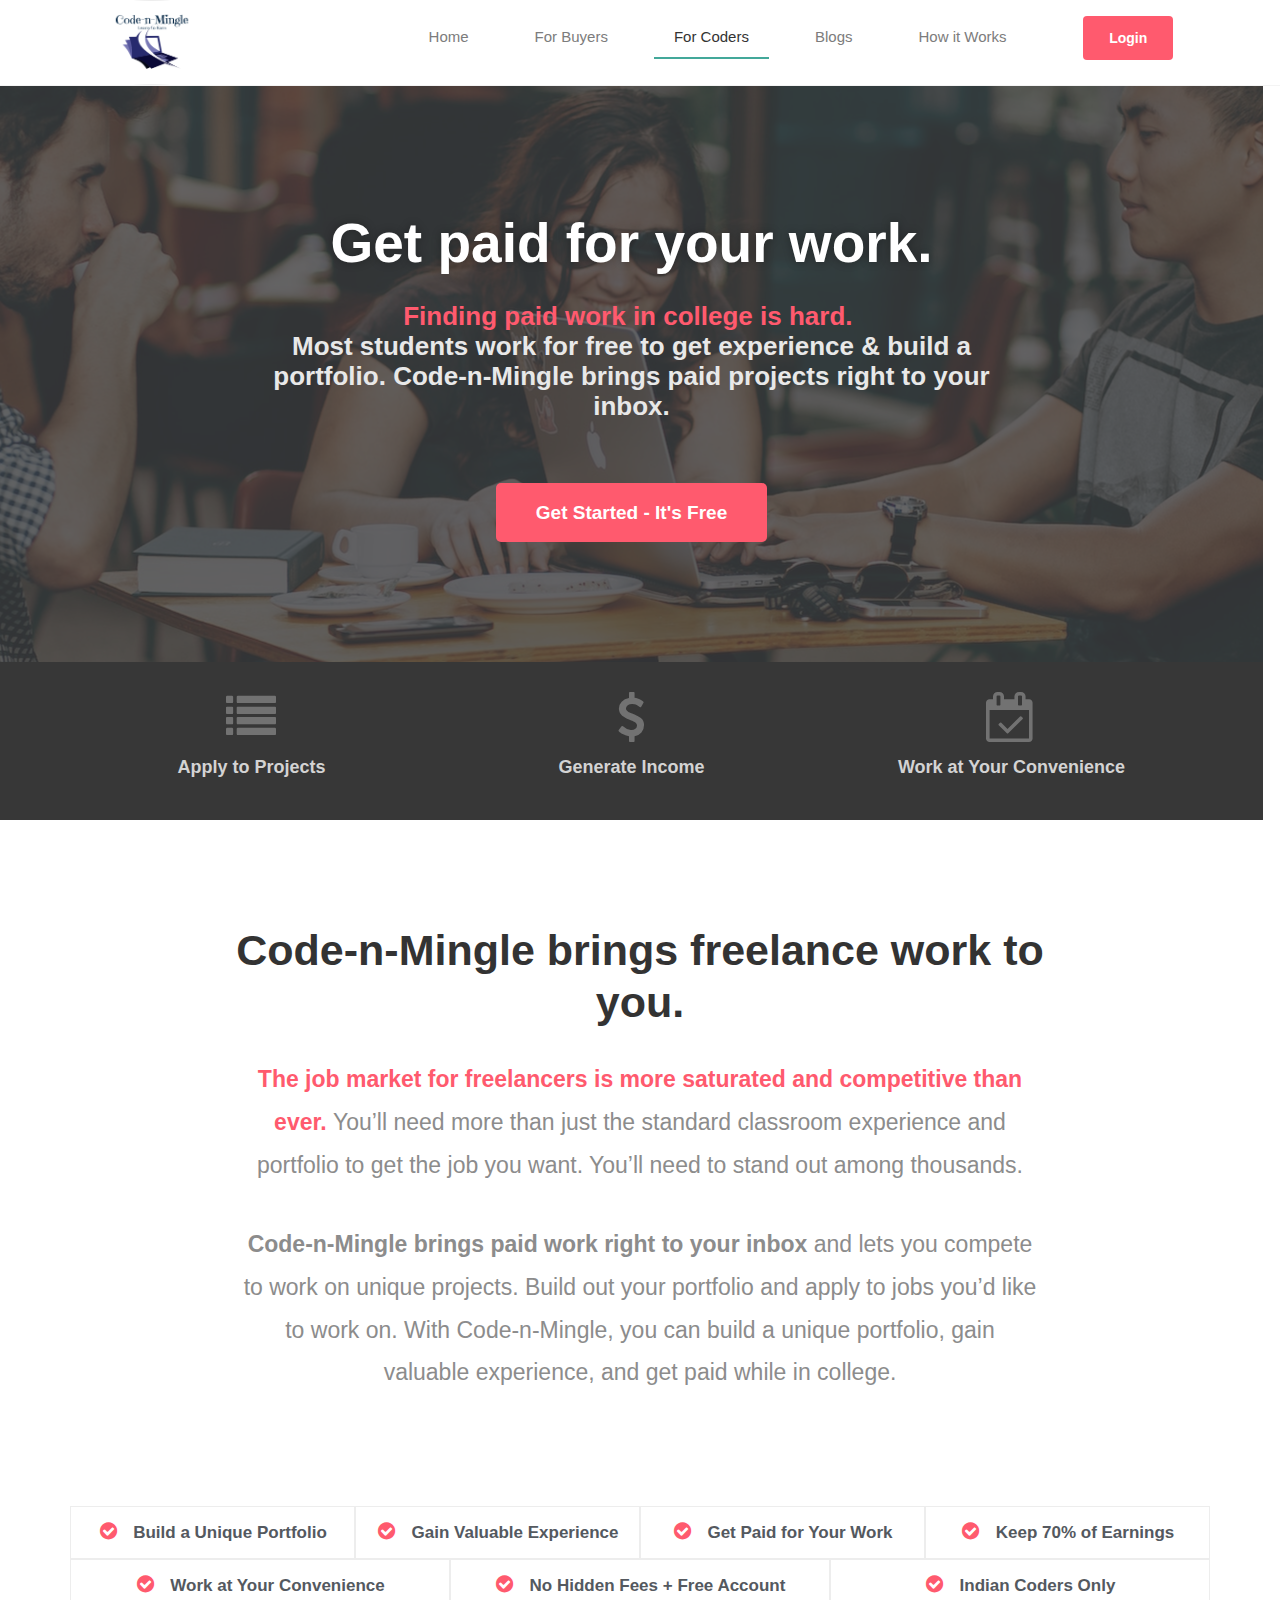
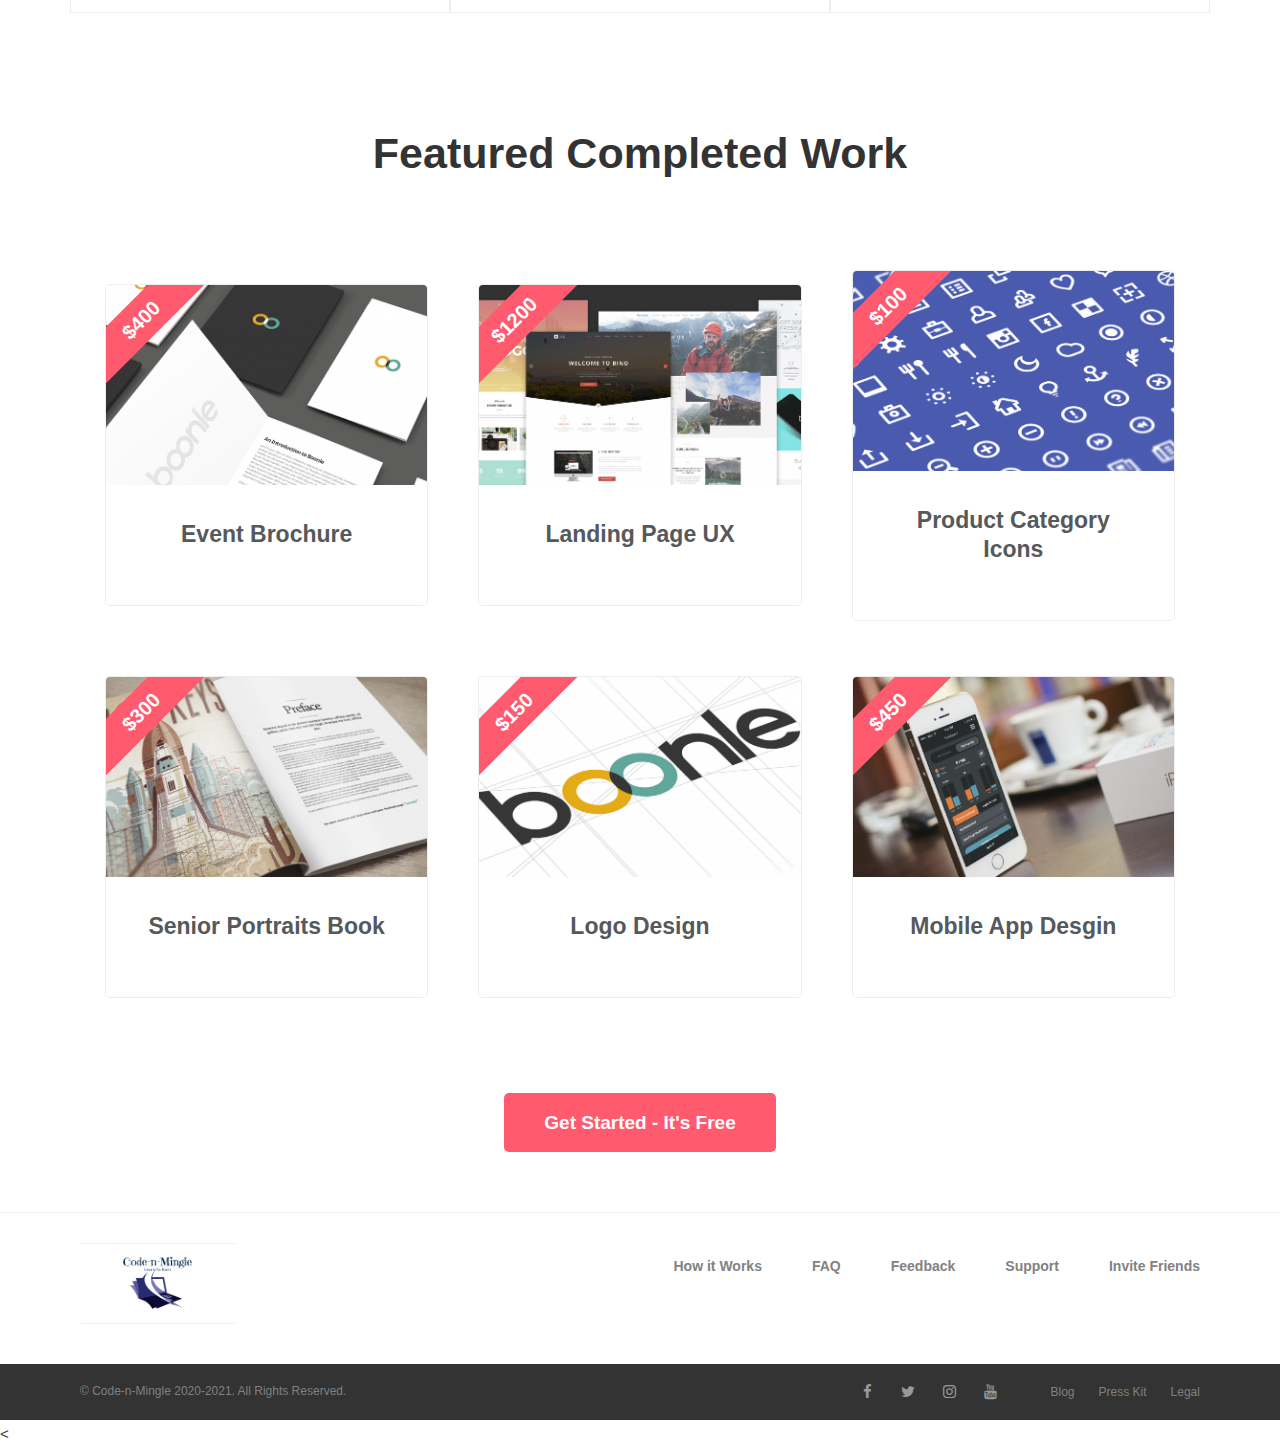
==== commit 3c6c3b1d: "fixed logo" ====
--- a/coders.html
+++ b/coders.html
@@ -644,7 +644,7 @@
 												<div class="elementor-widget-container">
 													<div class="elementor-image">
 														<a href="" data-elementor-open-lightbox="">
-															<img width="760" height="200" src="logo.png"
+															<img width="40%" height="40%" src="./register page/Register Page/logo.png"
 																class="attachment-full size-full" alt="" srcset=""
 																sizes="(max-width: 760px) 100vw, 760px"> </a>
 													</div>
@@ -1865,7 +1865,7 @@
 																				<a href=""
 																					data-elementor-open-lightbox="">
 																					<img width="760" height="200"
-																						src="logo.png"
+																						src="./register page/Register Page/logo.png"
 																						class="attachment-large size-large"
 																						alt="" srcset=""
 																						sizes="(max-width: 760px) 100vw, 760px">
--- a/post-23.css
+++ b/post-23.css
@@ -21,7 +21,8 @@
 }
 
 .elementor-23 .elementor-element.elementor-element-41ece009 .elementor-image img {
-	width: 59px;
+	width: 60%;
+	border-radius: 50%;
 }
 
 .elementor-23 .elementor-element.elementor-element-41ece009>.elementor-widget-container {
--- a/post-16.css
+++ b/post-16.css
@@ -20,7 +20,7 @@
 }
 
 .elementor-16 .elementor-element.elementor-element-70464382 .elementor-image img {
-    width: 33%;
+    width: 45%;
 }
 
 .elementor-16 .elementor-element.elementor-element-40c8abf0 .elementor-icon-list-items:not(.elementor-inline-items) .elementor-icon-list-item:not(:last-child) {
